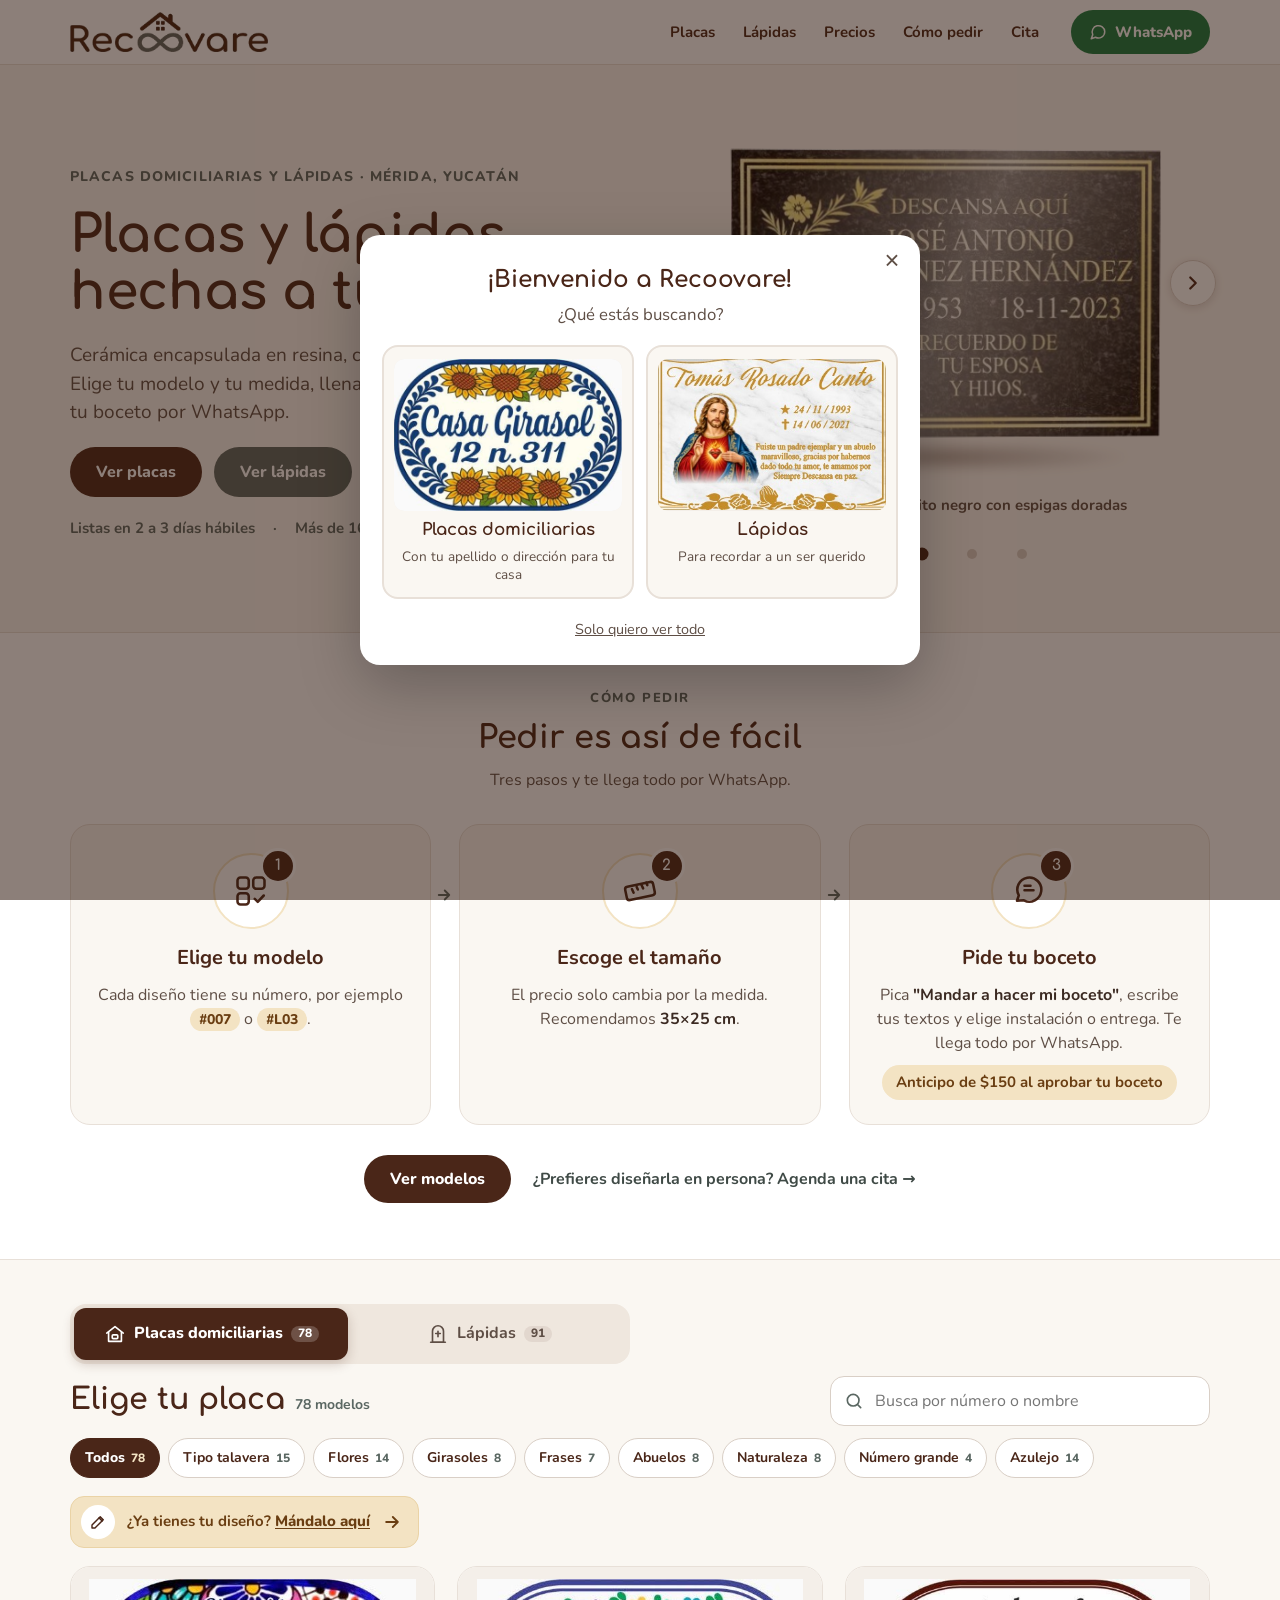
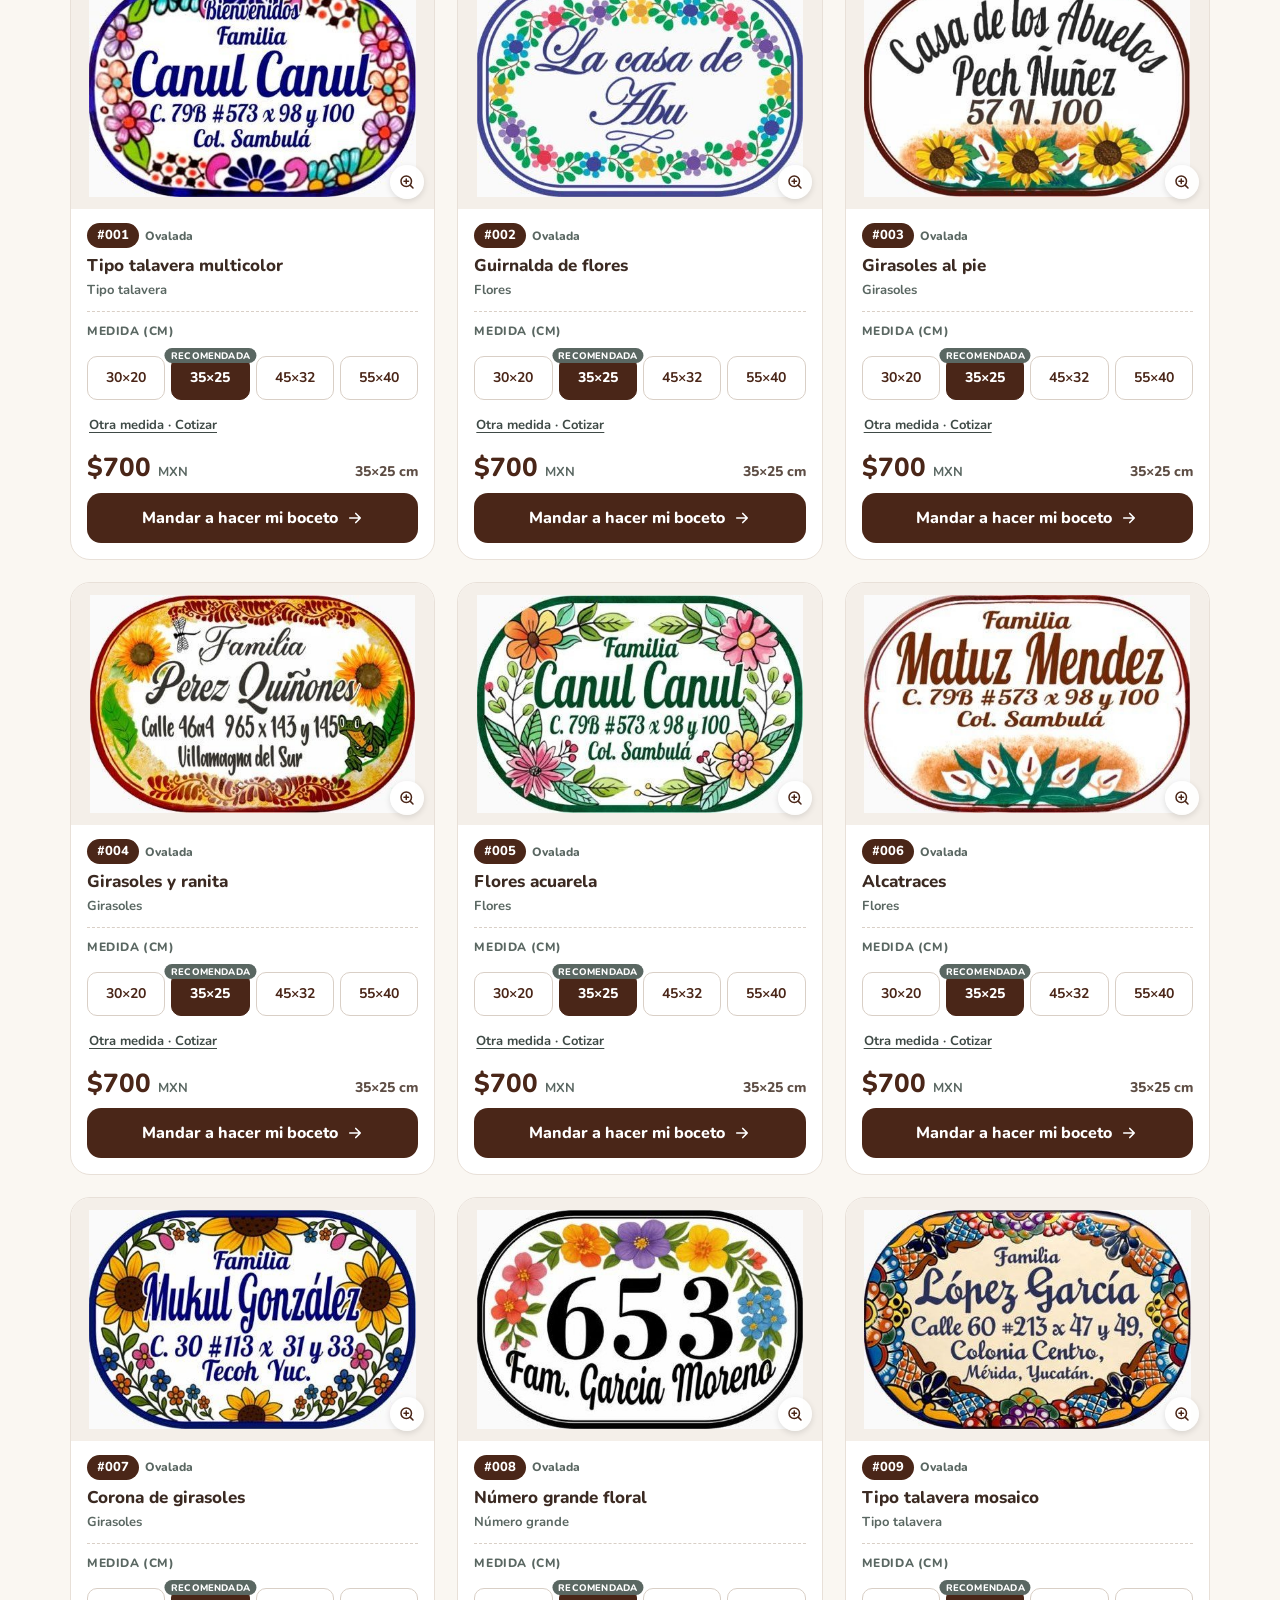
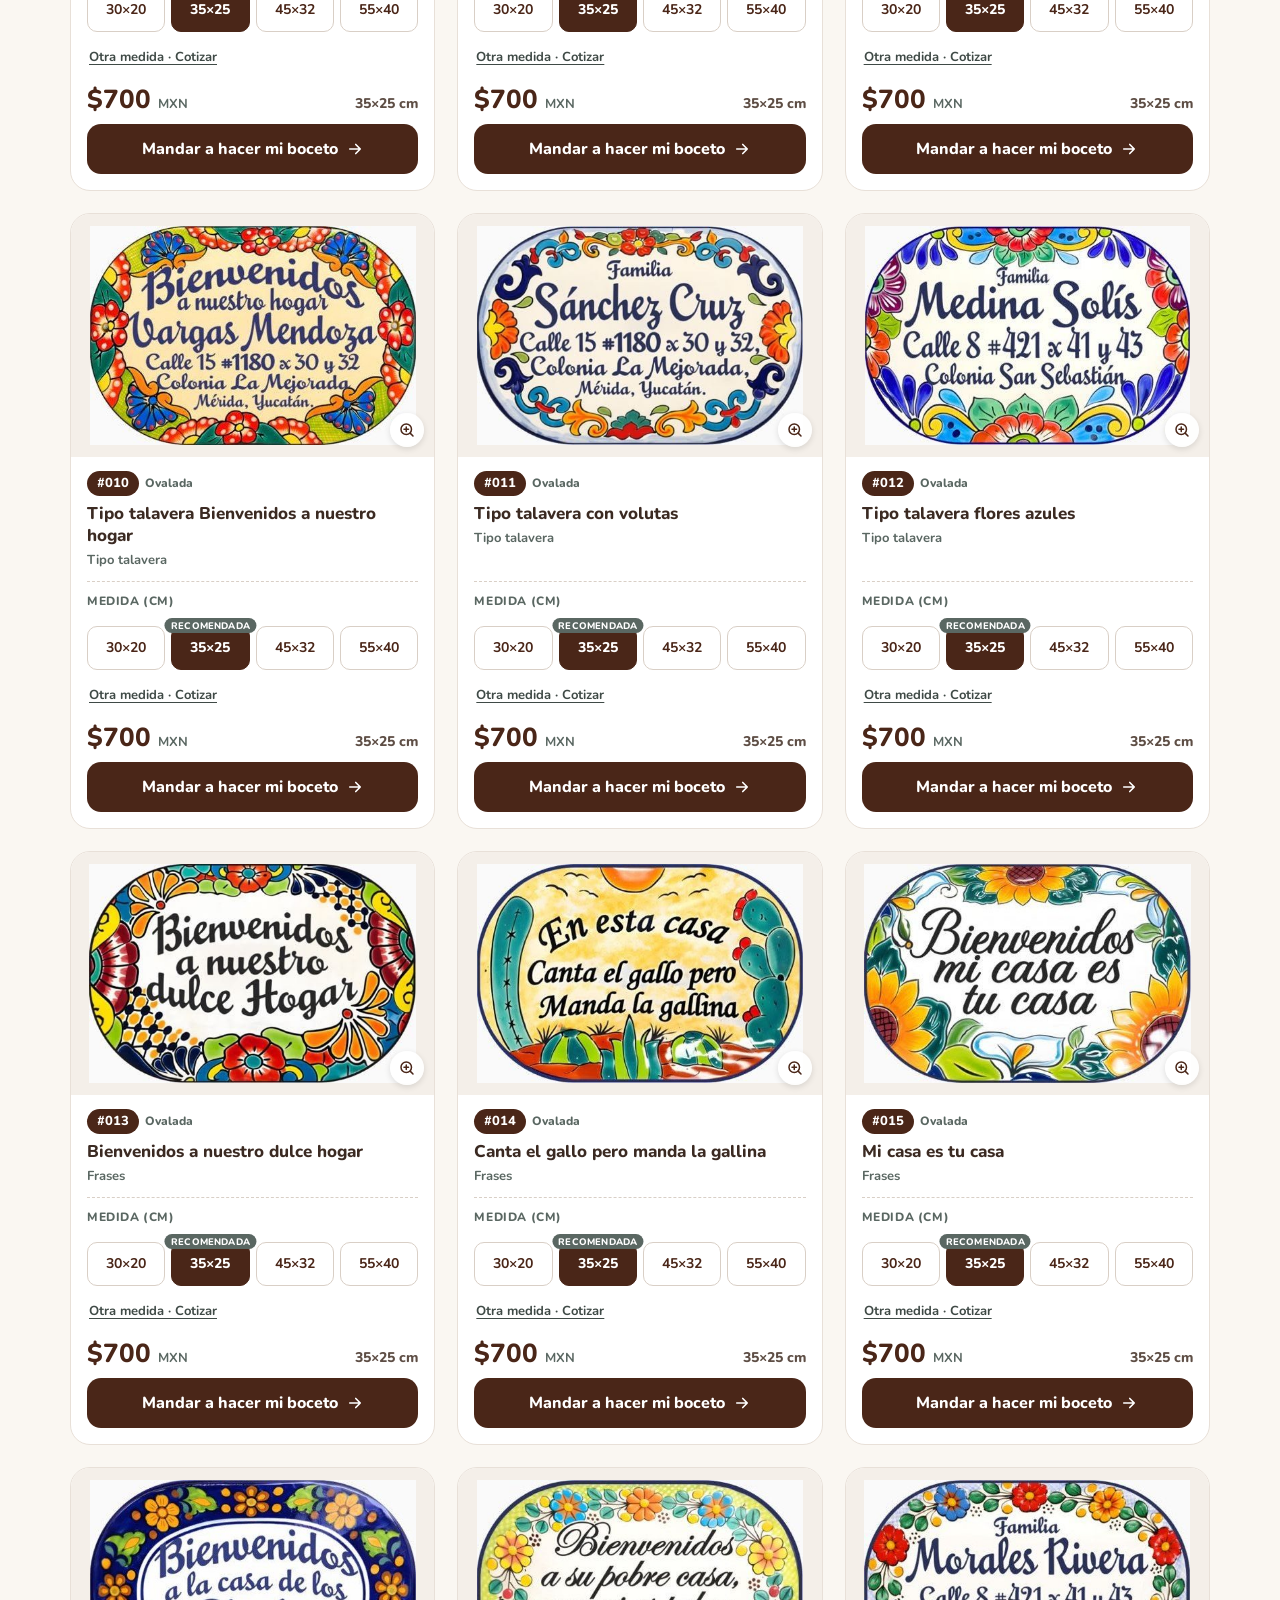
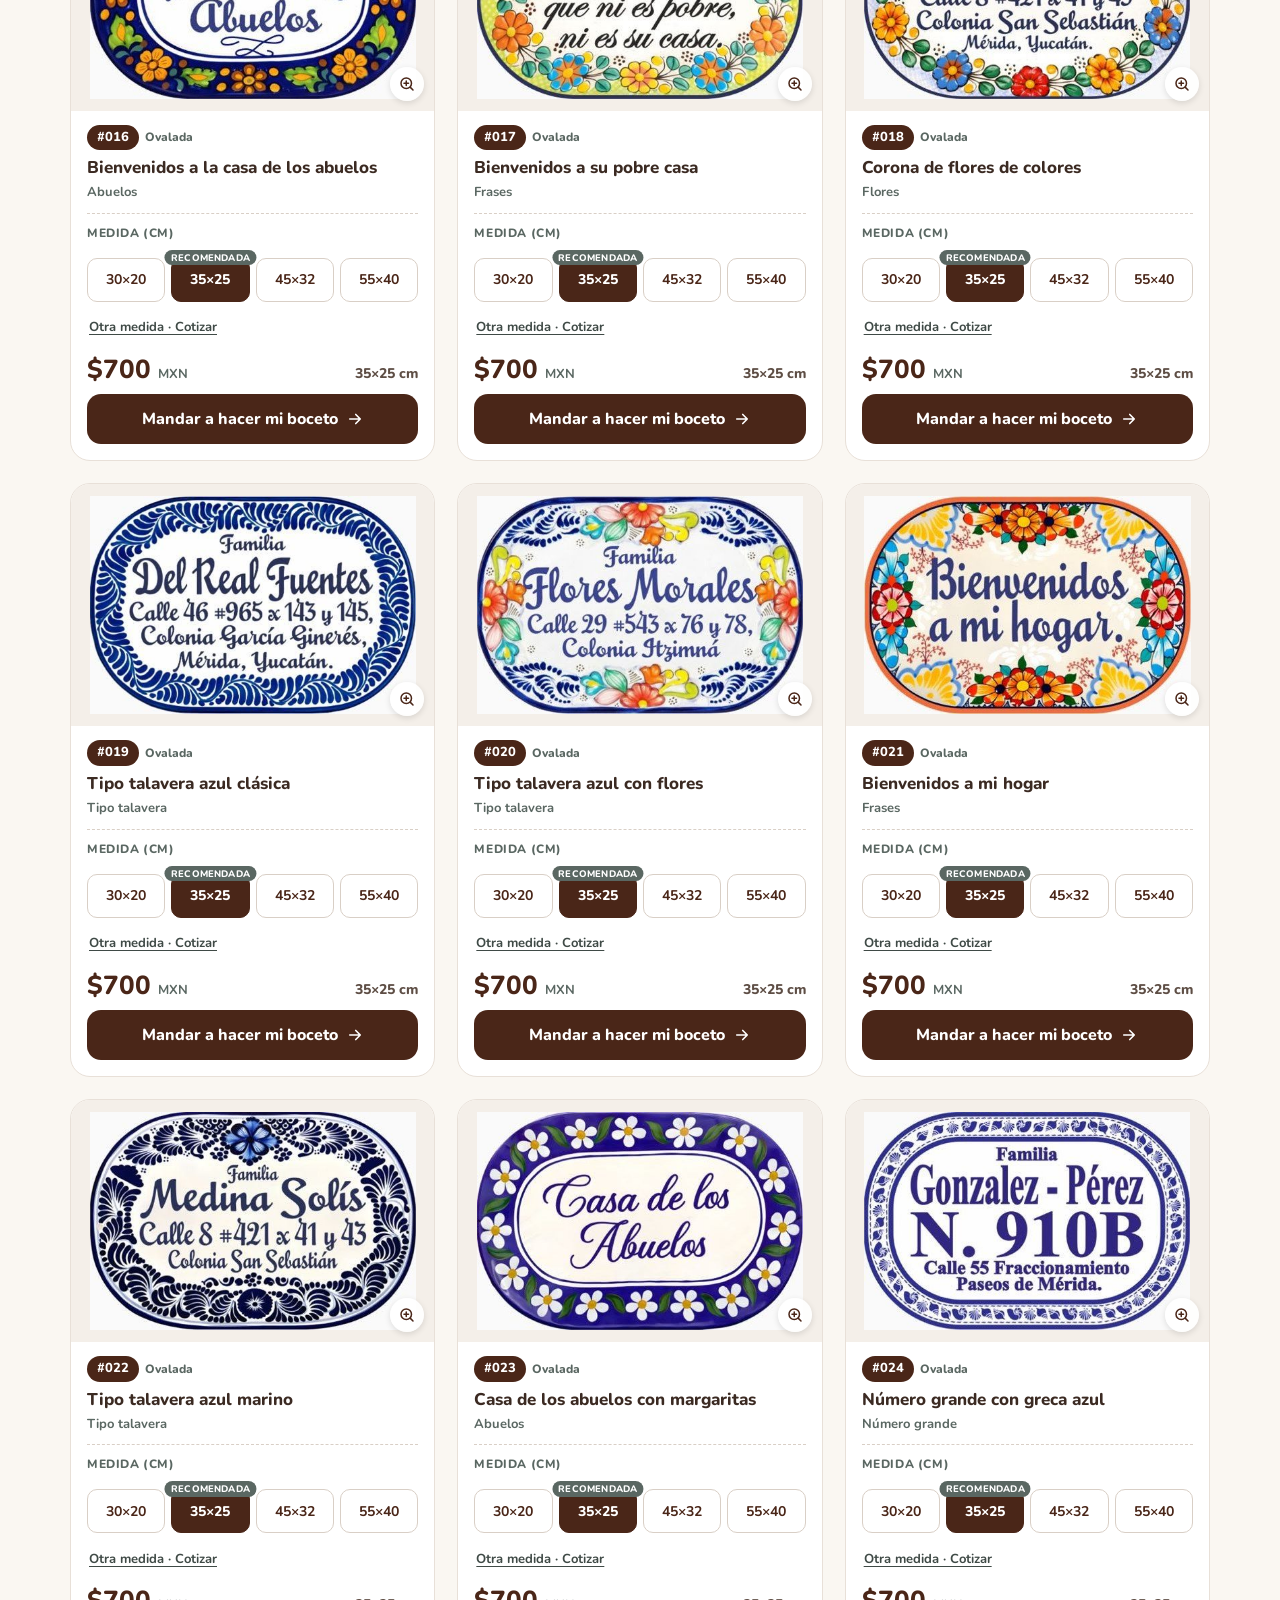
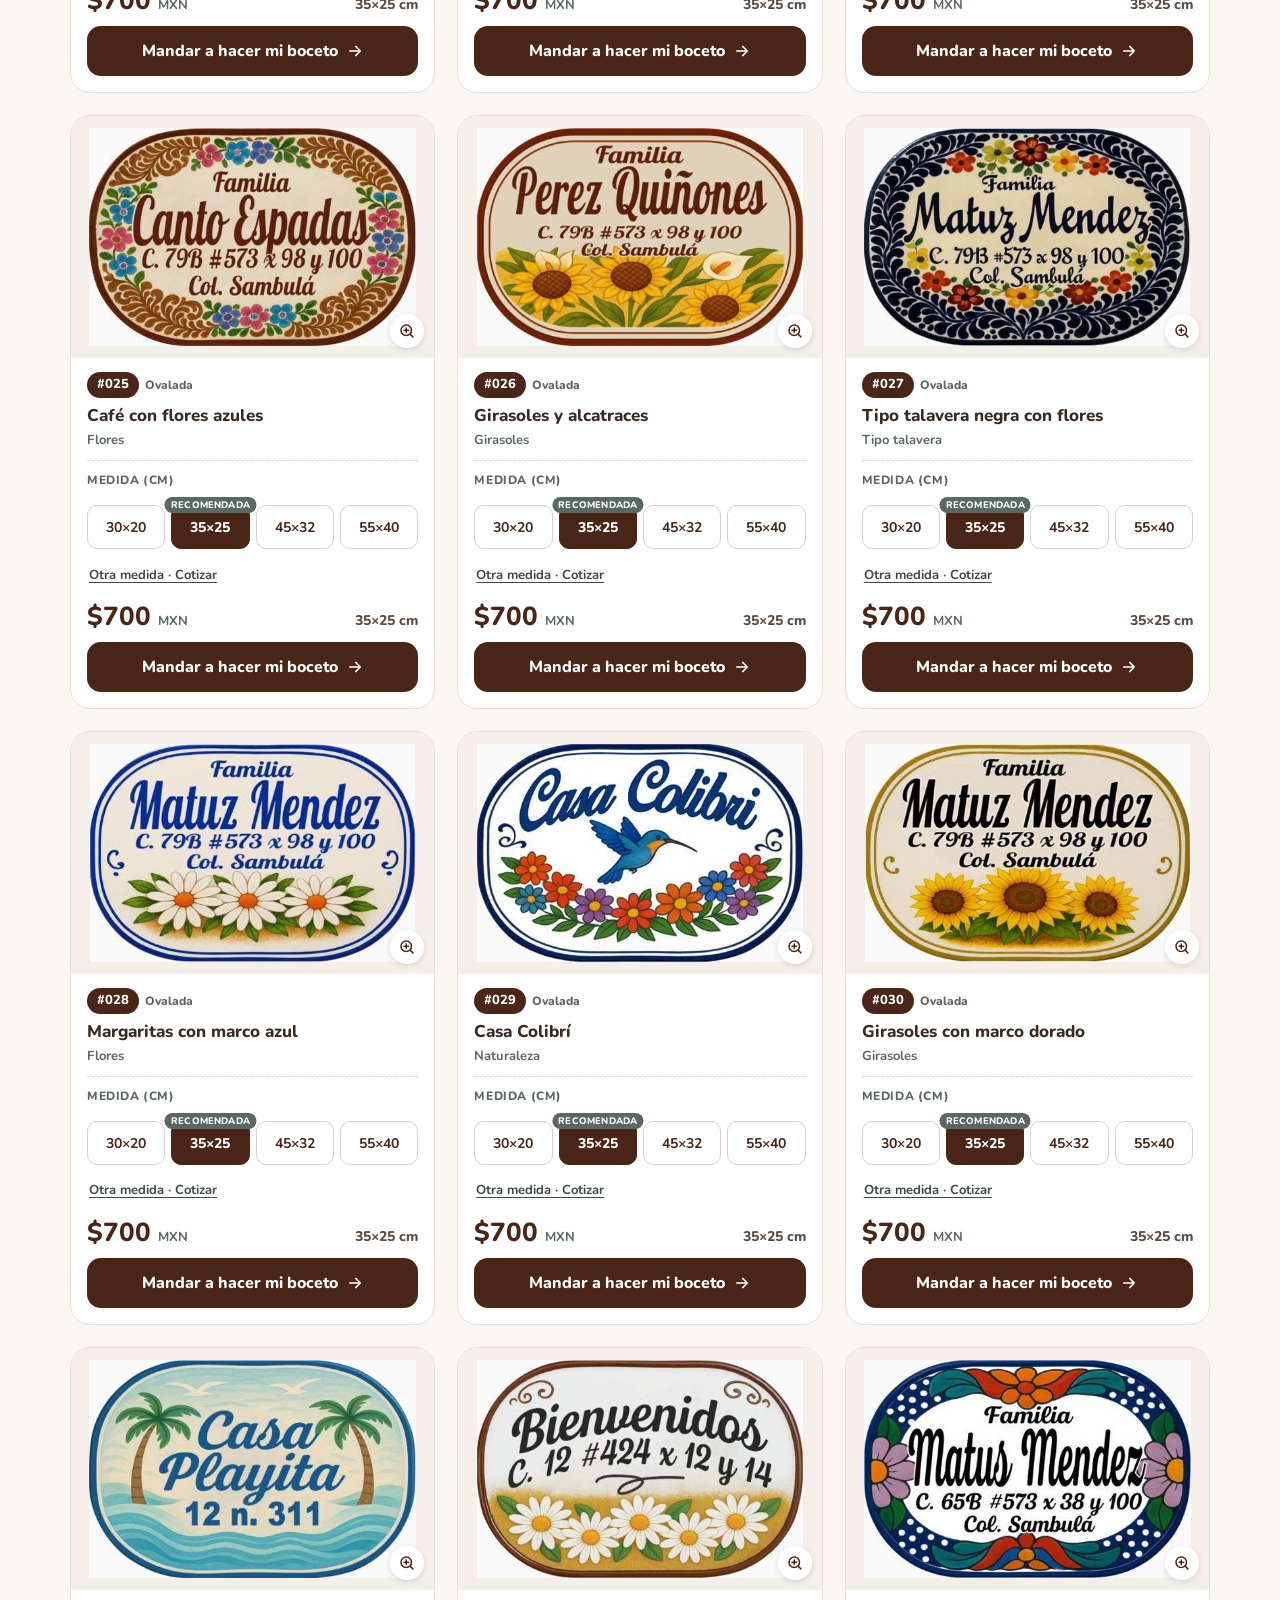
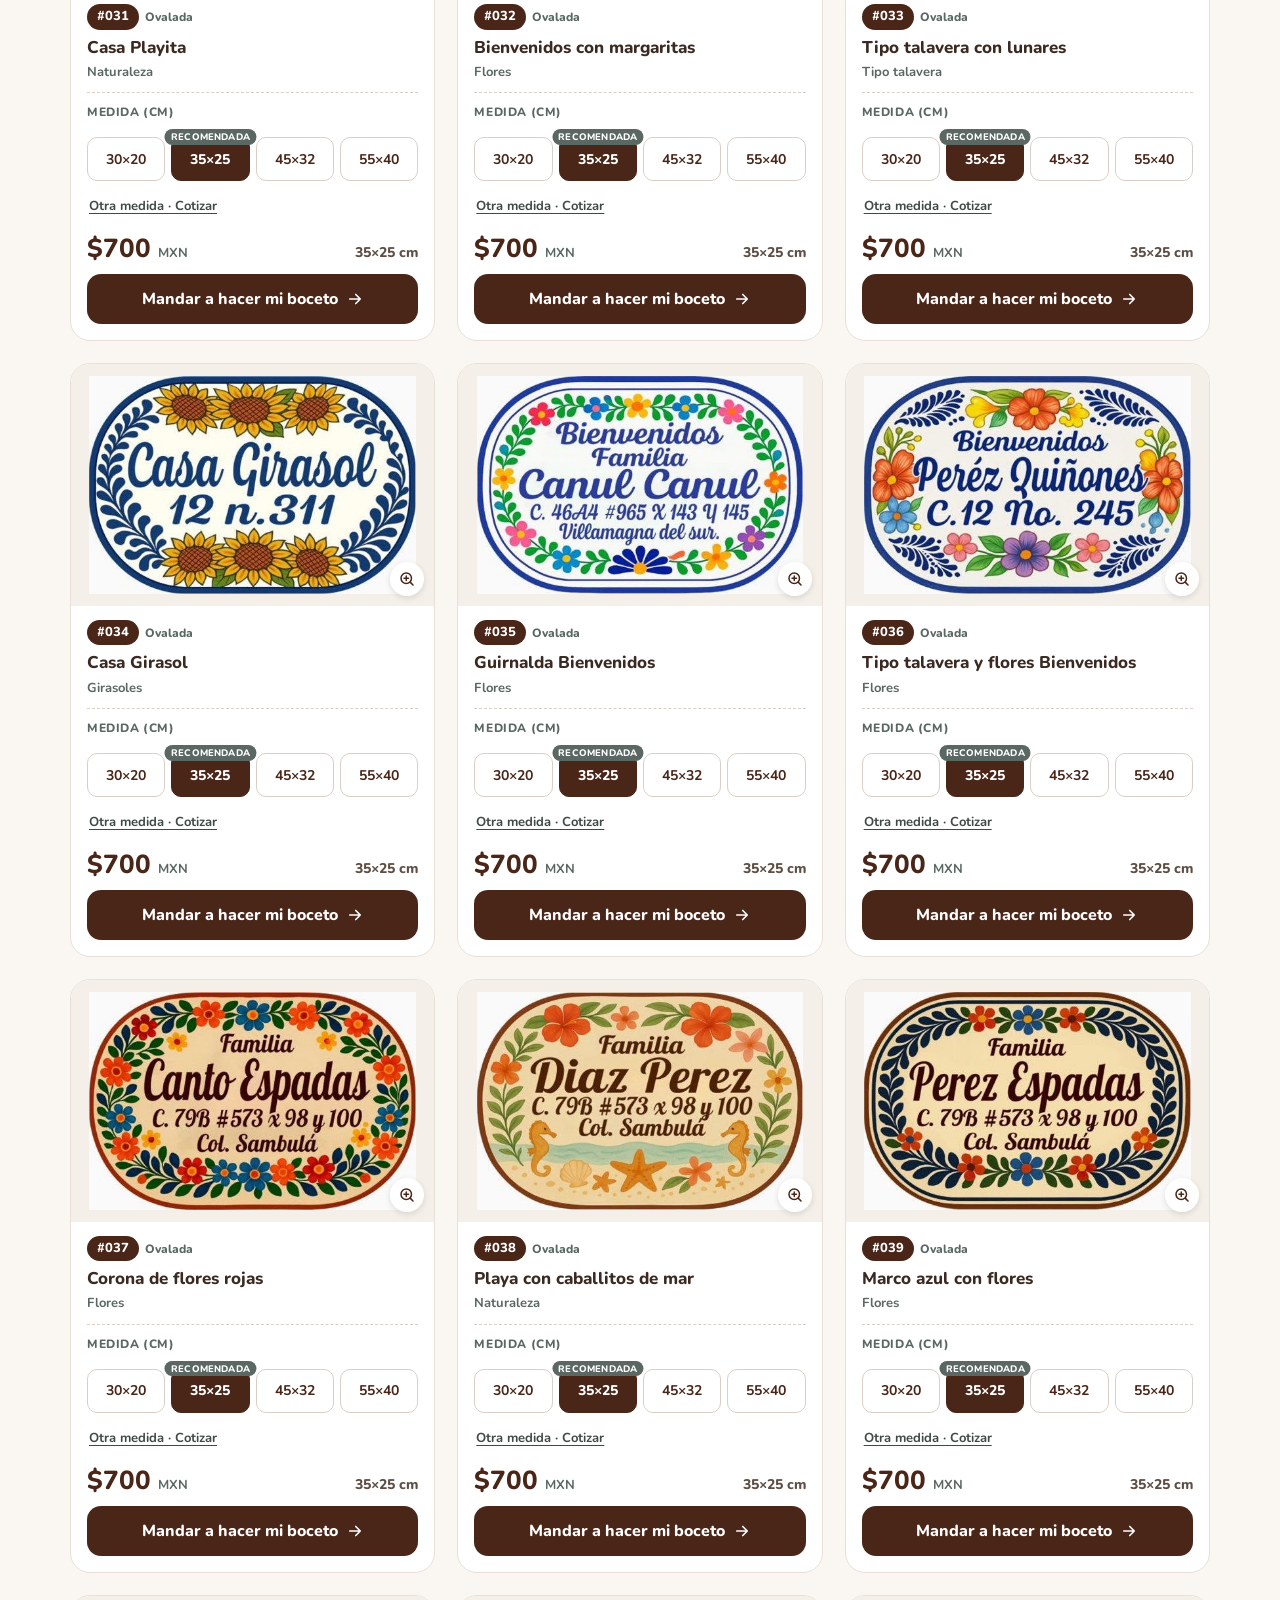
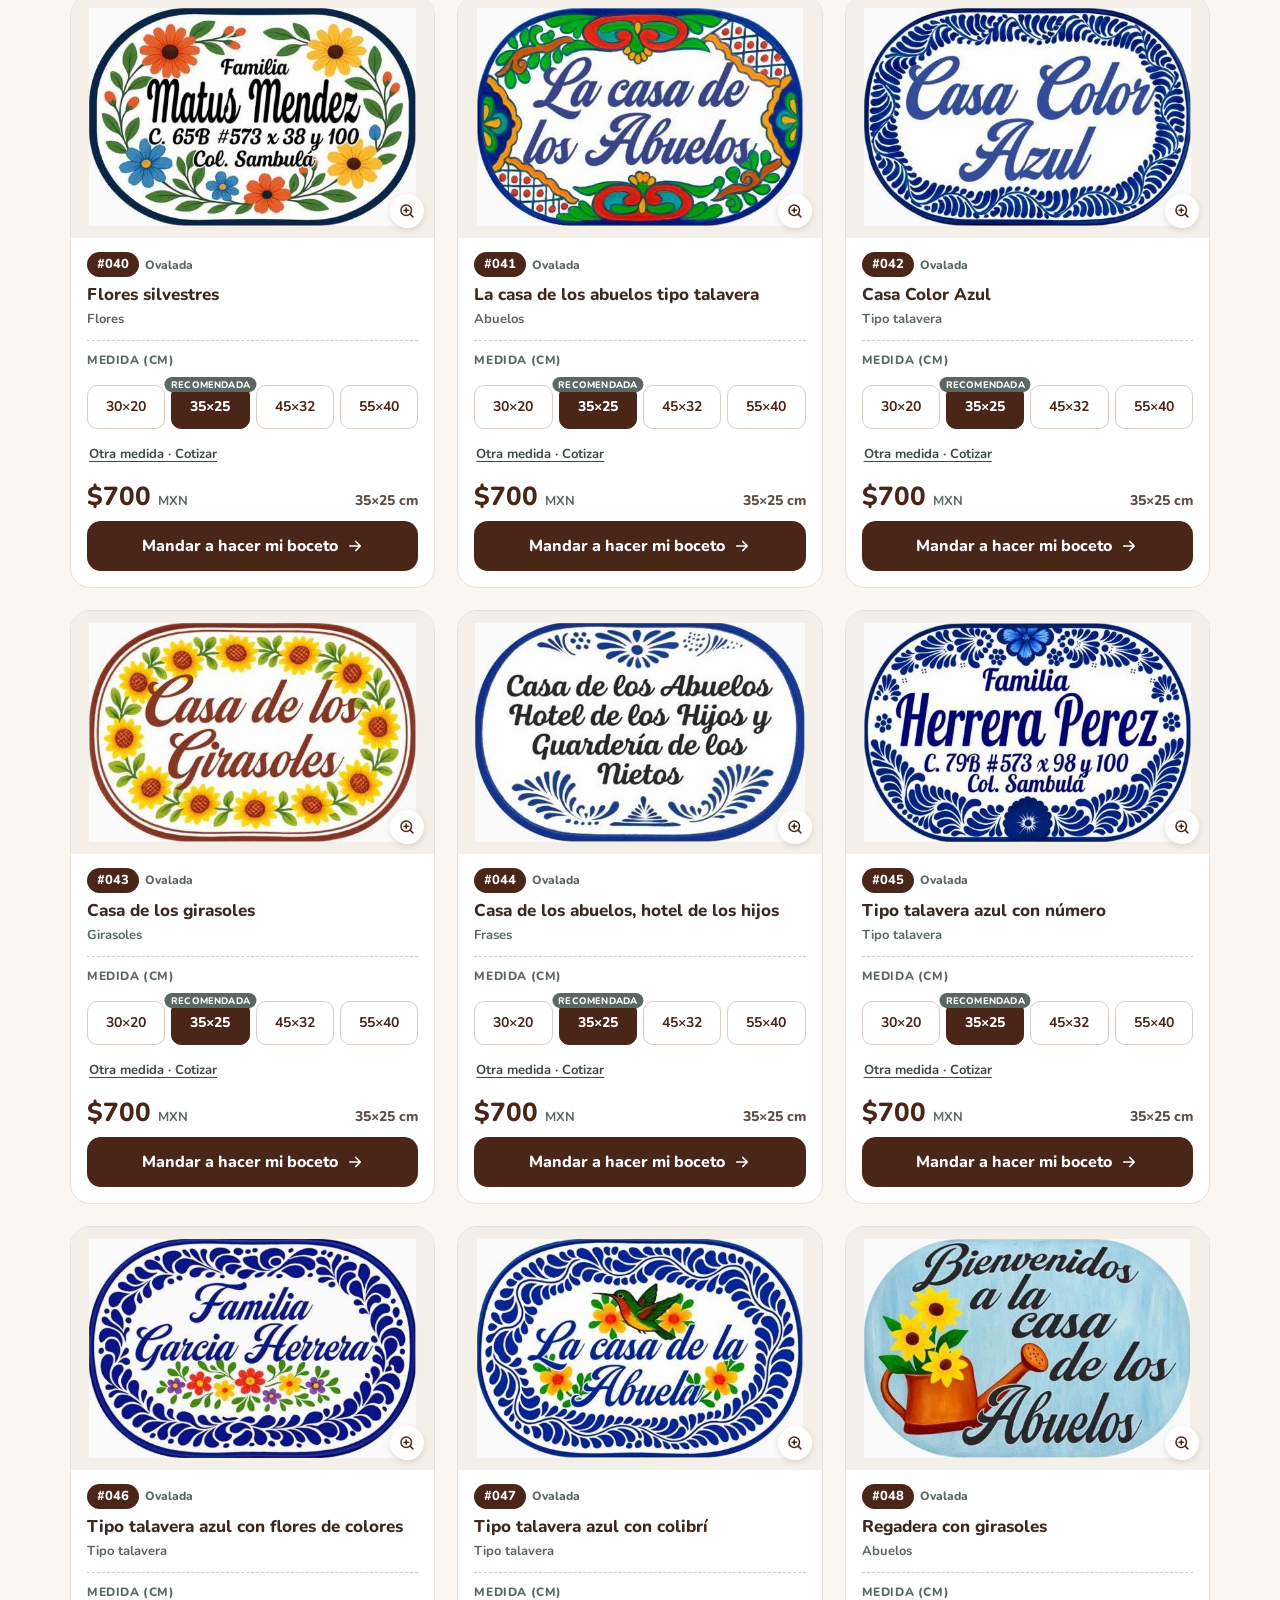
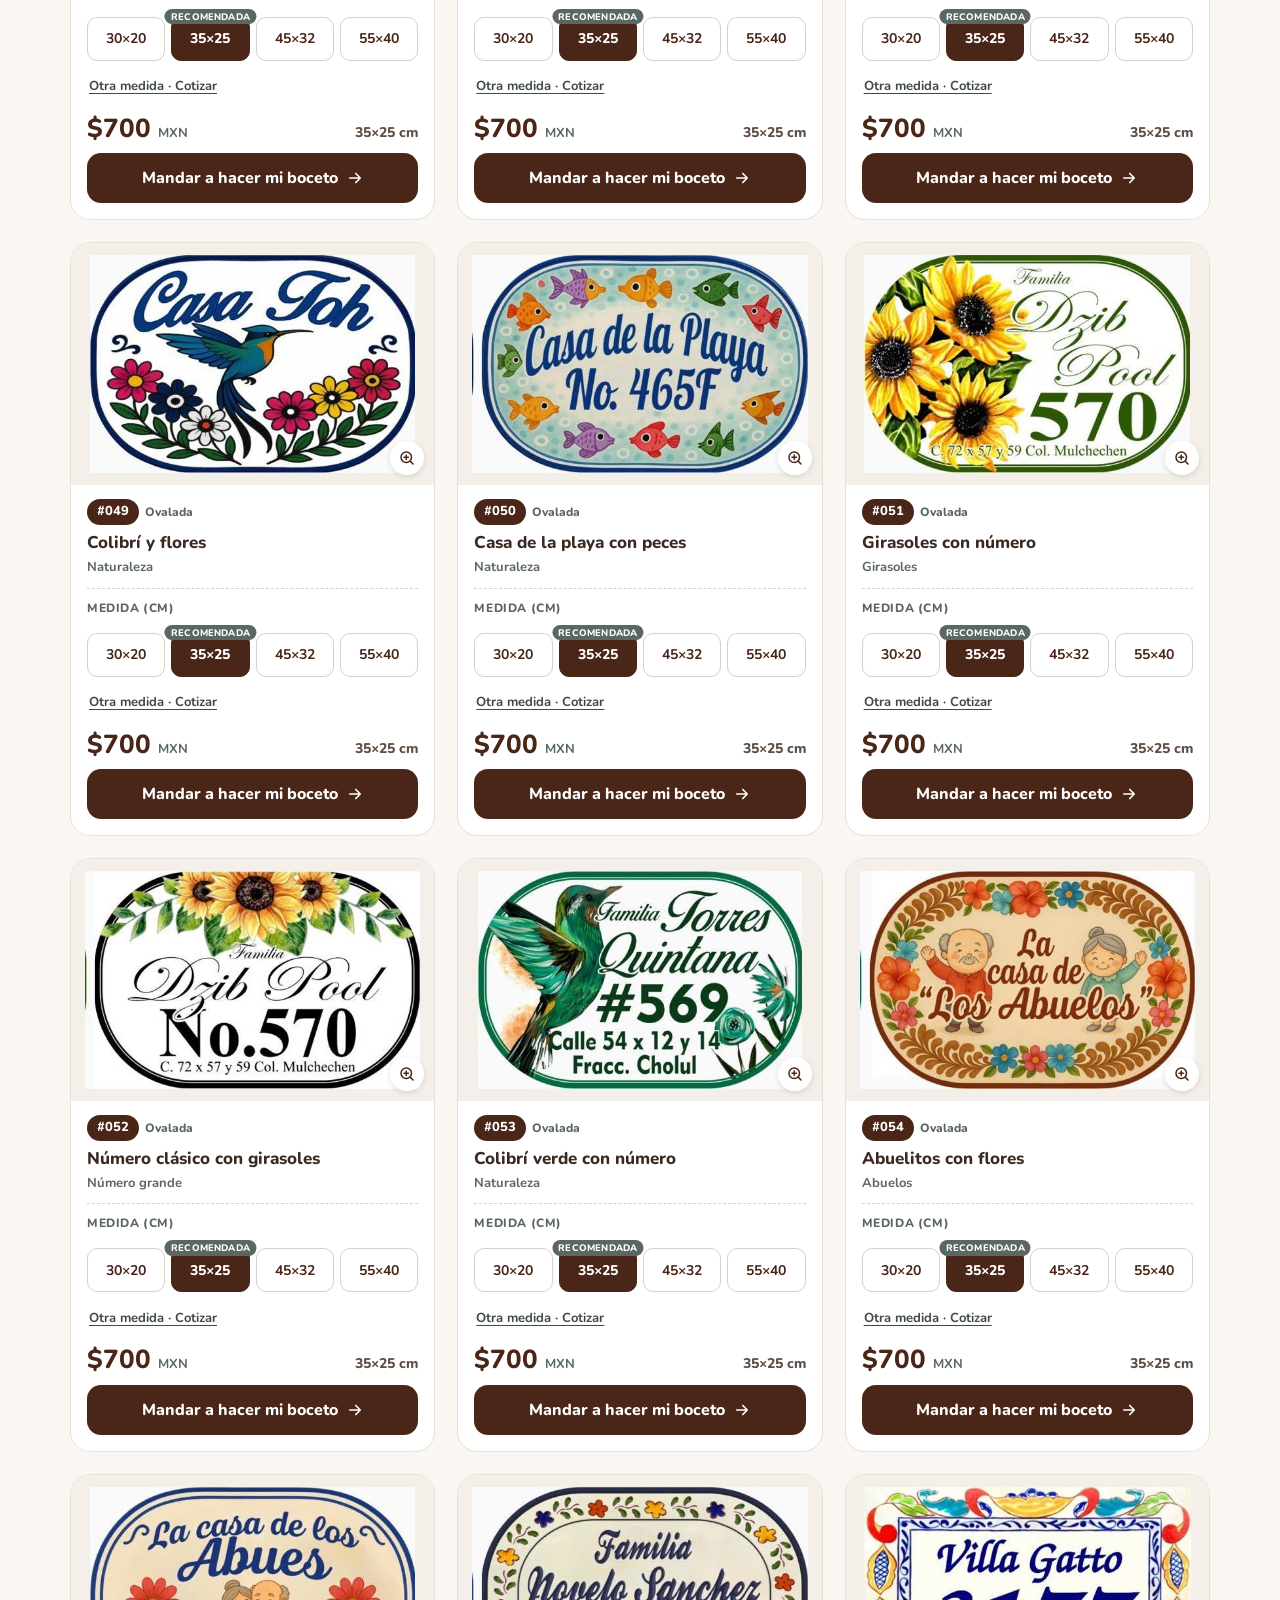
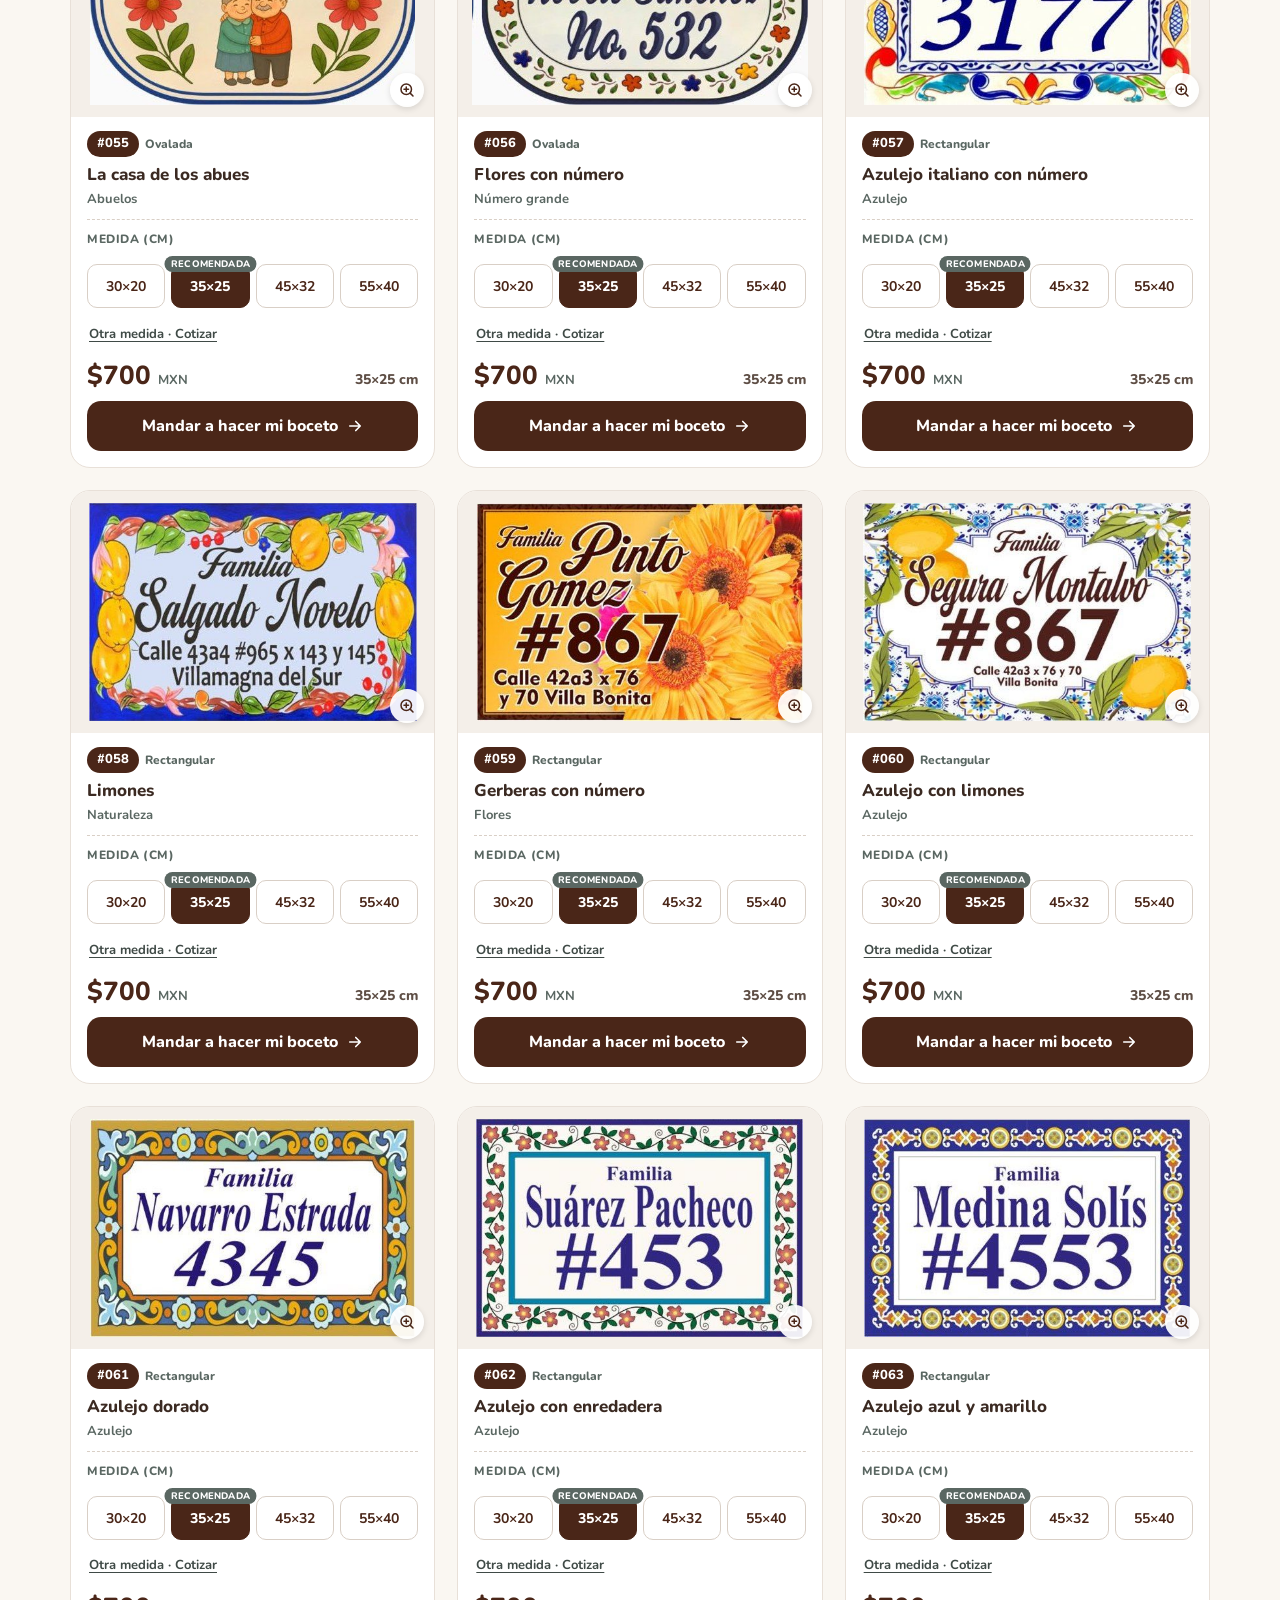
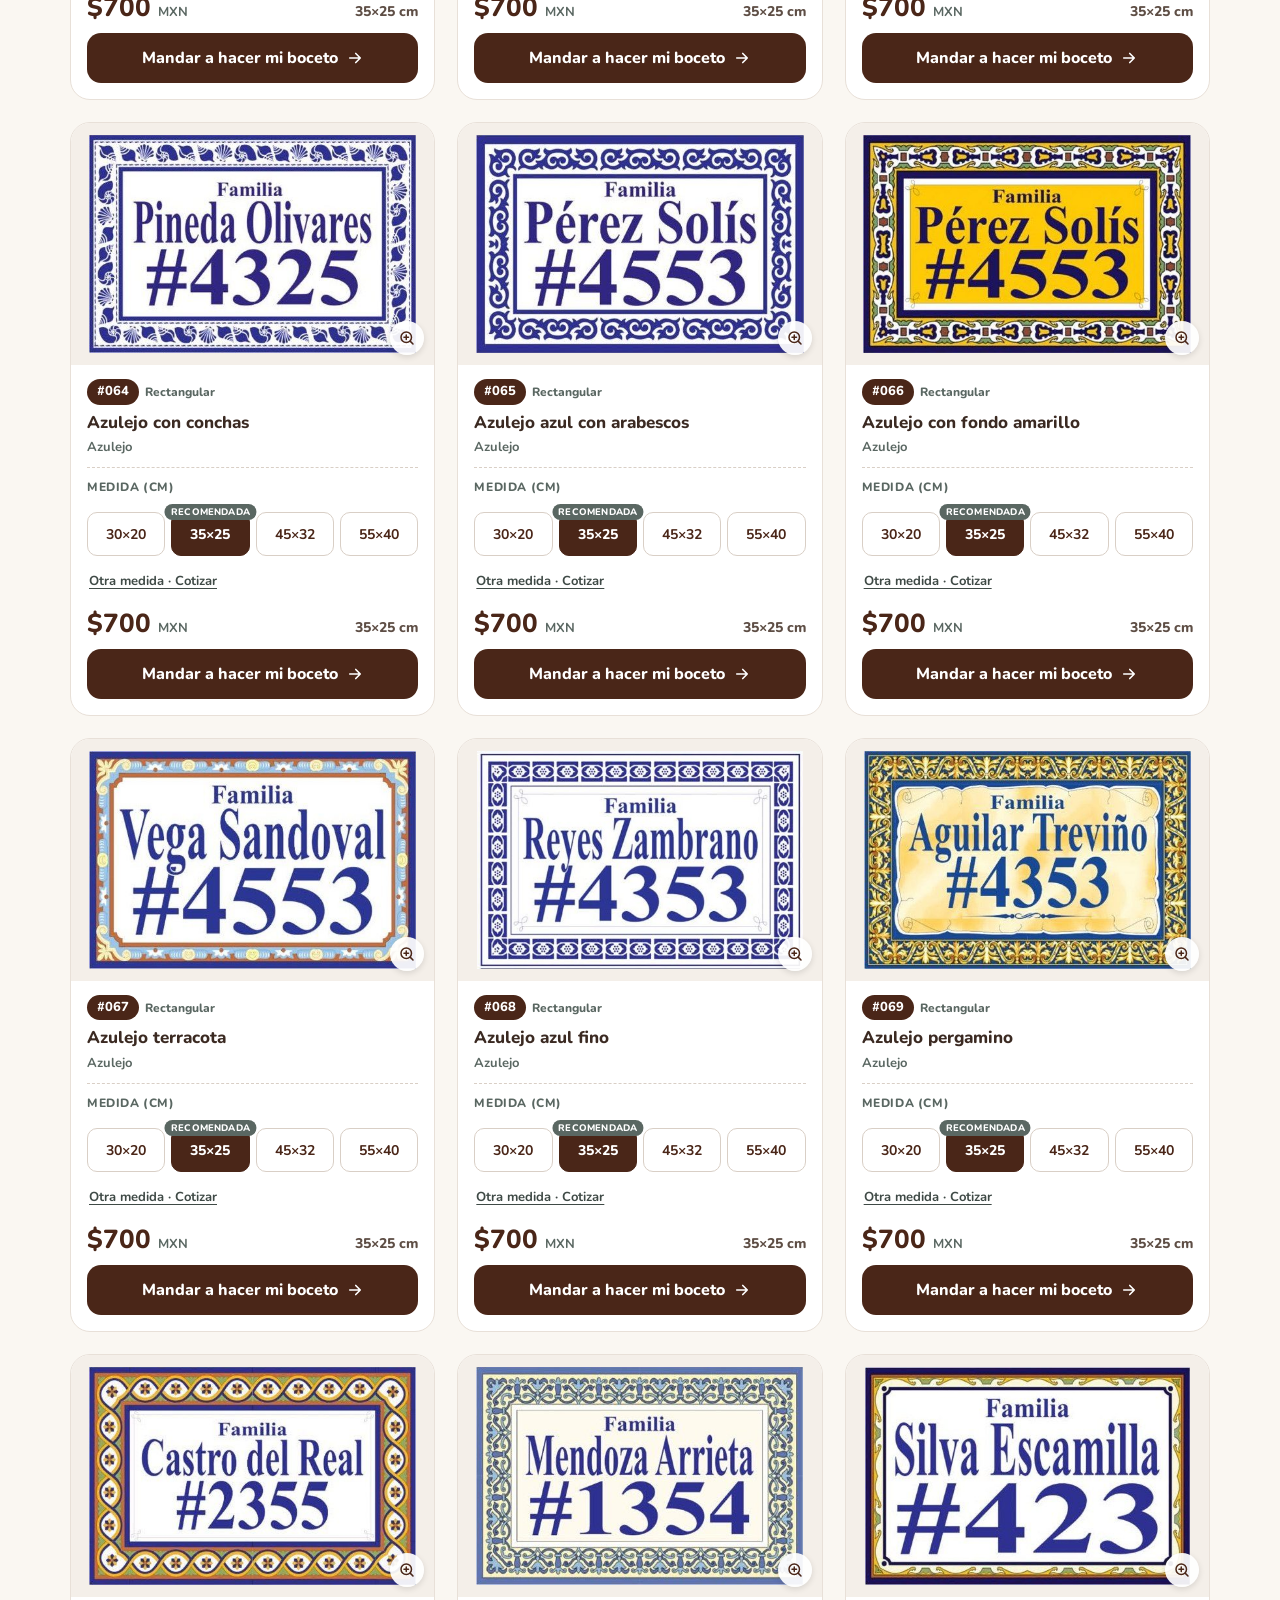
==== index.html @ e5569200 "Ajustes de la revisión: anticipo, portada, instalación, buscador, borrador, forma, horas Co-Authored" ====
<!doctype html>
<html lang="es">
<head>
<meta charset="utf-8">
<meta name="viewport" content="width=device-width, initial-scale=1">
<title>Recoovare – Placas domiciliarias y lápidas en Mérida</title>
<meta name="description" content="Placas domiciliarias y lápidas personalizadas en Mérida, Yucatán. Más de 100 diseños 100% editables. Pide por WhatsApp.">
<link rel="icon" href="fotos/logo.png">
<link rel="preconnect" href="https://fonts.googleapis.com">
<link rel="preconnect" href="https://fonts.gstatic.com" crossorigin>
<link rel="stylesheet" href="https://fonts.googleapis.com/css2?family=Comfortaa:wght@600;700&family=Nunito:wght@400;600;700;800&display=swap">
<link rel="stylesheet" href="estilos.css?v=20261113202825">
</head>
<body>

<header class="topbar">
  <div class="wrap topbar-in">
    <a href="#inicio" class="logo"><img src="fotos/logo.png" alt="Recoovare"></a>
    <nav aria-label="Secciones" class="nav">
      <a href="#modelos" data-ir="placas">Placas</a>
      <a href="#modelos" data-ir="lapidas">Lápidas</a>
      <a href="#precios">Precios</a>
      <a href="#como-pedir">Cómo pedir</a>
      <a href="#cita">Cita</a>
    </nav>
    <a class="btn-wa-sm js-wa-general" href="#" target="_blank" rel="noopener">
      <svg width="18" height="18" viewBox="0 0 24 24" fill="none" stroke="currentColor" stroke-width="2" stroke-linecap="round" stroke-linejoin="round" aria-hidden="true"><path d="M21 11.5a8.4 8.4 0 0 1-12.3 7.5L3 21l2-5.5A8.4 8.4 0 1 1 21 11.5z"/></svg>
      WhatsApp
    </a>
  </div>
</header>
<div class="asesor-banda" id="asesor" hidden></div>

<main>
<section id="inicio" class="wrap hero">
  <div class="hero-text">
    <p class="kicker">Placas domiciliarias y lápidas · <span class="js-ciudad">Mérida, Yucatán</span></p>
    <h1>Placas y lápidas hechas a tu medida.</h1>
    <p class="lead">Cerámica encapsulada en resina, con más de 160 diseños. Elige tu modelo y tu medida, llena tus datos y te mandamos tu boceto por WhatsApp.</p>
    <div class="hero-btns">
      <a href="#modelos" class="btn btn-primary" data-ir="placas">Ver placas</a>
      <a href="#modelos" class="btn btn-secundario" data-ir="lapidas">Ver lápidas</a>
      <a href="#cita" class="btn btn-outline">Agendar cita</a>
    </div>
    <p class="hero-facts"><span>Listas en 2 a 3 días hábiles</span><span aria-hidden="true">·</span><span>Más de 160 diseños</span><span aria-hidden="true">·</span><span>100% editables</span></p>
  </div>
  <div class="hero-3d">
    <div class="escena" id="escena">
      <div class="placa3d" id="placa3d" aria-hidden="true"></div>
      <div class="sombra3d" id="sombra3d" aria-hidden="true"></div>
      <button type="button" class="p3d-flecha anterior" id="p3d-ant" aria-label="Diseño anterior"><svg width="22" height="22" viewBox="0 0 24 24" fill="none" stroke="currentColor" stroke-width="2.4" stroke-linecap="round" stroke-linejoin="round" aria-hidden="true"><path d="m15 18-6-6 6-6"/></svg></button>
      <button type="button" class="p3d-flecha siguiente" id="p3d-sig" aria-label="Siguiente diseño"><svg width="22" height="22" viewBox="0 0 24 24" fill="none" stroke="currentColor" stroke-width="2.4" stroke-linecap="round" stroke-linejoin="round" aria-hidden="true"><path d="m9 18 6-6-6-6"/></svg></button>
    </div>
    <a class="p3d-pie" id="p3d-pie" href="#modelos"></a>
    <div class="p3d-puntos" id="p3d-puntos" role="group" aria-label="Ver otro diseño"></div>
  </div>
</section>

<section id="como-pedir" class="band pedir">
  <div class="wrap stack">
    <div class="pedir-head">
      <span class="eyebrow">Cómo pedir</span>
      <h2>Pedir es así de fácil</h2>
      <p class="muted">Tres pasos y te llega todo por WhatsApp.</p>
    </div>
    <ol class="steps">
      <li class="step">
        <div class="step-ico" aria-hidden="true">
          <svg viewBox="0 0 24 24"><rect x="3" y="3" width="7.5" height="7.5" rx="2"/><rect x="13.5" y="3" width="7.5" height="7.5" rx="2"/><rect x="3" y="13.5" width="7.5" height="7.5" rx="2"/><path d="M14.5 17.2l2 2 4-4.2"/></svg>
          <span class="num">1</span>
        </div>
        <h3>Elige tu modelo</h3>
        <p>Cada diseño tiene su número, por ejemplo <span class="chip">#007</span> o <span class="chip">#L03</span>.</p>
      </li>
      <li class="step">
        <div class="step-ico" aria-hidden="true">
          <svg viewBox="0 0 24 24"><rect x="2.5" y="7.5" width="19" height="9" rx="1.8" transform="rotate(-12 12 12)"/><path d="M7 9.6l.6 2.6M10.4 8.9l.4 1.8M13.8 8.1l.6 2.6M17.2 7.4l.4 1.8" transform="rotate(-12 12 12) translate(0 0)"/></svg>
          <span class="num">2</span>
        </div>
        <h3>Escoge el tamaño</h3>
        <p>El precio solo cambia por la medida. Recomendamos <strong>35×25 cm</strong>.</p>
      </li>
      <li class="step">
        <div class="step-ico" aria-hidden="true">
          <svg viewBox="0 0 24 24"><path d="M4 18.5l1.2-3.6A8 8 0 1 1 8.6 18.2z"/><path d="M9 11.5h6M9 8.5h4"/></svg>
          <span class="num">3</span>
        </div>
        <h3>Pide tu boceto</h3>
        <p>Pica <strong>"Mandar a hacer mi boceto"</strong>, escribe tus textos y elige instalación o entrega. Te llega todo por WhatsApp.</p>
        <p class="step-nota">Anticipo de <strong class="js-anticipo">$150</strong> al aprobar tu boceto</p>
      </li>
    </ol>
    <div class="pedir-cta">
      <a href="#modelos" class="btn btn-primary">Ver modelos</a>
      <a href="#cita" class="pedir-link">¿Prefieres diseñarla en persona? Agenda una cita →</a>
    </div>
  </div>
</section>

<section id="modelos" class="modelos">
  <div class="wrap cat">
    <div class="cat-head">
      <div class="tabs" role="group" aria-label="Tipo de producto" id="tabs"></div>
      <div class="cat-fila">
        <div class="cat-titulo">
          <h2 id="titulo-modelos">Elige tu placa</h2>
          <p id="conteo"></p>
        </div>
        <div class="buscar">
          <label for="buscar" class="sr-only">Busca por número o nombre</label>
          <svg class="buscar-ico" viewBox="0 0 24 24" aria-hidden="true"><circle cx="11" cy="11" r="7"/><path d="M20 20l-3.5-3.5"/></svg>
          <input id="buscar" type="search" placeholder="Busca por número o nombre" autocomplete="off" enterkeyhint="search">
          <button type="button" class="buscar-limpiar" id="buscar-limpiar" aria-label="Borrar búsqueda" hidden>×</button>
        </div>
      </div>
      <div class="chips" role="group" aria-label="Categorías" id="categorias"></div>
    </div>
    <a class="franja-diseno js-abrir-diseno" href="#mi-diseno">
      <span class="franja-ico" aria-hidden="true"><svg viewBox="0 0 24 24"><path d="M4 20h4L19 9l-4-4L4 16z"/><path d="M13.5 6.5l4 4"/></svg></span>
      <span class="franja-txt"><strong>¿Ya tienes tu diseño?</strong> <span>Mándalo aquí</span></span>
      <svg class="franja-flecha" viewBox="0 0 24 24" aria-hidden="true"><path d="M5 12h14M13 6l6 6-6 6"/></svg>
    </a>
    <p class="vacio" id="vacio" hidden>No encontramos ese modelo. Prueba con otro número, nombre o categoría.</p>
    <div class="grid" id="grid"></div>
  </div>
</section>

<!-- Foto ampliada de un modelo -->
<div class="visor" id="visor" hidden role="dialog" aria-modal="true" aria-label="Foto ampliada del modelo">
  <div class="visor-caja">
    <button type="button" class="visor-cerrar" id="visor-cerrar" aria-label="Cerrar foto">×</button>
    <div class="visor-foto"><img id="visor-img" alt=""></div>
    <p class="visor-ayuda" id="visor-ayuda" aria-live="polite">Toca la foto para acercar</p>
    <div class="visor-pie">
      <div><span class="code" id="visor-code"></span> <strong id="visor-nombre"></strong></div>
      <button type="button" class="btn-pedir" id="visor-pedir">Mandar a hacer mi boceto</button>
    </div>
  </div>
</div>

<section id="mi-diseno" class="md-tarjeta-sec">
  <div class="wrap">
    <div class="md-tarjeta">
      <span class="md-tarjeta-ico" aria-hidden="true"><svg viewBox="0 0 24 24"><rect x="3" y="4" width="18" height="14" rx="2"/><path d="M3 15l5-5 4 4 3-3 6 6"/><circle cx="15.5" cy="8.5" r="1.5"/></svg></span>
      <div class="md-tarjeta-txt">
        <h2>¿Ya tienes tu diseño?</h2>
        <p>Lo hacemos en placa domiciliaria o lápida.</p>
      </div>
      <button type="button" class="btn-pedir js-abrir-diseno">Enviar mi diseño <svg width="18" height="18" viewBox="0 0 24 24" fill="none" stroke="currentColor" stroke-width="2.2" stroke-linecap="round" stroke-linejoin="round" aria-hidden="true"><path d="M5 12h14M13 6l6 6-6 6"/></svg></button>
    </div>
  </div>
</section>

<section id="cita" class="cita-sec">
  <div class="wrap">
    <div class="cita-head">
      <span class="eyebrow">Cita en persona</span>
      <h2>Diseñemos juntos tu placa</h2>
      <p>Agenda una visita para diseñar tu placa o lápida con nosotros.</p>
    </div>
    <div class="cita-grid">
      <form id="form-cita" class="cita-form" novalidate>
        <div class="campo">
          <label for="cita-nombre">Tu nombre <span class="req" aria-hidden="true">*</span></label>
          <input id="cita-nombre" name="nombre" type="text" placeholder="Ej. María López" autocomplete="name">
          <p class="msg-error" hidden>Escribe tu nombre.</p>
        </div>
        <fieldset class="campo">
          <legend class="cita-leg">¿Qué quieres diseñar?</legend>
          <div class="pildoras pildoras-3">
            <label><input type="radio" name="que" value="Placa domiciliaria" checked><span>Placa domiciliaria</span></label>
            <label><input type="radio" name="que" value="Lápida"><span>Lápida</span></label>
            <label><input type="radio" name="que" value="Placa domiciliaria y lápida"><span>Ambas</span></label>
          </div>
        </fieldset>
        <fieldset class="campo">
          <legend class="cita-leg">Día de tu visita <span class="req" aria-hidden="true">*</span></legend>
          <div class="dias" id="cita-dias" role="radiogroup" aria-label="Día de tu visita"></div>
        </fieldset>
        <fieldset class="campo">
          <legend class="cita-leg">Hora <span class="req" aria-hidden="true">*</span> <span class="cita-dia-sel" id="cita-dia-sel"></span></legend>
          <div class="horas" id="cita-horas" role="radiogroup" aria-label="Hora"></div>
          <p class="msg-error" id="cita-hora-error" hidden>Elige una hora para tu visita.</p>
        </fieldset>
        <details class="cita-mas">
          <summary>Agregar detalles <span>(opcional)</span></summary>
          <div class="cita-mas-cuerpo">
            <div class="campo">
              <label for="cita-modelo">Modelo que te gustó</label>
              <input id="cita-modelo" name="modelo" type="text" placeholder="Ej. #007 o L03">
            </div>
            <div class="campo">
              <label for="cita-notas">Comentarios</label>
              <textarea id="cita-notas" name="notas" placeholder="Ej. vamos dos personas, quiero ver colores…"></textarea>
            </div>
          </div>
        </details>
        <p class="aviso"><svg width="18" height="18" viewBox="0 0 24 24" fill="none" stroke="currentColor" stroke-width="2" stroke-linecap="round" stroke-linejoin="round" aria-hidden="true"><circle cx="12" cy="12" r="9"/><path d="M12 11v5M12 7.5v.5"/></svg><span>Te confirmaremos la disponibilidad por WhatsApp.</span></p>
        <button type="submit" class="btn-wa"><svg width="20" height="20" viewBox="0 0 24 24" fill="none" stroke="currentColor" stroke-width="2" stroke-linecap="round" stroke-linejoin="round" aria-hidden="true"><path d="M21 11.5a8.4 8.4 0 0 1-12.3 7.5L3 21l2-5.5A8.4 8.4 0 1 1 21 11.5z"/></svg> Solicitar cita por WhatsApp</button>
      </form>
      <aside class="ubicacion" id="ubicacion">
        <h3>Dónde estamos</h3>
        <div id="ubicacion-info"></div>
        <div class="horario" id="horario"></div>
      </aside>
    </div>
  </div>
</section>

<section id="precios" class="band">
  <div class="wrap stack">
    <div>
      <h2>Precios por tamaño</h2>
      <p class="muted">Mismos precios para placas y lápidas. El precio depende solo del tamaño; personalizar textos, colores o fotos no cuesta más.</p>
    </div>
    <div class="precios" id="tablas-precios"></div>
  </div>
</section>

<section class="wrap stack" id="info-sec">
  <h2>Lo que debes saber</h2>
  <div class="info" id="info"></div>
</section>


</main>

<!-- Página del pedido: se llena al picar "Mandar a hacer mi boceto" -->
<div id="pedido-vista" class="pd" hidden></div>

<!-- Página "Enviar mi diseño": se abre con el botón de la tarjeta -->
<div id="diseno-vista" class="pd" hidden>
  <div class="wrap pd-wrap md-wrap">
    <button type="button" class="pd-volver js-volver-diseno"><svg width="18" height="18" viewBox="0 0 24 24" fill="none" stroke="currentColor" stroke-width="2.2" stroke-linecap="round" stroke-linejoin="round" aria-hidden="true"><path d="M19 12H5M11 6l-6 6 6 6"/></svg> Volver al catálogo</button>
    <div class="pd-head">
      <span class="eyebrow">Diseño propio</span>
      <h1>Enviar mi diseño</h1>
      <p>Si ya traes tu diseño hecho, lo hacemos en cerámica encapsulada en resina. Mismo precio por medida que los modelos del catálogo.</p>
    </div>
    <div class="md-pasos">
      <p class="md-pasos-tit">Así funciona</p>
      <ol>
        <li><span class="num">1</span><span><strong>Llena el formulario</strong> con la medida, instalación o entrega.</span></li>
        <li><span class="num">2</span><span><strong>Manda tu diseño</strong> por WhatsApp en el chat que se abre.</span></li>
        <li><span class="num">3</span><span><strong>Revisa la prueba</strong> que te enviamos y apruébala.</span></li>
        <li><span class="num">4</span><span><strong>Lo hacemos</strong> en 2 a 3 días hábiles después de tu anticipo.</span></li>
      </ol>
    </div>
    <form id="form-diseno" class="pd-form" novalidate>
      <section class="pd-bloque">
        <div class="pd-cab"><span class="pd-ico" aria-hidden="true"><svg viewBox="0 0 24 24"><circle cx="12" cy="8" r="4"/><path d="M4 21a8 8 0 0 1 16 0"/></svg></span><div><h2>Tus datos</h2><p>¿A nombre de quién y qué vamos a hacer?</p></div></div>
        <div class="campo">
          <label for="md-nombre">Tu nombre <span class="req" aria-hidden="true">*</span></label>
          <input id="md-nombre" name="nombre" type="text" placeholder="Ej. María López" autocomplete="name">
          <p class="msg-error" hidden>Escribe tu nombre.</p>
        </div>
        <fieldset class="campo opciones">
          <legend>¿Qué es?</legend>
          <div class="op-lista op-dos">
            <label class="op-card"><input type="radio" name="md-tipo" value="placas" checked><span class="op-marca" aria-hidden="true"></span><span class="op-txt"><strong>Placa domiciliaria</strong></span></label>
            <label class="op-card"><input type="radio" name="md-tipo" value="lapidas"><span class="op-marca" aria-hidden="true"></span><span class="op-txt"><strong>Lápida</strong></span></label>
          </div>
        </fieldset>
      </section>
      <section class="pd-bloque">
        <div class="pd-cab"><span class="pd-ico" aria-hidden="true"><svg viewBox="0 0 24 24"><rect x="2.5" y="7.5" width="19" height="9" rx="1.8"/><path d="M7 7.5v3M11 7.5v2M15 7.5v3M19 7.5v2"/></svg></span><div><h2>Medida</h2><p>Elige el formato y el tamaño en centímetros.</p></div></div>
        <div id="md-medidas" class="md-medidas"></div>
        <div class="pd-precio-fila"><span class="pd-medida" id="md-medida-txt"></span><span class="pd-precio" id="md-precio">$700</span></div>
      </section>
      <div id="md-campos" class="md-campos">
        <section class="pd-bloque" data-b="instalacion">
          <div class="pd-cab"><span class="pd-ico" aria-hidden="true"><svg viewBox="0 0 24 24"><path d="M14.7 6.3a4 4 0 0 0-5.4 5.2L3.5 17.3a1.8 1.8 0 0 0 2.6 2.6l5.8-5.8a4 4 0 0 0 5.2-5.4l-2.4 2.4-2.4-.6-.6-2.4z"/></svg></span><div><h2>Instalación</h2><p>Elige solo una opción.</p></div></div>
          <div id="md-inst"></div>
        </section>
        <section class="pd-bloque" data-b="entrega">
          <div class="pd-cab"><span class="pd-ico" aria-hidden="true"><svg viewBox="0 0 24 24"><path d="M3 7h11v9H3zM14 10h4l3 3v3h-7"/><circle cx="7" cy="17.5" r="1.7"/><circle cx="17" cy="17.5" r="1.7"/></svg></span><div><h2>Entrega</h2><p>¿Cómo te la hacemos llegar?</p></div></div>
          <p class="pd-incluida" id="md-incluida" hidden><svg width="18" height="18" viewBox="0 0 24 24" fill="none" stroke="currentColor" stroke-width="2" stroke-linecap="round" stroke-linejoin="round" aria-hidden="true"><circle cx="12" cy="12" r="9"/><path d="M12 11v5M12 7.5v.5"/></svg><span>La instalación incluye el traslado sin costo; no necesitas elegir entrega.</span></p>
          <div id="md-ent"></div>
        </section>
      </div>
      <section class="pd-bloque pd-final">
        <div class="pd-cab"><span class="pd-ico" aria-hidden="true"><svg viewBox="0 0 24 24"><path d="M6 3h12v18l-3-2-3 2-3-2-3 2z"/><path d="M9 8h6M9 12h6"/></svg></span><div><h2>Resumen</h2></div></div>
        <div class="campo">
          <label for="md-notas">Comentarios (opcional)</label>
          <textarea id="md-notas" name="notas" placeholder="Ej. es para la fachada, quiero que se vea igual a mi imagen…"></textarea>
        </div>
        <div id="md-resumen"></div>
        <button type="submit" class="btn-wa">
          <svg width="20" height="20" viewBox="0 0 24 24" fill="none" stroke="currentColor" stroke-width="2" stroke-linecap="round" stroke-linejoin="round" aria-hidden="true"><path d="M21 11.5a8.4 8.4 0 0 1-12.3 7.5L3 21l2-5.5A8.4 8.4 0 1 1 21 11.5z"/></svg>
          Enviar mi diseño por WhatsApp
        </button>
        <p class="nota">Al abrirse el chat, adjunta tu diseño (imagen o PDF) en el mismo mensaje.</p>
      </section>
    </form>
  </div>
</div>

<footer class="footer">
  <div class="wrap footer-in">
    <div>
      <p class="footer-brand">Recoovare</p>
      <p>Placas domiciliarias y lápidas · <span class="js-ciudad">Mérida, Yucatán</span></p>
      <p class="footer-dir" id="footer-dir"></p>
    </div>
    <div class="footer-links" id="footer-links"></div>
  </div>
</footer>

<div class="bienvenida" id="bienvenida" hidden role="dialog" aria-modal="true" aria-labelledby="bv-titulo">
  <div class="bv-caja">
    <button type="button" class="bv-cerrar" id="bv-cerrar" aria-label="Cerrar">×</button>
    <h2 id="bv-titulo">¡Bienvenido a Recoovare!</h2>
    <p>¿Qué estás buscando?</p>
    <div class="bv-opciones">
      <button type="button" class="bv-op" data-bv="placas">
        <img src="fotos/placas/034.jpg" alt="" loading="lazy">
        <strong>Placas domiciliarias</strong>
        <span>Con tu apellido o dirección para tu casa</span>
      </button>
      <button type="button" class="bv-op" data-bv="lapidas">
        <img src="fotos/lapidas/L75.jpg" alt="" loading="lazy">
        <strong>Lápidas</strong>
        <span>Para recordar a un ser querido</span>
      </button>
    </div>
    <button type="button" class="bv-todo" id="bv-todo">Solo quiero ver todo</button>
  </div>
</div>
<script src="datos.js?v=20261113202825"></script>
<script src="app.js?v=20261113202825"></script>
</body>
</html>
---- estilos.css ----
/* ============ Colores y tipografía de la marca ============ */
:root {
  --cafe: #4A2618;
  --cafe-oscuro: #2E160C;
  --texto: #3B2A22;
  --texto-suave: #5E4E45;
  --salvia: #5A6762;
  --salvia-oscuro: #3F4A46;
  --fondo: #FAF7F2;
  --fondo-foto: #F4EFE9;
  --borde: #E8E0D8;
  --borde-fuerte: #D9CFC6;
  --verde-wa: #157A40;
  --verde-wa-oscuro: #0F5E31;
  --etiqueta: #F3E3C3;
  --etiqueta-texto: #6A3E12;
  --error: #B42318;
  --titulos: 'Comfortaa', system-ui, sans-serif;
  --cuerpo: 'Nunito', system-ui, sans-serif;
}

* { box-sizing: border-box; }
[hidden] { display: none !important; }
html { scroll-behavior: smooth; }
body { margin: 0; font-family: var(--cuerpo); color: var(--texto); background: var(--fondo); line-height: 1.5; }
img { max-width: 100%; display: block; }
a { color: var(--cafe); }
a:hover { color: var(--cafe-oscuro); }
h1, h2, h3 { margin: 0; color: var(--cafe); }
h2 { font-family: var(--titulos); font-size: clamp(26px, 4vw, 32px); }
p { margin: 0; }
.muted { color: var(--texto-suave); font-size: 16px; }
.wrap { max-width: 1180px; margin: 0 auto; padding-left: 20px; padding-right: 20px; }
.stack { display: flex; flex-direction: column; gap: 24px; padding-top: 56px; padding-bottom: 56px; }
.band { background: #fff; border-top: 1px solid var(--borde); border-bottom: 1px solid var(--borde); }
:focus-visible { outline: 3px solid #1D4ED8; outline-offset: 2px; }

/* ============ Botones ============ */
.btn { display: inline-flex; align-items: center; justify-content: center; min-height: 48px; padding: 12px 26px; border-radius: 999px; font-weight: 800; font-size: 16px; text-decoration: none; }
.btn-primary { background: var(--cafe); color: #fff; }
.btn-primary:hover { background: var(--cafe-oscuro); color: #fff; }
.btn-secundario { background: var(--salvia); color: #fff; }
.btn-secundario:hover { background: var(--salvia-oscuro); color: #fff; }
.btn-outline { background: #fff; color: var(--cafe); border: 1.5px solid var(--cafe); }
.btn-light { background: #fff; color: var(--salvia-oscuro); }

/* ============ Encabezado ============ */
.topbar { background: #fff; border-bottom: 1px solid var(--borde); position: sticky; top: 0; z-index: 10; }
.topbar-in { display: flex; flex-wrap: wrap; align-items: center; justify-content: space-between; gap: 8px 16px; padding-top: 10px; padding-bottom: 10px; }
.logo img { height: 40px; width: auto; }
.nav { display: flex; flex-wrap: wrap; align-items: center; gap: 4px; margin-left: auto; }
.nav a { padding: 10px 12px; font-weight: 700; font-size: 15px; text-decoration: none; min-height: 44px; display: inline-flex; align-items: center; }
.btn-wa-sm { display: inline-flex; align-items: center; min-height: 44px; text-decoration: none; font-size: 15px;  background: var(--verde-wa); color: #fff; border-radius: 999px; padding: 10px 18px; gap: 8px; font-weight: 800; margin-left: 4px; }
.btn-wa-sm:hover { background: var(--verde-wa-oscuro); color: #fff; }

/* ============ Asesor ============ */
.asesor-banda { background: var(--salvia-oscuro); color: #fff; font-size: 15px; }
.asesor-in { display: flex; flex-wrap: wrap; align-items: center; justify-content: space-between; gap: 6px 16px; padding-top: 8px; padding-bottom: 8px; }
.asesor-in a { color: #fff; font-weight: 800; min-height: 40px; display: inline-flex; align-items: center; }

/* ============ Portada ============ */
.hero { display: flex; flex-wrap: wrap; align-items: center; gap: 48px; padding-top: 64px; padding-bottom: 56px; }
.hero-text { flex: 1 1 420px; min-width: 0; display: flex; flex-direction: column; gap: 20px; }
.kicker { font-size: 14px; font-weight: 800; letter-spacing: .08em; text-transform: uppercase; color: var(--salvia); }
.hero h1 { font-family: var(--titulos); font-weight: 700; font-size: clamp(34px, 6vw, 52px); line-height: 1.1; }
.lead { font-size: 19px; color: var(--texto-suave); max-width: 520px; }
.hero-btns { display: flex; flex-wrap: wrap; gap: 12px; }
.hero-facts { display: flex; flex-wrap: wrap; gap: 6px 18px; font-size: 15px; font-weight: 700; color: var(--salvia); }
.hero-collage { flex: 1 1 380px; min-width: 0; display: grid; grid-template-columns: repeat(2, minmax(0, 1fr)); gap: 14px; }
.hero-collage > div { min-width: 0; display: flex; align-items: center; justify-content: center; aspect-ratio: 4 / 3; background: #fff; border-radius: 18px; padding: 14px; box-shadow: 0 1px 2px rgba(74,38,24,.08); }
.hero-collage img { width: 100%; height: 100%; object-fit: contain; }
.hero-collage .down { margin-top: 36px; }

/* ============ Placa 3D ============ */
.hero-3d { flex: 1 1 380px; min-width: 0; display: flex; flex-direction: column; align-items: center; gap: 14px; }
.escena { position: relative; width: 100%; max-width: 540px; aspect-ratio: 3 / 2; perspective: 1100px; touch-action: pan-y; cursor: grab; }
.placa3d { position: absolute; inset: 6% 6% 12%; transform-style: preserve-3d; will-change: transform; }
.placa3d .capa { position: absolute; inset: 0; display: flex; align-items: center; justify-content: center; backface-visibility: hidden; }
.placa3d .capa img { width: 100%; height: 100%; object-fit: contain; display: block; user-select: none; -webkit-user-drag: none; pointer-events: none; }
.placa3d .canto img { filter: brightness(.62) saturate(.8); }
.placa3d .frente img { filter: drop-shadow(0 0 0.5px rgba(0,0,0,.25)); }
.placa3d .brillo { position: absolute; inset: 0; pointer-events: none; mix-blend-mode: screen;
  background: linear-gradient(115deg, rgba(255,255,255,0) 35%, rgba(255,255,255,.55) 48%, rgba(255,255,255,0) 62%);
  background-size: 300% 300%; -webkit-mask-size: contain; mask-size: contain; -webkit-mask-repeat: no-repeat; mask-repeat: no-repeat; -webkit-mask-position: center; mask-position: center; }
.sombra3d { position: absolute; left: 14%; right: 14%; bottom: 2%; height: 9%; border-radius: 50%; background: radial-gradient(closest-side, rgba(46,22,12,.35), rgba(46,22,12,0)); filter: blur(4px); }
.p3d-flecha { position: absolute; top: 44%; transform: translateY(-50%); z-index: 2; width: 46px; height: 46px; border-radius: 50%; border: 1.5px solid var(--borde-fuerte); background: rgba(255,255,255,.92); color: var(--cafe); display: flex; align-items: center; justify-content: center; cursor: pointer; box-shadow: 0 2px 8px rgba(46,22,12,.15); transition: background .15s, transform .15s; }
.p3d-flecha:hover { background: #fff; border-color: var(--cafe); }
.p3d-flecha:active { transform: translateY(-50%) scale(.94); }
.p3d-flecha.anterior { left: -6px; }
.p3d-flecha.siguiente { right: -6px; }
@media (max-width: 640px) { .p3d-flecha.anterior { left: 0; } .p3d-flecha.siguiente { right: 0; } }
.p3d-pie { font-size: 15px; font-weight: 700; color: var(--texto-suave); text-decoration: none; text-align: center; min-height: 24px; }
.p3d-pie:hover { color: var(--cafe); text-decoration: underline; }
.p3d-puntos { display: flex; gap: 6px; }
.p3d-puntos button { width: 44px; height: 44px; border: 0; background: transparent; cursor: pointer; display: flex; align-items: center; justify-content: center; padding: 0; }
.p3d-puntos button::before { content: ""; width: 10px; height: 10px; border-radius: 50%; background: var(--borde-fuerte); transition: background .2s, transform .2s; }
.p3d-puntos button[aria-pressed="true"]::before { background: var(--cafe); transform: scale(1.3); }

/* ============ Cómo pedir ============ */
.pedir-head { text-align: center; display: flex; flex-direction: column; align-items: center; gap: 6px; }
.pedir-head .muted { margin: 0; }
.eyebrow { font-size: 13px; font-weight: 800; letter-spacing: .12em; text-transform: uppercase; color: var(--salvia); }
.steps { list-style: none; margin: 8px 0 0; padding: 0; display: grid; grid-template-columns: repeat(3, 1fr); gap: 28px; counter-reset: paso; }
.step { position: relative; background: var(--fondo); border: 1px solid var(--borde); border-radius: 20px; padding: 28px 24px 24px; display: flex; flex-direction: column; align-items: center; text-align: center; gap: 10px; transition: transform .2s, box-shadow .2s; }
.step:hover { transform: translateY(-4px); box-shadow: 0 14px 30px rgba(74,38,24,.10); }
.step:not(:last-child)::after { content: ""; position: absolute; top: 58px; right: -26px; width: 24px; height: 24px; background: no-repeat center/18px url("data:image/svg+xml,%3Csvg xmlns='http://www.w3.org/2000/svg' viewBox='0 0 24 24' fill='none' stroke='%235A6762' stroke-width='2.5' stroke-linecap='round' stroke-linejoin='round'%3E%3Cpath d='M5 12h14M13 6l6 6-6 6'/%3E%3C/svg%3E"); z-index: 1; }
.step-ico { position: relative; width: 76px; height: 76px; border-radius: 50%; background: #fff; border: 2px solid var(--etiqueta); display: flex; align-items: center; justify-content: center; margin-bottom: 4px; }
.step-ico svg { width: 36px; height: 36px; fill: none; stroke: var(--cafe); stroke-width: 1.7; stroke-linecap: round; stroke-linejoin: round; }
.step-ico .num { position: absolute; top: -4px; right: -6px; }
.step h3 { font-size: 20px; margin: 0; }
.step p { color: var(--texto-suave); margin: 0; }
.step p strong { color: var(--texto); }
.chip { display: inline-block; background: var(--etiqueta); color: var(--etiqueta-texto); font-weight: 800; font-size: 14px; padding: 1px 9px; border-radius: 999px; }
.step-nota { margin-top: auto !important; padding-top: 8px; background: var(--etiqueta); color: var(--etiqueta-texto) !important; border-radius: 999px; padding: 6px 14px; font-size: 15px; font-weight: 700; }
.step-nota strong { color: var(--etiqueta-texto) !important; }
.num { width: 30px; height: 30px; border-radius: 999px; background: var(--cafe); color: #fff; display: flex; align-items: center; justify-content: center; font-family: var(--titulos); font-weight: 700; font-size: 15px; box-shadow: 0 0 0 3px #fff; }
.pedir-cta { display: flex; flex-wrap: wrap; align-items: center; justify-content: center; gap: 14px 22px; margin-top: 6px; }
.pedir-link { font-weight: 700; color: var(--salvia-oscuro); text-decoration: none; }
.pedir-link:hover { text-decoration: underline; }
@media (max-width: 760px) {
  .steps { grid-template-columns: 1fr; gap: 26px; }
  .step { flex-direction: row; flex-wrap: wrap; text-align: left; align-items: center; column-gap: 16px; padding: 20px; }
  .step-ico { width: 60px; height: 60px; margin: 0; flex: none; }
  .step-ico svg { width: 28px; height: 28px; }
  .step h3 { flex: 1; }
  .step p { flex-basis: 100%; }
  .step-nota { flex-basis: auto !important; }
  .step:not(:last-child)::after { top: auto; bottom: -25px; right: auto; left: 50%; transform: translateX(-50%) rotate(90deg); }
  .pedir-cta { flex-direction: column; text-align: center; }
}

/* ============ Catálogo (placas y lápidas) — primero celular ============ */
input, textarea { font: inherit; font-size: 16px; padding: 12px 14px; border: 1.5px solid var(--borde-fuerte); border-radius: 12px; background: #fff; color: var(--texto); width: 100%; }
input { min-height: 48px; }
textarea { min-height: 84px; resize: vertical; }
input:focus, textarea:focus { border-color: var(--cafe); outline: none; box-shadow: 0 0 0 3px rgba(74,38,24,.15); }
.sr-only { position: absolute; width: 1px; height: 1px; padding: 0; margin: -1px; overflow: hidden; clip: rect(0 0 0 0); white-space: nowrap; border: 0; }
html.sin-scroll { overflow: hidden; }
.modelos { padding: 28px 0 48px; scroll-margin-top: 64px; }
.cat { display: flex; flex-direction: column; gap: 14px; }
.cat-head { display: flex; flex-direction: column; gap: 12px; }

/* Pestañas */
.tabs { display: grid; grid-template-columns: repeat(2, minmax(0, 1fr)); gap: 4px; padding: 4px; background: #EFE7DE; border-radius: 16px; }
.tabs button { font: inherit; display: flex; align-items: center; justify-content: center; gap: 8px; min-height: 52px; padding: 6px 10px; border-radius: 12px; border: 0; background: transparent; color: var(--texto-suave); cursor: pointer; font-size: 15px; font-weight: 700; line-height: 1.15; transition: background .15s, color .15s; }
.tabs button svg { flex: none; width: 22px; height: 22px; fill: none; stroke: currentColor; stroke-width: 1.8; stroke-linecap: round; stroke-linejoin: round; }
.tabs button small { font-size: 12px; font-weight: 800; background: rgba(74,38,24,.08); color: inherit; padding: 1px 7px; border-radius: 999px; }
.tabs button[aria-pressed="true"] { background: var(--cafe); color: #fff; font-weight: 800; box-shadow: 0 4px 12px rgba(74,38,24,.22); }
.tabs button[aria-pressed="true"] small { background: rgba(255,255,255,.2); }

/* Título + buscador */
.cat-fila { display: flex; flex-direction: column; gap: 10px; }
.cat-titulo { display: flex; align-items: baseline; gap: 10px; flex-wrap: wrap; }
.cat-titulo h2 { font-size: 24px; line-height: 1.15; }
.cat-titulo p { margin: 0; font-size: 14px; font-weight: 700; color: var(--salvia); }
.buscar { position: relative; }
.buscar input { padding-left: 44px; padding-right: 44px; border-radius: 14px; background: #fff; min-height: 50px; }
.buscar input::-webkit-search-cancel-button { display: none; }
.buscar-ico { position: absolute; left: 14px; top: 50%; transform: translateY(-50%); width: 20px; height: 20px; fill: none; stroke: var(--salvia); stroke-width: 2; stroke-linecap: round; pointer-events: none; }
.buscar-limpiar { position: absolute; right: 6px; top: 50%; transform: translateY(-50%); width: 38px; height: 38px; border: 0; border-radius: 50%; background: var(--fondo); color: var(--texto-suave); font-size: 22px; line-height: 1; cursor: pointer; }

/* Categorías: una fila deslizable en celular */
.chips { display: flex; gap: 8px; overflow-x: auto; scrollbar-width: none; margin: 0 -20px; padding: 2px 20px 4px; scroll-padding: 0 20px; -webkit-overflow-scrolling: touch; }
.chips::-webkit-scrollbar { display: none; }
.chips button { flex: none; font: inherit; font-size: 14px; font-weight: 700; padding: 8px 14px; min-height: 40px; border-radius: 999px; border: 1.5px solid var(--borde-fuerte); background: #fff; color: var(--cafe); cursor: pointer; white-space: nowrap; display: inline-flex; align-items: center; gap: 6px; }
.chips button small { font-size: 12px; font-weight: 800; color: var(--salvia); }
.chips button[aria-pressed="true"] { background: var(--cafe); border-color: var(--cafe); color: #fff; font-weight: 800; }
.chips button[aria-pressed="true"] small { color: #F3E3C3; }

/* Franja "¿Ya tienes tu diseño?" */
.franja-diseno { display: flex; align-items: center; gap: 12px; padding: 10px 14px; border-radius: 14px; background: var(--etiqueta); color: var(--etiqueta-texto); text-decoration: none; border: 1px solid #EAD3A6; }
.franja-diseno:hover { color: var(--etiqueta-texto); background: #F0DCB4; }
.franja-ico { flex: none; width: 34px; height: 34px; border-radius: 50%; background: #fff; display: flex; align-items: center; justify-content: center; }
.franja-ico svg { width: 18px; height: 18px; fill: none; stroke: var(--cafe); stroke-width: 1.9; stroke-linecap: round; stroke-linejoin: round; }
.franja-txt { flex: 1; font-size: 15px; line-height: 1.3; }
.franja-txt span { font-weight: 800; text-decoration: underline; text-underline-offset: 2px; }
.franja-flecha { flex: none; width: 20px; height: 20px; fill: none; stroke: currentColor; stroke-width: 2.2; stroke-linecap: round; stroke-linejoin: round; }

.vacio { padding: 28px; background: #fff; border: 1px solid var(--borde); border-radius: 16px; text-align: center; font-size: 16px; color: var(--texto-suave); margin: 0; }
.grid { display: grid; grid-template-columns: 1fr; gap: 16px; align-items: stretch; }


/* ============ Tarjeta de modelo ============ */
.card { background: #fff; border: 1px solid var(--borde); border-radius: 20px; overflow: hidden; display: flex; flex-direction: column; transition: box-shadow .2s; }
.card:hover { box-shadow: 0 12px 28px rgba(74,38,24,.08); }
.card-img { display: block; position: relative; width: 100%; aspect-ratio: 3 / 2; padding: 0; border: 0; background: var(--fondo-foto); cursor: zoom-in; overflow: hidden; }
@supports not (aspect-ratio: 3 / 2) { .card-img { height: 0; padding-top: 66.66%; } }
.card-img img { position: absolute; top: 12px; left: 12px; width: calc(100% - 24px); height: calc(100% - 24px); max-width: none; object-fit: contain; object-position: center; }
.card-img .zoom { position: absolute; right: 10px; bottom: 10px; width: 34px; height: 34px; border-radius: 50%; background: rgba(255,255,255,.92); color: var(--cafe); display: flex; align-items: center; justify-content: center; box-shadow: 0 2px 6px rgba(0,0,0,.12); }
.card-img .tag-nuevo { position: absolute; left: 10px; top: 10px; }
.card-body { padding: 14px 16px 16px; display: flex; flex-direction: column; gap: 10px; flex: 1; }
.card-tit { display: flex; align-items: flex-start; gap: 8px; }
.card-tit h3 { font-size: 17px; font-weight: 800; color: var(--texto); line-height: 1.3; padding-top: 1px; }
.card-cat { margin: -6px 0 0; font-size: 13px; font-weight: 700; color: var(--salvia); }
.code { flex: none; background: var(--cafe); color: #fff; font-weight: 800; font-size: 13px; padding: 3px 10px; border-radius: 999px; line-height: 1.5; }
.card-meta { display: flex; flex-wrap: wrap; align-items: center; gap: 8px 10px; font-size: 14px; font-weight: 700; color: var(--salvia); }
.tag-nuevo { background: #DCEBFA; color: #123E6B; font-weight: 800; padding: 3px 10px; border-radius: 999px; font-size: 12px; }
.js-sel { display: flex; flex-direction: column; gap: 10px; margin-top: auto; }
.card-sel { display: flex; flex-direction: column; gap: 8px; padding-top: 10px; border-top: 1px dashed var(--borde-fuerte); }
.label-sm { font-size: 12px; font-weight: 800; color: var(--salvia); text-transform: uppercase; letter-spacing: .05em; }
.grupo-medida { display: block; font-size: 12px; font-weight: 800; color: var(--salvia); text-transform: uppercase; letter-spacing: .05em; margin-top: 10px; }

/* Formato: Rectangular / Cuadrada */
.seg { display: grid; grid-auto-flow: column; grid-auto-columns: 1fr; gap: 3px; padding: 3px; background: #EFE7DE; border-radius: 12px; }
.seg button { font: inherit; font-size: 14px; font-weight: 700; min-height: 38px; border: 0; border-radius: 9px; background: transparent; color: var(--texto-suave); cursor: pointer; }
.seg .f-corta { display: none; }
.seg button[aria-pressed="true"] { background: #fff; color: var(--cafe); font-weight: 800; box-shadow: 0 1px 4px rgba(74,38,24,.18); }

/* Medidas */
.sizes { display: grid; grid-template-columns: repeat(4, minmax(0, 1fr)); gap: 6px; }
.grupo-medida + .sizes { margin-top: 8px; }
.sizes button { position: relative; font: inherit; font-size: 14px; font-weight: 700; min-height: 44px; padding: 0 2px; border-radius: 10px; border: 1.5px solid var(--borde-fuerte); background: #fff; color: var(--cafe); cursor: pointer; }
.sizes button[aria-pressed="true"] { background: var(--cafe); border-color: var(--cafe); color: #fff; font-weight: 800; }
.sizes button.es-reco { margin-top: 8px; }
.sizes:has(.es-reco) button:not(.es-reco) { margin-top: 8px; }
.sizes .reco { position: absolute; top: -9px; left: 50%; transform: translateX(-50%); font-size: 9.5px; font-weight: 800; letter-spacing: .02em; line-height: 1; white-space: nowrap; padding: 3px 6px; border-radius: 999px; background: var(--salvia); color: #fff; text-transform: uppercase; }
.otra-medida { align-self: flex-start; font: inherit; font-size: 13px; font-weight: 700; min-height: 36px; padding: 4px 2px; border: 0; background: none; color: var(--salvia-oscuro); text-decoration: underline; text-underline-offset: 3px; cursor: pointer; }
.otra-medida[aria-pressed="true"] { align-self: stretch; text-decoration: none; padding: 6px 12px; border-radius: 10px; background: var(--cafe); color: #fff; font-weight: 800; }

/* Precio y botón */
.price-row { display: flex; align-items: baseline; justify-content: space-between; gap: 10px; }
.price { margin: 0; font-size: 26px; font-weight: 800; color: var(--cafe); line-height: 1.1; }
.price .mxn { font-size: 13px; font-weight: 700; color: var(--salvia); }
.price-med { font-size: 14px; font-weight: 800; color: var(--texto-suave); }
.tag-rec { background: var(--etiqueta); color: var(--etiqueta-texto); font-size: 13px; font-weight: 800; padding: 5px 10px; border-radius: 8px; }
.btn-pedir { font: inherit; font-size: 16px; font-weight: 800; min-height: 50px; padding: 8px 14px; border-radius: 14px; border: 0; background: var(--cafe); color: #fff; cursor: pointer; display: flex; align-items: center; justify-content: center; gap: 8px; transition: background .15s, transform .1s; }
.btn-pedir:hover { background: var(--cafe-oscuro); }
.btn-pedir:active { transform: scale(.98); }

/* Foto ampliada */
.visor { position: fixed; inset: 0; z-index: 1100; background: rgba(30,15,8,.82); display: flex; align-items: center; justify-content: center; padding: 14px; animation: bvFondo .2s ease; }
.visor-caja { position: relative; width: 100%; max-width: 980px; max-height: 100%; display: flex; flex-direction: column; background: #fff; border-radius: 18px; overflow: hidden; }
.visor-foto { background: var(--fondo-foto); padding: 12px; display: flex; align-items: center; justify-content: center; min-height: 0; flex: 1; cursor: zoom-in; overflow: hidden; }
.visor-foto.acercada { display: block; overflow: auto; cursor: zoom-out; padding: 0; max-height: calc(100vh - 190px); max-height: calc(100dvh - 190px); -webkit-overflow-scrolling: touch; }
.visor-foto.acercada img { max-width: none; max-height: none; width: 220%; }
.visor-ayuda { margin: 0; padding: 6px 16px 0; font-size: 12px; font-weight: 700; color: var(--salvia); text-align: center; }
@media (max-width: 600px) { .visor { padding: 8px; } .visor-foto { padding: 6px; } }
.visor-foto img { max-width: 100%; max-height: calc(100vh - 170px); max-height: calc(100dvh - 170px); width: auto; height: auto; object-fit: contain; }
.visor-pie { display: flex; flex-wrap: wrap; align-items: center; justify-content: space-between; gap: 10px 16px; padding: 12px 16px 14px; }
.visor-pie > div { display: flex; align-items: center; gap: 8px; font-size: 16px; }
.visor-pie .btn-pedir { flex: 1 1 240px; max-width: 340px; min-height: 46px; }
.visor-cerrar { position: absolute; top: 10px; right: 10px; z-index: 1; width: 44px; height: 44px; border: 0; border-radius: 50%; background: rgba(255,255,255,.95); color: var(--cafe); font-size: 28px; line-height: 1; cursor: pointer; box-shadow: 0 2px 8px rgba(0,0,0,.2); }

/* Dos columnas cuando hay espacio, luego tres y cuatro */
@media (min-width: 600px) {
  .grid { grid-template-columns: repeat(2, minmax(0, 1fr)); gap: 18px; }
  .tabs { max-width: 560px; }
  .tabs button { font-size: 16px; }
}
@media (min-width: 860px) {
  .modelos { padding: 44px 0 64px; }
  .cat { gap: 18px; }
  .cat-fila { flex-direction: row; align-items: center; justify-content: space-between; gap: 20px; }
  .cat-titulo h2 { font-size: 30px; }
  .buscar { flex: 0 1 380px; }
  .chips { flex-wrap: wrap; overflow: visible; margin: 0; padding: 0; }
  .grid { grid-template-columns: repeat(3, minmax(0, 1fr)); gap: 22px; }
  .franja-diseno { align-self: flex-start; padding: 8px 16px 8px 10px; }
}

/* ============ Formulario del pedido ============ */
.pedido { display: flex; flex-direction: column; gap: 14px; padding-top: 16px; border-top: 1px dashed var(--borde-fuerte); }
.campo { display: flex; flex-direction: column; gap: 6px; }
.campo label { font-size: 14px; font-weight: 700; color: var(--texto); }
.campo .req { color: var(--error); }
.campo.con-error input, .campo.con-error textarea { border-color: var(--error); }
.msg-error { color: var(--error); font-size: 14px; font-weight: 700; }
.resumen { background: var(--fondo); border-radius: 12px; padding: 12px 14px; font-size: 15px; color: var(--texto-suave); display: flex; flex-direction: column; gap: 6px; }
.resumen strong { color: var(--texto); }
.resumen .total { font-size: 19px; font-weight: 800; color: var(--cafe); }
fieldset.opciones { border: 0; padding: 0; margin: 0; gap: 8px; }
fieldset.opciones legend { font-size: 14px; font-weight: 700; color: var(--texto); padding: 0; margin-bottom: 8px; }
.opcion { display: flex; align-items: flex-start; gap: 10px; padding: 11px 12px; min-height: 44px; border: 1.5px solid var(--borde-fuerte); border-radius: 12px; background: #fff; cursor: pointer; font-size: 15px; line-height: 1.35; }
.opcion + .opcion { margin-top: 8px; }
.opcion input { width: 20px; height: 20px; min-height: 0; margin: 0; flex: none; accent-color: var(--cafe); padding: 0; }
.opcion:has(input:checked) { border-color: var(--cafe); background: var(--fondo); }
.opcion .costo { font-weight: 800; color: var(--cafe); white-space: nowrap; }
.btn-wa { font: inherit; font-size: 16px; font-weight: 800; min-height: 52px; border-radius: 12px; border: 0; background: var(--verde-wa); color: #fff; cursor: pointer; display: flex; align-items: center; justify-content: center; gap: 8px; padding: 12px 16px; }
.btn-wa:hover { background: var(--verde-wa-oscuro); }
.ayuda { font-size: 14px; color: var(--etiqueta-texto); background: var(--etiqueta); border-radius: 10px; padding: 8px 12px; margin: 0 0 8px; }
.campo .ayuda { margin: 4px 0 0; }
.nota { font-size: 13px; color: var(--texto-suave); }

/* ============ Diseño propio ============ */
#mi-diseno { background: #fff; }
.md-campos { display: flex; flex-direction: column; gap: 14px; }
.md-campos [hidden] { display: none !important; }
.pasos-diseno { margin: 0; padding-left: 22px; display: flex; flex-direction: column; gap: 12px; font-size: 16px; color: var(--texto-suave); }
.pasos-diseno strong { color: var(--texto); }
.aviso-diseno { margin: 0; font-size: 16px; font-weight: 700; color: var(--texto-suave); }
.aviso-diseno a { font-weight: 800; }
#form-diseno .fila-2 .opcion + .opcion { margin-top: 0; }

/* ============ Cita ============ */
/* ============ Cita en persona ============ */
.cita-sec { padding: 32px 0 44px; background: var(--fondo); scroll-margin-top: 64px; }
.cita-head { margin-bottom: 16px; }
.cita-head h2 { font-size: clamp(24px, 4vw, 30px); margin: 4px 0 4px; line-height: 1.15; }
.cita-head p { margin: 0; color: var(--texto-suave); font-size: 15px; }
.cita-grid { display: grid; grid-template-columns: 1fr; gap: 16px; align-items: start; }
.cita-form { min-width: 0; background: #fff; border: 1px solid var(--borde); border-radius: 20px; padding: 18px; display: flex; flex-direction: column; gap: 16px; }
.cita-form fieldset { border: 0; margin: 0; padding: 0; min-width: 0; }
.cita-leg { font-size: 14px; font-weight: 700; color: var(--texto); padding: 0; margin-bottom: 8px; }
.cita-dia-sel { font-weight: 600; color: var(--salvia); font-size: 13px; }
.pildoras { display: grid; gap: 6px; }
.pildoras-3 { grid-template-columns: 1.35fr 1fr 1fr; }
.pildoras label { position: relative; display: block; cursor: pointer; }
.pildoras input { position: absolute; opacity: 0; width: 1px; height: 1px; min-height: 0; padding: 0; }
.pildoras span { display: flex; align-items: center; justify-content: center; text-align: center; min-height: 46px; padding: 6px 8px; border: 1.5px solid var(--borde-fuerte); border-radius: 12px; background: #fff; color: var(--cafe); font-weight: 700; font-size: 14px; line-height: 1.2; transition: background .15s, border-color .15s; }
.pildoras input:checked + span { background: var(--cafe); border-color: var(--cafe); color: #fff; font-weight: 800; }
.pildoras input:focus-visible + span { outline: 3px solid rgba(74,38,24,.35); outline-offset: 2px; }
.dias { display: flex; gap: 8px; overflow-x: auto; scrollbar-width: none; margin: 0 -18px; padding: 2px 18px 4px; -webkit-overflow-scrolling: touch; }
.dias::-webkit-scrollbar { display: none; }
.dias button { flex: none; width: 62px; display: flex; flex-direction: column; align-items: center; gap: 0; padding: 7px 4px; border: 1.5px solid var(--borde-fuerte); border-radius: 14px; background: #fff; color: var(--cafe); cursor: pointer; font: inherit; line-height: 1.15; }
.dias button small { font-size: 12px; font-weight: 700; color: var(--texto-suave); }
.dias button strong { font-size: 20px; font-weight: 800; }
.dias button[aria-checked="true"] { background: var(--cafe); border-color: var(--cafe); color: #fff; }
.dias button[aria-checked="true"] small { color: #F3E3C3; }
.horas { display: flex; flex-direction: column; gap: 10px; }
.horas-grupo { display: flex; flex-direction: column; gap: 6px; }
.horas-tit { font-size: 12px; font-weight: 800; letter-spacing: .05em; text-transform: uppercase; color: var(--salvia); }
.horas-fila { display: flex; gap: 6px; overflow-x: auto; scrollbar-width: none; margin: 0 -18px; padding: 2px 18px 4px; -webkit-overflow-scrolling: touch; }
.horas-fila::-webkit-scrollbar { display: none; }
.horas button { flex: none; font: inherit; font-size: 14px; font-weight: 700; min-height: 40px; padding: 0 12px; border: 0; border-radius: 999px; background: var(--fondo); color: var(--texto); cursor: pointer; white-space: nowrap; box-shadow: inset 0 0 0 1px var(--borde); }
.horas button[aria-checked="true"] { background: var(--cafe); color: #fff; font-weight: 800; box-shadow: none; }
.campo.con-error .horas button { border-color: var(--error); }
.cita-mas { border: 1px solid var(--borde); border-radius: 14px; background: var(--fondo); }
.cita-mas summary { cursor: pointer; list-style: none; padding: 12px 14px; font-weight: 800; font-size: 15px; color: var(--cafe); display: flex; align-items: center; gap: 6px; min-height: 46px; }
.cita-mas summary::-webkit-details-marker { display: none; }
.cita-mas summary span { font-weight: 600; color: var(--texto-suave); }
.cita-mas summary::after { content: "+"; margin-left: auto; font-size: 22px; line-height: 1; color: var(--salvia); }
.cita-mas[open] summary::after { content: "–"; }
.cita-mas-cuerpo { padding: 0 14px 14px; display: flex; flex-direction: column; gap: 12px; }
.cita-form .aviso { margin: 0; }
.cita-form .btn-wa { width: 100%; min-height: 54px; font-size: 16px; border-radius: 14px; }
.ubicacion { min-width: 0; background: #fff; border: 1px solid var(--borde); border-radius: 20px; padding: 18px; display: flex; flex-direction: column; gap: 12px; }
.ubicacion h3 { font-size: 18px; font-weight: 800; font-family: var(--titulos); color: var(--cafe); }
.ubicacion .dir { display: flex; gap: 8px; align-items: flex-start; margin: 0; font-size: 15px; font-weight: 700; color: var(--texto); }
.ubicacion .dir svg { flex: none; color: var(--salvia); margin-top: 1px; }
.btn-mapa { display: flex; align-items: center; justify-content: center; gap: 8px; min-height: 50px; border-radius: 14px; background: var(--cafe); color: #fff !important; font-weight: 800; font-size: 16px; text-decoration: none; }
.btn-mapa:hover { background: var(--cafe-oscuro); }
.ver-mapa summary { cursor: pointer; list-style: none; font-weight: 800; font-size: 14px; color: var(--salvia-oscuro); padding: 4px 0; display: inline-flex; gap: 4px; align-items: center; }
.ver-mapa summary::-webkit-details-marker { display: none; }
.ver-mapa summary::after { content: "›"; font-size: 18px; transition: transform .2s; }
.ver-mapa[open] summary::after { transform: rotate(90deg); }
.mapa-caja { margin-top: 8px; }
.ubicacion iframe { width: 100%; height: 240px; border: 0; border-radius: 12px; display: block; }
.horario { font-size: 15px; color: var(--texto-suave); }
.horario-linea { display: flex; gap: 8px; align-items: center; margin: 0; padding-top: 10px; border-top: 1px dashed var(--borde-fuerte); }
.horario-linea svg { flex: none; color: var(--salvia); }
.horario-linea strong { color: var(--texto); }
.horario table { width: 100%; border-collapse: collapse; }
.horario td { padding: 6px 0; border-top: 1px solid var(--borde); }
.horario td:last-child { text-align: right; font-weight: 700; color: var(--texto); }
@media (min-width: 860px) {
  .cita-sec { padding: 52px 0 60px; }
  .cita-grid { grid-template-columns: minmax(0, 1.3fr) minmax(0, 1fr); gap: 22px; }
  .cita-form, .ubicacion { padding: 24px; }
  .dias, .horas-fila { flex-wrap: wrap; overflow: visible; margin: 0; padding: 0; }
  .ubicacion { position: sticky; top: 84px; }
}
.fila-2 { display: grid; grid-template-columns: repeat(2, minmax(0, 1fr)); gap: 12px; }
select { font: inherit; font-size: 16px; padding: 12px 14px; min-height: 48px; border: 1.5px solid var(--borde-fuerte); border-radius: 12px; background: #fff; color: var(--texto); width: 100%; }
select:focus { border-color: var(--cafe); outline: none; box-shadow: 0 0 0 3px rgba(74,38,24,.15); }
@media (max-width: 480px) { .fila-2 { grid-template-columns: 1fr; } }

/* ============ Precios e info ============ */
.precios { display: grid; grid-template-columns: repeat(auto-fit, minmax(280px, 1fr)); gap: 24px; }
.tabla-precio { background: var(--fondo); border-radius: 18px; padding: 24px; }
.tabla-precio h3 { font-size: 20px; font-weight: 800; margin-bottom: 8px; }
.fila { display: flex; align-items: center; justify-content: space-between; gap: 12px; padding: 12px 0; border-top: 1px solid var(--borde); font-size: 17px; font-weight: 700; }
.fila .p { font-size: 18px; font-weight: 800; color: var(--cafe); }
.fila .tag-rec { font-size: 12px; padding: 3px 8px; margin-left: 8px; }
.info { display: grid; grid-template-columns: repeat(auto-fit, minmax(240px, 1fr)); gap: 20px; }
.info-item { background: #fff; border: 1px solid var(--borde); border-radius: 16px; padding: 22px; display: flex; flex-direction: column; gap: 8px; }
.info-item h3 { font-size: 18px; font-weight: 800; }
.info-item p { font-size: 15px; color: var(--texto-suave); }

/* ============ Lápidas y pie ============ */
.lapidas-cta { padding-bottom: 56px; }
.cta-box { background: var(--salvia-oscuro); color: #fff; border-radius: 20px; padding: 36px; display: flex; flex-wrap: wrap; align-items: center; justify-content: space-between; gap: 20px; }
.cta-box > div { flex: 1 1 380px; display: flex; flex-direction: column; gap: 8px; }
.cta-box h2 { color: #fff; font-size: 26px; }
.cta-box p { color: #E6EBE8; }
.footer { background: var(--cafe); color: #E9DFD6; }
.footer-in { display: flex; flex-wrap: wrap; justify-content: space-between; gap: 24px; padding-top: 40px; padding-bottom: 40px; }
.footer-brand { font-family: var(--titulos); font-weight: 700; font-size: 24px; color: #fff; margin-bottom: 6px; }
.footer-links { display: flex; flex-direction: column; gap: 8px; }
.footer a { color: #fff; font-weight: 700; }

@media (max-width: 900px) {
  .logo { order: 1; }
  .btn-wa-sm { order: 2; margin-left: auto; padding: 8px 14px !important; }
  .nav { order: 3; width: 100%; margin-left: 0; justify-content: space-between; }
  .nav a { padding: 6px 4px; font-size: 14px; min-height: 40px; }
}
@media (max-width: 640px) {
  .topbar { position: static; }
  .hero { padding-top: 36px; gap: 32px; }
  .hero-collage .down { margin-top: 20px; }
  .cta-box { padding: 26px; }
}

/* ---------- Aviso de bienvenida: ¿placas o lápidas? ---------- */
.bienvenida { position: fixed; inset: 0; z-index: 1000; background: rgba(46,22,12,.55); display: flex; align-items: center; justify-content: center; padding: 16px; animation: bvFondo .25s ease; }
.bv-caja { position: relative; background: #fff; border-radius: 20px; max-width: 560px; width: 100%; padding: 28px 22px 18px; text-align: center; box-shadow: 0 20px 60px rgba(0,0,0,.25); animation: bvSube .3s ease; max-height: calc(100vh - 32px); overflow: auto; }
.bv-caja h2 { font-family: var(--titulos); color: var(--cafe); margin: 0 0 4px; font-size: 1.45rem; }
.bv-caja > p { margin: 0 0 18px; color: var(--texto-suave); font-size: 1.05rem; }
.bv-opciones { display: grid; grid-template-columns: 1fr 1fr; gap: 12px; }
.bv-op { display: flex; flex-direction: column; align-items: center; gap: 6px; background: var(--fondo); border: 2px solid var(--borde); border-radius: 16px; padding: 12px 10px 14px; cursor: pointer; font: inherit; color: var(--texto); transition: border-color .15s, transform .15s; }
.bv-op:hover, .bv-op:focus-visible { border-color: var(--cafe); transform: translateY(-2px); outline: none; }
.bv-op img { width: 100%; aspect-ratio: 3/2; object-fit: contain; background: var(--fondo-foto); border-radius: 10px; }
.bv-op strong { font-family: var(--titulos); color: var(--cafe); font-size: 1.05rem; }
.bv-op span { font-size: .85rem; color: var(--texto-suave); line-height: 1.3; }
.bv-todo { margin-top: 14px; background: none; border: 0; color: var(--texto-suave); text-decoration: underline; font: inherit; font-size: .9rem; cursor: pointer; padding: 6px; }
.bv-cerrar { position: absolute; top: 8px; right: 10px; width: 36px; height: 36px; border: 0; background: none; font-size: 1.6rem; line-height: 1; color: var(--texto-suave); cursor: pointer; border-radius: 50%; }
.bv-cerrar:hover { background: var(--fondo); }
@media (max-width: 420px) { .bv-opciones { gap: 8px; } .bv-op strong { font-size: .95rem; } .bv-caja { padding: 24px 14px 14px; } }
@keyframes bvFondo { from { opacity: 0; } }
@keyframes bvSube { from { opacity: 0; transform: translateY(20px); } }

/* ==========================================================
   Opciones como tarjetas (pedido y "ya tengo mi diseño")
   ========================================================== */
.op-lista { display: flex; flex-direction: column; gap: 8px; }
.op-grupo + .op-grupo { margin-top: 16px; }
.op-grupo-tit { margin: 0 0 8px; font-size: 13px; font-weight: 800; letter-spacing: .06em; text-transform: uppercase; color: var(--salvia); }
.op-card { position: relative; display: flex; align-items: center; gap: 12px; padding: 12px 14px; min-height: 56px; border: 1.5px solid var(--borde); border-radius: 14px; background: #fff; cursor: pointer; transition: border-color .15s, box-shadow .15s, background .15s; }
.op-card:hover { border-color: var(--borde-fuerte); }
.op-card input { position: absolute; opacity: 0; width: 1px; height: 1px; min-height: 0; padding: 0; margin: 0; }
.op-marca { flex: none; width: 20px; height: 20px; border-radius: 50%; border: 2px solid var(--borde-fuerte); background: #fff; transition: border .15s; }
.op-txt { flex: 1; display: flex; flex-direction: column; gap: 1px; line-height: 1.3; }
.op-txt strong { font-size: 15px; color: var(--texto); }
.op-txt small { font-size: 13px; color: var(--texto-suave); }
.op-precio { flex: none; font-weight: 800; font-size: 15px; color: var(--cafe); background: var(--etiqueta); padding: 3px 10px; border-radius: 999px; }
.op-card:has(input:checked) { border-color: var(--cafe); background: var(--fondo); box-shadow: 0 0 0 3px rgba(74,38,24,.10); }
.op-card:has(input:checked) .op-marca { border: 6px solid var(--cafe); }
.op-card:has(input:focus-visible) { outline: 3px solid rgba(74,38,24,.35); outline-offset: 2px; }
.aviso { display: flex; gap: 8px; align-items: flex-start; margin: 0 0 10px; padding: 9px 12px; border-radius: 12px; background: #F6EFE2; border: 1px solid var(--etiqueta); color: var(--etiqueta-texto); font-size: 13px; line-height: 1.4; }
.aviso svg { flex: none; margin-top: 1px; }

/* ==========================================================
   Página del pedido
   ========================================================== */
body.modo-pedido main, body.modo-diseno main { display: none; }
.pd { background: var(--fondo); min-height: 70vh; }
.pd-wrap { padding-top: 18px; padding-bottom: 48px; }
.pd-volver { display: inline-flex; align-items: center; gap: 6px; font: inherit; font-weight: 800; font-size: 15px; color: var(--cafe); background: #fff; border: 1.5px solid var(--borde); border-radius: 999px; padding: 8px 16px 8px 12px; cursor: pointer; min-height: 42px; }
.pd-volver:hover { border-color: var(--cafe); }
.pd-head { margin: 18px 0 20px; }
.pd-head h1 { font-family: var(--titulos); color: var(--cafe); font-size: clamp(24px, 4vw, 32px); margin: 4px 0 6px; line-height: 1.15; }
.pd-head p { margin: 0; color: var(--texto-suave); font-size: 15px; max-width: 560px; }
.pd-grid { display: grid; grid-template-columns: minmax(260px, 340px) 1fr; gap: 24px; align-items: start; }
.pd-modelo { position: sticky; top: 84px; background: #fff; border: 1px solid var(--borde); border-radius: 20px; overflow: hidden; }
.pd-foto { background: var(--fondo-foto); padding: 18px; }
.pd-foto img { width: 100%; aspect-ratio: 3/2; object-fit: contain; }
.pd-modelo-info { padding: 16px 18px 18px; display: flex; flex-direction: column; gap: 8px; }
.pd-modelo-info h3 { margin: 0; font-size: 18px; color: var(--texto); }
.pd-precio-fila { display: flex; align-items: baseline; justify-content: space-between; gap: 10px; padding-top: 10px; border-top: 1px dashed var(--borde-fuerte); }
.pd-medida { font-weight: 800; color: var(--texto-suave); font-size: 15px; }
.pd-precio { font-family: var(--titulos); font-weight: 700; font-size: 24px; color: var(--cafe); }
.pd-cambiar { padding: 0 18px 16px; margin-top: -6px; }
.pd-cambiar summary { cursor: pointer; font-size: 14px; font-weight: 800; color: var(--salvia-oscuro); list-style: none; display: inline-flex; align-items: center; gap: 4px; padding: 4px 0; }
.pd-cambiar summary::-webkit-details-marker { display: none; }
.pd-cambiar summary::after { content: "›"; font-size: 18px; transition: transform .2s; }
.pd-cambiar[open] summary::after { transform: rotate(90deg); }
.pd-cambiar .sizes button { min-height: 40px; font-size: 14px; }
.pd-form { display: flex; flex-direction: column; gap: 16px; }
.pd-bloque { background: #fff; border: 1px solid var(--borde); border-radius: 20px; padding: 20px; display: flex; flex-direction: column; gap: 14px; }
.pd-cab { display: flex; align-items: center; gap: 12px; }
.pd-cab h2 { margin: 0; font-size: 18px; font-family: var(--titulos); color: var(--cafe); line-height: 1.2; }
.pd-cab p { margin: 2px 0 0; font-size: 13px; color: var(--texto-suave); }
.pd-ico { flex: none; width: 42px; height: 42px; border-radius: 50%; background: var(--fondo); border: 2px solid var(--etiqueta); display: flex; align-items: center; justify-content: center; }
.pd-ico svg { width: 21px; height: 21px; fill: none; stroke: var(--cafe); stroke-width: 1.8; stroke-linecap: round; stroke-linejoin: round; }
.pd-bloque .campo label { font-size: 14px; }
.pd-bloque fieldset.opciones > legend { font-size: 14px; }
.pd-bloque[data-b="instalacion"] fieldset > legend, .pd-bloque[data-b="entrega"] fieldset > legend { position: absolute; width: 1px; height: 1px; overflow: hidden; clip: rect(0 0 0 0); }
.pd-incluida { display: flex; gap: 8px; align-items: flex-start; margin: 0; padding: 10px 12px; border-radius: 12px; background: var(--fondo); color: var(--texto-suave); font-size: 14px; }
.pd-incluida svg { flex: none; margin-top: 1px; color: var(--salvia); }
.pd-final { border: 1.5px solid var(--etiqueta); background: linear-gradient(#fff, #FFFCF7); }
.pd-lineas { display: flex; flex-direction: column; gap: 6px; }
.pd-fila { display: flex; justify-content: space-between; gap: 12px; font-size: 14px; color: var(--texto-suave); }
.pd-fila span:last-child { white-space: nowrap; font-weight: 700; color: var(--texto); }
.pd-total { display: flex; justify-content: space-between; align-items: baseline; gap: 12px; padding-top: 12px; border-top: 1px dashed var(--borde-fuerte); }
.pd-total span { font-weight: 800; color: var(--texto); font-size: 16px; }
.pd-total strong { font-family: var(--titulos); font-size: 28px; color: var(--cafe); text-align: right; }
.pd-total small { font-family: var(--cuerpo); font-size: 13px; color: var(--texto-suave); font-weight: 700; }
.pd-anticipo { background: var(--etiqueta); color: var(--etiqueta-texto); border-radius: 14px; padding: 10px 14px; margin-top: 10px; }
.pd-anticipo div { display: flex; justify-content: space-between; align-items: baseline; font-weight: 700; font-size: 15px; }
.pd-anticipo strong { font-size: 18px; }
.pd-anticipo p { margin: 2px 0 0; font-size: 13px; }
.js-pd-resumen .aviso { margin: 10px 0 0; }
.pd-final .btn-wa { width: 100%; min-height: 56px; font-size: 17px; border-radius: 14px; box-shadow: 0 8px 20px rgba(21,122,64,.22); }
.pd-final .nota { margin: 0; text-align: center; }
@media (max-width: 820px) {
  .pd-grid { grid-template-columns: 1fr; gap: 16px; }
  .pd-modelo { position: static; display: block; }
  .pd-foto { padding: 14px 16px; }
  .pd-foto img { max-height: 240px; }
  .pd-modelo-info { padding: 12px 14px; gap: 6px; }
  .pd-modelo-info h3 { font-size: 17px; }
  .pd-modelo .card-meta { font-size: 12px; }
  .pd-precio { font-size: 20px; }
  .pd-cambiar { grid-column: 1 / -1; padding: 0 14px 12px; margin-top: 0; }
  .pd-head { margin: 14px 0 14px; }
  .pd-bloque { padding: 16px; border-radius: 18px; }
  .pd-final .btn-wa { font-size: 16px; padding: 12px; }
}
@media (max-width: 420px) {
  .op-card { padding: 11px 12px; gap: 10px; }
  .op-txt strong { font-size: 14px; }
}
.op-reco { display: inline-block; vertical-align: 1px; margin-left: 4px; font-style: normal; font-size: 11px; font-weight: 800; letter-spacing: .03em; text-transform: uppercase; color: #fff; background: var(--salvia); padding: 2px 8px; border-radius: 999px; }

/* ============ Tarjeta "¿Ya tienes tu diseño?" y su página ============ */
.md-tarjeta-sec { padding: 8px 0 40px; }
.md-tarjeta { display: grid; grid-template-columns: auto 1fr; align-items: center; gap: 12px 14px; background: #fff; border: 1px solid var(--borde); border-radius: 20px; padding: 16px; }
.md-tarjeta-ico { width: 48px; height: 48px; border-radius: 50%; background: var(--fondo); border: 2px solid var(--etiqueta); display: flex; align-items: center; justify-content: center; }
.md-tarjeta-ico svg { width: 24px; height: 24px; fill: none; stroke: var(--cafe); stroke-width: 1.8; stroke-linecap: round; stroke-linejoin: round; }
.md-tarjeta-txt h2 { font-size: 19px; line-height: 1.2; }
.md-tarjeta-txt p { margin: 2px 0 0; font-size: 14px; color: var(--texto-suave); }
.md-tarjeta .btn-pedir { grid-column: 1 / -1; }
@media (min-width: 640px) {
  .md-tarjeta { grid-template-columns: auto 1fr auto; padding: 18px 22px; max-width: 760px; margin: 0 auto; }
  .md-tarjeta .btn-pedir { grid-column: auto; padding: 8px 22px; }
}
.md-wrap { max-width: 760px; }
.md-pasos { background: #fff; border: 1px solid var(--borde); border-radius: 20px; padding: 16px 18px; margin-bottom: 16px; }
.md-pasos-tit { margin: 0 0 10px; font-size: 13px; font-weight: 800; letter-spacing: .06em; text-transform: uppercase; color: var(--salvia); }
.md-pasos ol { list-style: none; margin: 0; padding: 0; display: grid; gap: 10px; }
.md-pasos li { display: flex; align-items: flex-start; gap: 10px; font-size: 14px; color: var(--texto-suave); line-height: 1.4; }
.md-pasos li .num { flex: none; width: 26px; height: 26px; font-size: 13px; box-shadow: none; }
.md-pasos li strong { color: var(--texto); }
@media (min-width: 640px) { .md-pasos ol { grid-template-columns: 1fr 1fr; gap: 12px 18px; } }
.md-campos { display: flex; flex-direction: column; gap: 16px; }
.md-medidas { display: flex; flex-direction: column; gap: 10px; }
.op-dos { display: grid; grid-template-columns: 1fr 1fr; gap: 8px; }
.op-dos .op-card { padding: 12px; }
.op-dos .op-txt strong { font-size: 14px; }
#diseno-vista .pd-precio-fila { padding-top: 12px; }
#diseno-vista .pd-bloque[data-b] fieldset > legend { position: absolute; width: 1px; height: 1px; overflow: hidden; clip: rect(0 0 0 0); }
#md-resumen .aviso { margin: 10px 0 0; }

/* Celular: dos productos por fila con tarjeta compacta */
@media (max-width: 599px) {
  .grid { grid-template-columns: repeat(2, minmax(0, 1fr)); gap: 10px; }
  .card { border-radius: 16px; }
  .card-img img { top: 6px; left: 6px; width: calc(100% - 12px); height: calc(100% - 12px); }
  .card-img .zoom { width: 24px; height: 24px; right: 5px; bottom: 5px; background: rgba(255,255,255,.85); }
  .card-img .zoom svg { width: 13px; height: 13px; }
  .card-body { padding: 10px 10px 12px; gap: 8px; }
  .card-tit { flex-direction: column; gap: 4px; }
  .card-tit .code { font-size: 11.5px; padding: 1px 8px; }
  .card-tit h3 { font-size: 14px; line-height: 1.25; display: -webkit-box; -webkit-line-clamp: 2; -webkit-box-orient: vertical; overflow: hidden; }
  .card-cat { display: none; }
  .card-sel { gap: 6px; padding-top: 8px; }
  .card .label-sm { font-size: 10.5px; letter-spacing: .03em; }
  .card .seg { padding: 2px; border-radius: 10px; }
  .card .seg button { font-size: 12.5px; min-height: 32px; border-radius: 8px; padding: 0 2px; }
  .card .seg .f-larga { display: none; }
  .card .seg .f-corta { display: inline; }
  .card .card-sel > .label-sm { display: none; }
  .card .price-med { display: none; }
  .card .sizes { grid-template-columns: repeat(2, minmax(0, 1fr)); gap: 5px; }
  .card .sizes button { font-size: 13px; min-height: 36px; border-radius: 9px; }
  .card .sizes button.es-reco, .card .sizes:has(.es-reco) button:not(.es-reco) { margin-top: 0; }
  .card .sizes:has(.es-reco) { padding-top: 7px; row-gap: 9px; }
  .card .sizes .reco { font-size: 8px; padding: 2px 5px; top: -7px; letter-spacing: 0; }
  .card .otra-medida { font-size: 11.5px; min-height: 28px; padding: 2px 0; white-space: nowrap; align-self: center; }
  .card .otra-medida[aria-pressed="true"] { padding: 6px 8px; }
  .card .price-row { justify-content: center; }
  .card .price { font-size: 20px; }
  .card .price .mxn { font-size: 11px; }
  .card .price-med { font-size: 12px; }
  .card .btn-pedir { font-size: 13.5px; min-height: 44px; padding: 6px 8px; border-radius: 12px; line-height: 1.2; gap: 4px; }
  .card .btn-pedir svg { display: none; }
}

/* Número + forma del modelo */
.card-id { display: flex; align-items: center; gap: 6px; flex-wrap: wrap; }
.card-forma { font-size: 12px; font-weight: 800; color: var(--salvia); }
.card-tit { flex-direction: column; gap: 6px; }
.vacio .vacio-ir { display: inline-flex; margin-top: 12px; padding: 8px 18px; }
.footer-dir { margin: 8px 0 0; font-size: 14px; opacity: .9; }
@media (max-width: 599px) {
  /* Foto más grande en la tarjeta: menos margen alrededor */
  .modelos .wrap.cat { padding-left: 12px; padding-right: 12px; }
  .chips { margin: 0 -12px; padding: 2px 12px 4px; }
  .grid { gap: 8px; }
  .card-img img { top: 2px; left: 2px; width: calc(100% - 4px); height: calc(100% - 4px); }
  .card-tit { gap: 3px; }
  .card-forma { font-size: 11px; }
  .card .sizes .reco { font-size: 9.5px; text-transform: none; letter-spacing: 0; padding: 2px 6px; top: -8px; }
}
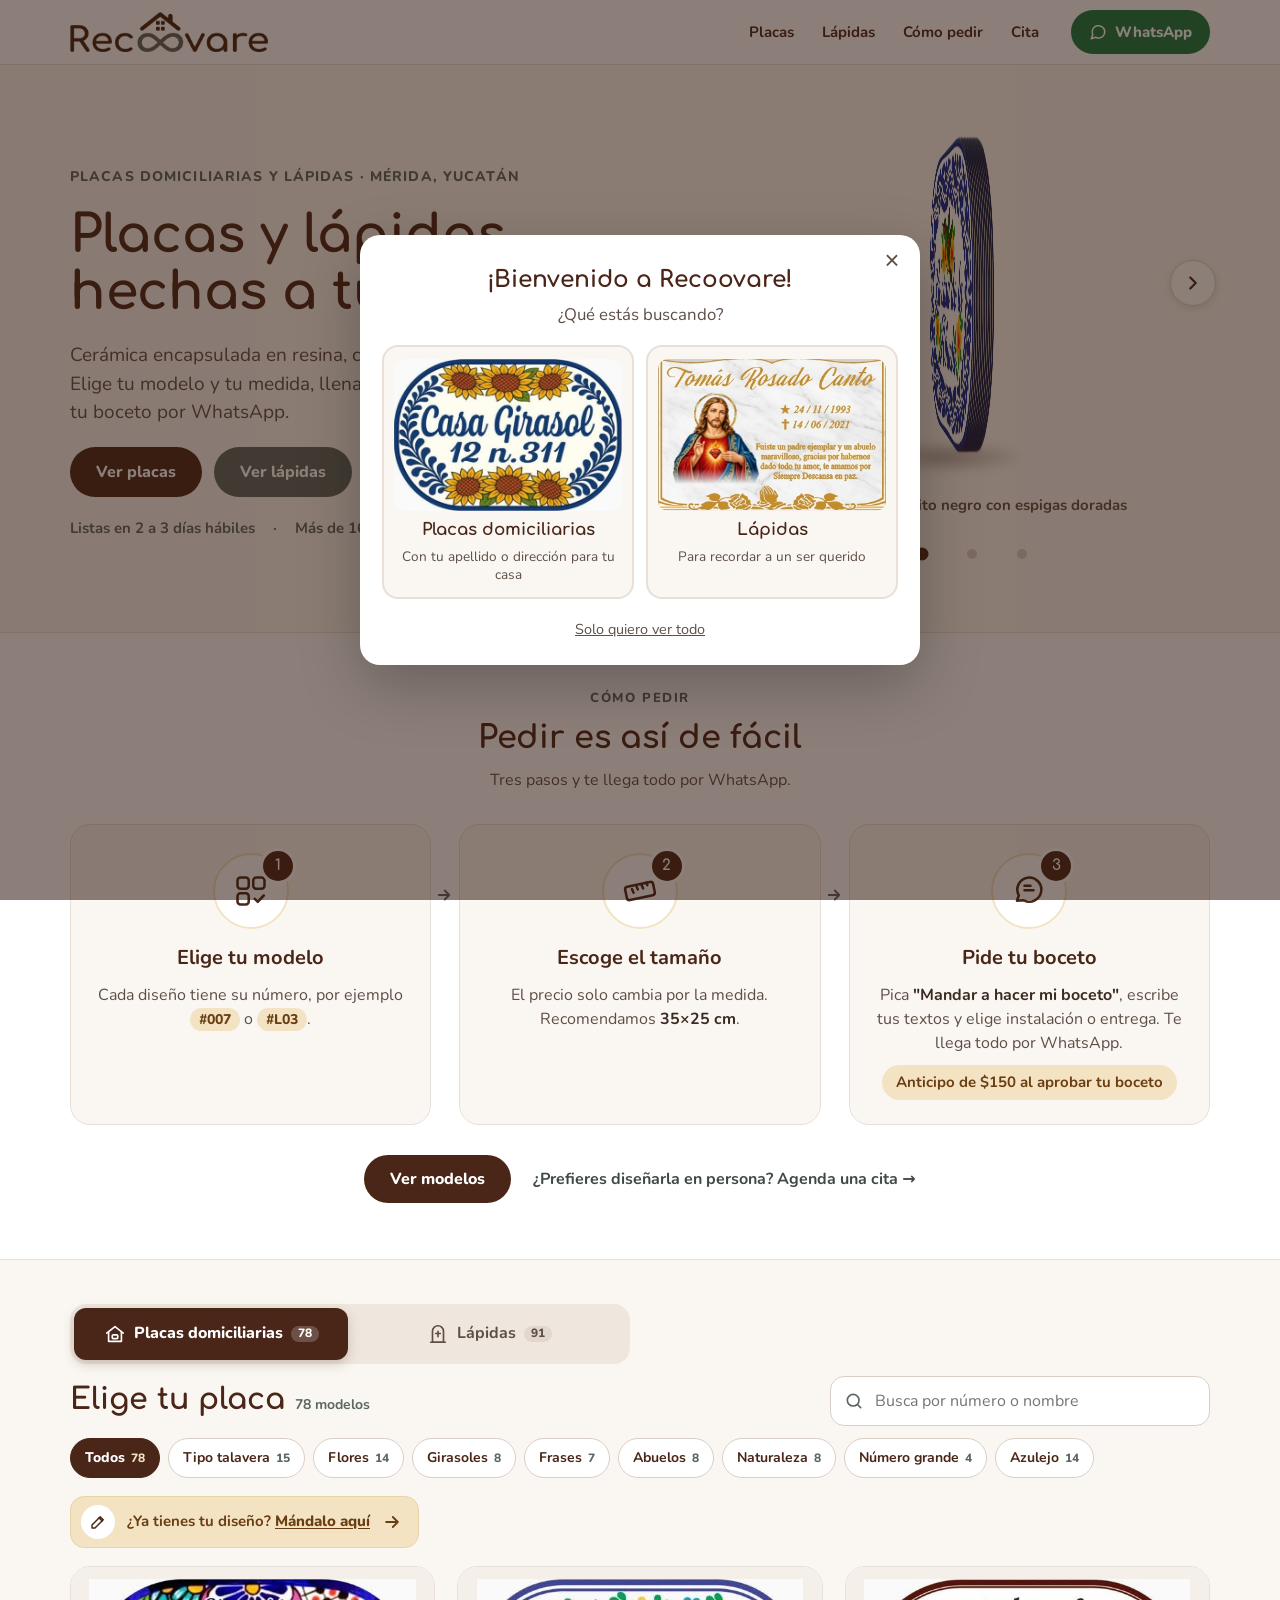
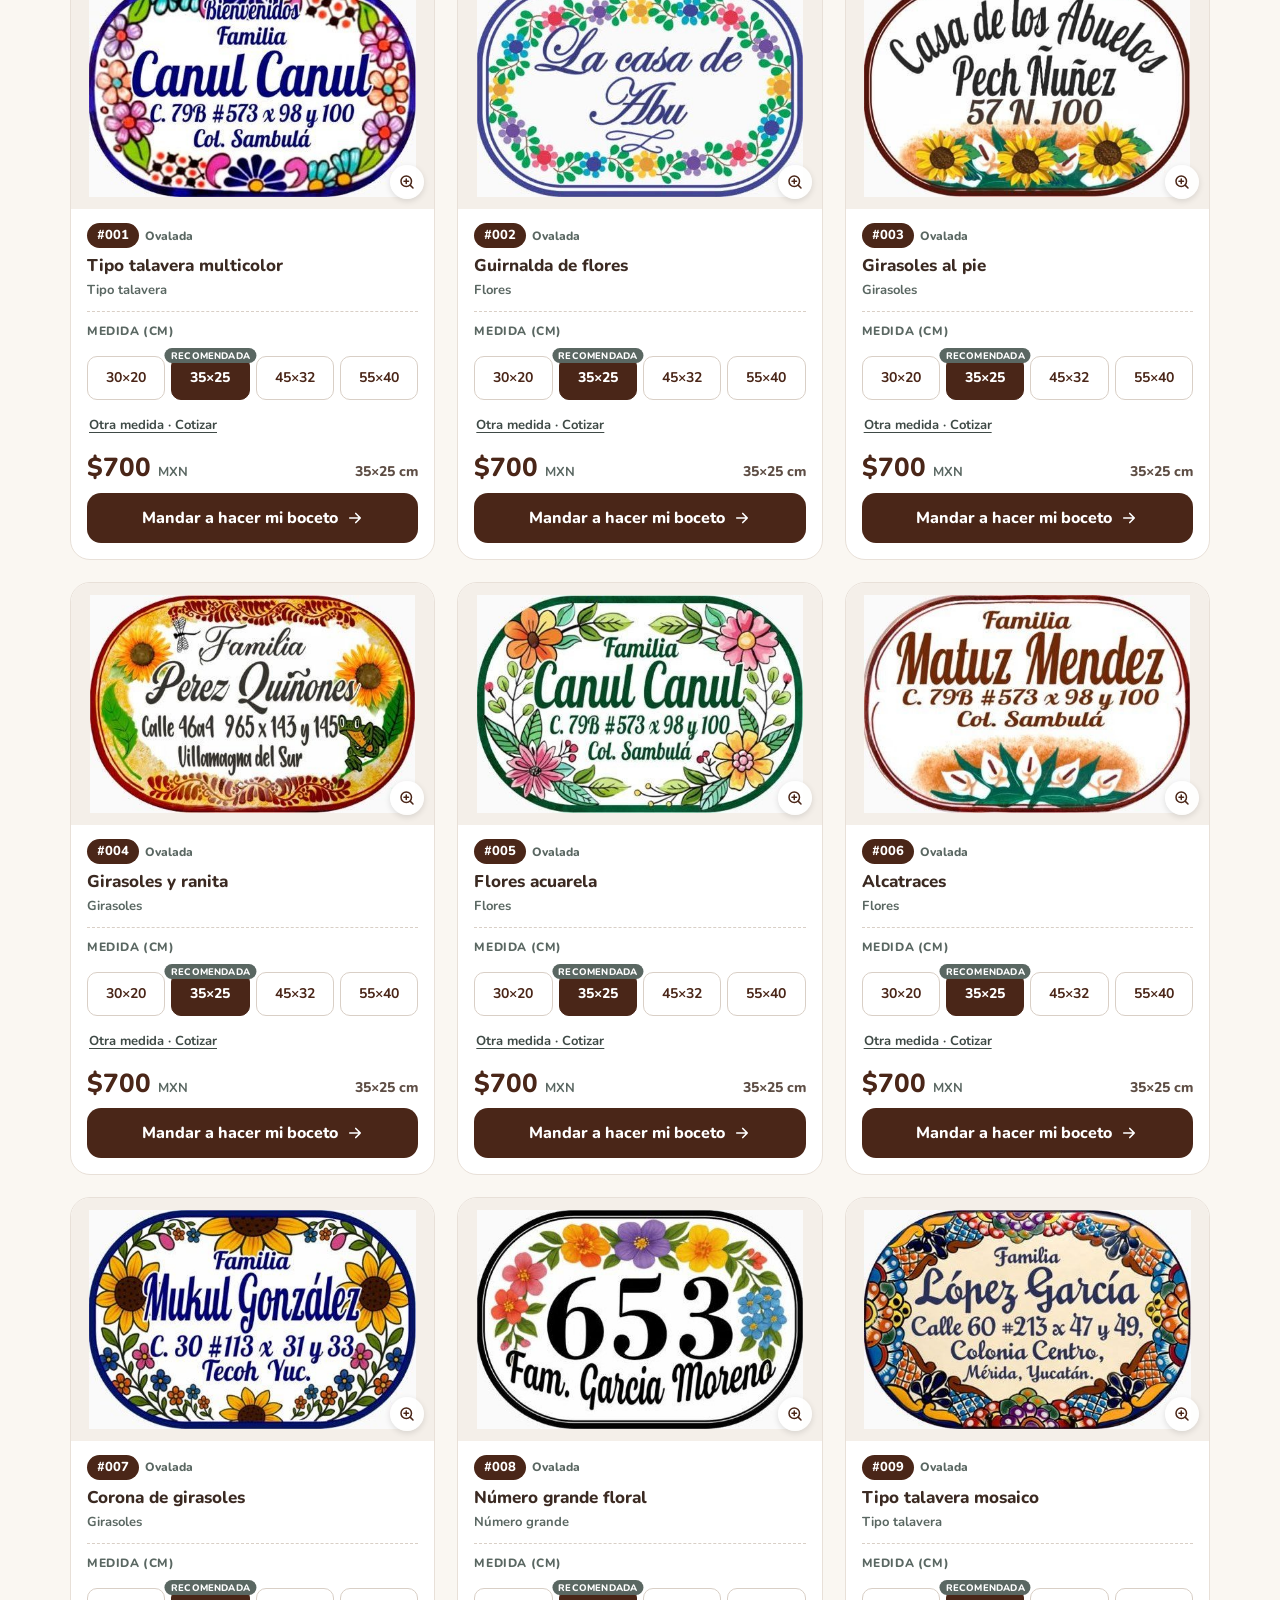
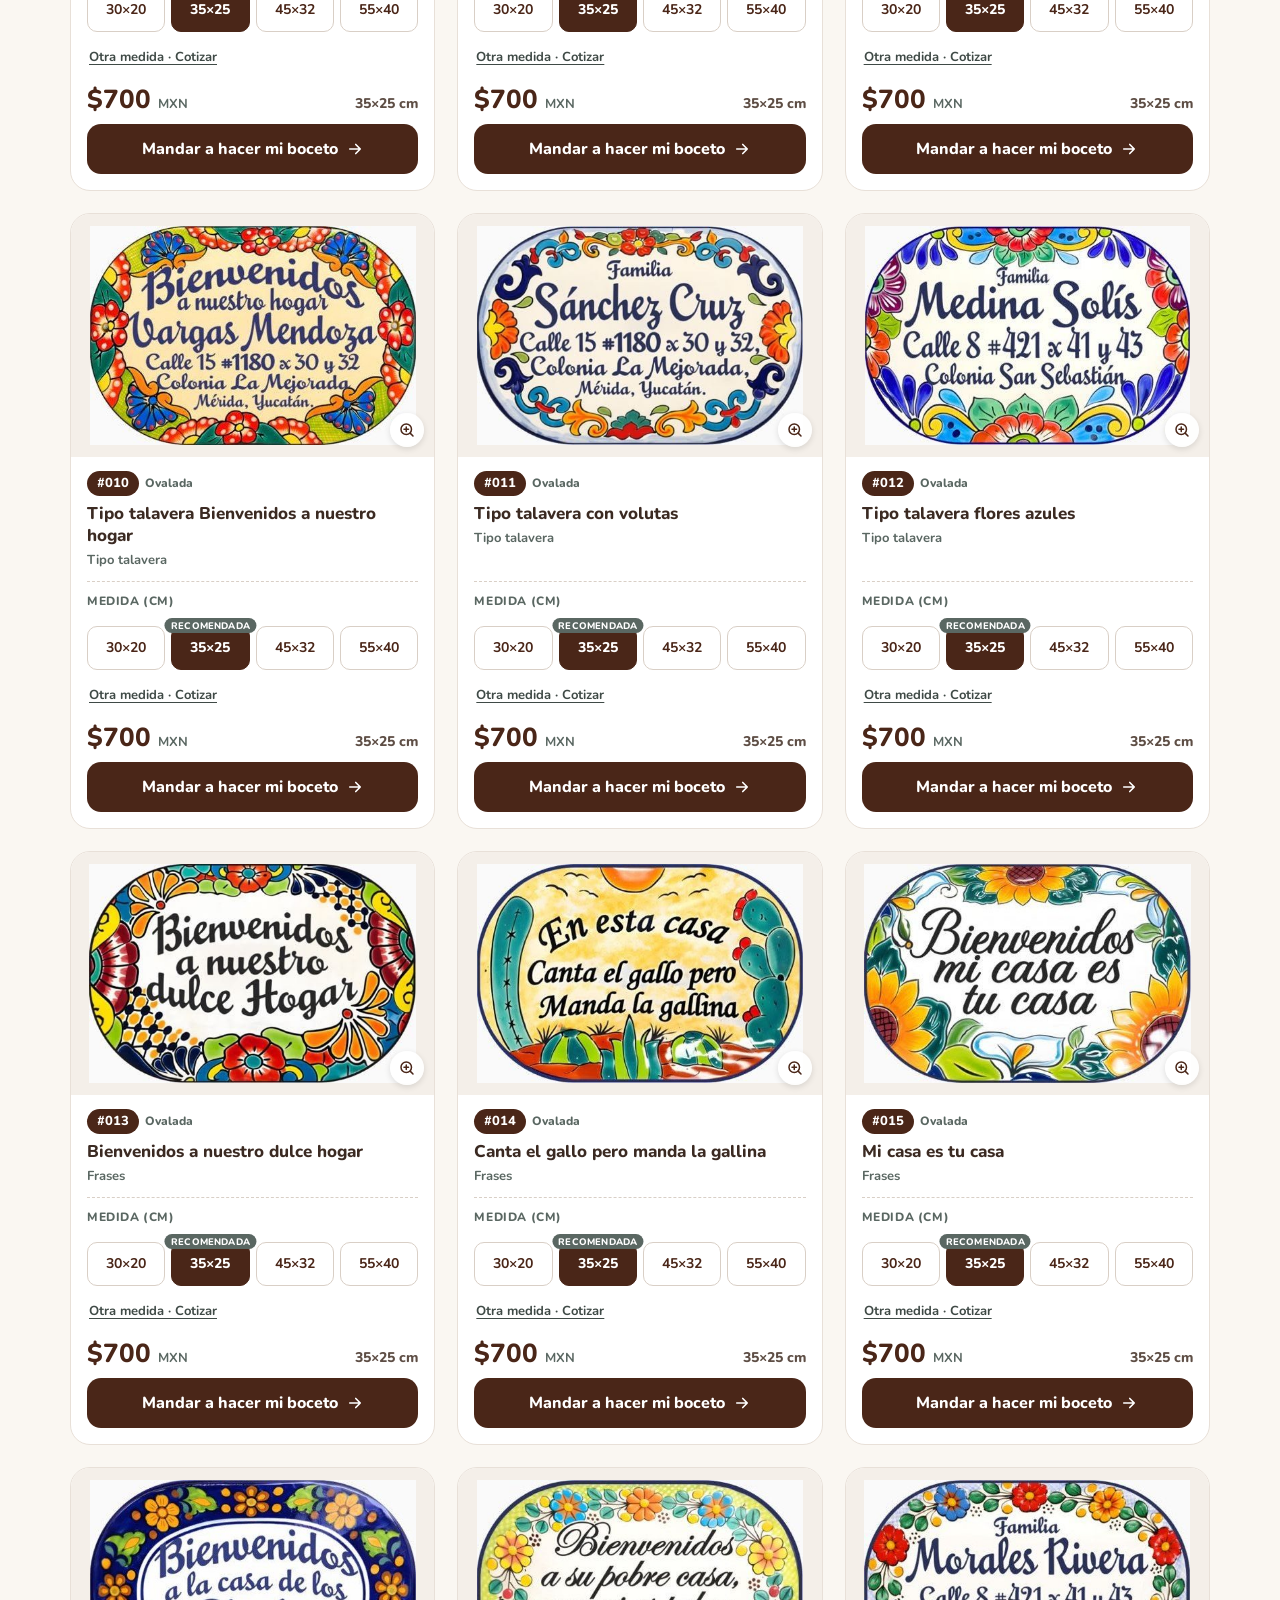
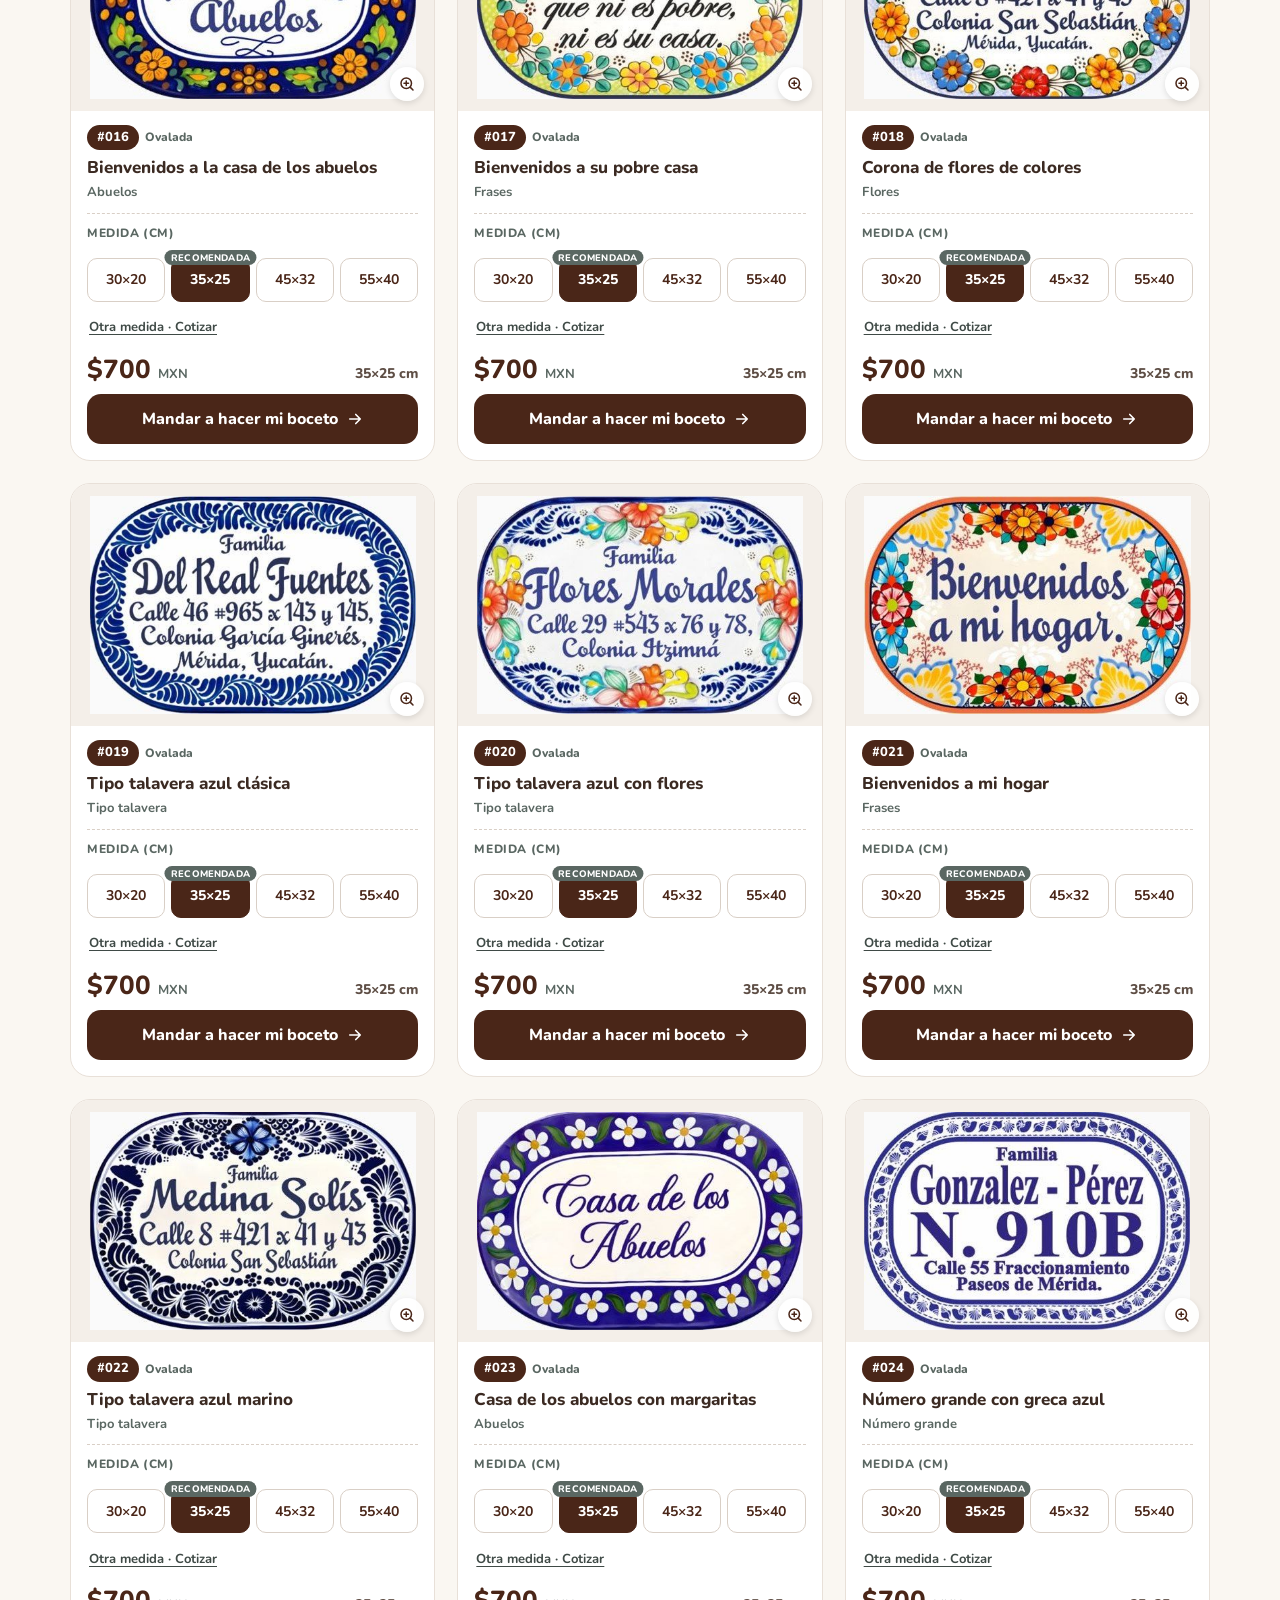
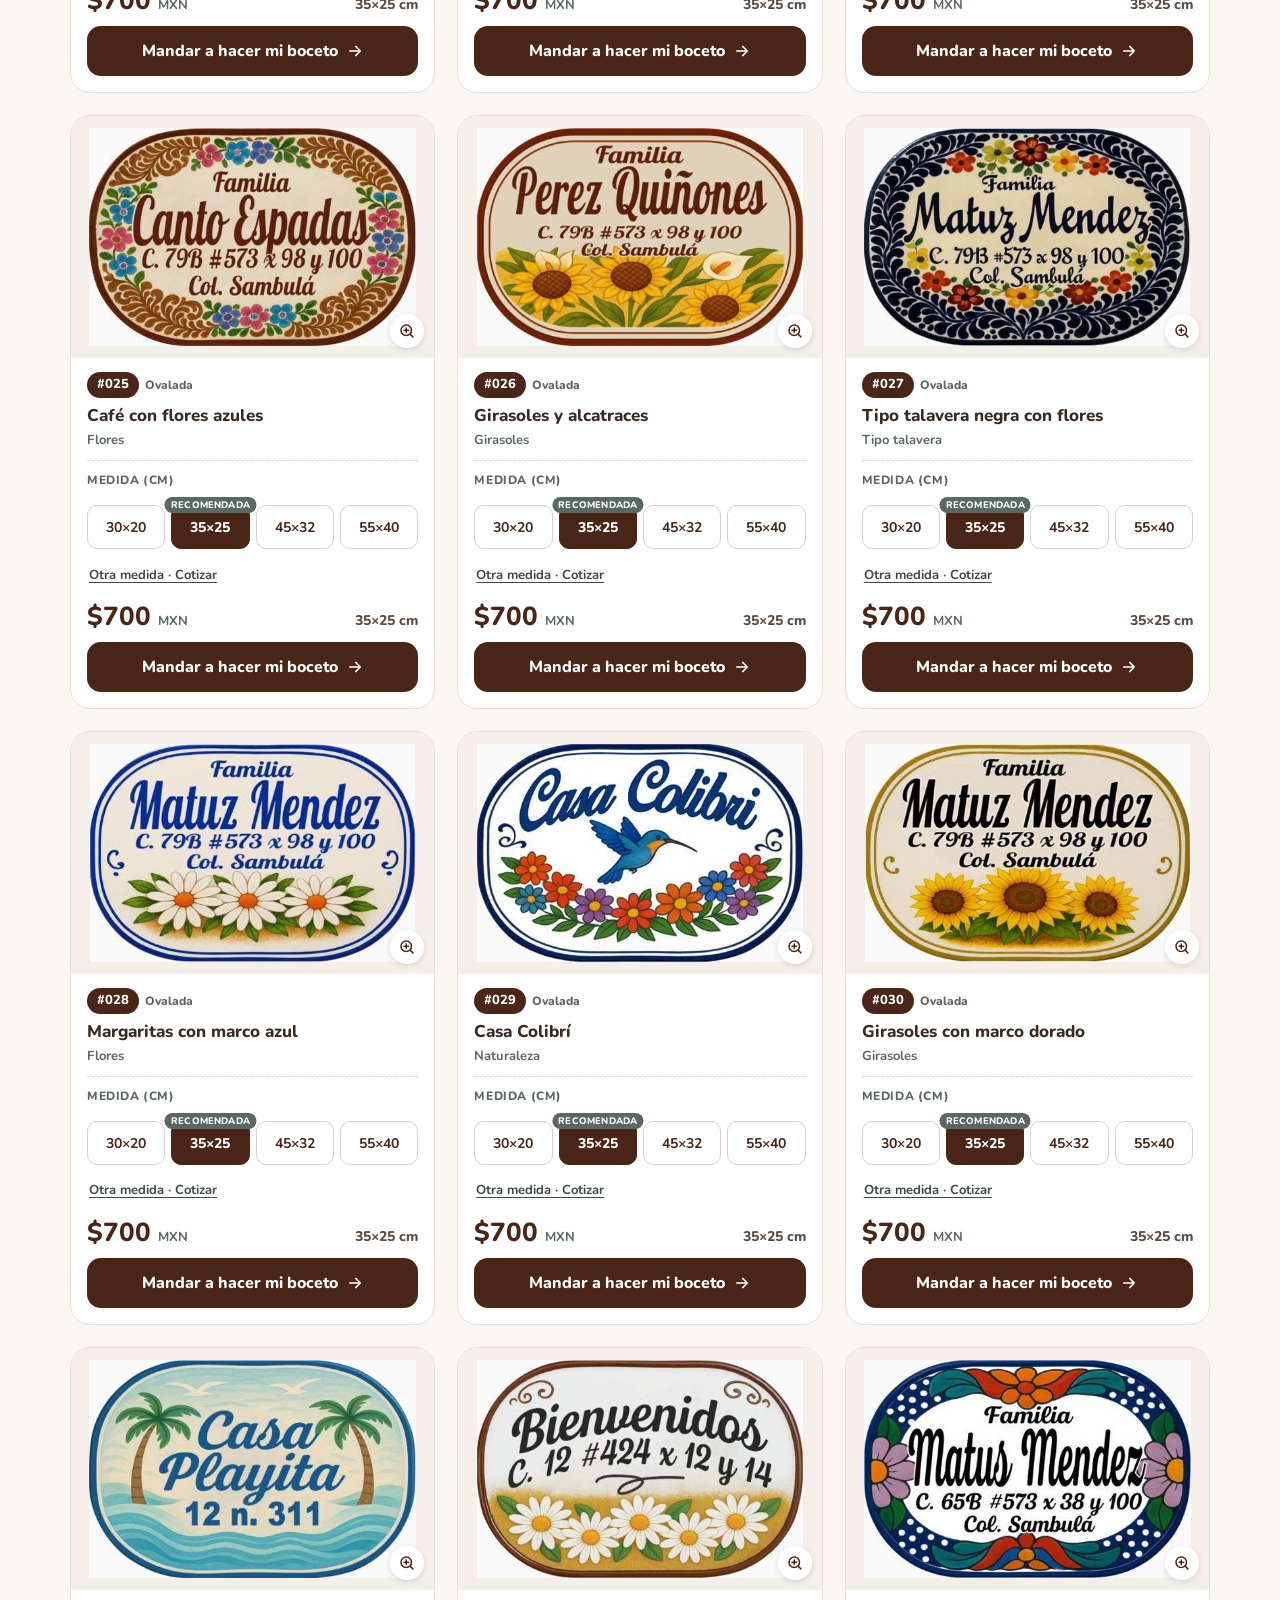
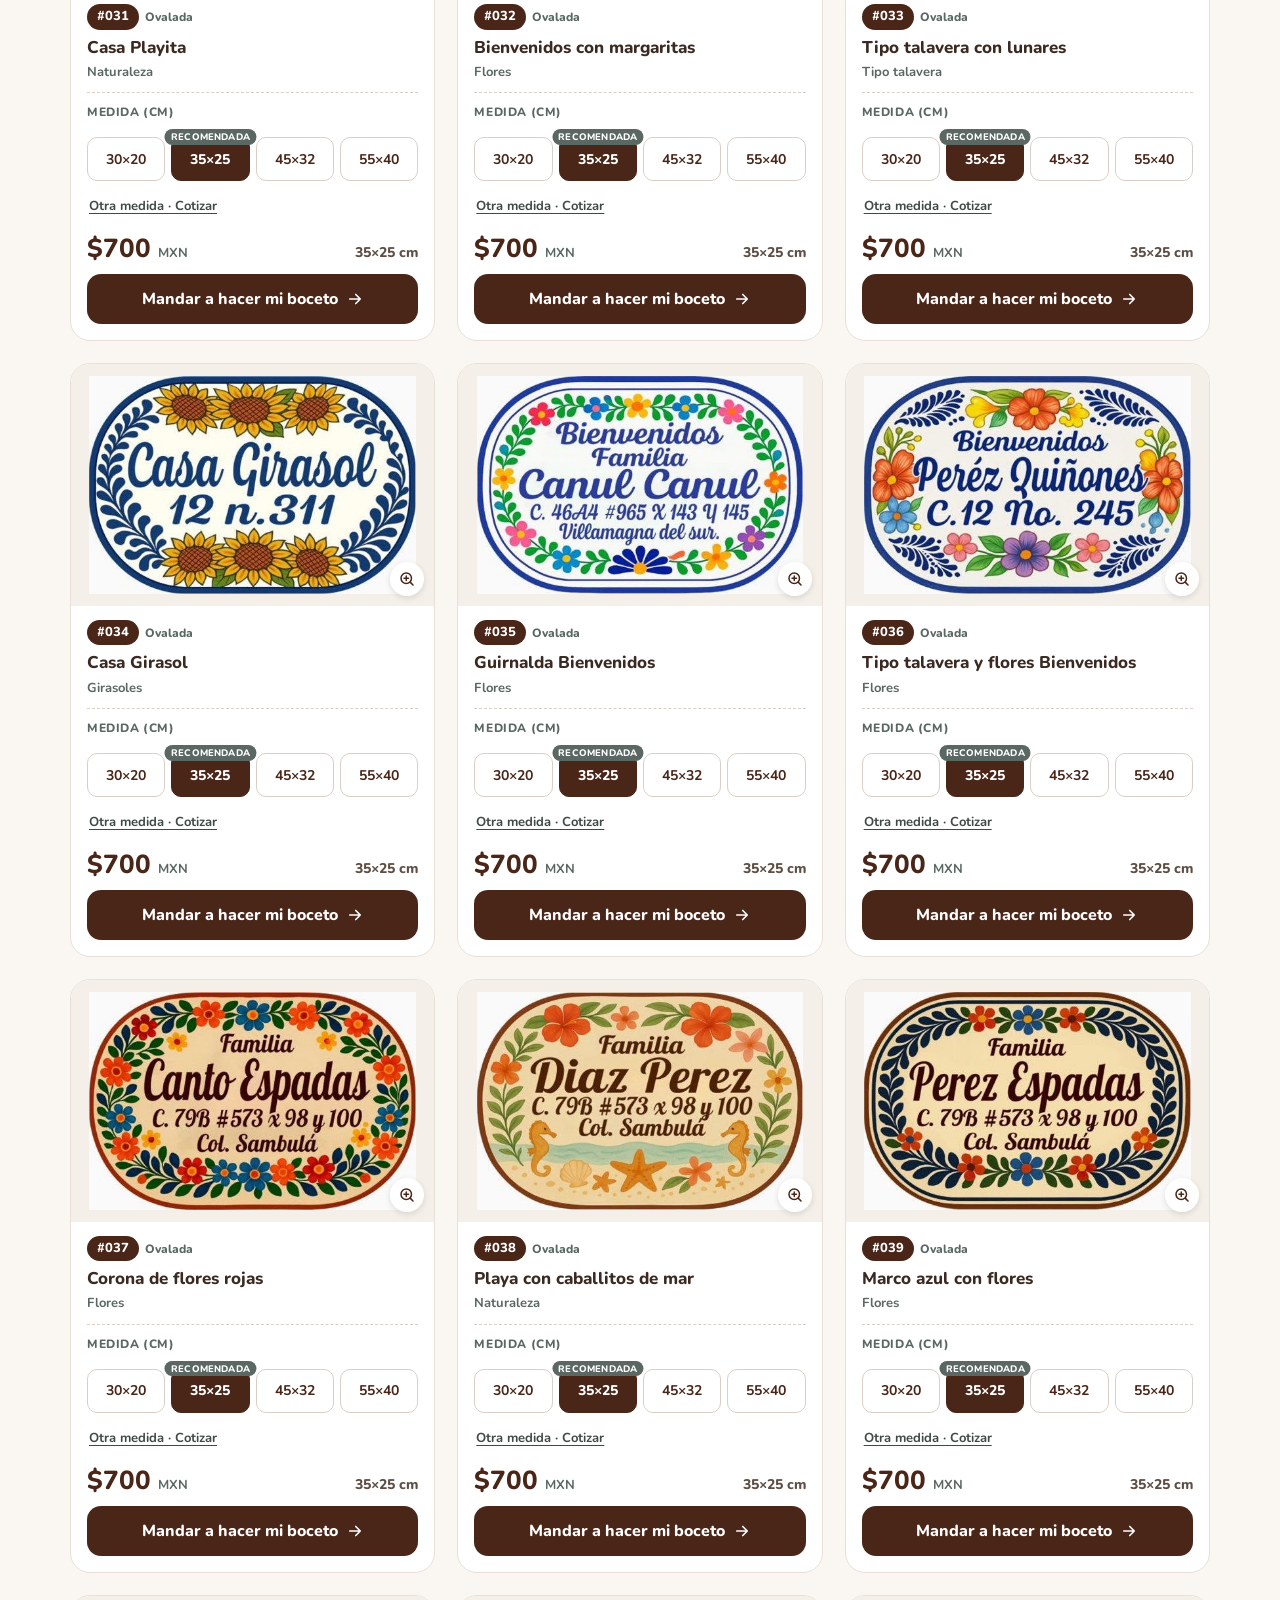
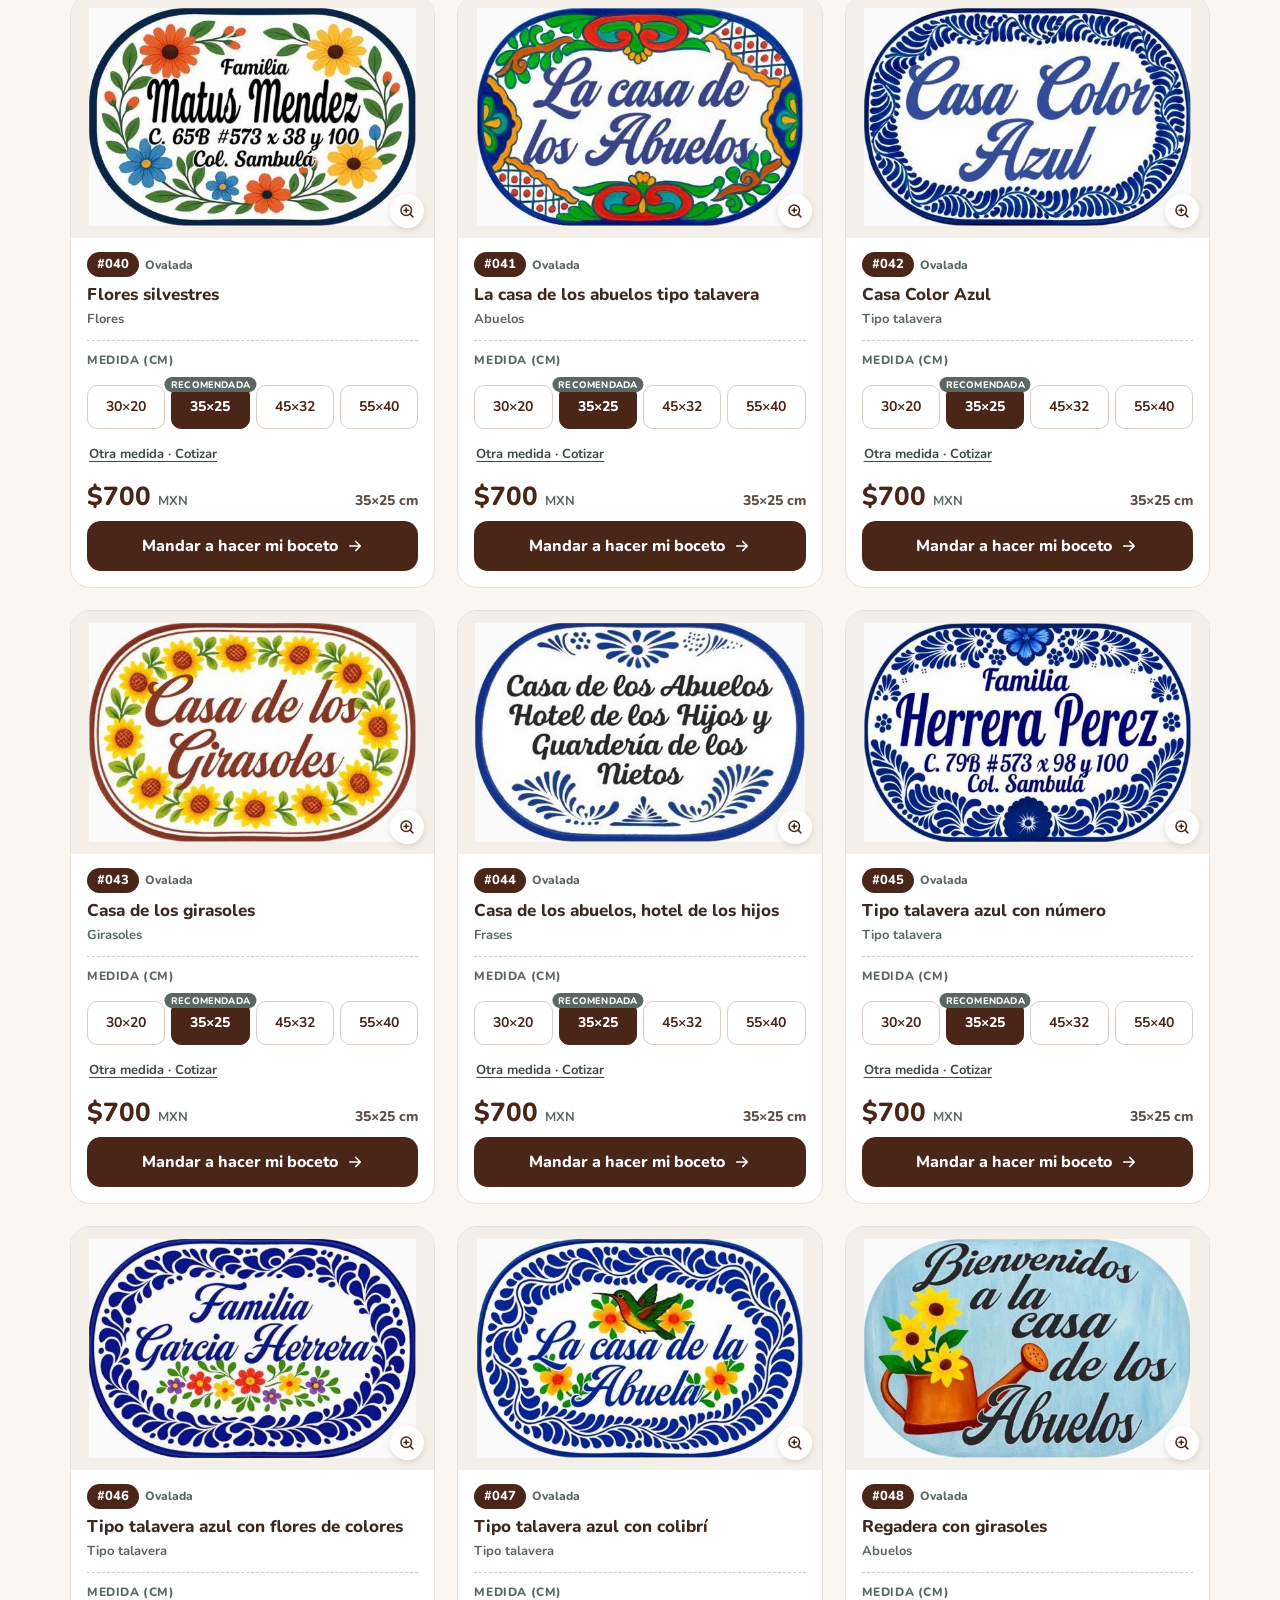
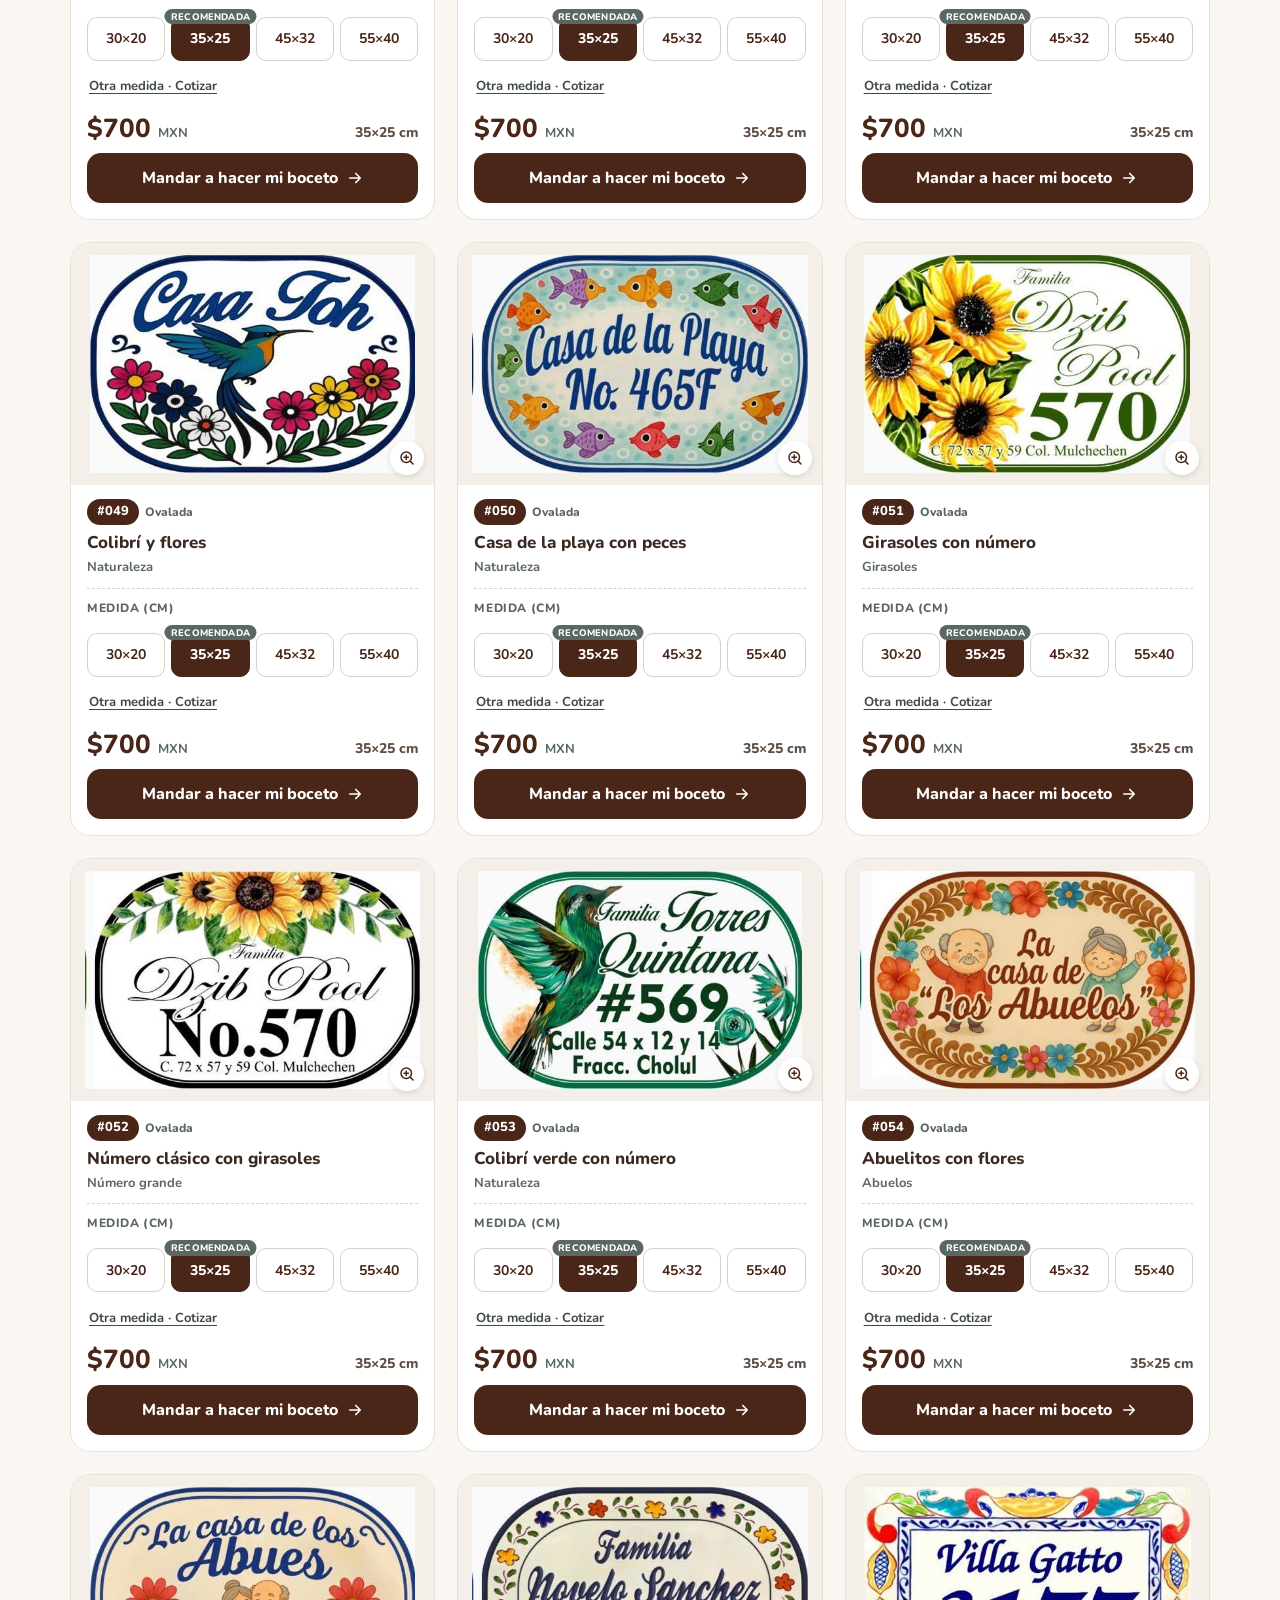
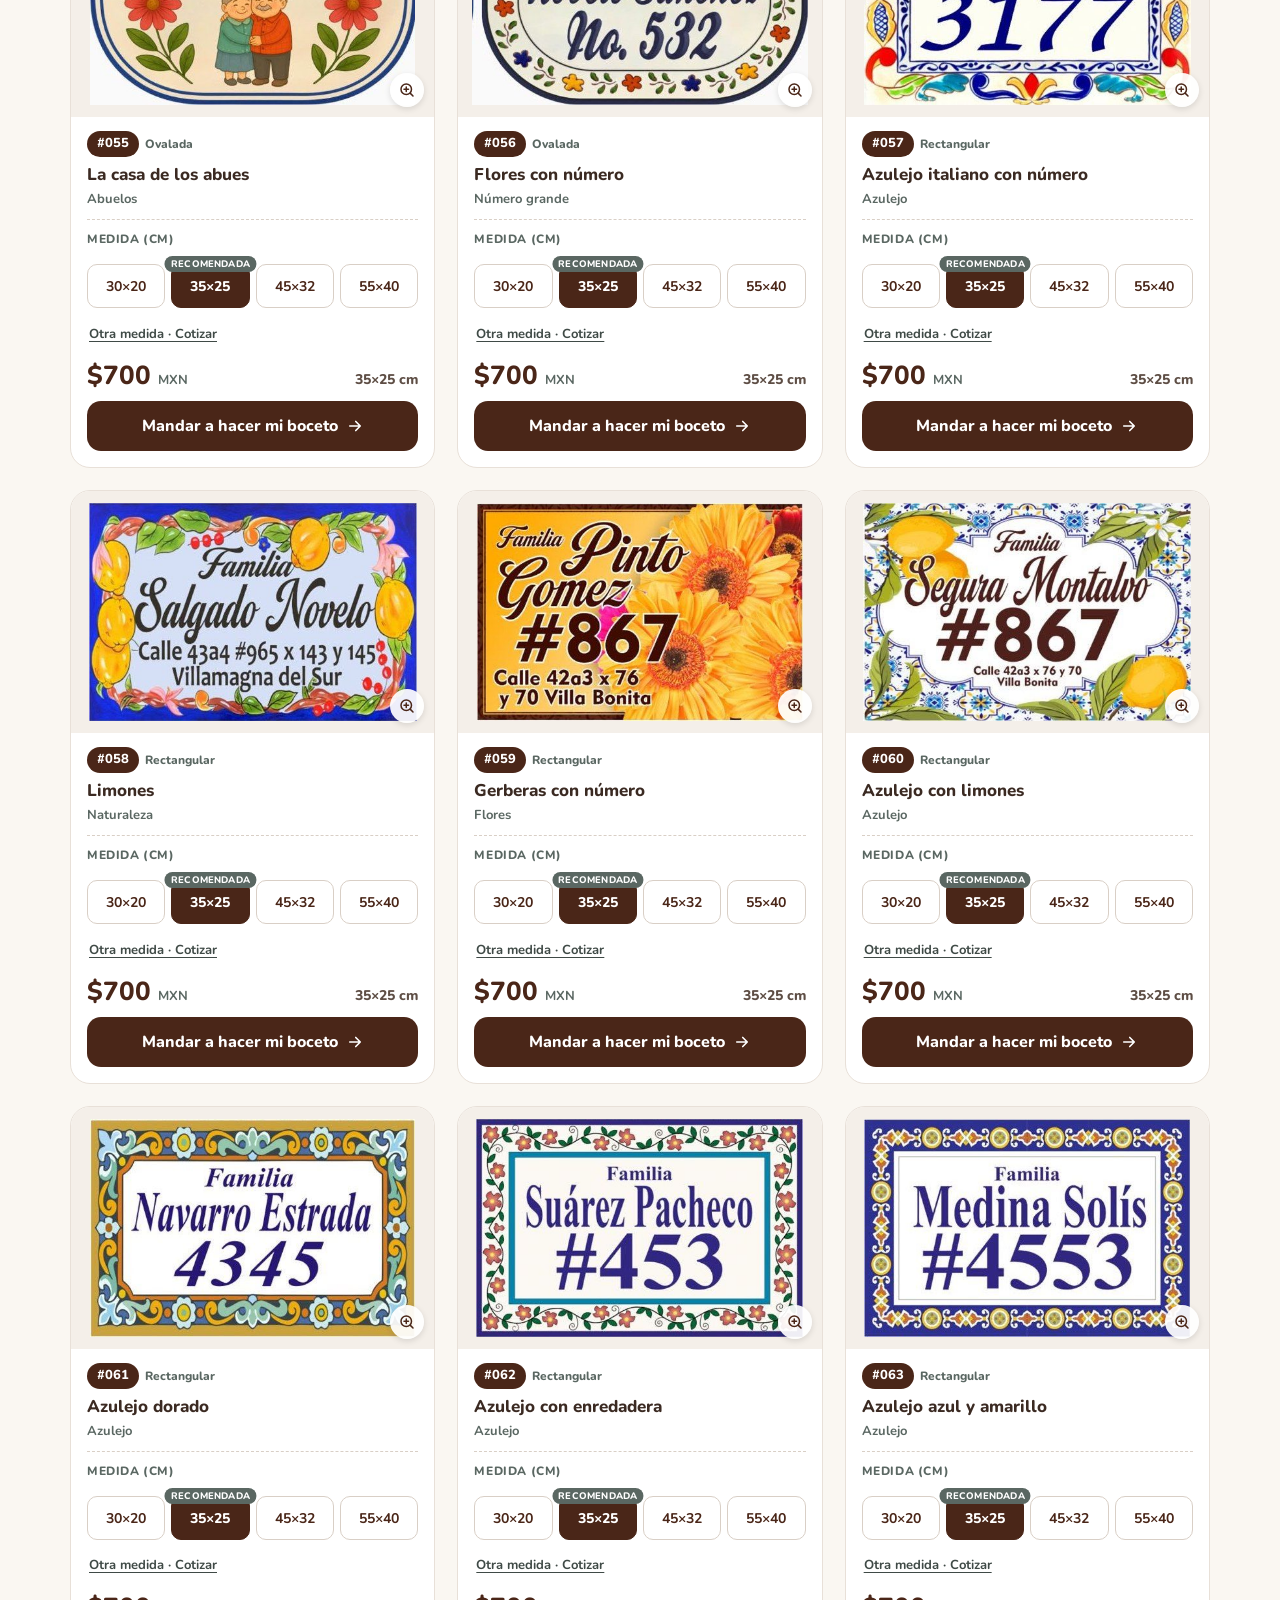
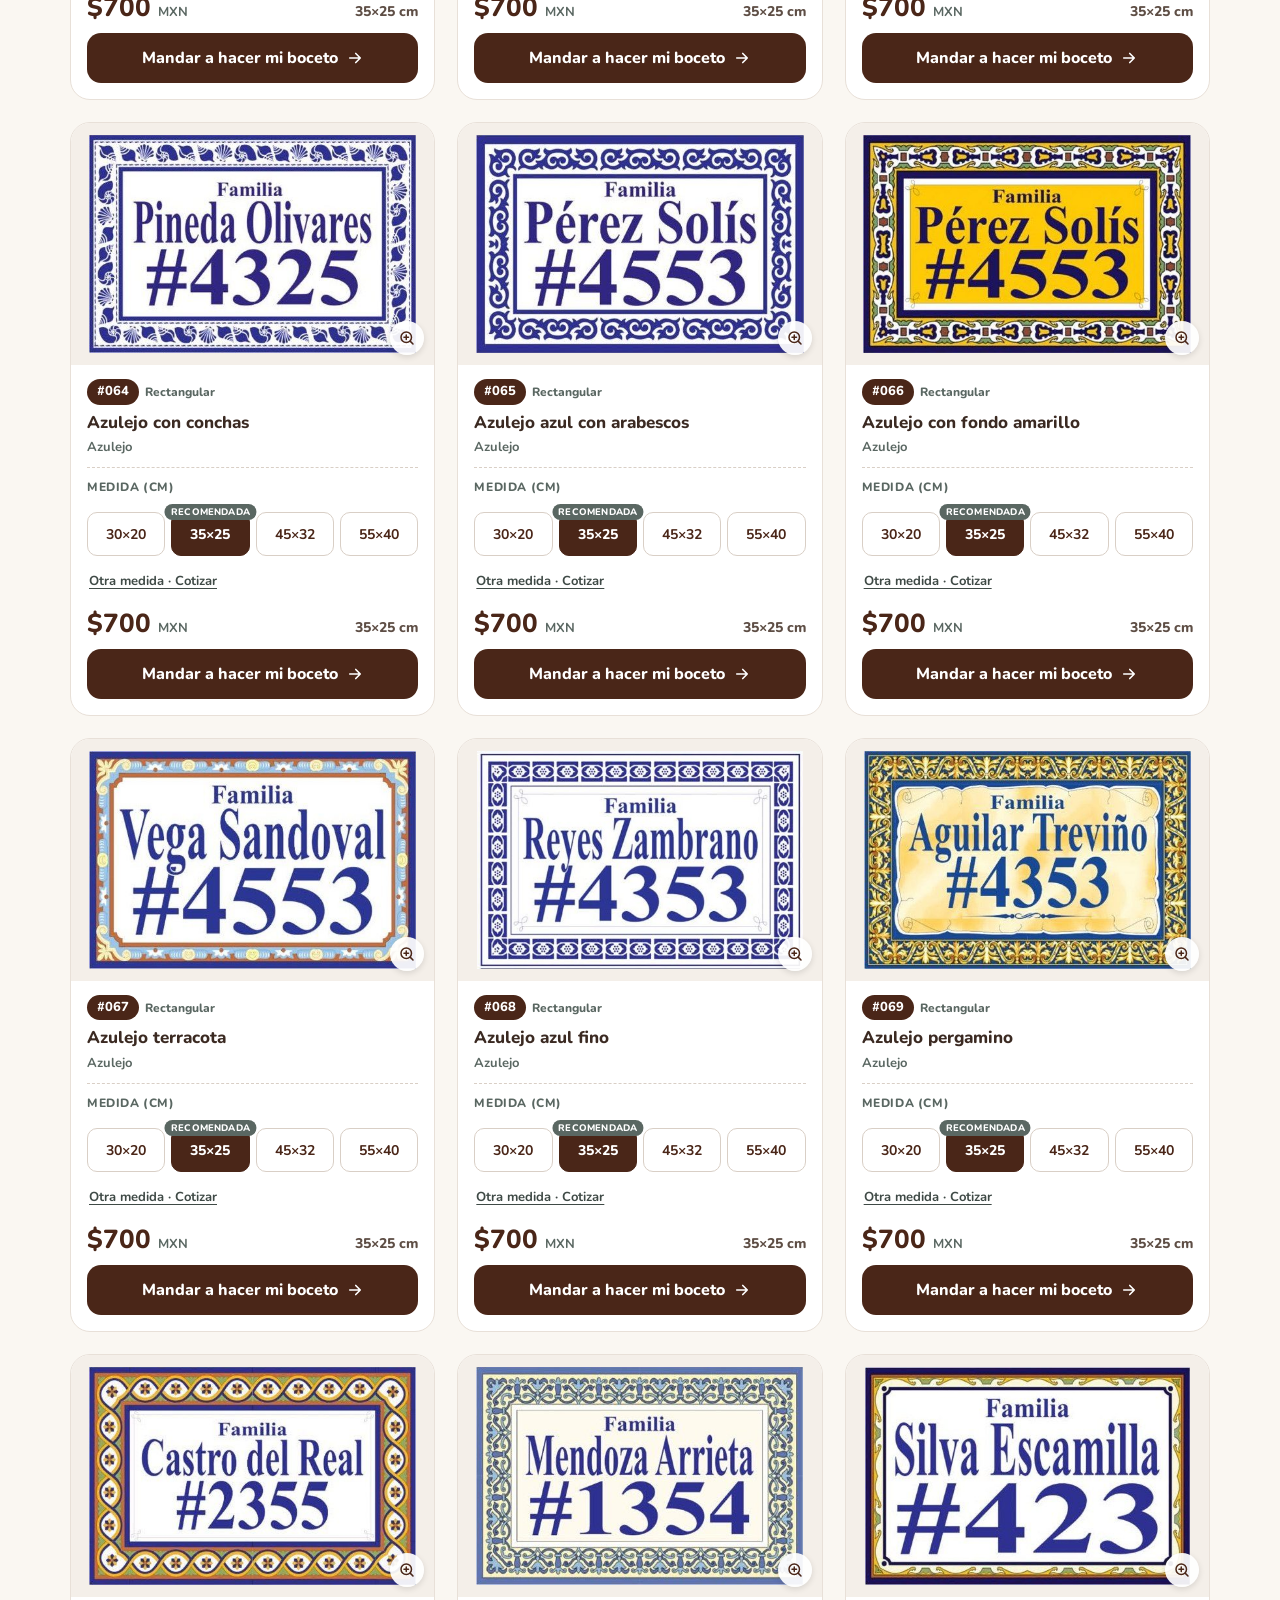
==== commit a6019be2: "Quitar precios por tamaño y rediseñar Lo que debes saber Co-Authored-By: Claude Opus 5.5 <noreply@an" ====
--- a/index.html
+++ b/index.html
@@ -9,7 +9,7 @@
 <link rel="preconnect" href="https://fonts.googleapis.com">
 <link rel="preconnect" href="https://fonts.gstatic.com" crossorigin>
 <link rel="stylesheet" href="https://fonts.googleapis.com/css2?family=Comfortaa:wght@600;700&family=Nunito:wght@400;600;700;800&display=swap">
-<link rel="stylesheet" href="estilos.css?v=20261113202825">
+<link rel="stylesheet" href="estilos.css?v=202611141000">
 </head>
 <body>
 
@@ -19,7 +19,6 @@
     <nav aria-label="Secciones" class="nav">
       <a href="#modelos" data-ir="placas">Placas</a>
       <a href="#modelos" data-ir="lapidas">Lápidas</a>
-      <a href="#precios">Precios</a>
       <a href="#como-pedir">Cómo pedir</a>
       <a href="#cita">Cita</a>
     </nav>
@@ -207,19 +206,65 @@
   </div>
 </section>
 
-<section id="precios" class="band">
+<section id="info-sec" class="band saber">
   <div class="wrap stack">
-    <div>
-      <h2>Precios por tamaño</h2>
-      <p class="muted">Mismos precios para placas y lápidas. El precio depende solo del tamaño; personalizar textos, colores o fotos no cuesta más.</p>
-    </div>
-    <div class="precios" id="tablas-precios"></div>
-  </div>
-</section>
-
-<section class="wrap stack" id="info-sec">
-  <h2>Lo que debes saber</h2>
-  <div class="info" id="info"></div>
+    <div class="pedir-head">
+      <span class="eyebrow">Lo que debes saber</span>
+      <h2>Todo claro antes de pedir</h2>
+      <p class="muted">Tiempos, pagos, entrega e instalación en un vistazo.</p>
+    </div>
+
+    <div class="saber-datos">
+      <div class="dato">
+        <div class="dato-ico" aria-hidden="true"><svg viewBox="0 0 24 24"><path d="M12 3l9 4.5-9 4.5-9-4.5z"/><path d="M3 12l9 4.5 9-4.5"/><path d="M3 16.5L12 21l9-4.5"/></svg></div>
+        <div><span class="dato-tit">Material</span><strong class="dato-valor">Cerámica en losa</strong><p>Encapsulada en resina.</p></div>
+      </div>
+      <div class="dato">
+        <div class="dato-ico" aria-hidden="true"><svg viewBox="0 0 24 24"><circle cx="12" cy="12" r="8.5"/><path d="M12 7.5V12l3 2"/></svg></div>
+        <div><span class="dato-tit">Tiempo de entrega</span><strong class="dato-valor">2 a 3 días hábiles</strong><p>Después de tu anticipo.</p></div>
+      </div>
+      <div class="dato">
+        <div class="dato-ico" aria-hidden="true"><svg viewBox="0 0 24 24"><rect x="2.5" y="6" width="19" height="12" rx="2"/><circle cx="12" cy="12" r="2.6"/><path d="M6 9.5v5M18 9.5v5"/></svg></div>
+        <div><span class="dato-tit">Anticipo</span><strong class="dato-valor js-anticipo">$150</strong><p>Se descuenta del total. Lo pagas al aprobar tu boceto.</p></div>
+      </div>
+    </div>
+
+    <div class="saber-dos">
+      <article class="saber-card">
+        <h3><span class="saber-h-ico" aria-hidden="true"><svg viewBox="0 0 24 24"><path d="M3 7h11v9H3z"/><path d="M14 10h4l3 3v3h-7"/><circle cx="7" cy="17.5" r="1.8"/><circle cx="17" cy="17.5" r="1.8"/></svg></span>Entrega</h3>
+        <ul class="opciones">
+          <li><div><strong>Pasas a recogerla</strong><span>Villamagna del Sur, Mérida.</span></div><em class="tag-ok">Sin costo</em></li>
+          <li><div><strong>Te la enviamos a domicilio</strong><span>Si no requieres instalación.</span></div><em class="tag-extra">Costo extra</em></li>
+          <li><div><strong>Si te la instalamos</strong><span>Llevamos la pieza al lugar.</span></div><em class="tag-ok">Traslado incluido</em></li>
+        </ul>
+      </article>
+
+      <article class="saber-card">
+        <h3><span class="saber-h-ico" aria-hidden="true"><svg viewBox="0 0 24 24"><path d="M14.5 5.5l4 4L9 19H5v-4z"/><path d="M12.5 7.5l4 4"/></svg></span>Instalación</h3>
+        <div class="inst-cols">
+          <div class="inst-col">
+            <span class="inst-tit">La instalas tú</span>
+            <ul class="opciones">
+              <li><div><strong>Con orificios</strong><span>Para taquetes y tornillos.</span></div></li>
+              <li><div><strong>Sin orificios</strong><span>Para cemento blanco.</span></div></li>
+            </ul>
+          </div>
+          <div class="inst-col">
+            <span class="inst-tit">Te la instalamos</span>
+            <ul class="opciones">
+              <li><div><strong>Con taquetes y tornillos</strong><span>Traslado incluido.</span></div><em class="precio">$125</em></li>
+              <li><div><strong>Con cemento blanco</strong><span>Traslado incluido.</span></div><em class="precio">$150</em></li>
+            </ul>
+          </div>
+        </div>
+        <div class="cobertura">
+          <p><strong>Placas:</strong> en tu domicilio, en Mérida y alrededores.</p>
+          <p><strong>Lápidas:</strong> en cementerios de Mérida y alrededores.</p>
+          <p class="muted">Con tu ubicación te confirmamos la cobertura.</p>
+        </div>
+      </article>
+    </div>
+  </div>
 </section>
 
 
@@ -327,6 +372,6 @@
   </div>
 </div>
 <script src="datos.js?v=20261113202825"></script>
-<script src="app.js?v=20261113202825"></script>
+<script src="app.js?v=202611141000"></script>
 </body>
 </html>
--- a/estilos.css
+++ b/estilos.css
@@ -127,6 +127,43 @@
   .step-nota { flex-basis: auto !important; }
   .step:not(:last-child)::after { top: auto; bottom: -25px; right: auto; left: 50%; transform: translateX(-50%) rotate(90deg); }
   .pedir-cta { flex-direction: column; text-align: center; }
+}
+
+/* ============ Lo que debes saber ============ */
+.saber-datos { display: grid; grid-template-columns: repeat(3, 1fr); gap: 18px; margin-top: 8px; }
+.dato { background: var(--fondo); border: 1px solid var(--borde); border-radius: 20px; padding: 22px; display: flex; gap: 16px; align-items: flex-start; }
+.dato-ico, .saber-h-ico { flex: none; width: 52px; height: 52px; border-radius: 50%; background: #fff; border: 2px solid var(--etiqueta); display: flex; align-items: center; justify-content: center; }
+.dato-ico svg, .saber-h-ico svg { width: 26px; height: 26px; fill: none; stroke: var(--cafe); stroke-width: 1.7; stroke-linecap: round; stroke-linejoin: round; }
+.dato-tit, .inst-tit { display: block; font-size: 12px; font-weight: 800; letter-spacing: .1em; text-transform: uppercase; color: var(--salvia); }
+.dato-valor { display: block; font-family: var(--titulos); font-size: 20px; color: var(--cafe); margin: 4px 0 2px; }
+.dato p { margin: 0; color: var(--texto-suave); font-size: 15px; }
+.saber-dos { display: grid; grid-template-columns: 1fr 1.4fr; gap: 18px; align-items: start; }
+.saber-card { background: var(--fondo); border: 1px solid var(--borde); border-radius: 20px; padding: 24px; display: flex; flex-direction: column; gap: 16px; }
+.saber-card h3 { display: flex; align-items: center; gap: 12px; font-size: 20px; margin: 0; }
+.saber-h-ico { width: 44px; height: 44px; }
+.saber-h-ico svg { width: 22px; height: 22px; }
+.opciones { list-style: none; margin: 0; padding: 0; display: flex; flex-direction: column; gap: 10px; }
+.opciones li { background: #fff; border: 1px solid var(--borde); border-radius: 14px; padding: 12px 14px; display: flex; align-items: center; justify-content: space-between; gap: 12px; }
+.opciones strong { display: block; color: var(--texto); font-size: 15.5px; }
+.opciones span { display: block; color: var(--texto-suave); font-size: 14px; }
+.opciones em { font-style: normal; font-weight: 800; font-size: 13px; padding: 4px 10px; border-radius: 999px; white-space: nowrap; }
+.tag-ok { background: #E3EBE7; color: var(--salvia-oscuro); }
+.tag-extra { background: var(--etiqueta); color: var(--etiqueta-texto); }
+.opciones em.precio { background: none; padding: 0; font-family: var(--titulos); font-size: 18px; color: var(--cafe); }
+.inst-cols { display: grid; grid-template-columns: 1fr 1fr; gap: 16px; }
+.inst-col { display: flex; flex-direction: column; gap: 8px; }
+.cobertura { border-top: 1px dashed var(--borde-fuerte); padding-top: 12px; display: flex; flex-direction: column; gap: 2px; }
+.cobertura p { margin: 0; font-size: 15px; color: var(--texto-suave); }
+.cobertura strong { color: var(--texto); }
+@media (max-width: 900px) {
+  .saber-dos { grid-template-columns: 1fr; }
+}
+@media (max-width: 760px) {
+  .saber-datos { grid-template-columns: 1fr; gap: 12px; }
+  .dato { padding: 16px; }
+  .dato-ico { width: 46px; height: 46px; }
+  .saber-card { padding: 18px; }
+  .inst-cols { grid-template-columns: 1fr; }
 }
 
 /* ============ Catálogo (placas y lápidas) — primero celular ============ */
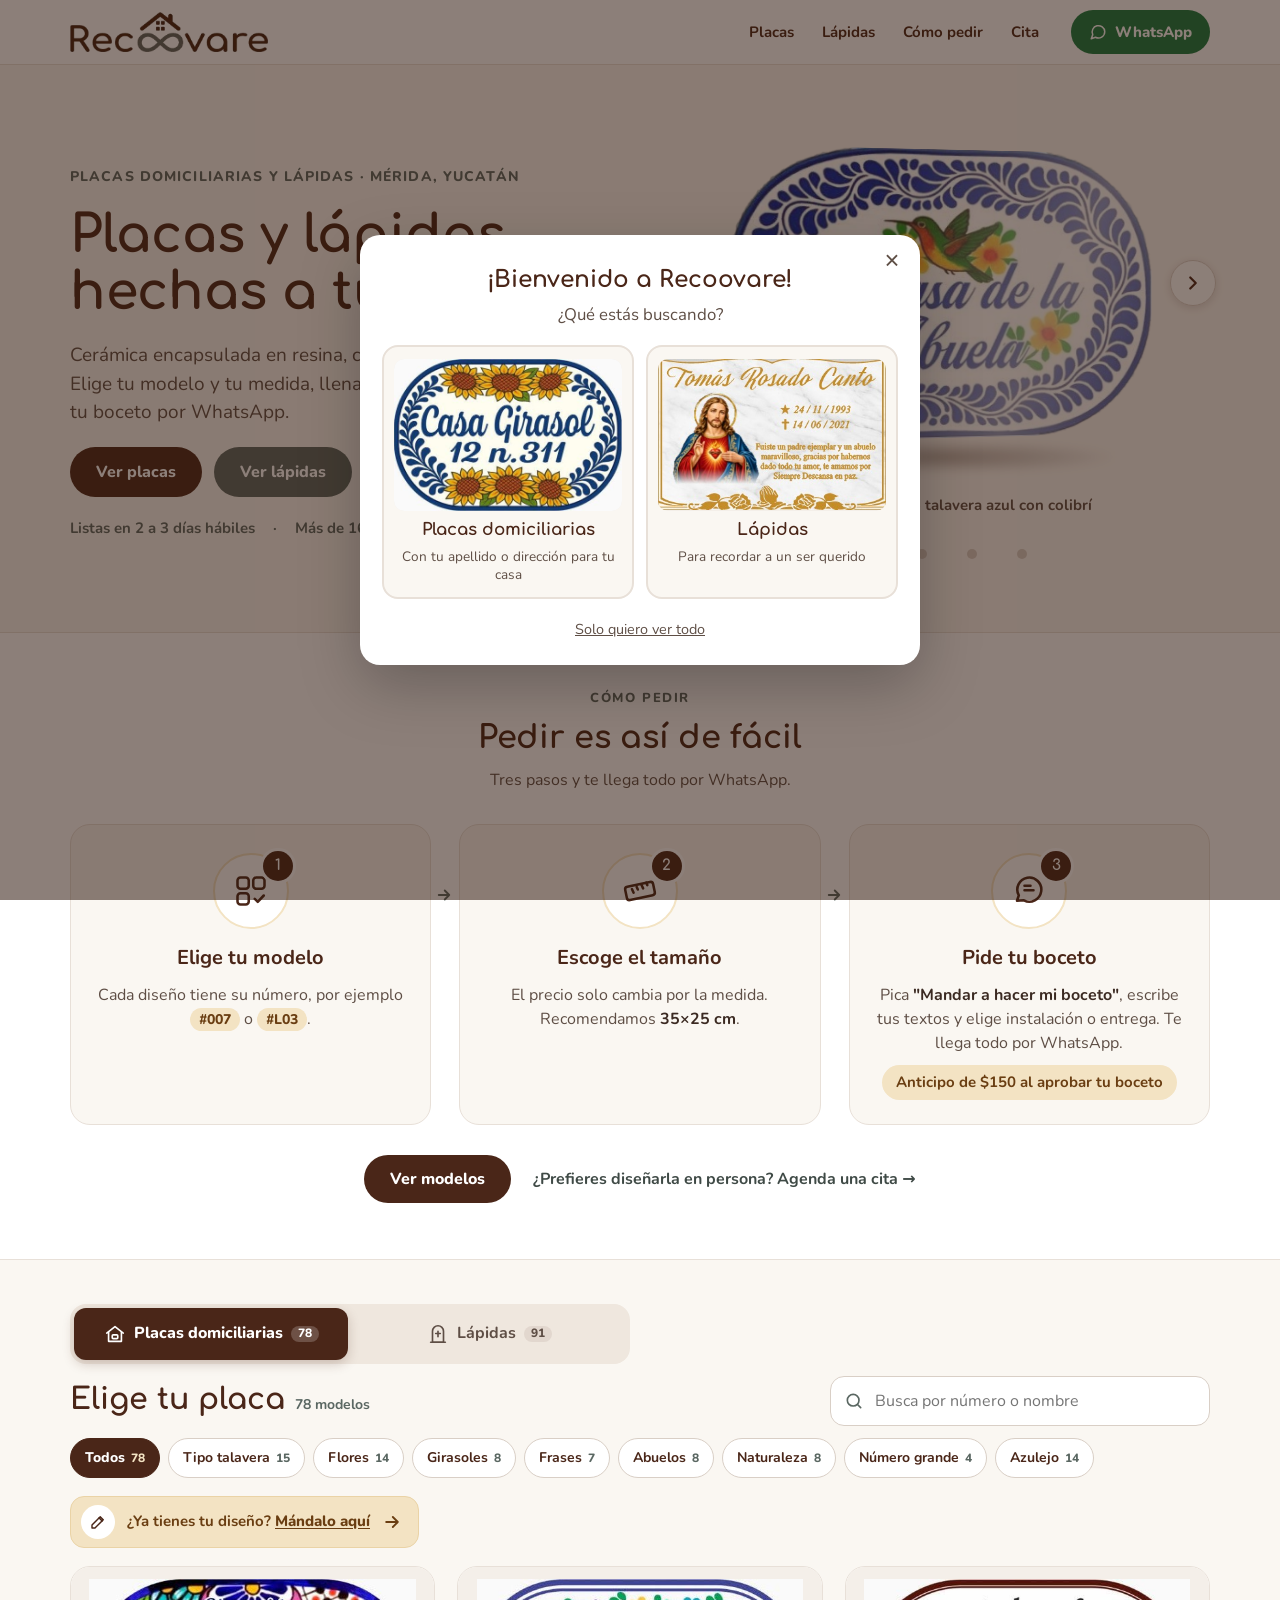
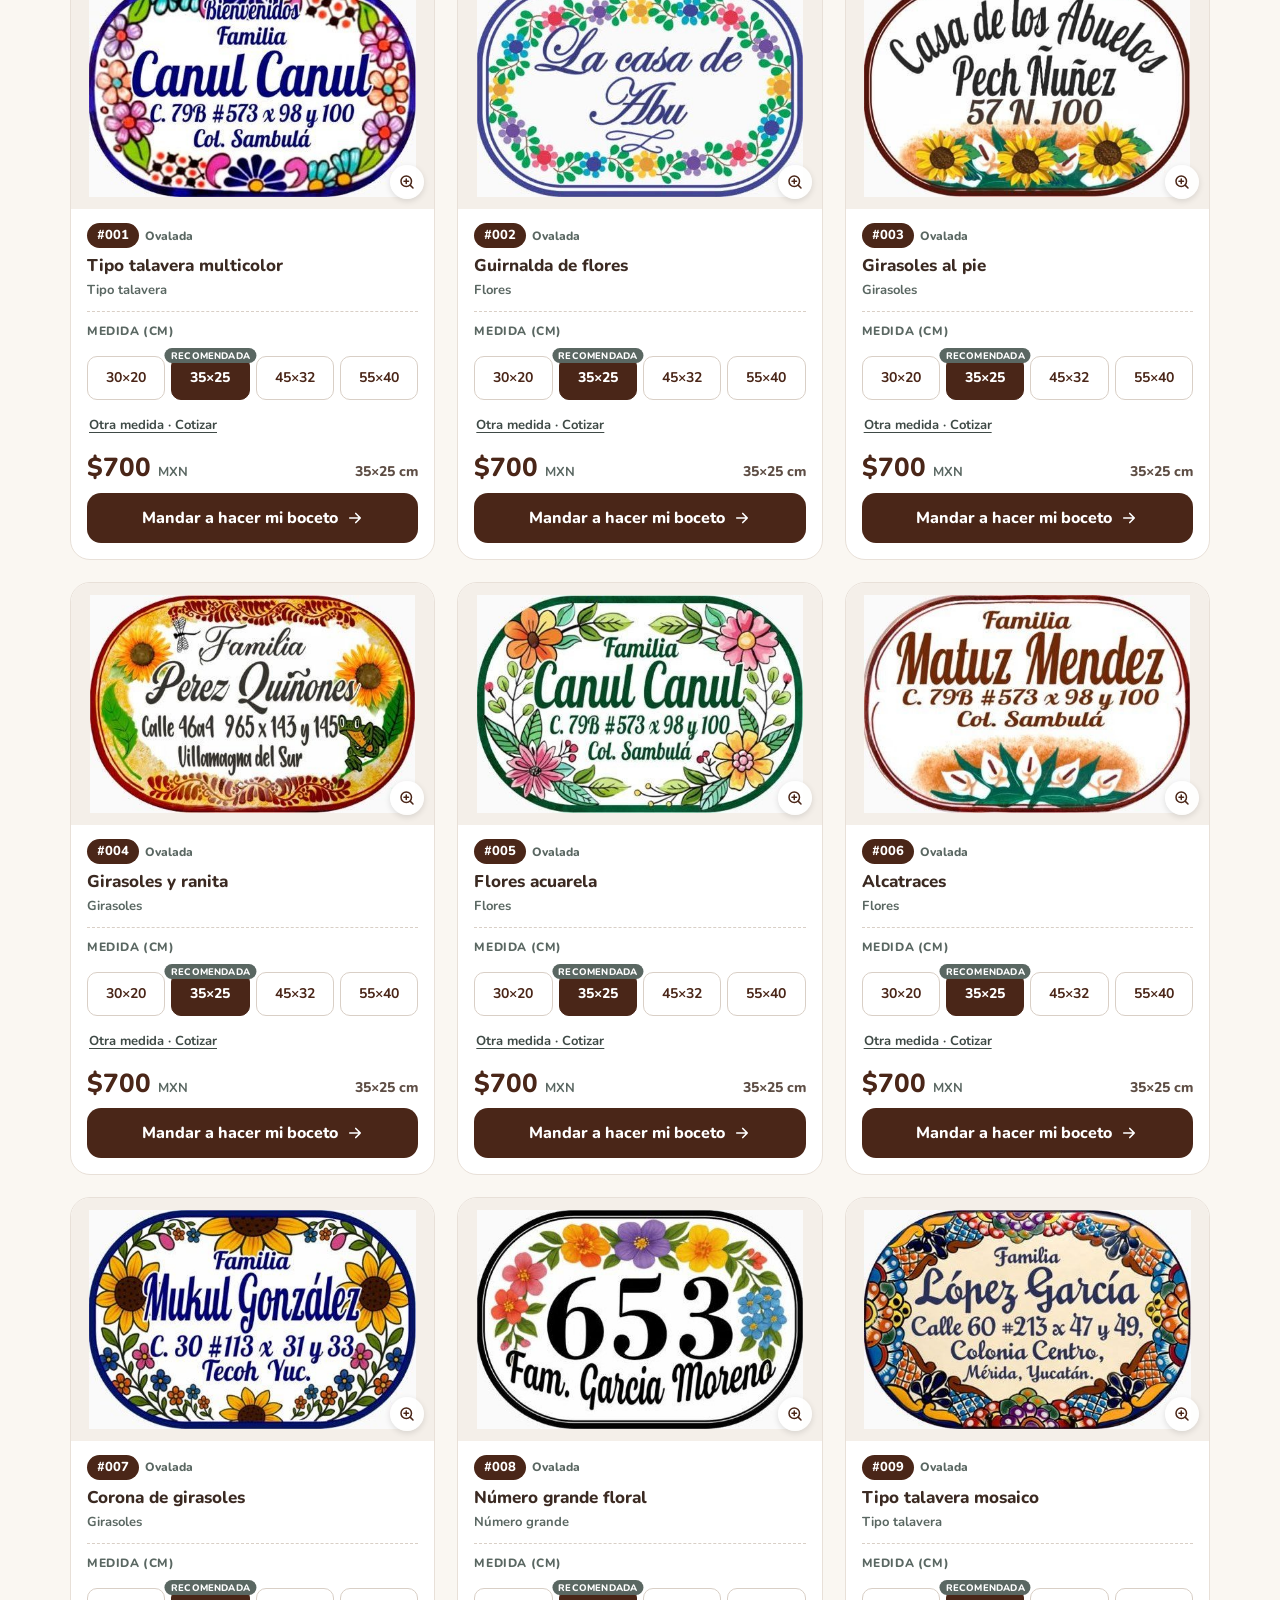
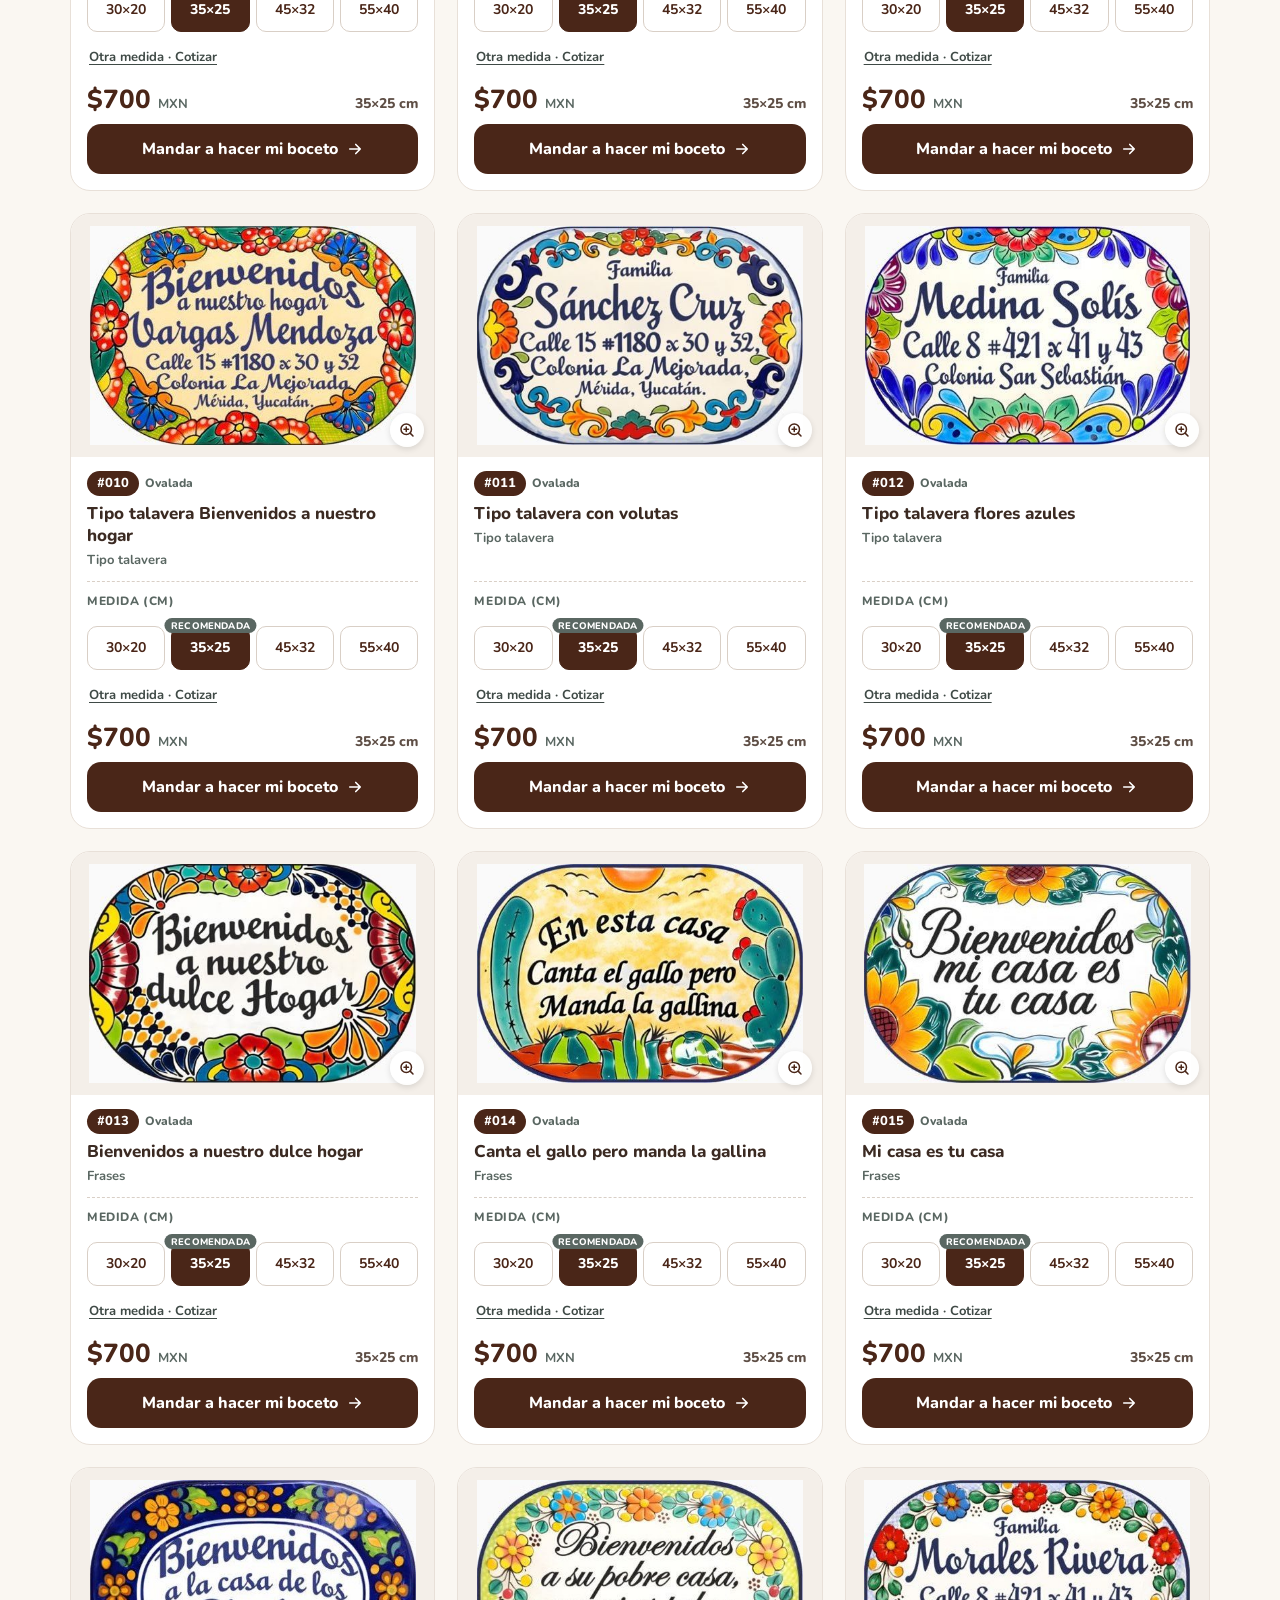
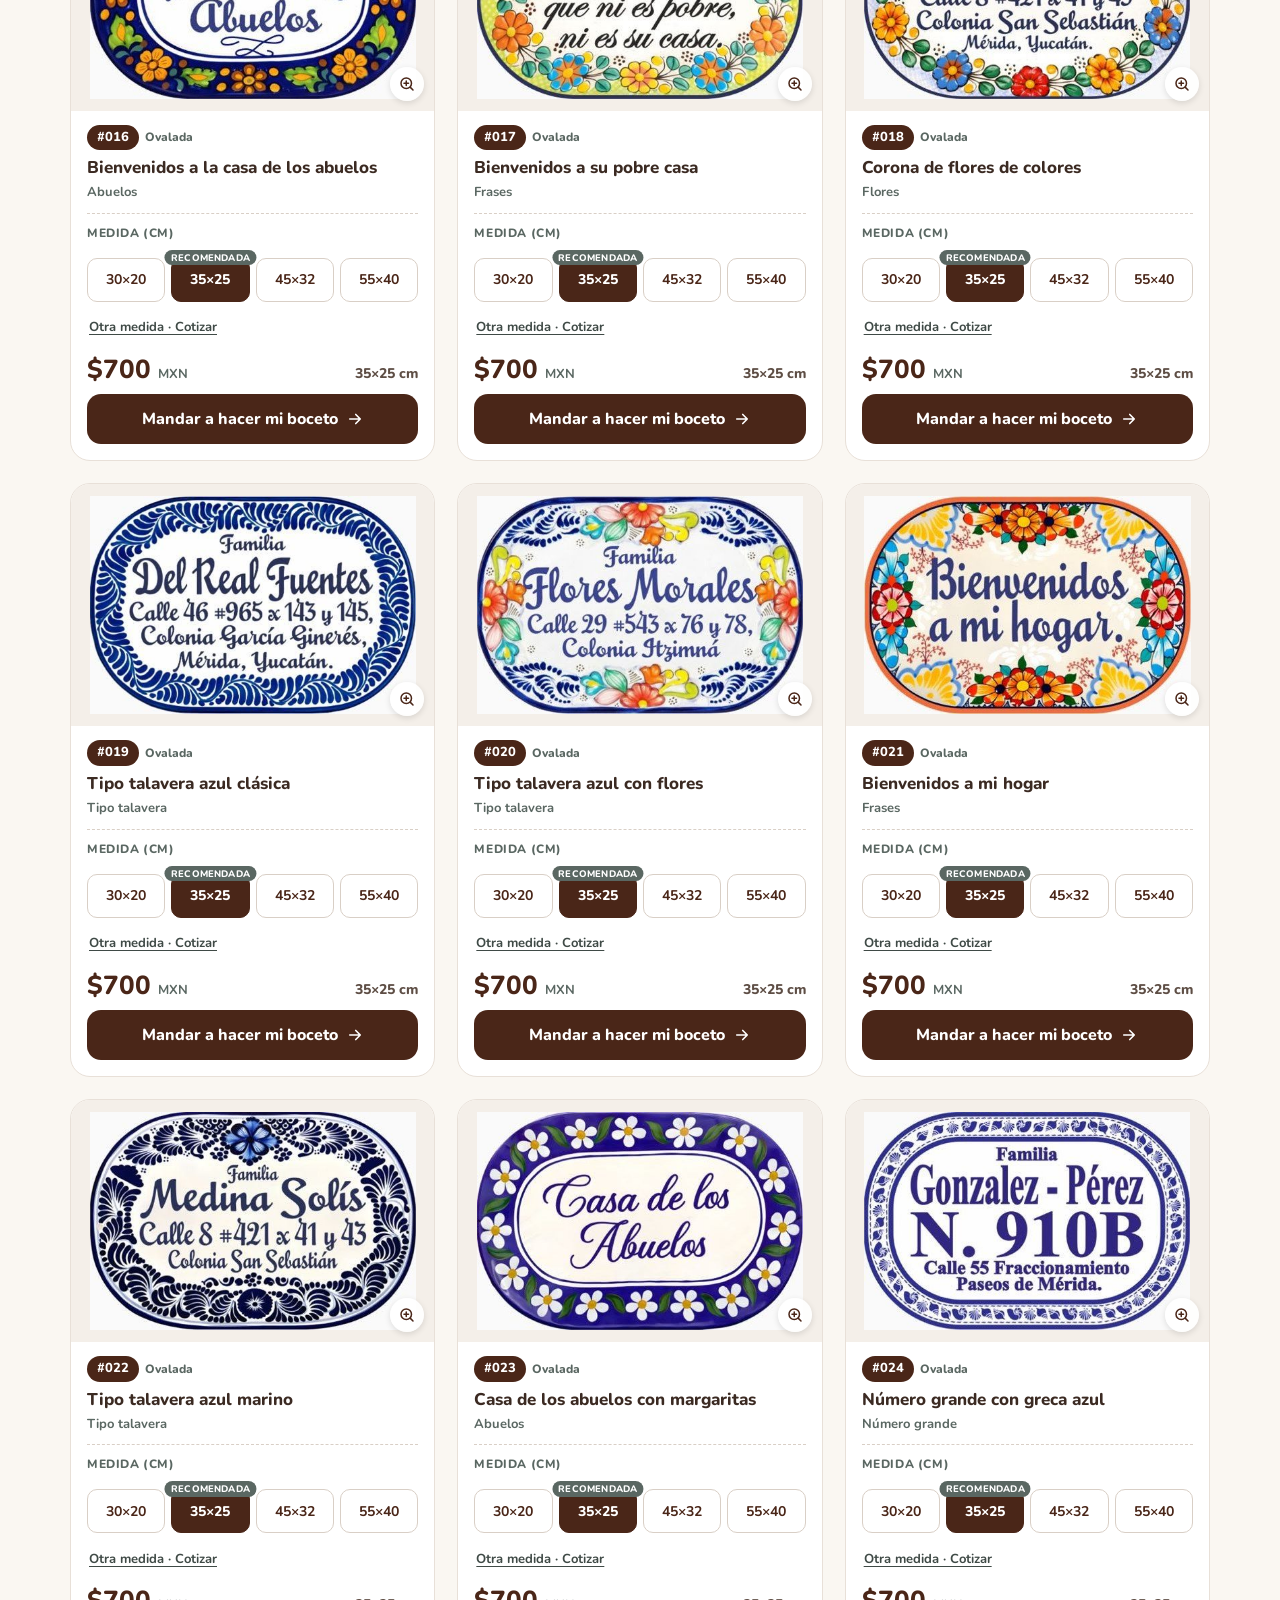
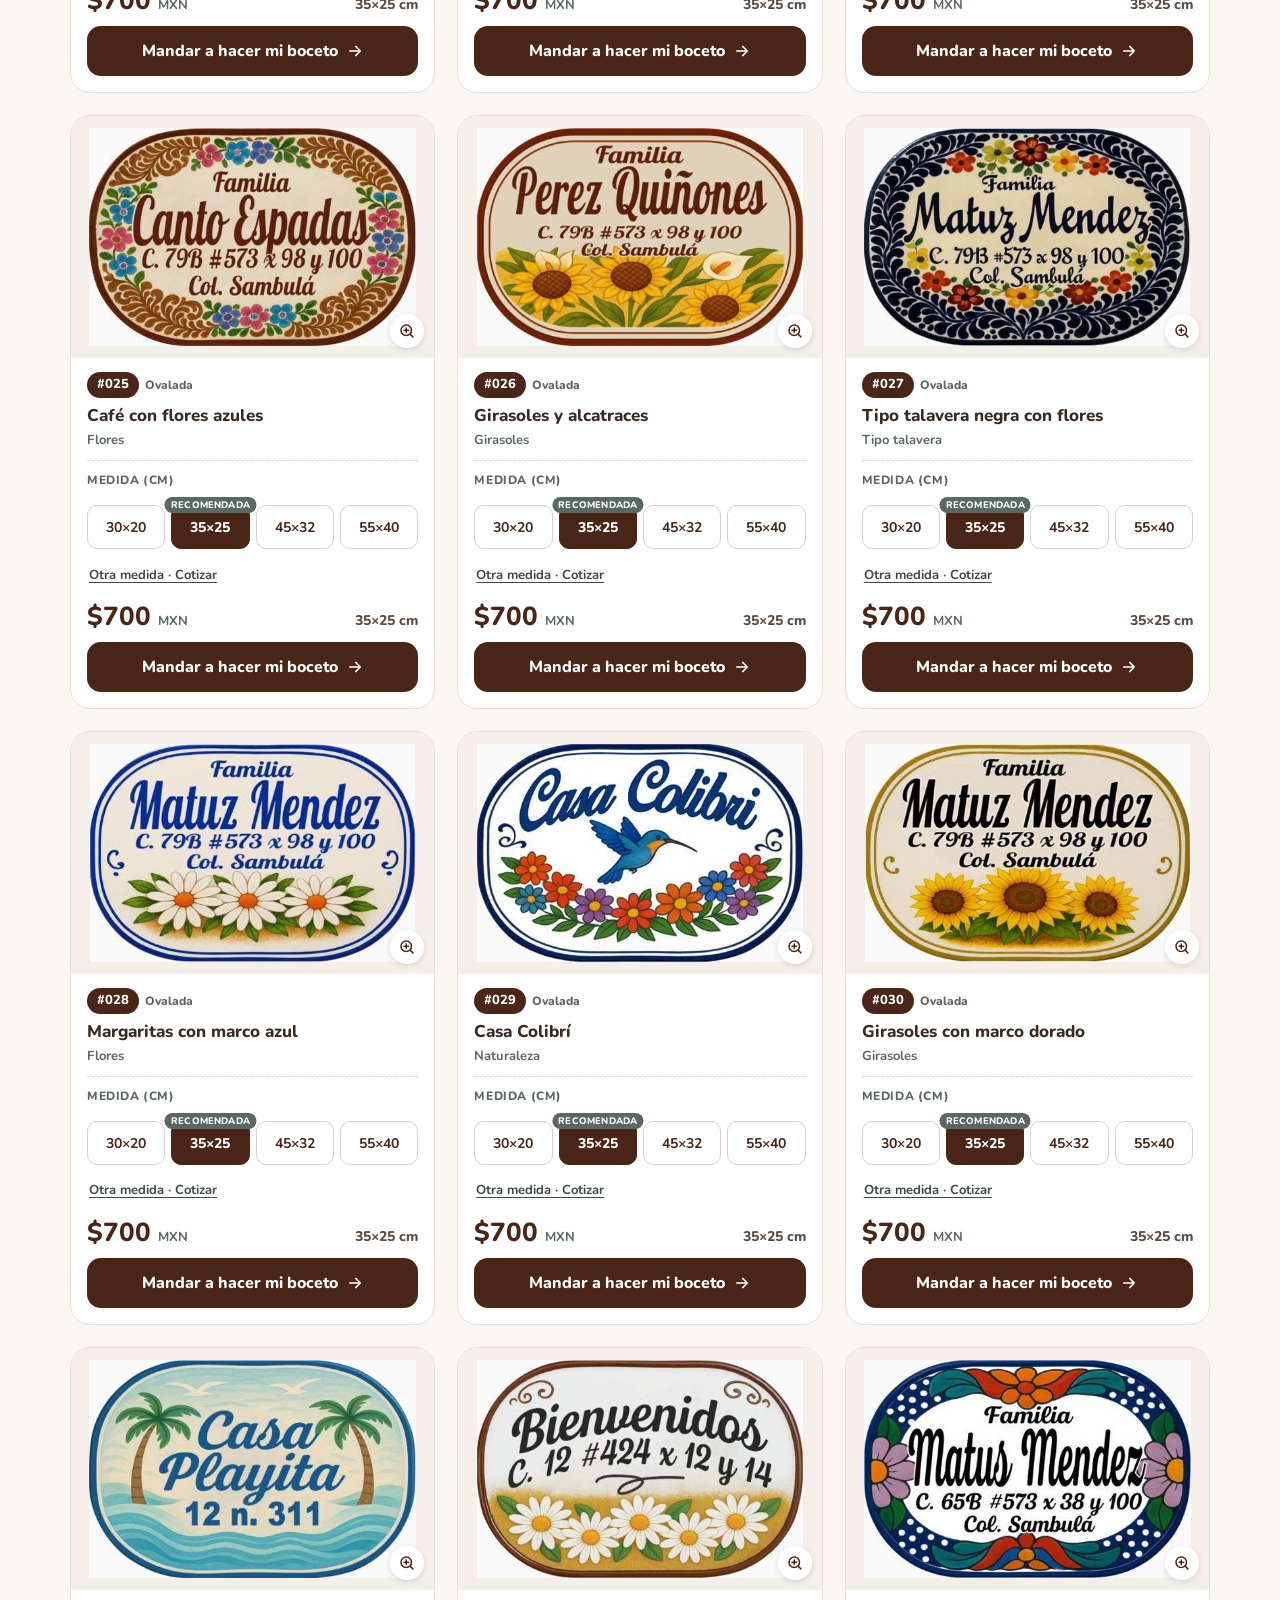
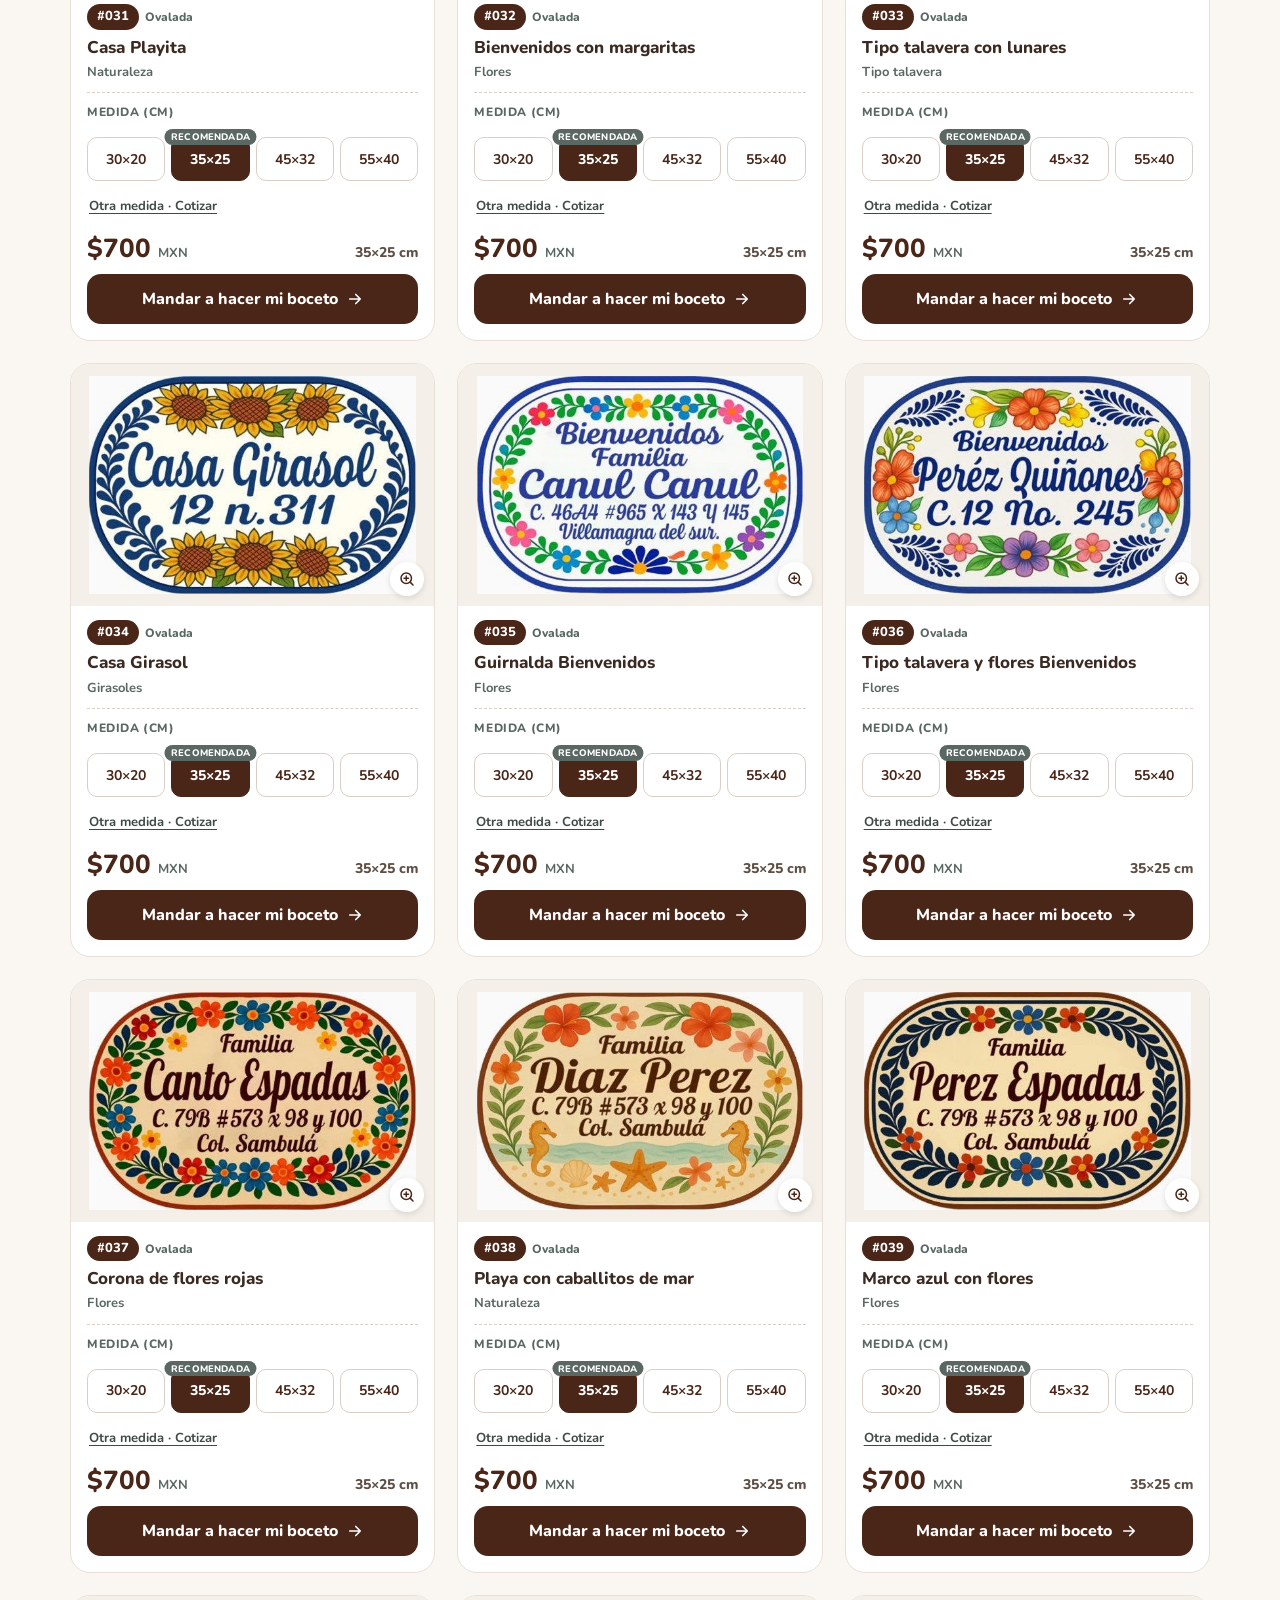
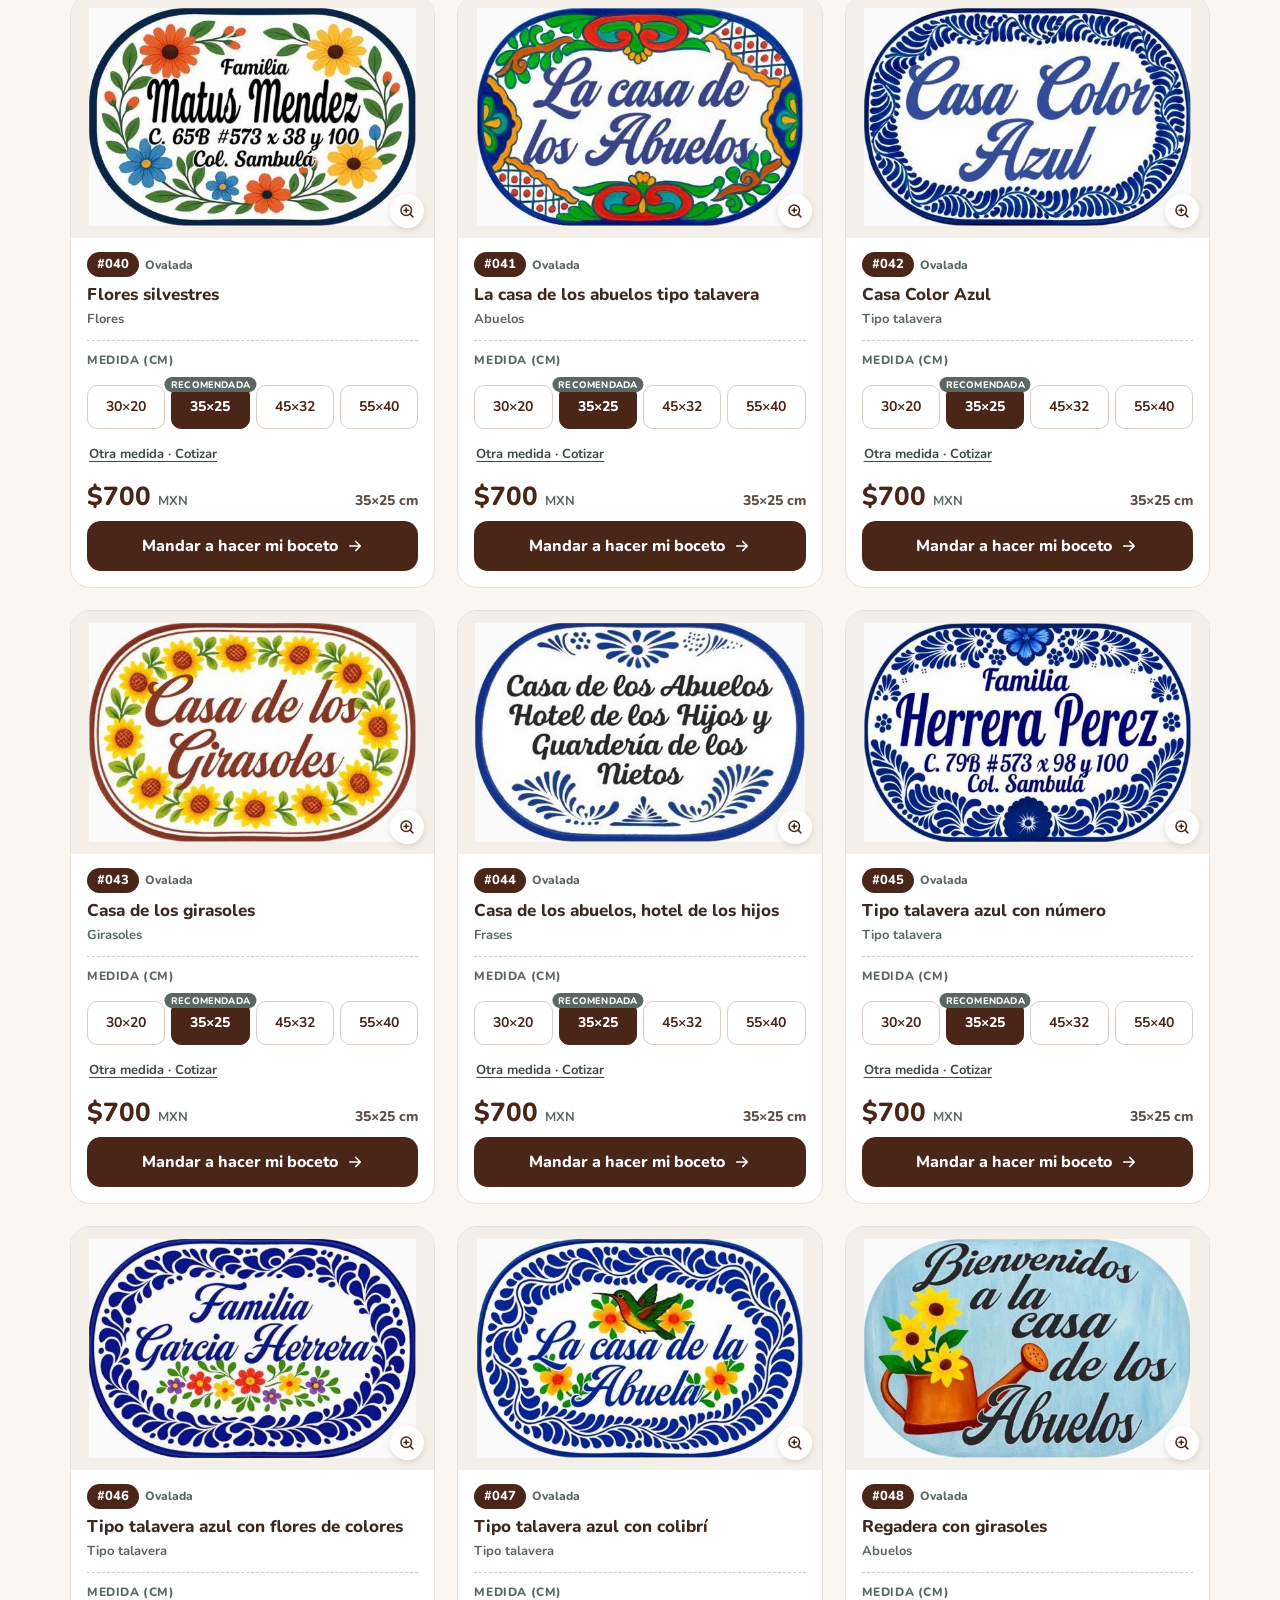
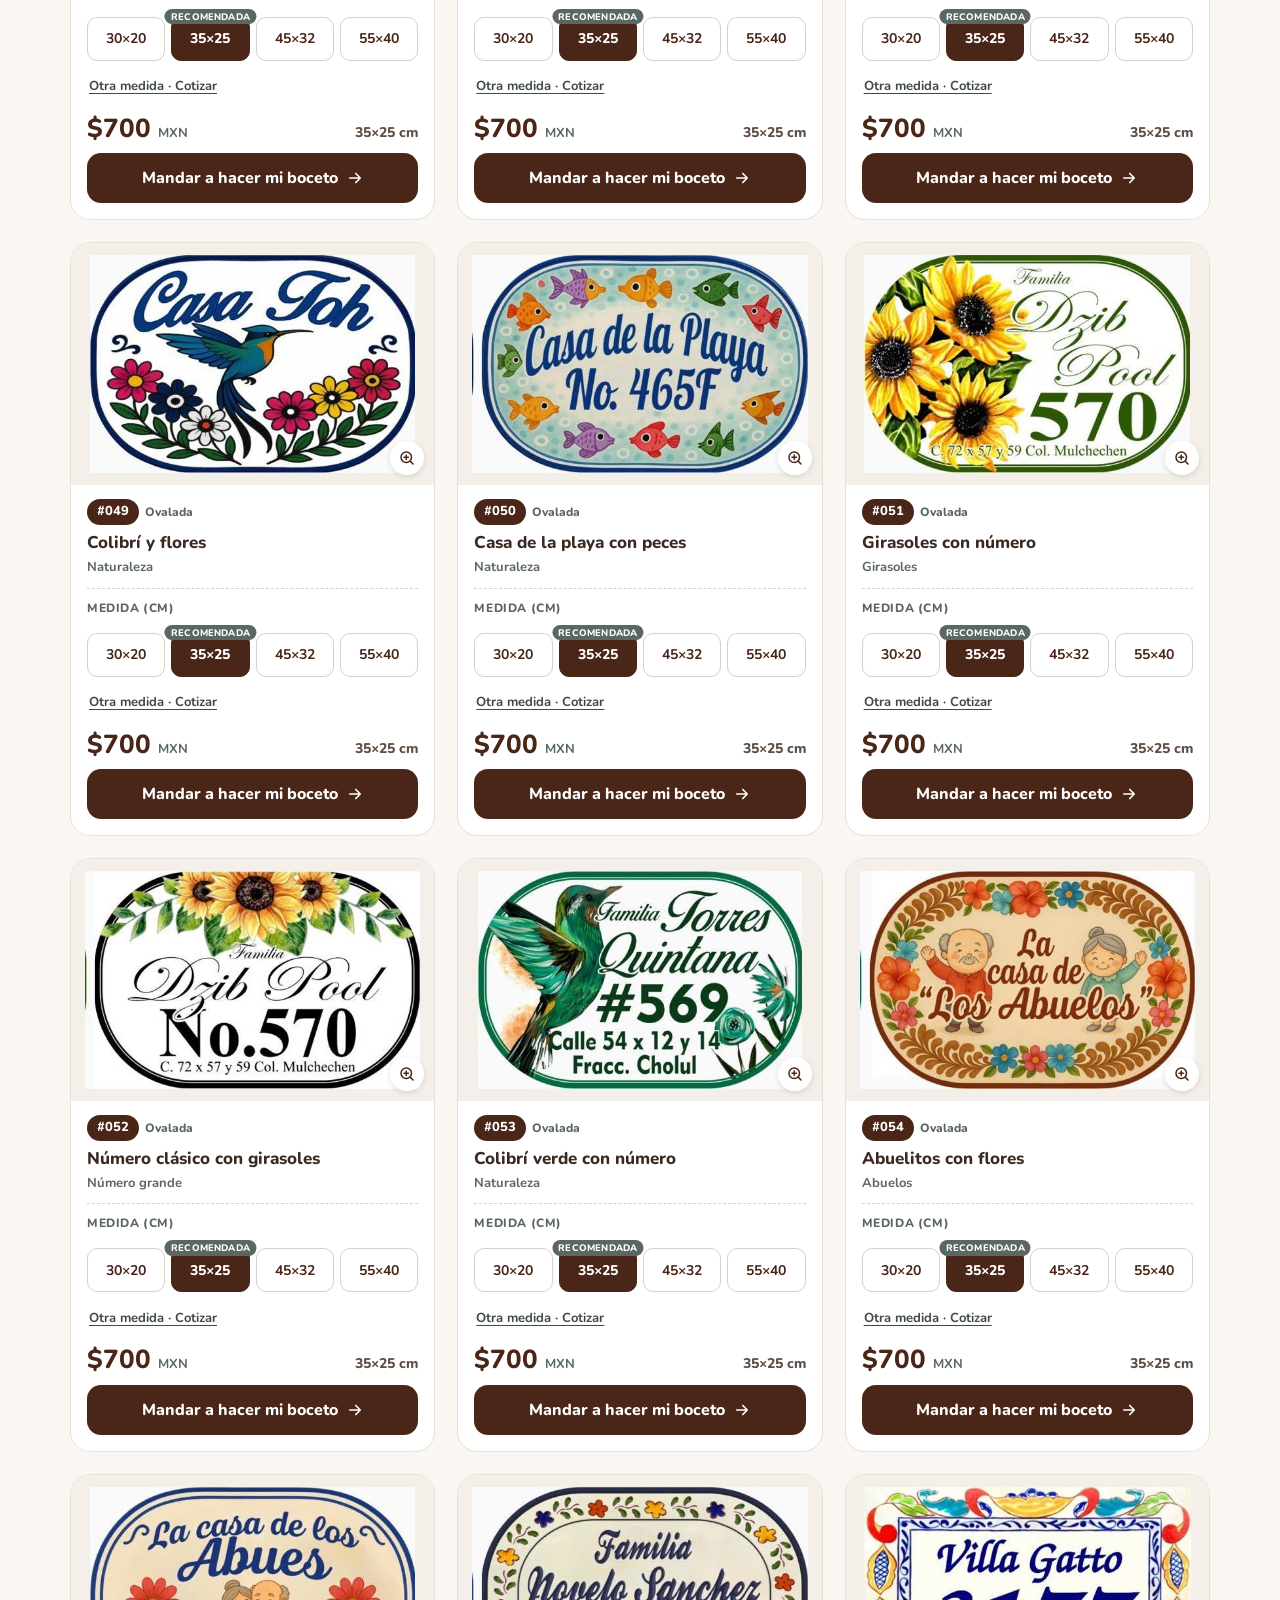
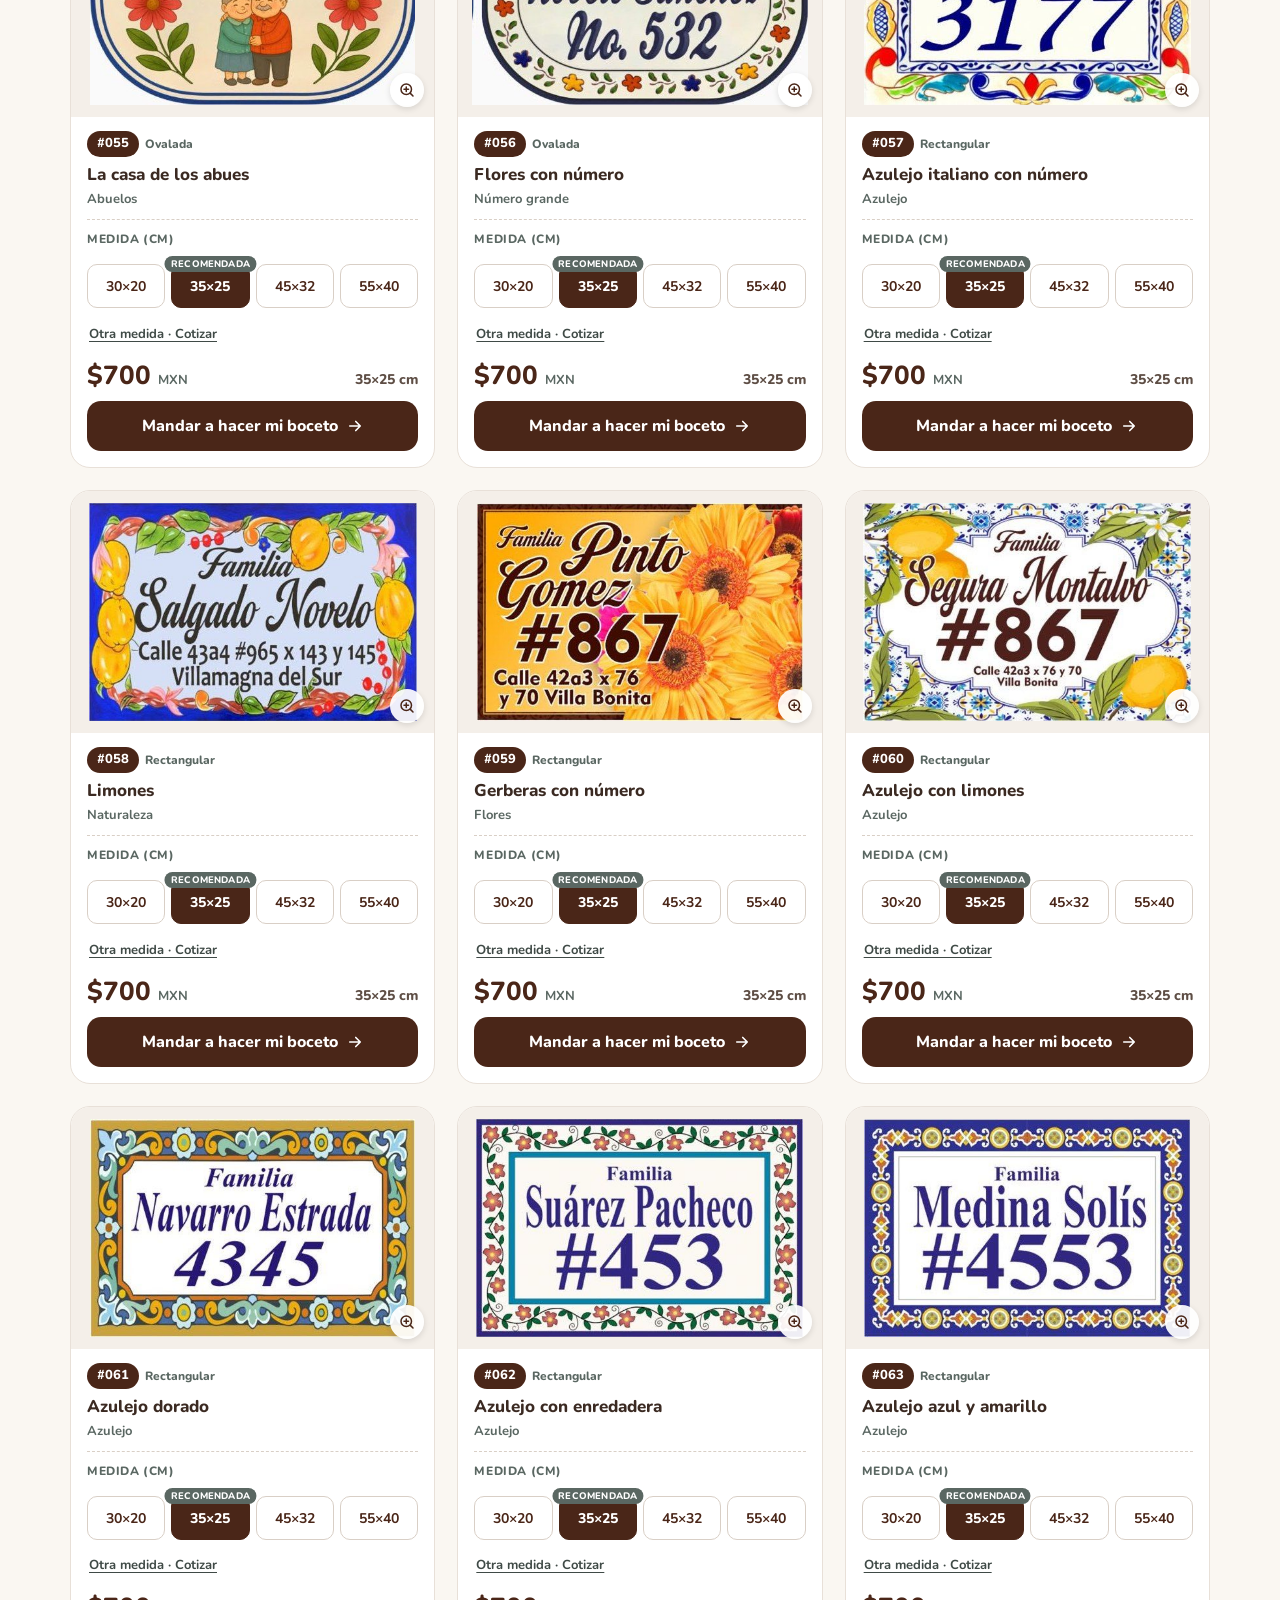
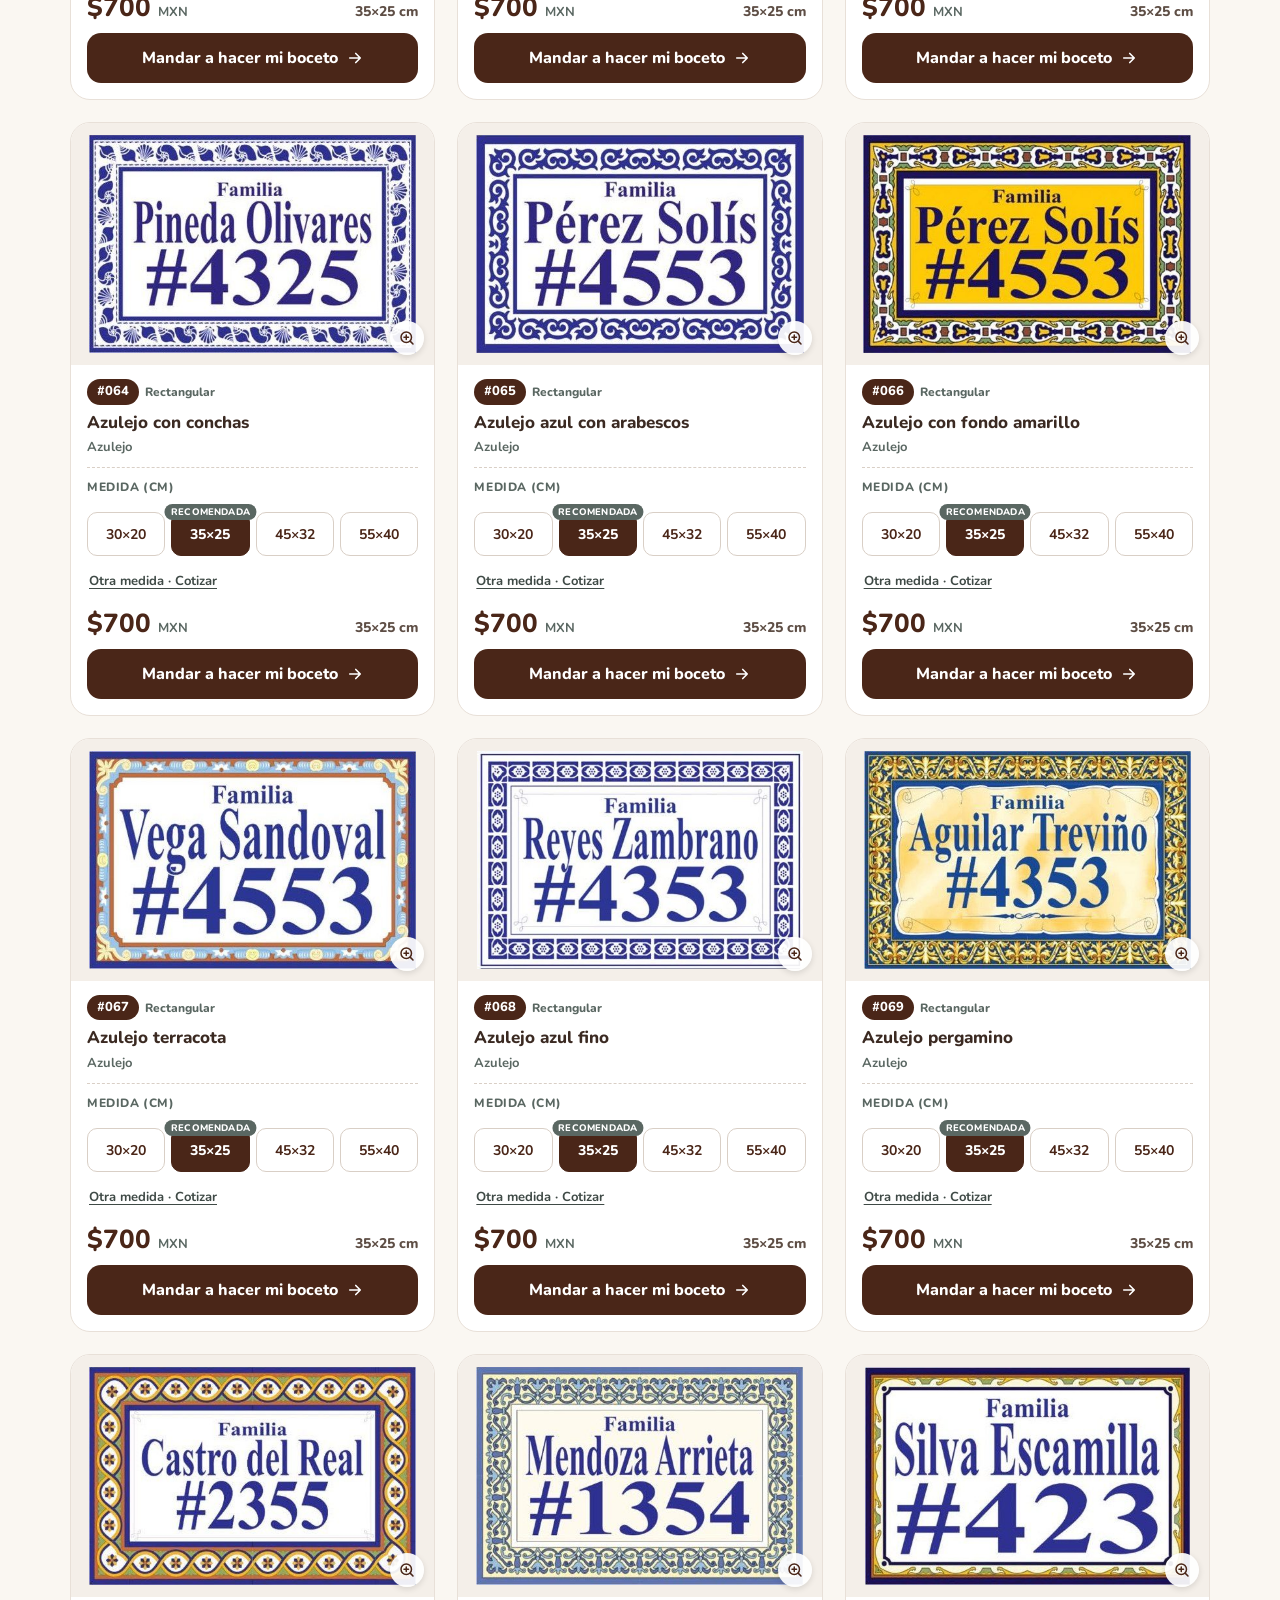
==== commit acbcc80c: "Mensaje de primer contacto y vista previa al compartir el link Co-Authored-By: Claude Opus 5.5 <nore" ====
--- a/index.html
+++ b/index.html
@@ -4,7 +4,16 @@
 <meta charset="utf-8">
 <meta name="viewport" content="width=device-width, initial-scale=1">
 <title>Recoovare – Placas domiciliarias y lápidas en Mérida</title>
-<meta name="description" content="Placas domiciliarias y lápidas personalizadas en Mérida, Yucatán. Más de 100 diseños 100% editables. Pide por WhatsApp.">
+<meta name="description" content="Placas domiciliarias y lápidas personalizadas en Mérida, Yucatán. Más de 160 diseños personalizables. Pide por WhatsApp.">
+<meta property="og:type" content="website">
+<meta property="og:site_name" content="Recoovare">
+<meta property="og:title" content="Catálogo de placas domiciliarias y lápidas · Recoovare">
+<meta property="og:description" content="Más de 160 diseños personalizables en Mérida. Elige tu modelo y pide tu boceto digital gratis por WhatsApp.">
+<meta property="og:image" content="https://recoovare.pages.dev/fotos/compartir.jpg">
+<meta property="og:image:width" content="1200">
+<meta property="og:image:height" content="630">
+<meta property="og:url" content="https://recoovare.pages.dev/">
+<meta name="twitter:card" content="summary_large_image">
 <link rel="icon" href="fotos/logo.png">
 <link rel="preconnect" href="https://fonts.googleapis.com">
 <link rel="preconnect" href="https://fonts.gstatic.com" crossorigin>
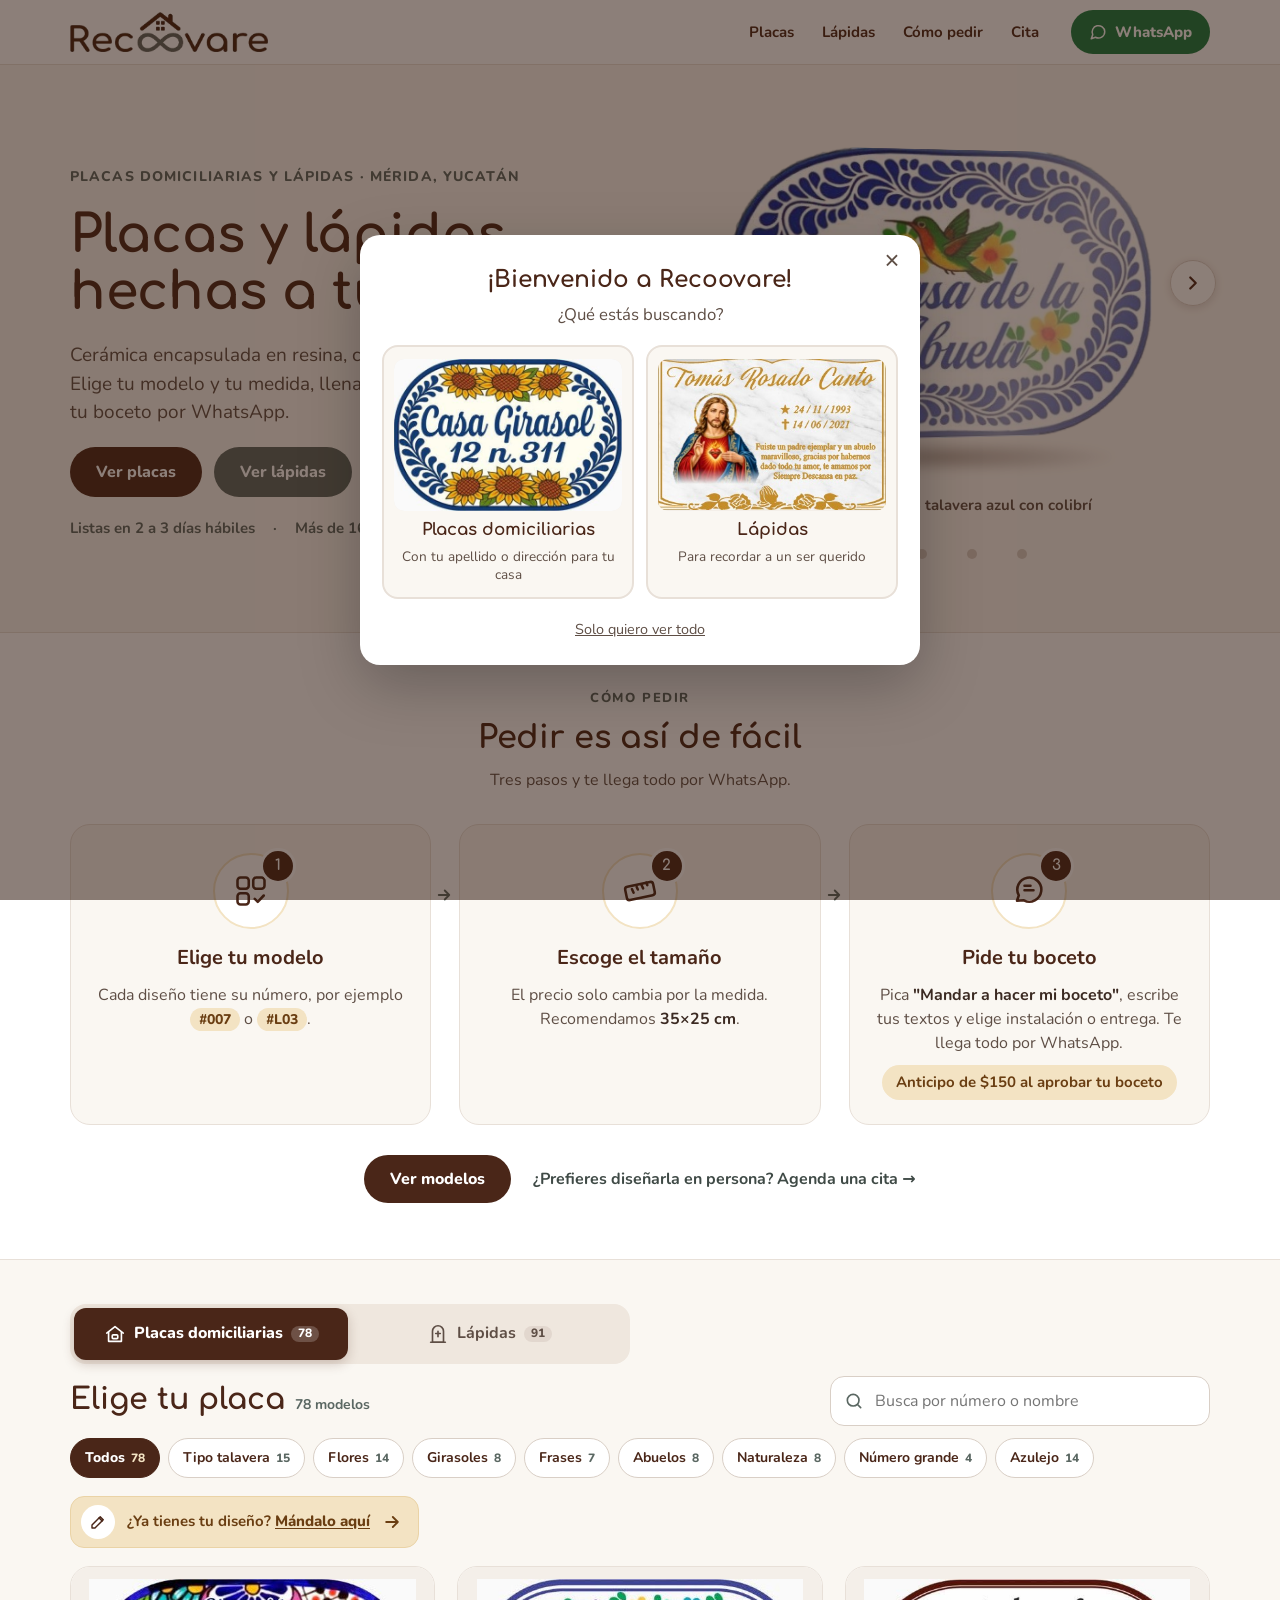
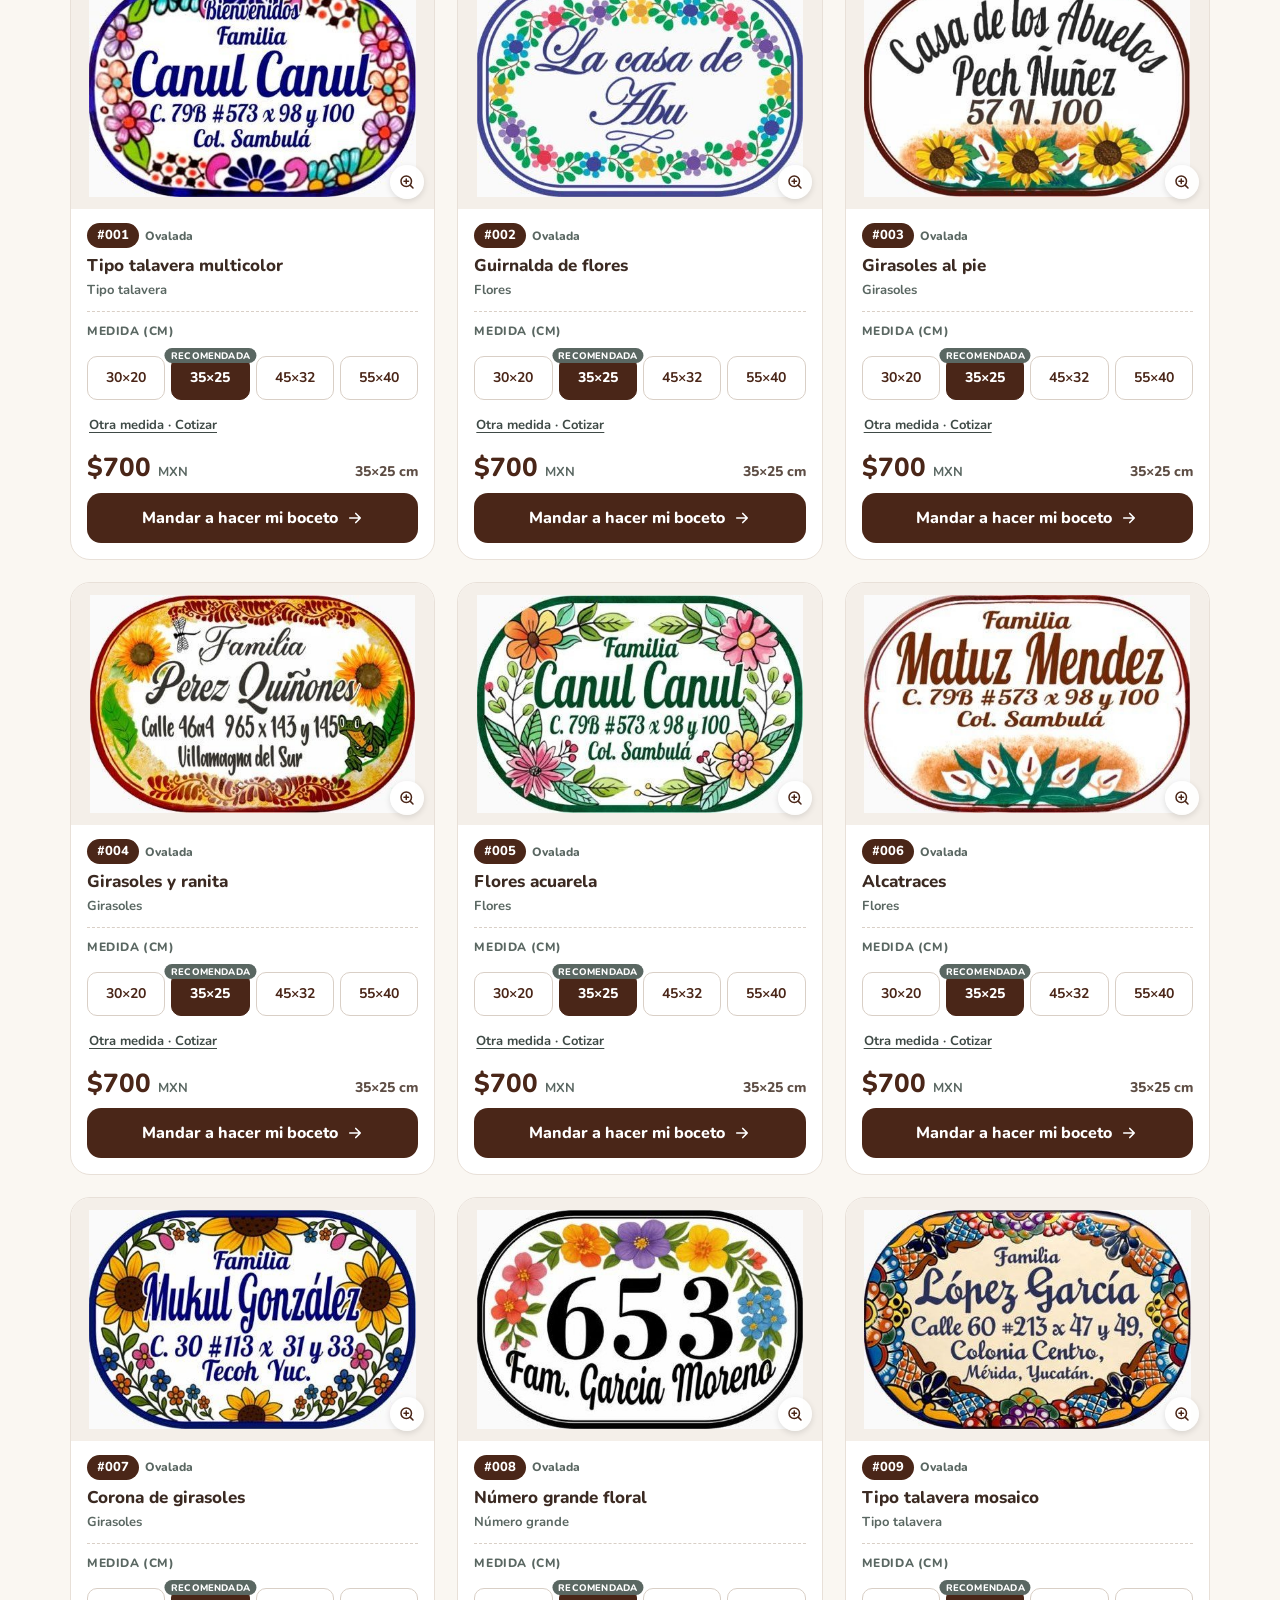
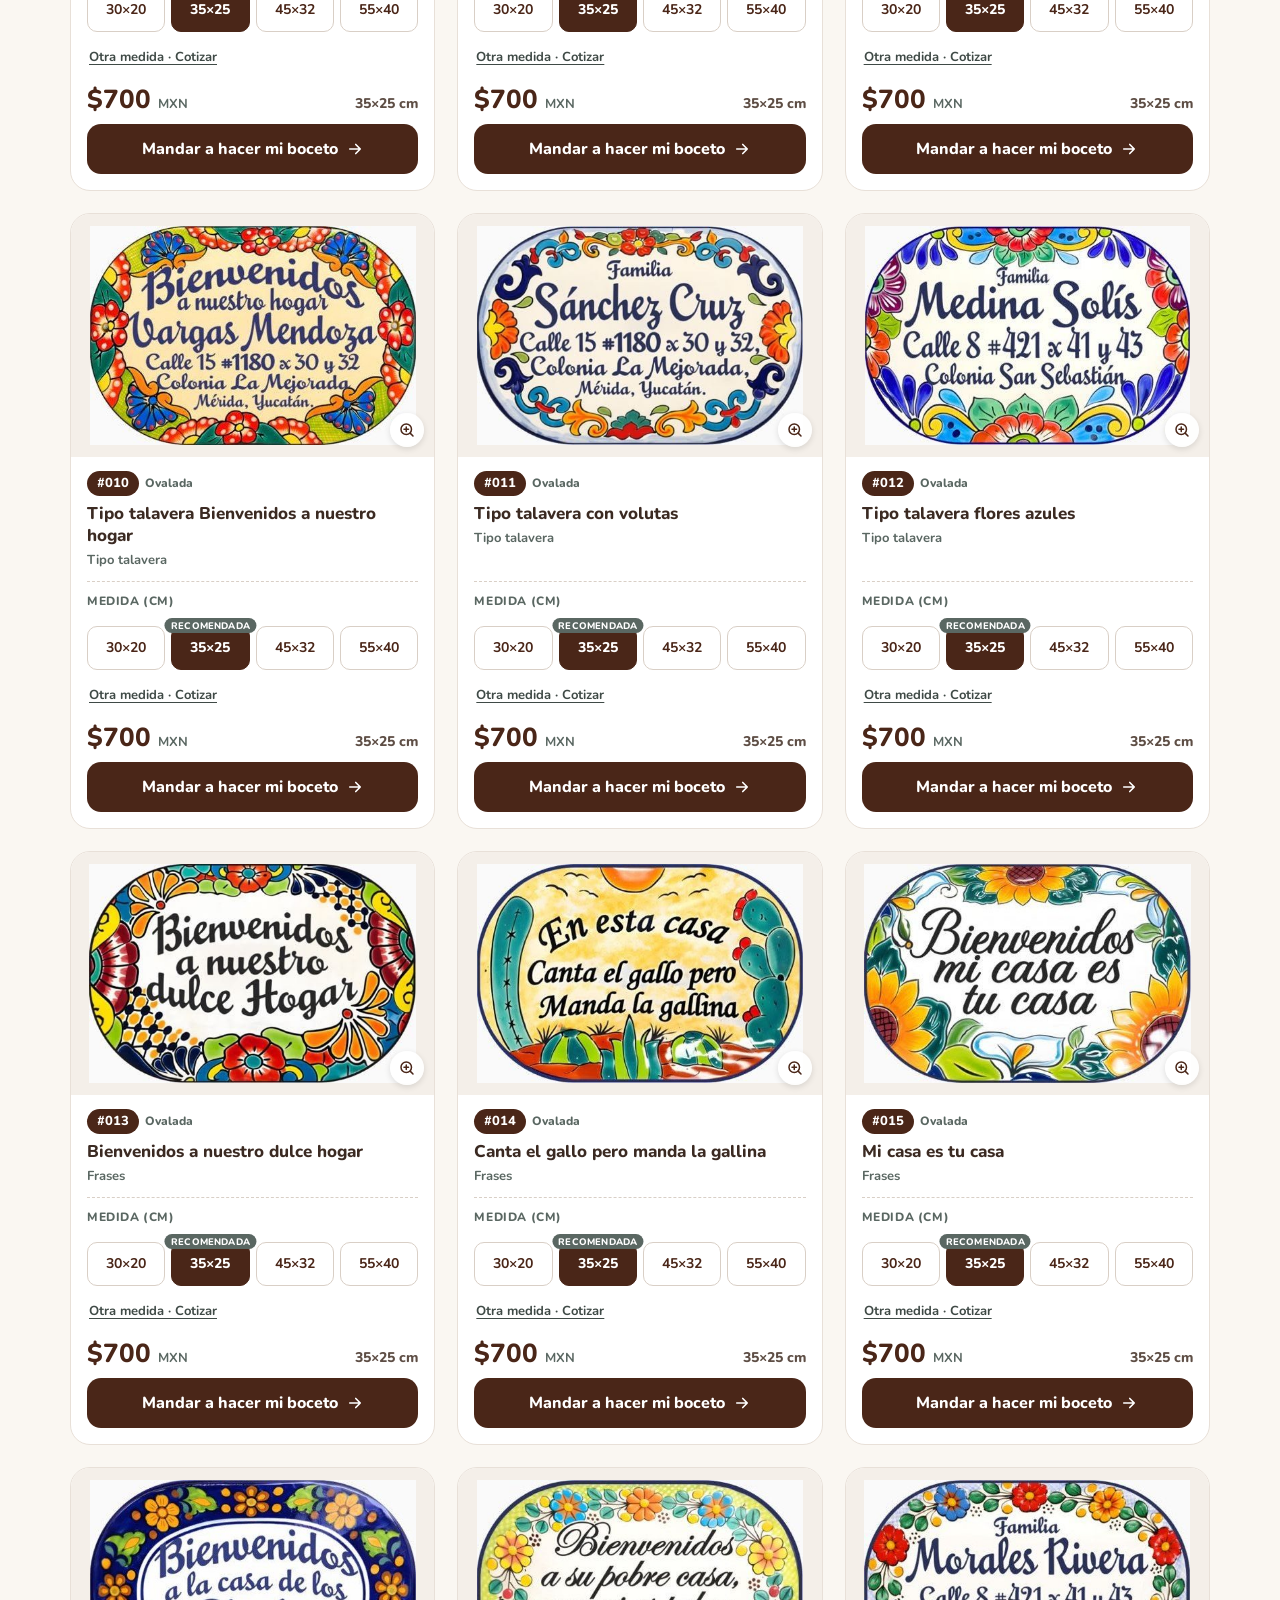
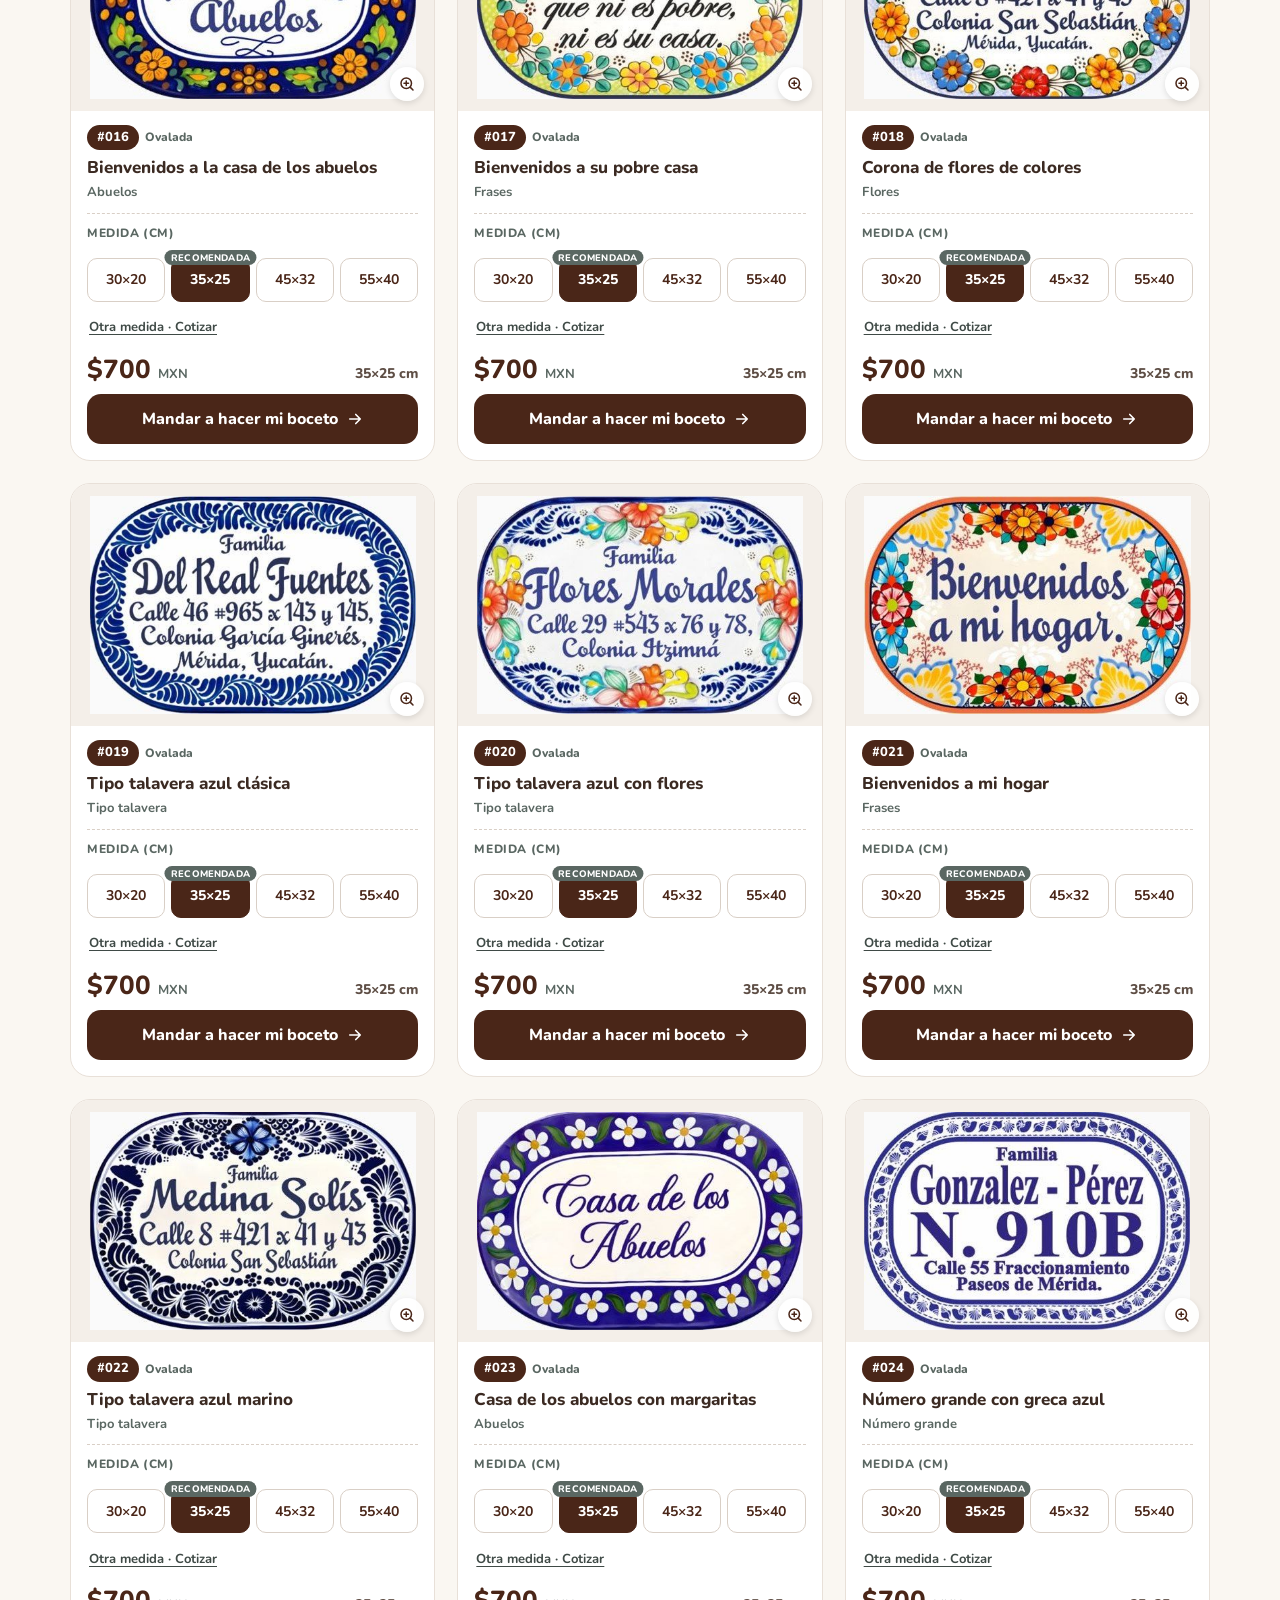
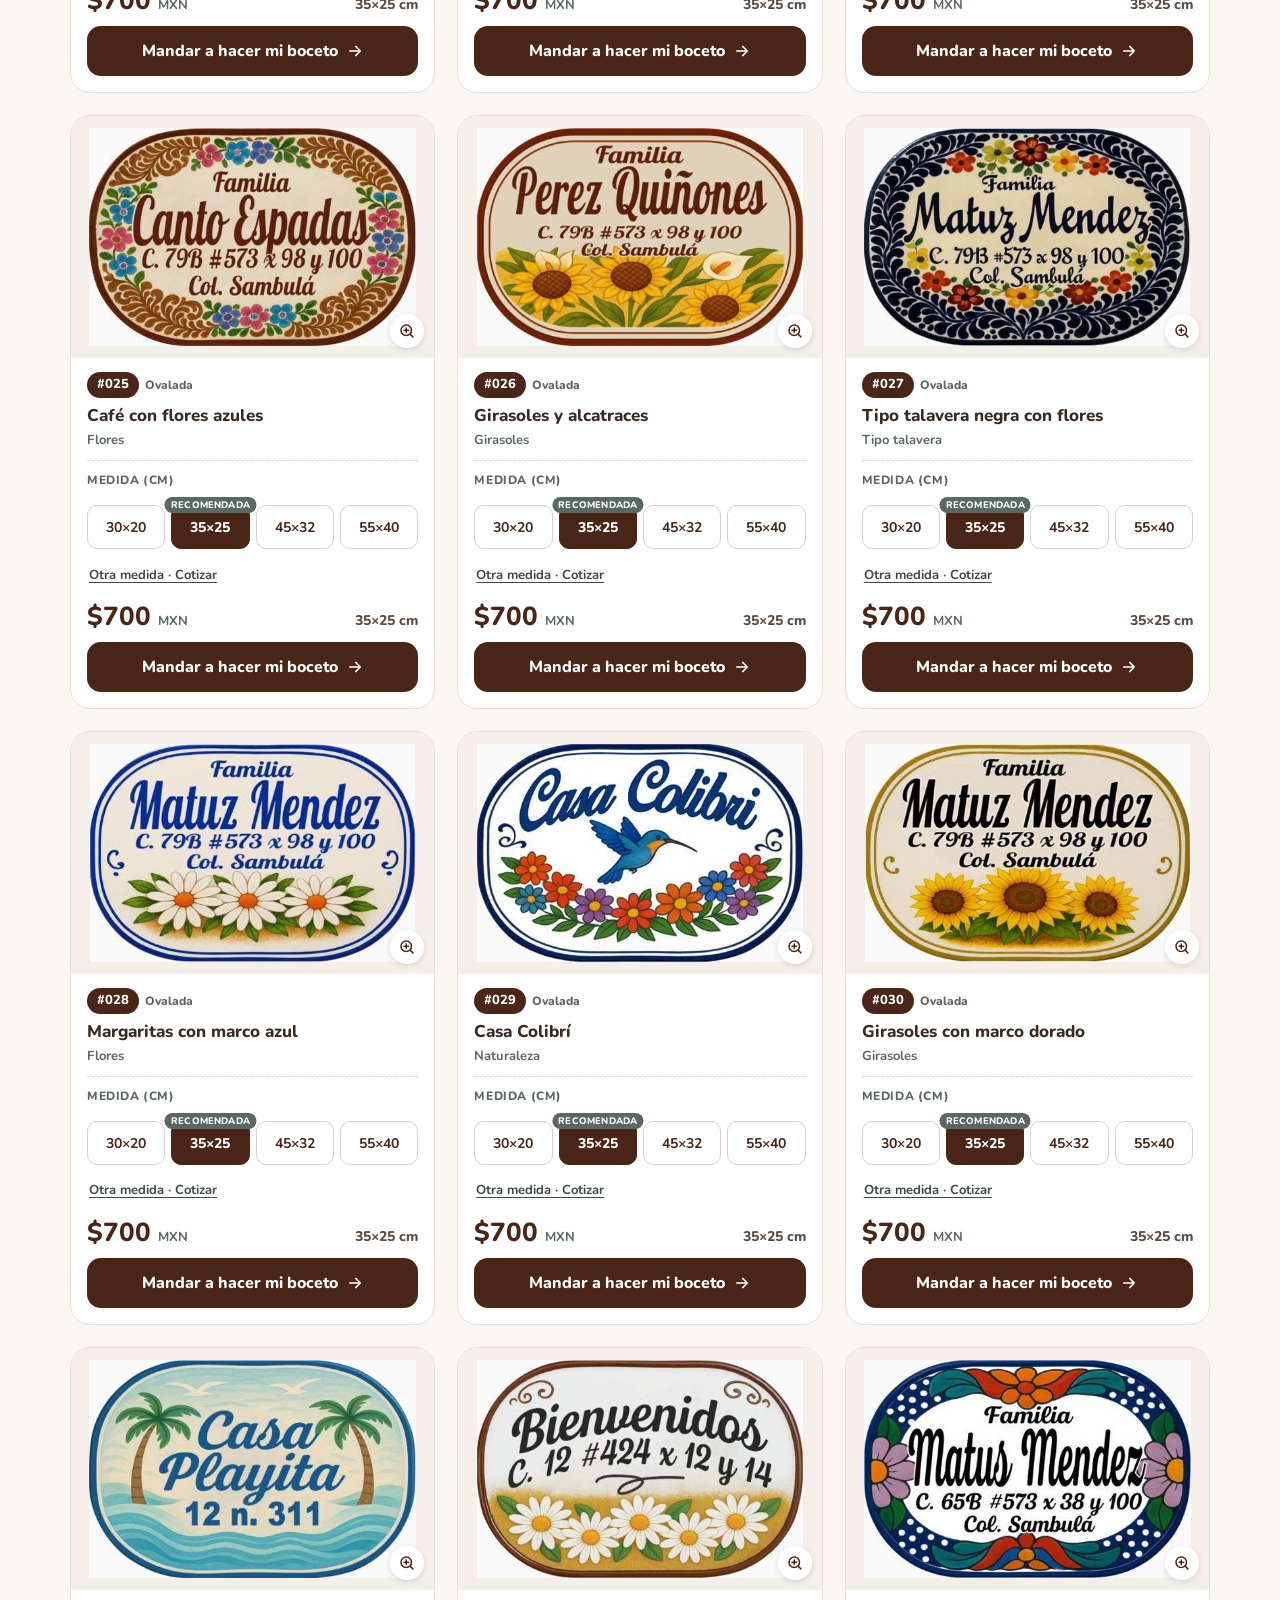
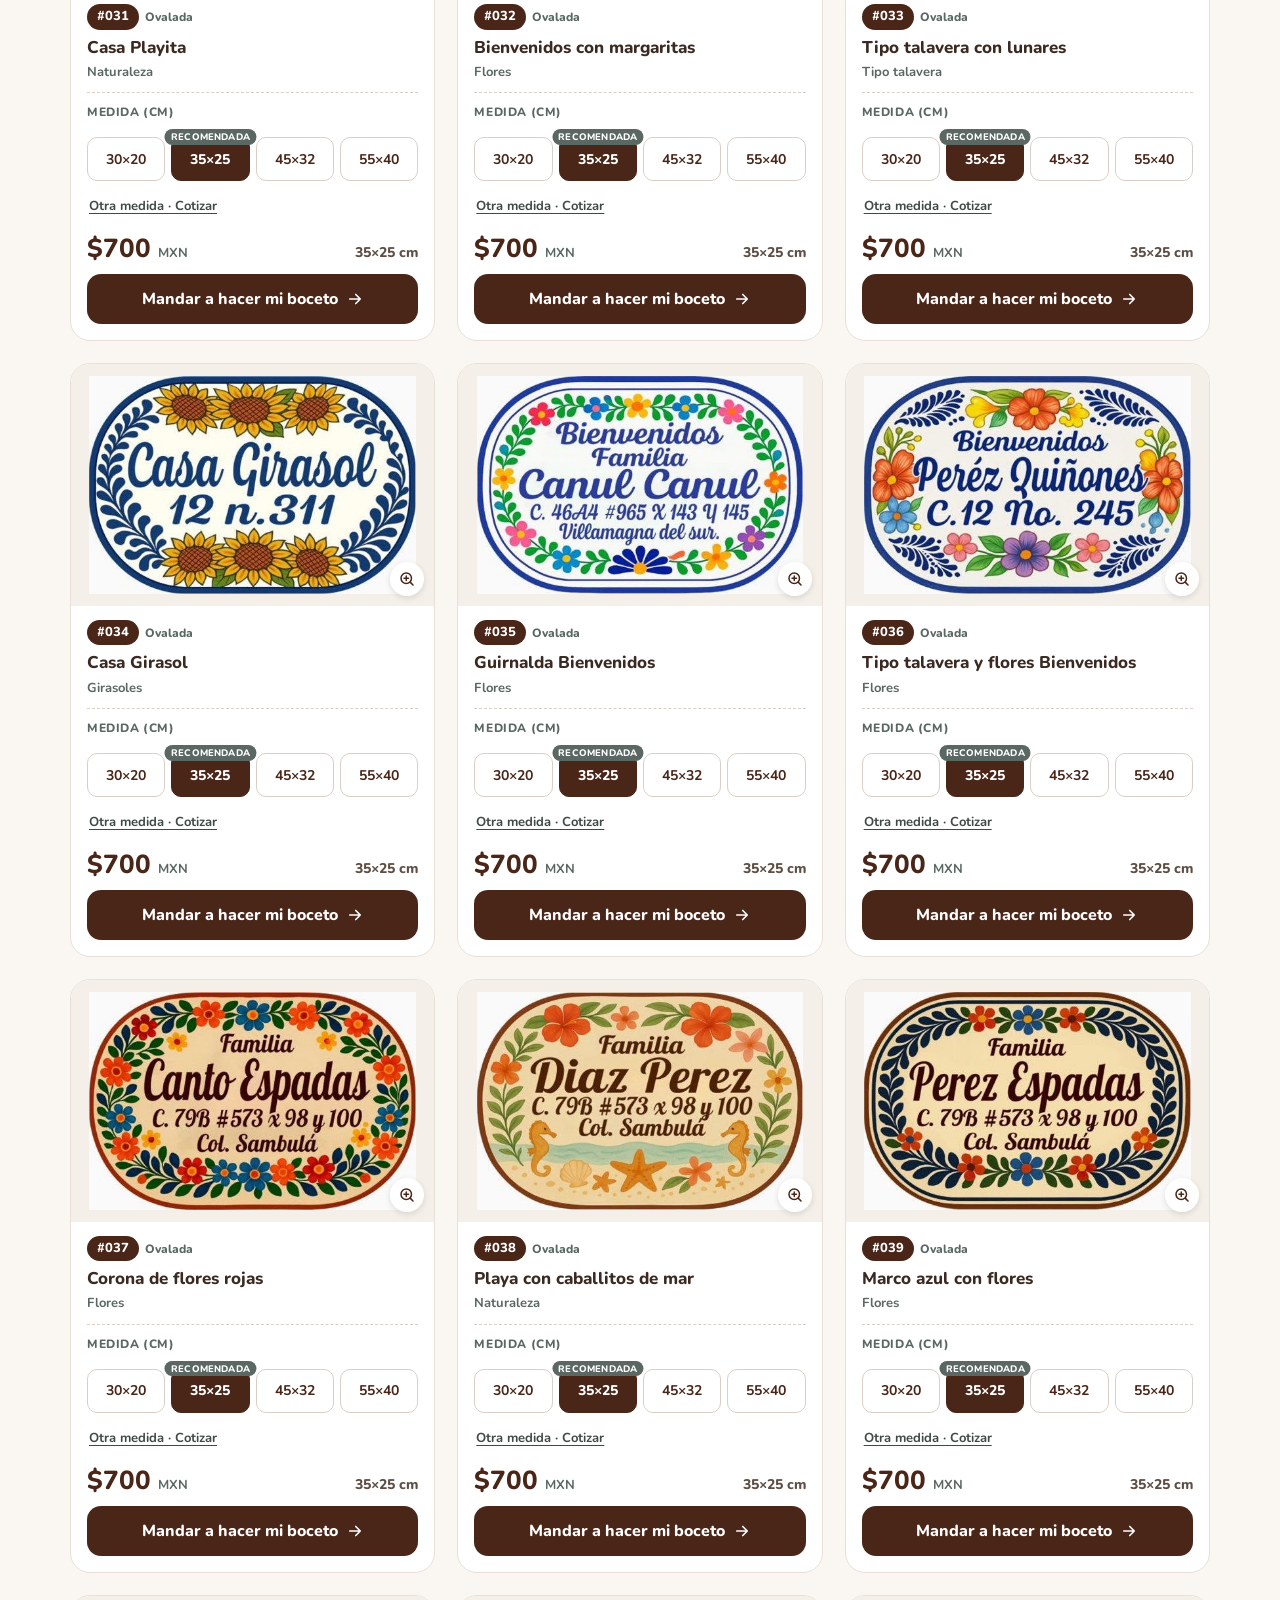
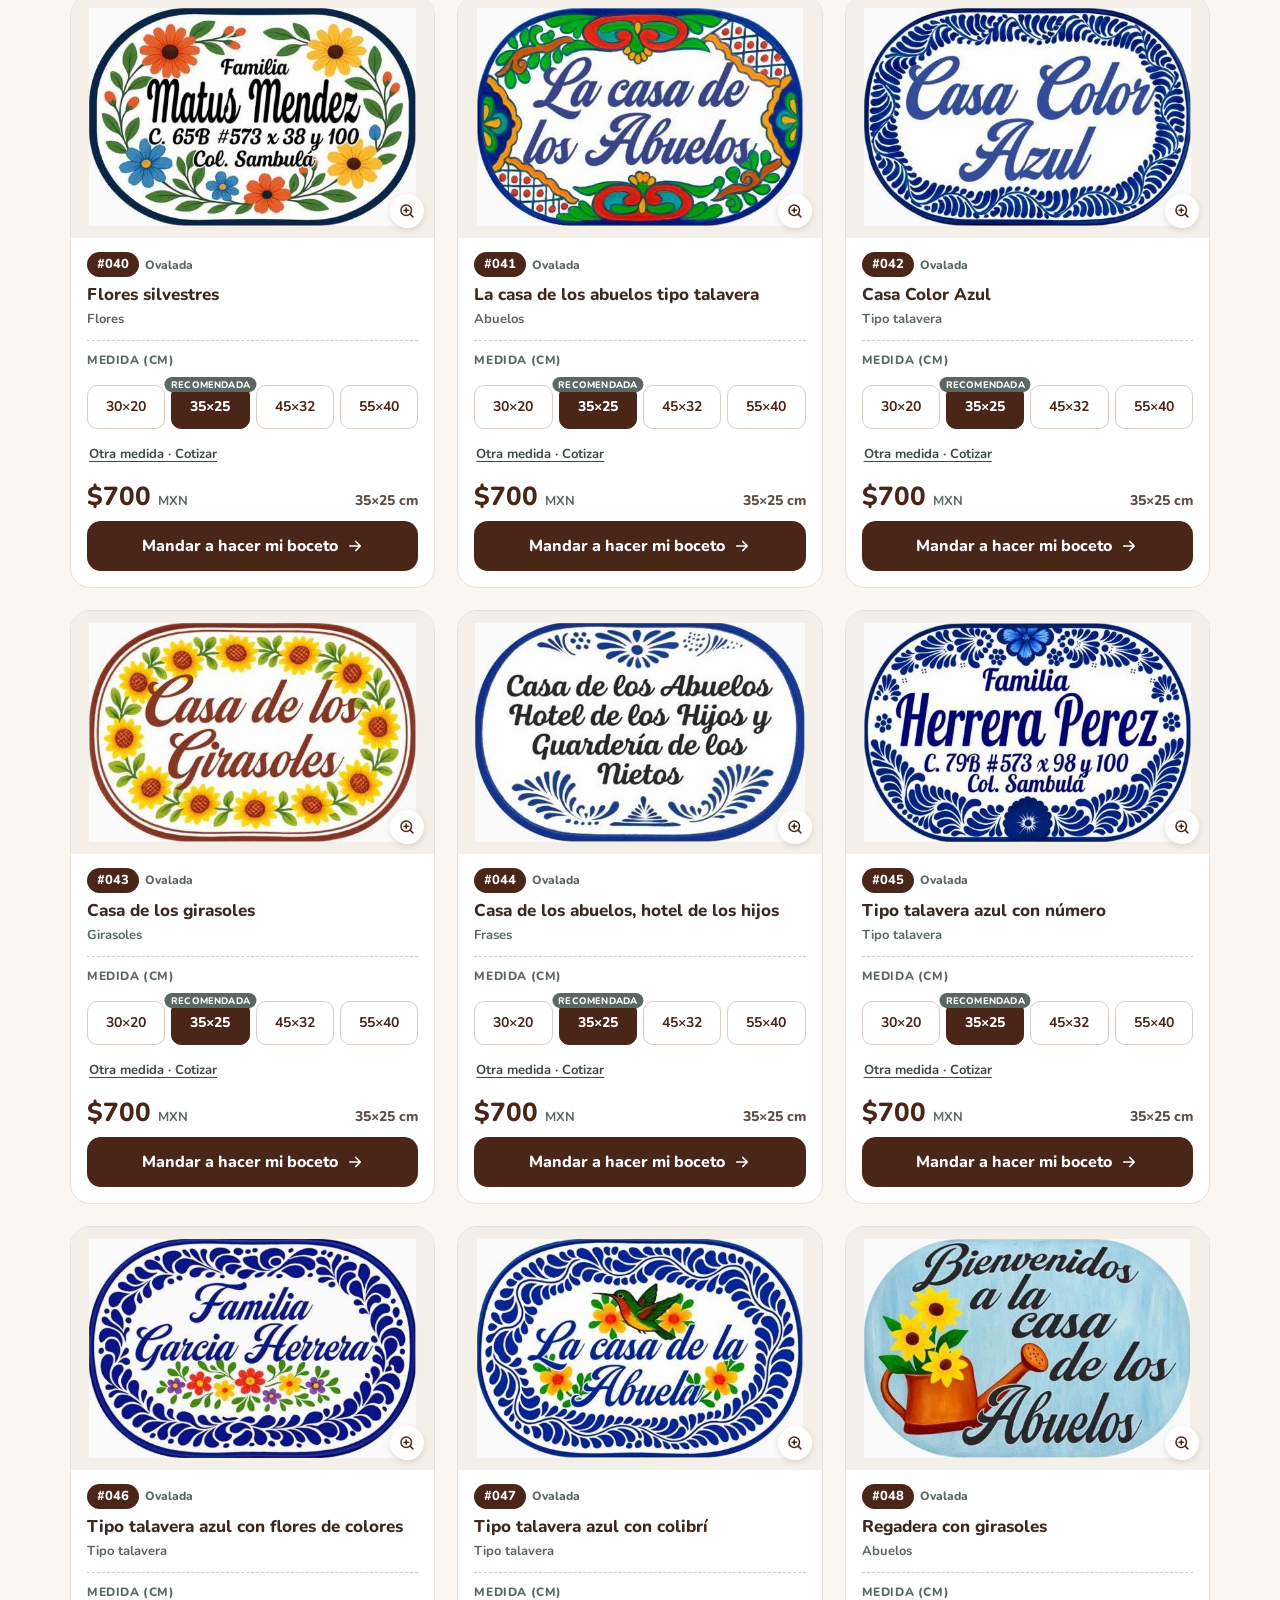
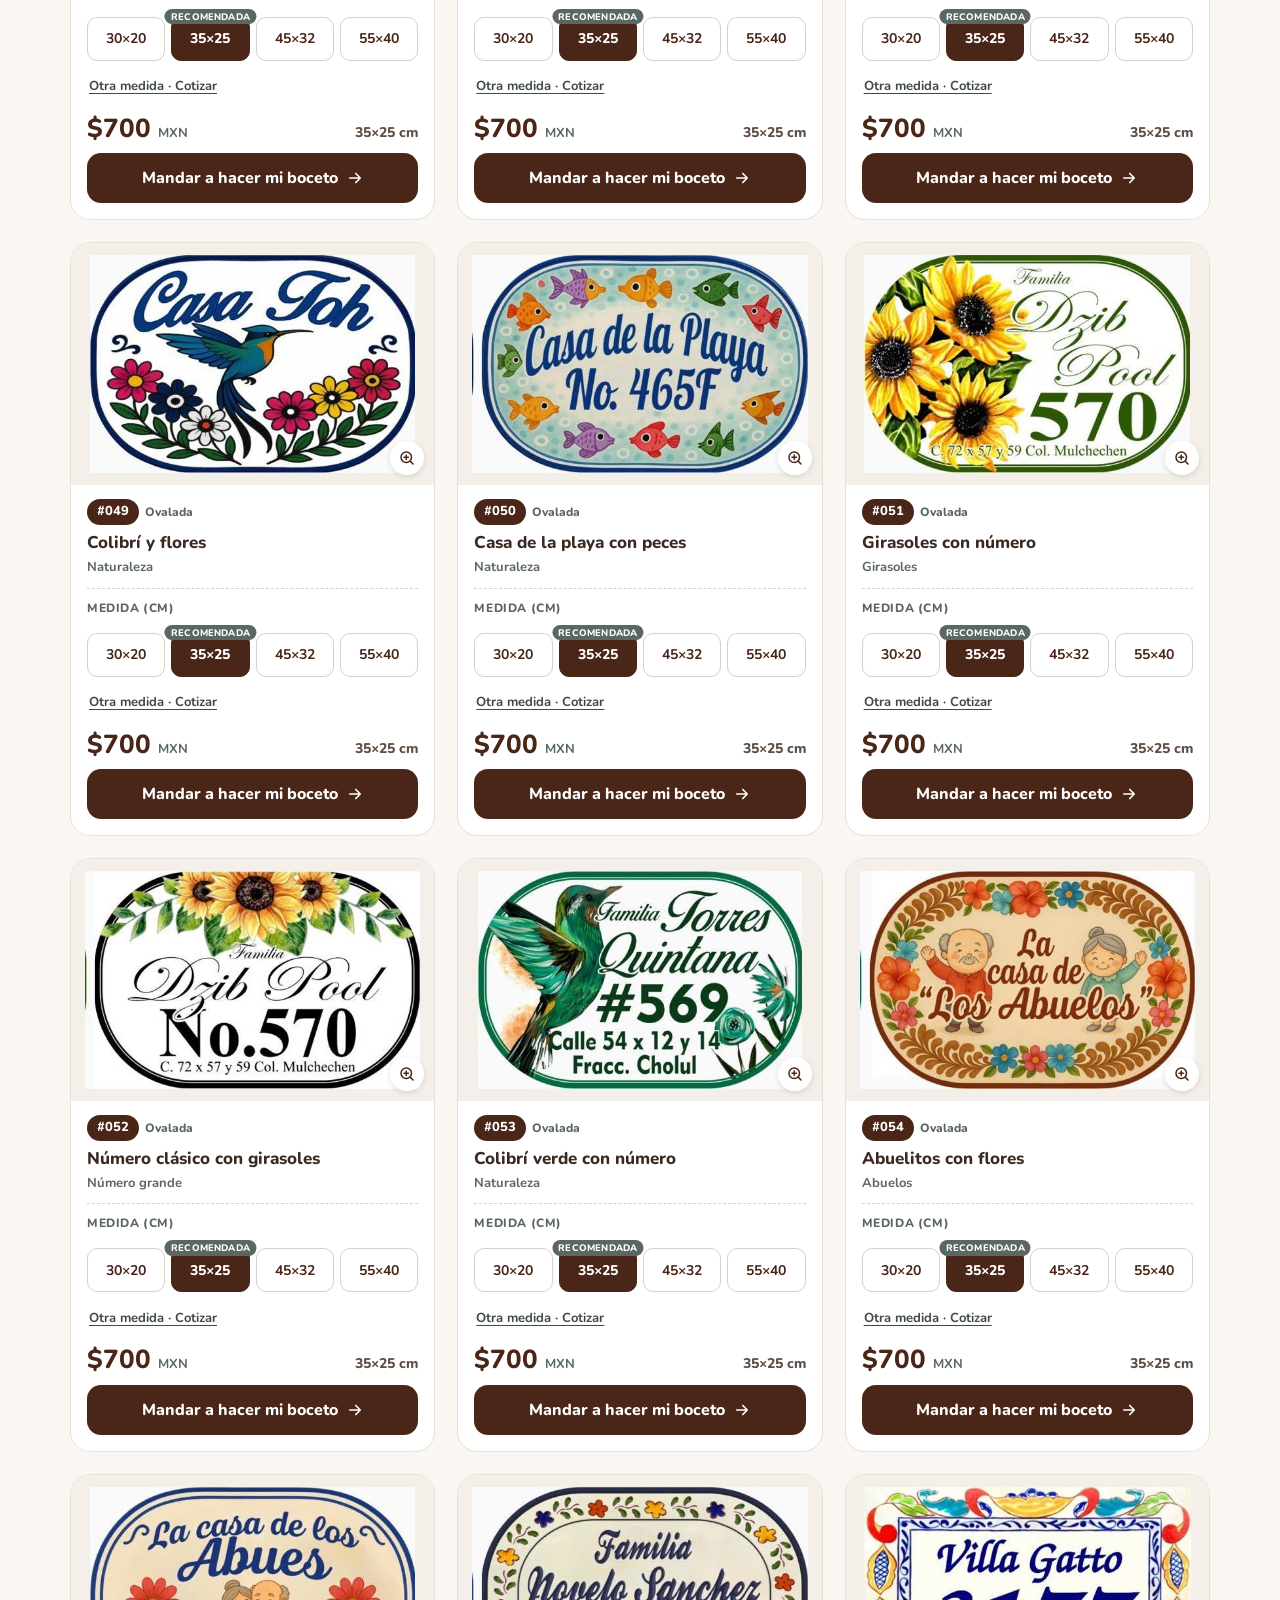
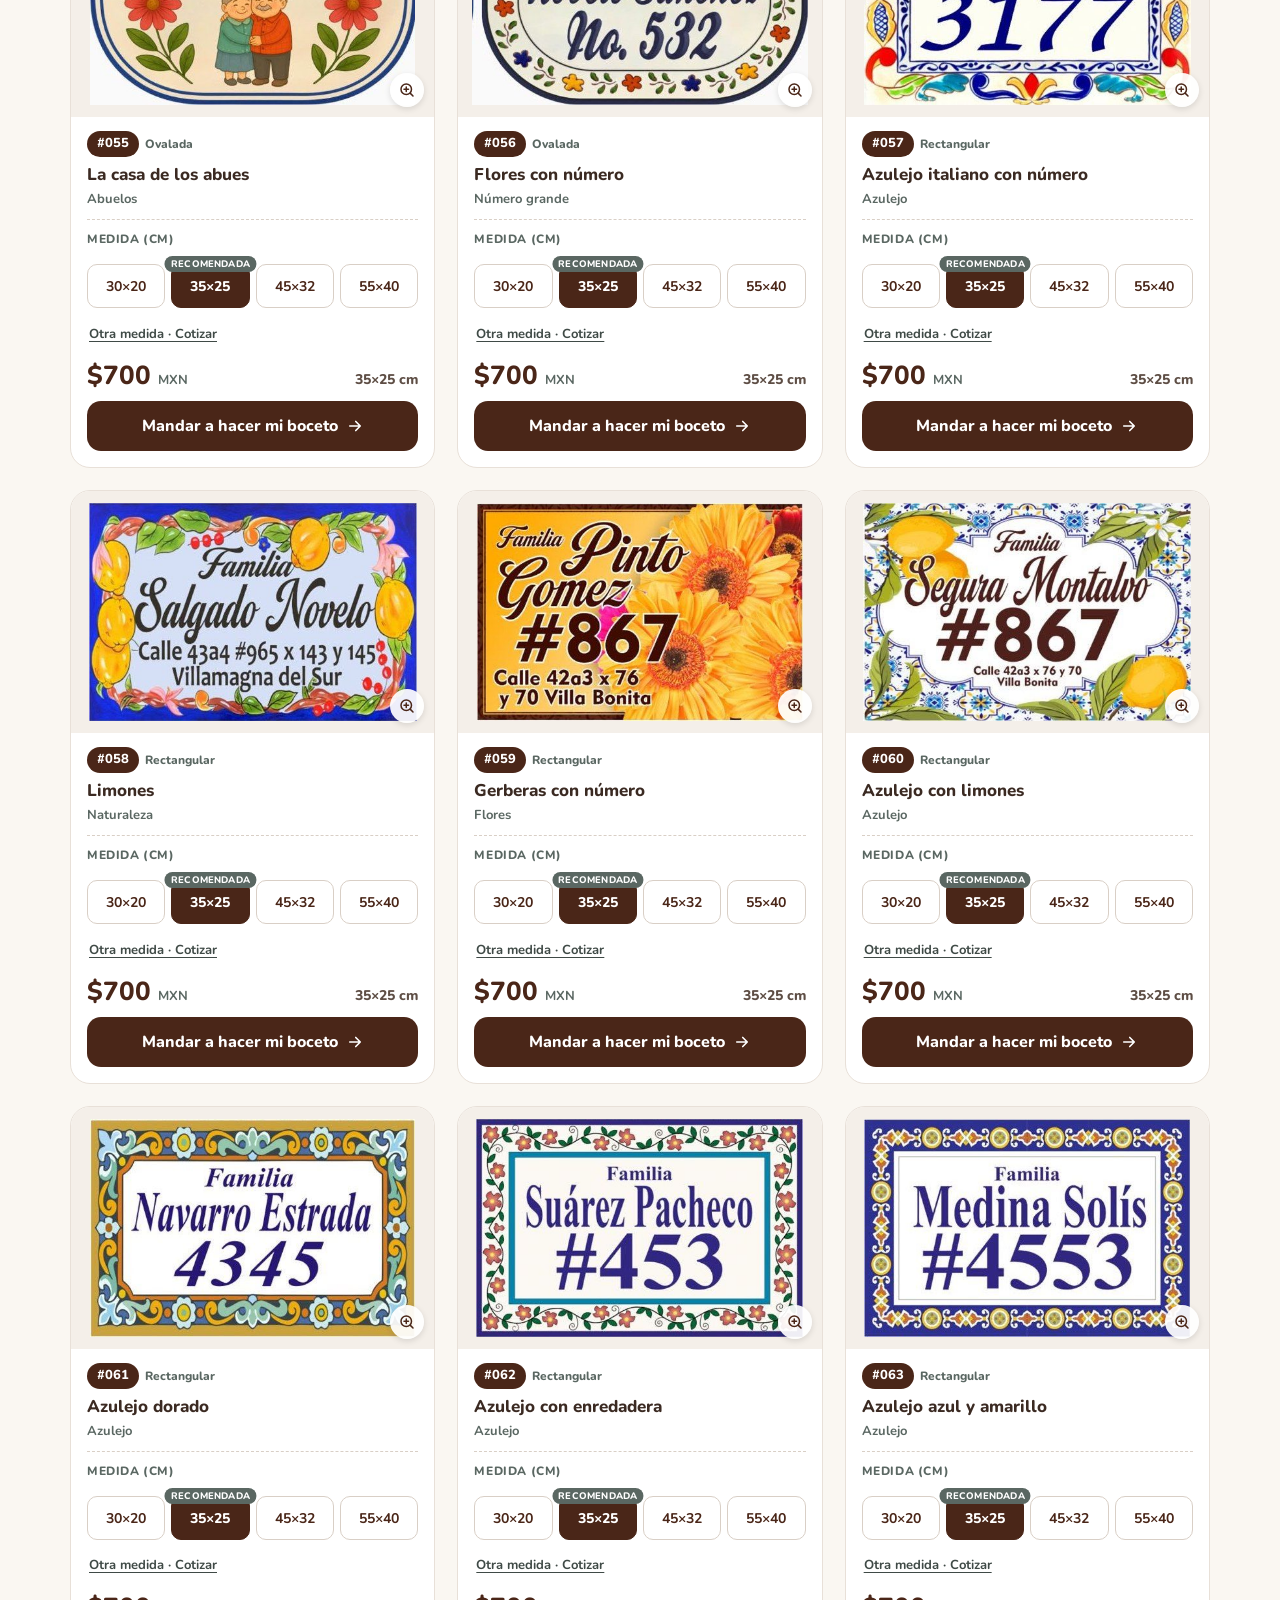
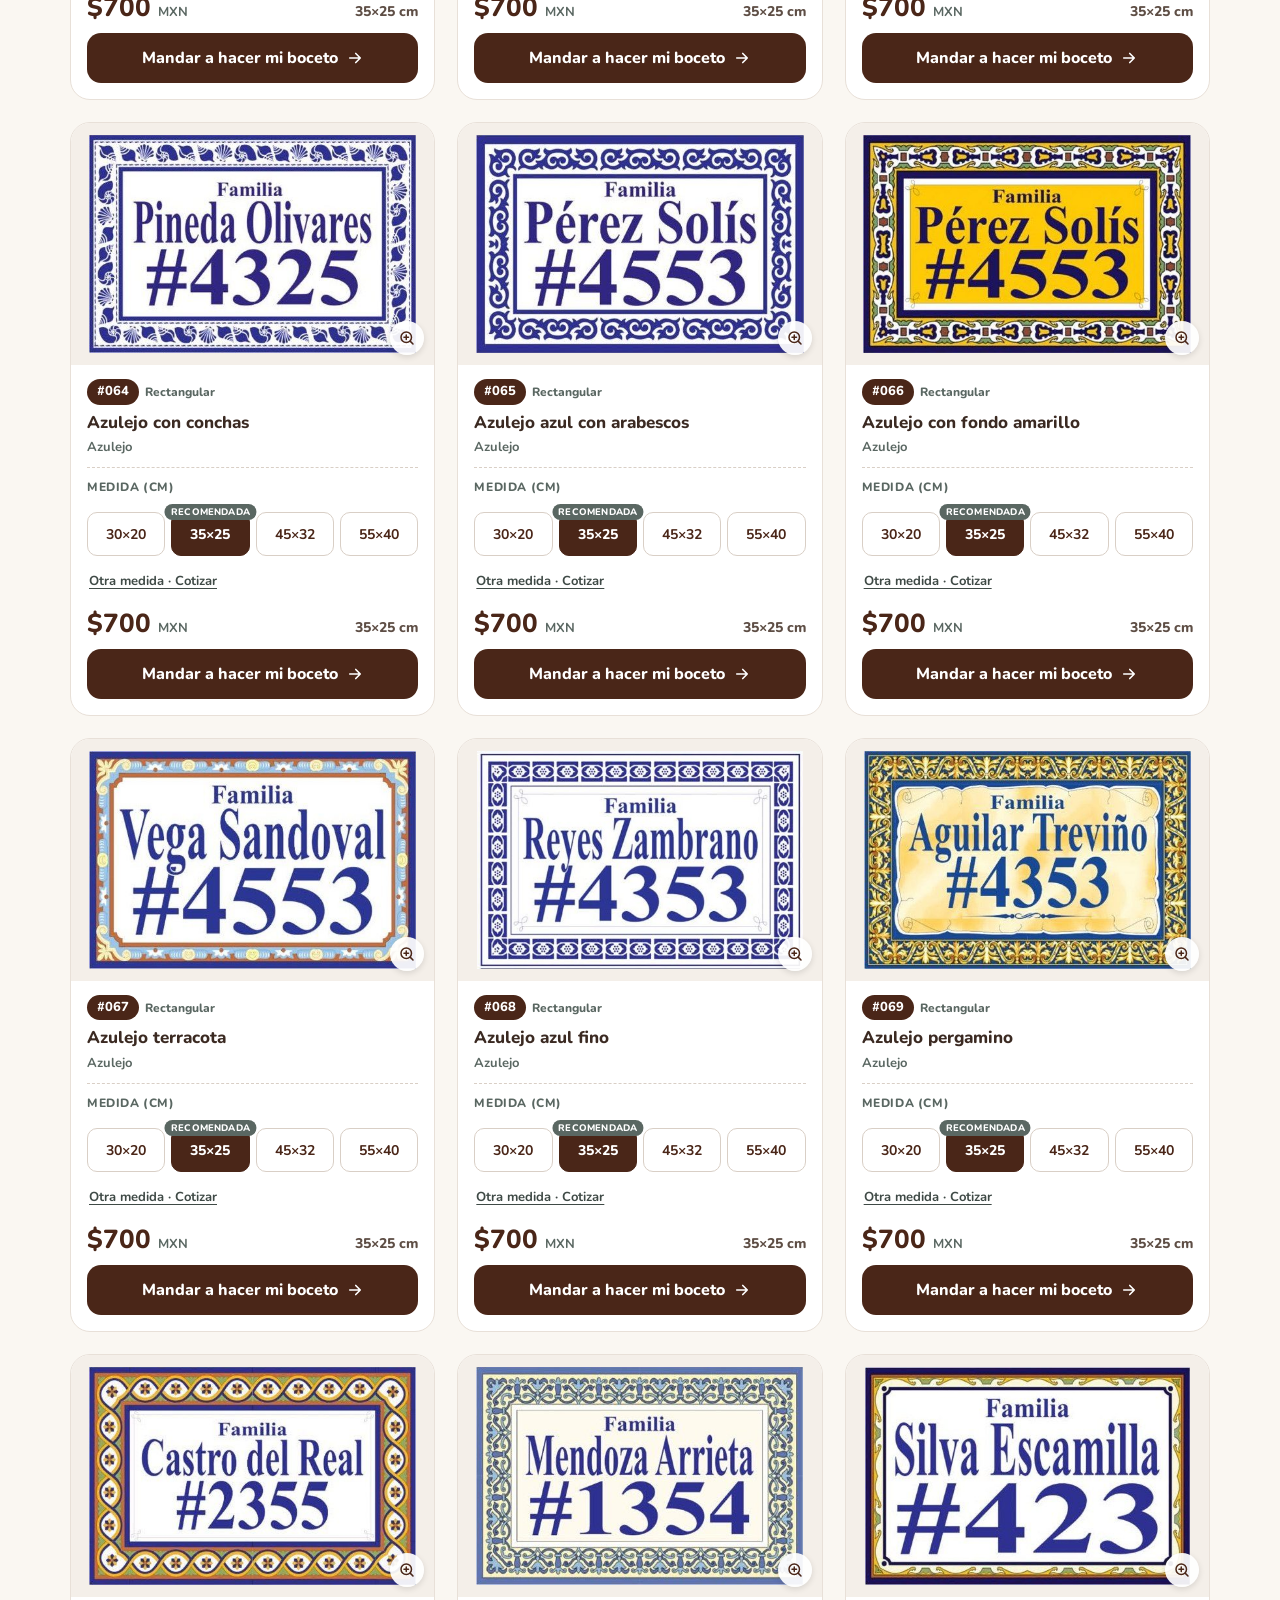
==== commit 04f84b67: "Nuevo asesor: Josue Perez Co-Authored-By: Claude Opus 5.5 <noreply@anthropic.com> Claude-Session: ht" ====
--- a/index.html
+++ b/index.html
@@ -380,7 +380,7 @@
     <button type="button" class="bv-todo" id="bv-todo">Solo quiero ver todo</button>
   </div>
 </div>
-<script src="datos.js?v=20261113202825"></script>
+<script src="datos.js?v=202611141105"></script>
 <script src="app.js?v=202611141000"></script>
 </body>
 </html>
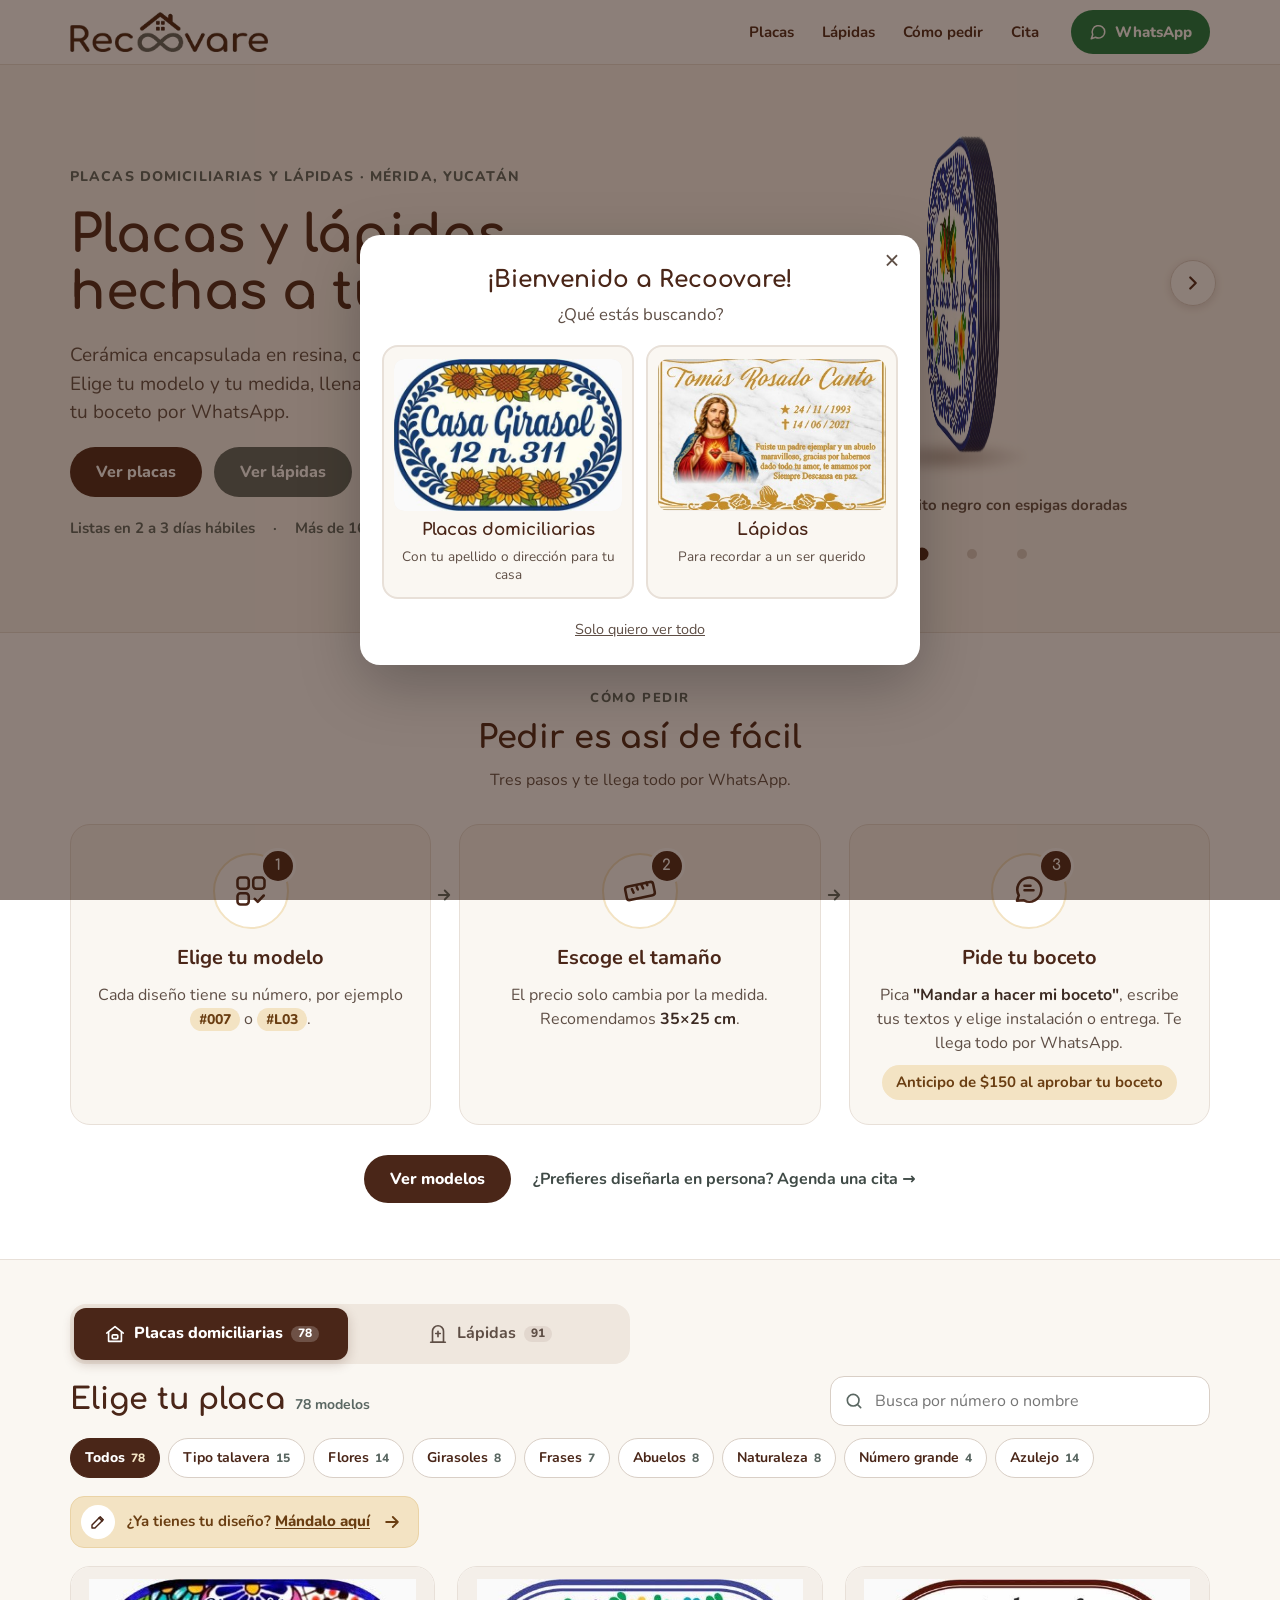
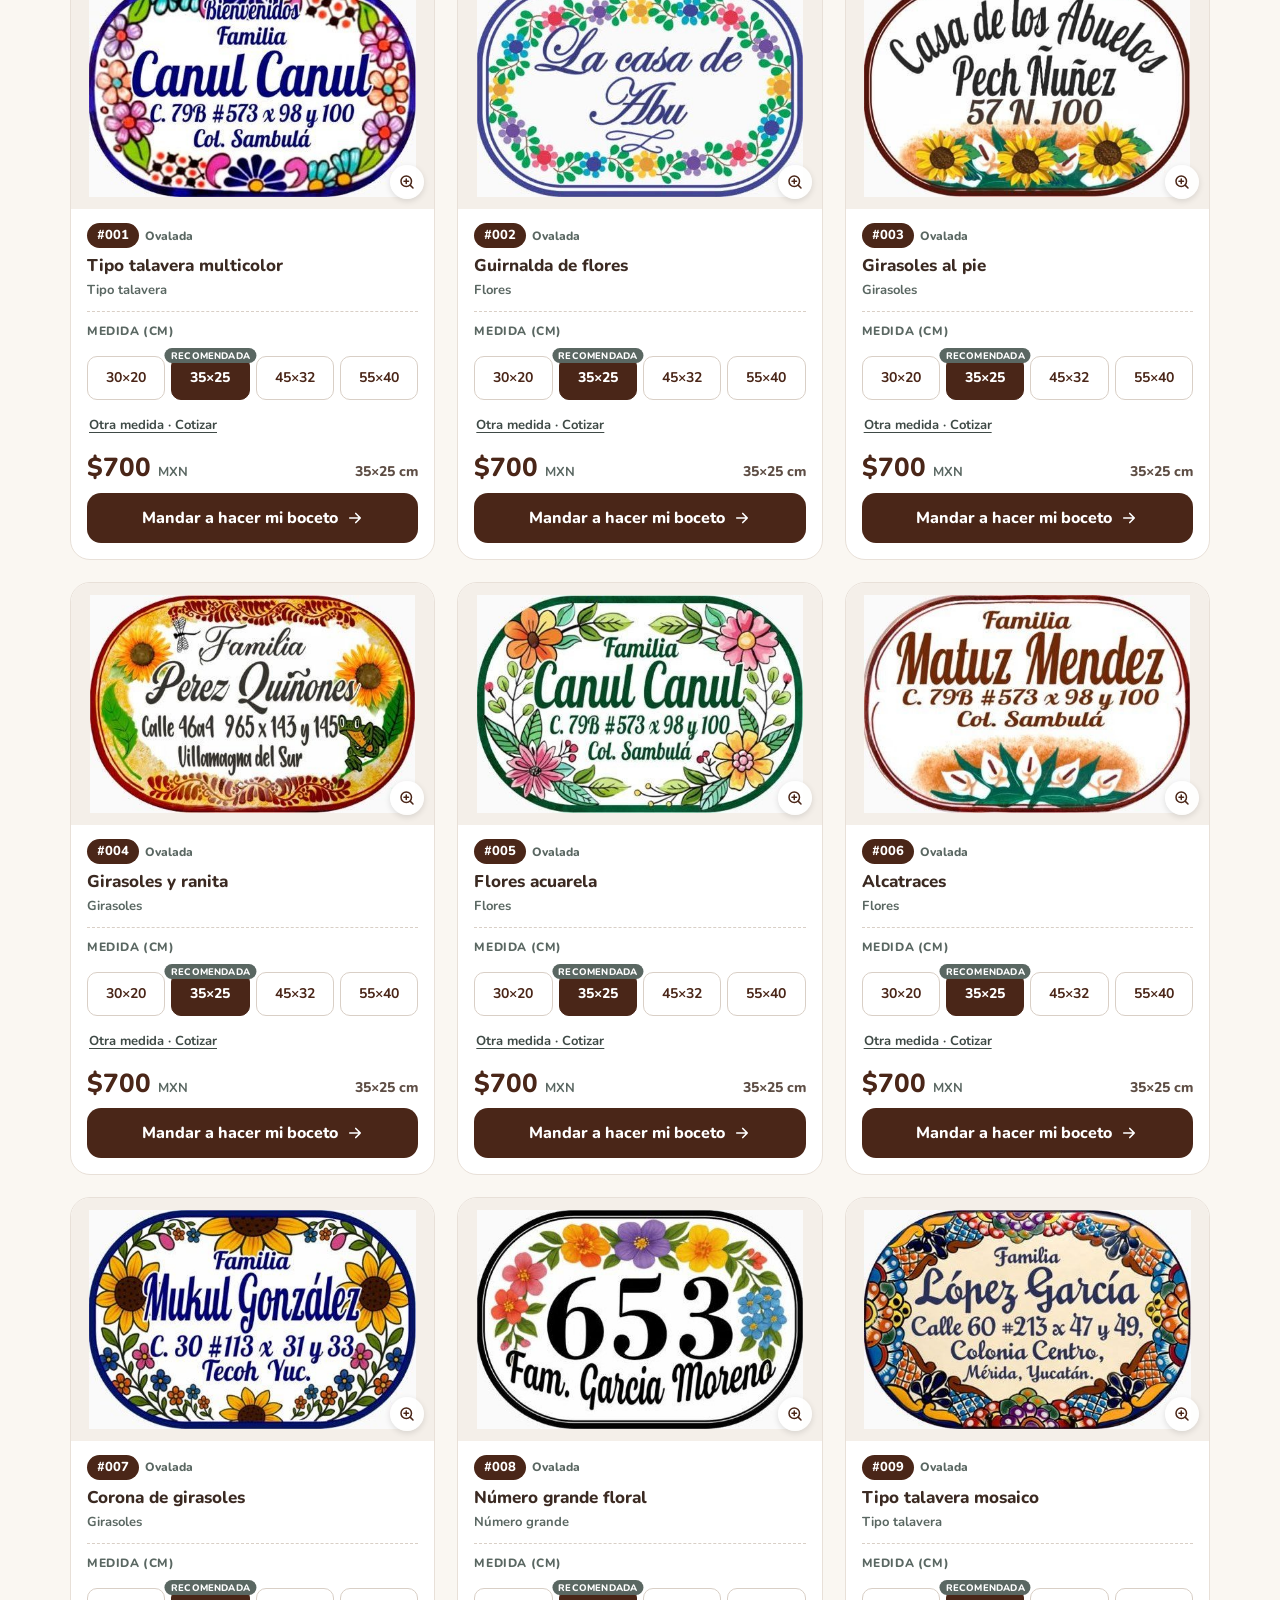
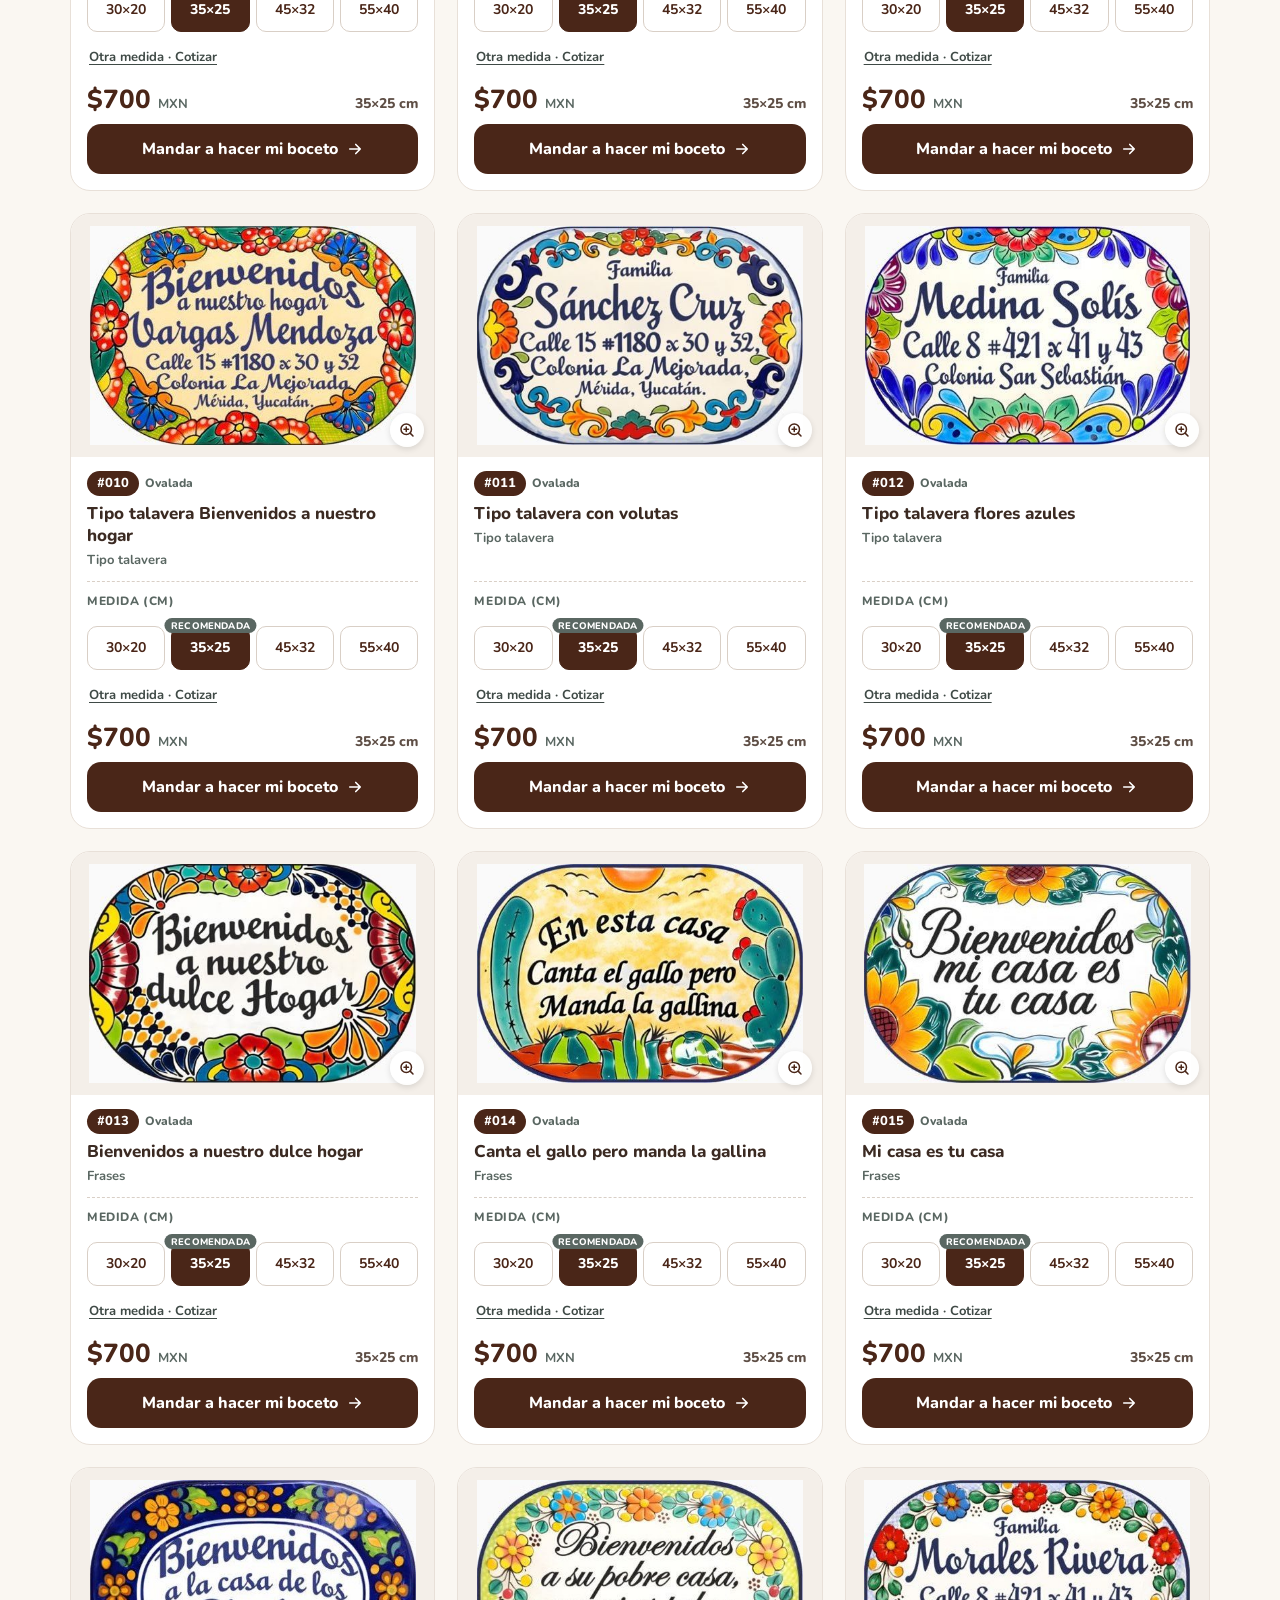
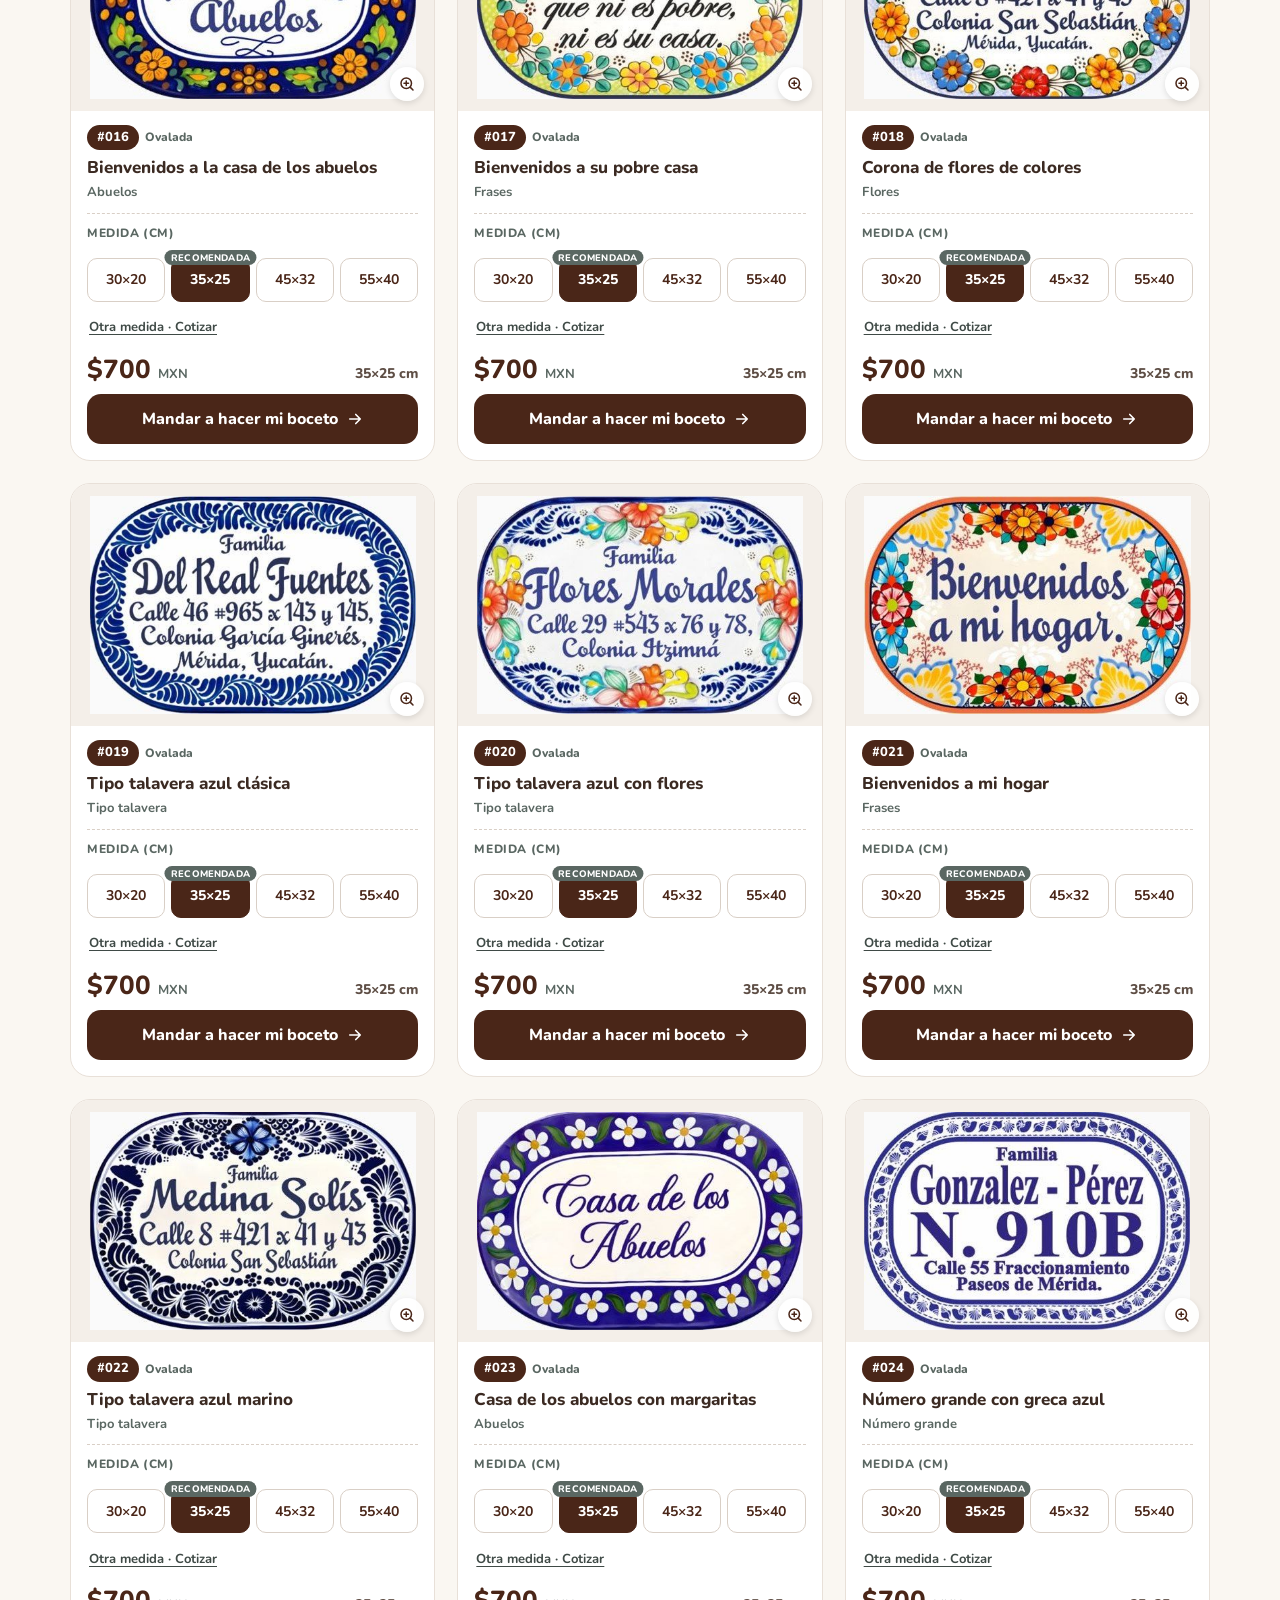
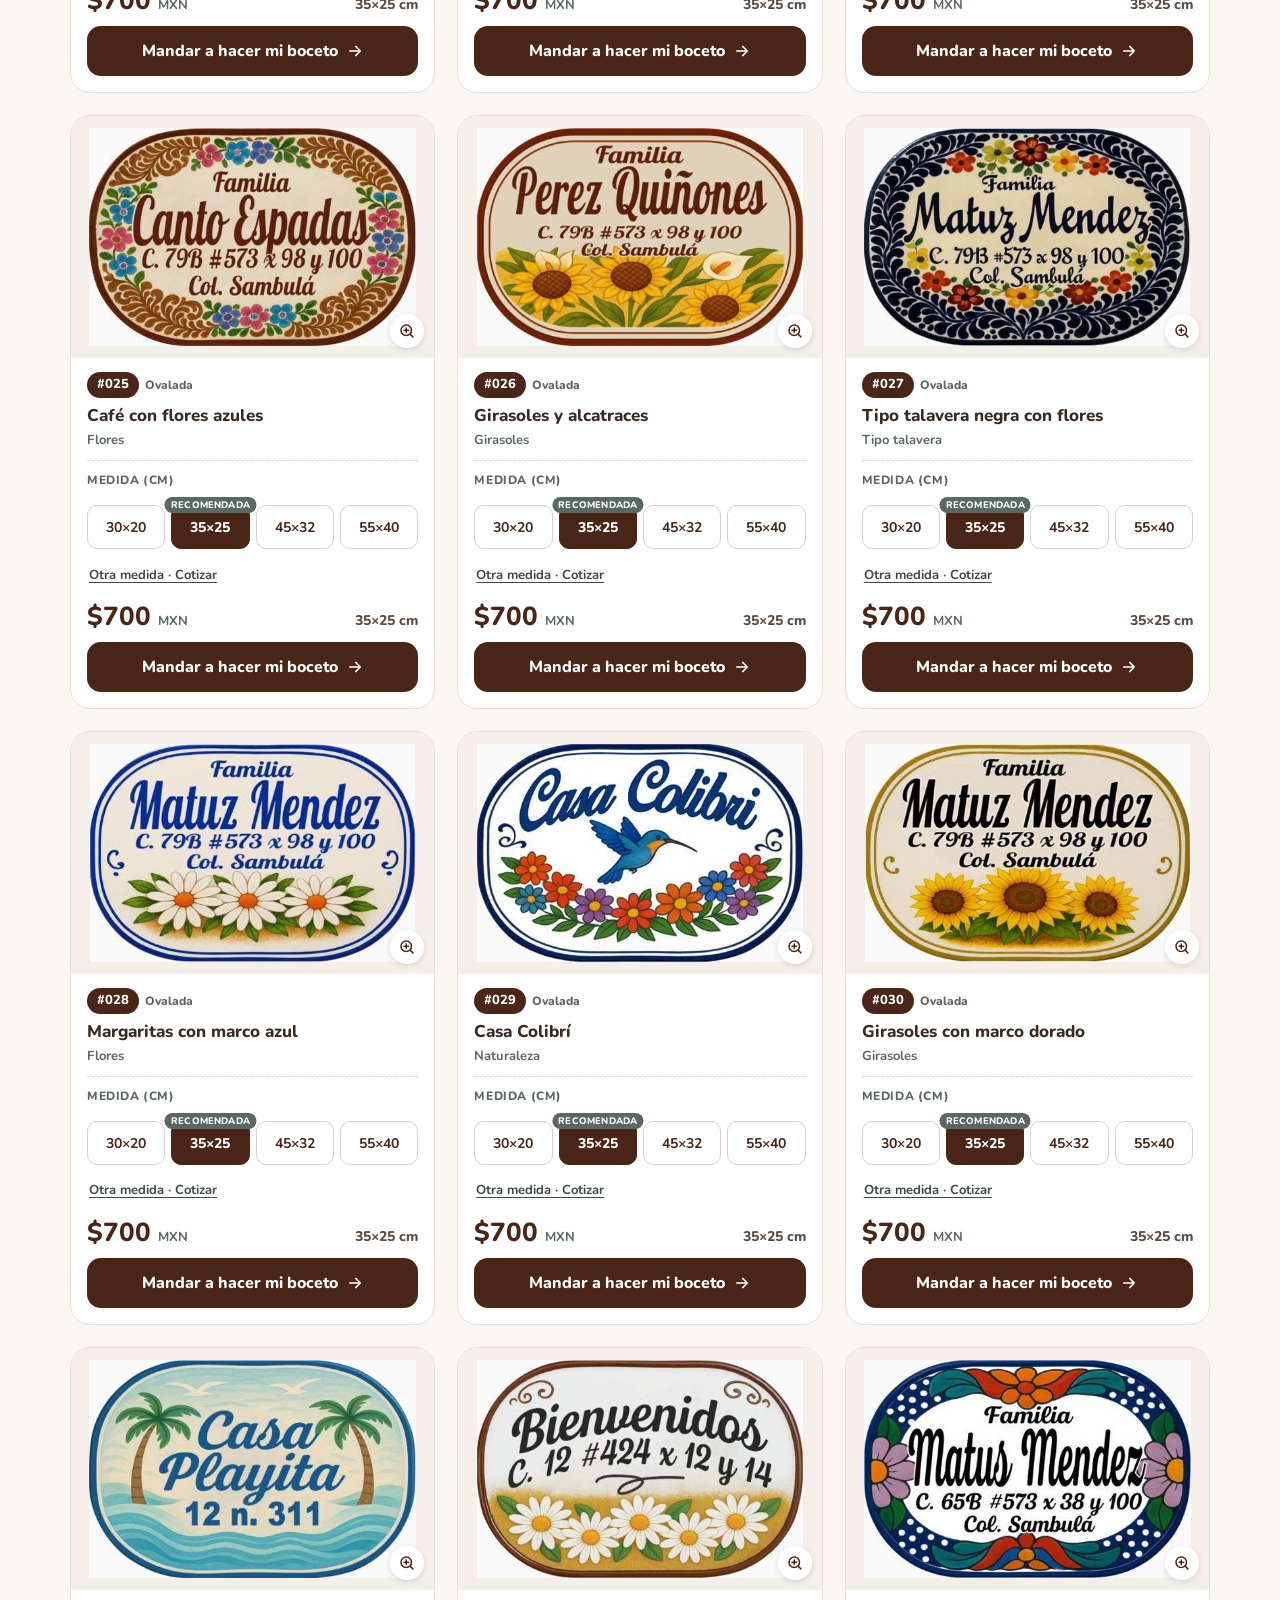
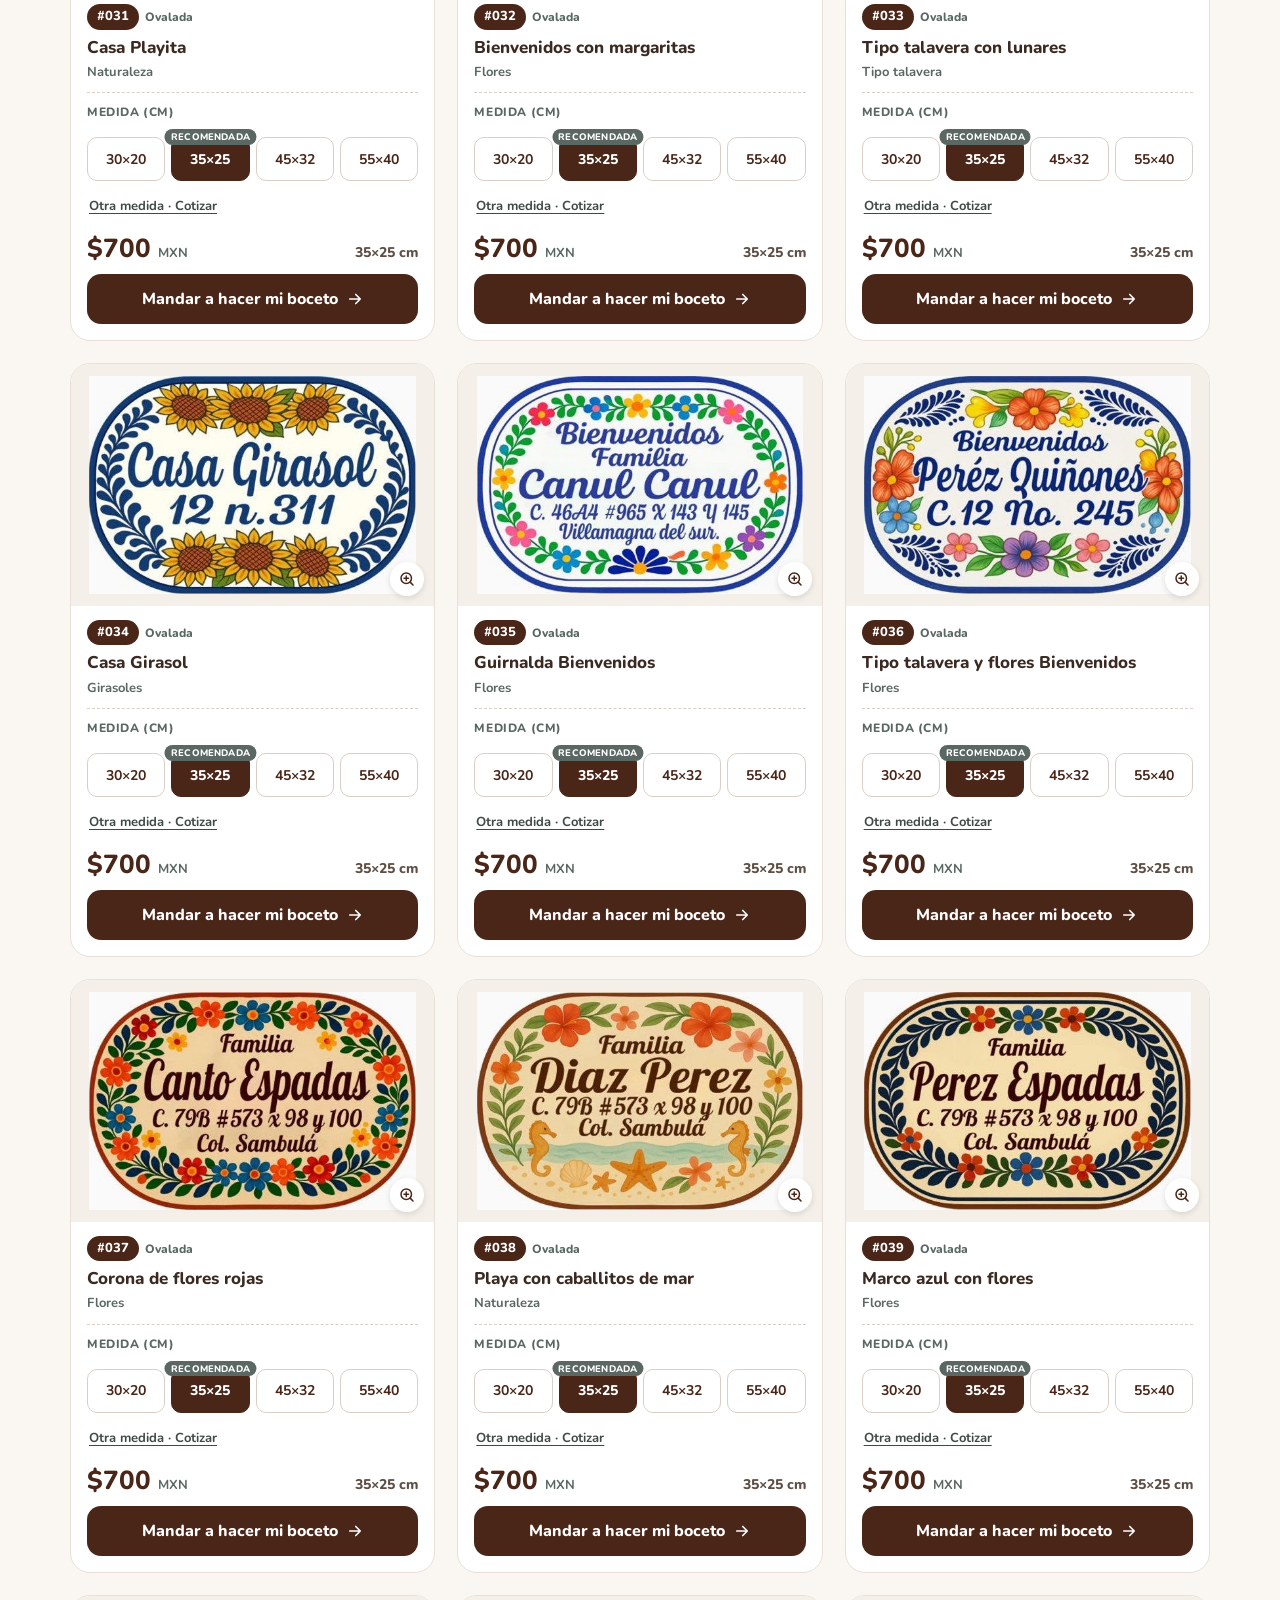
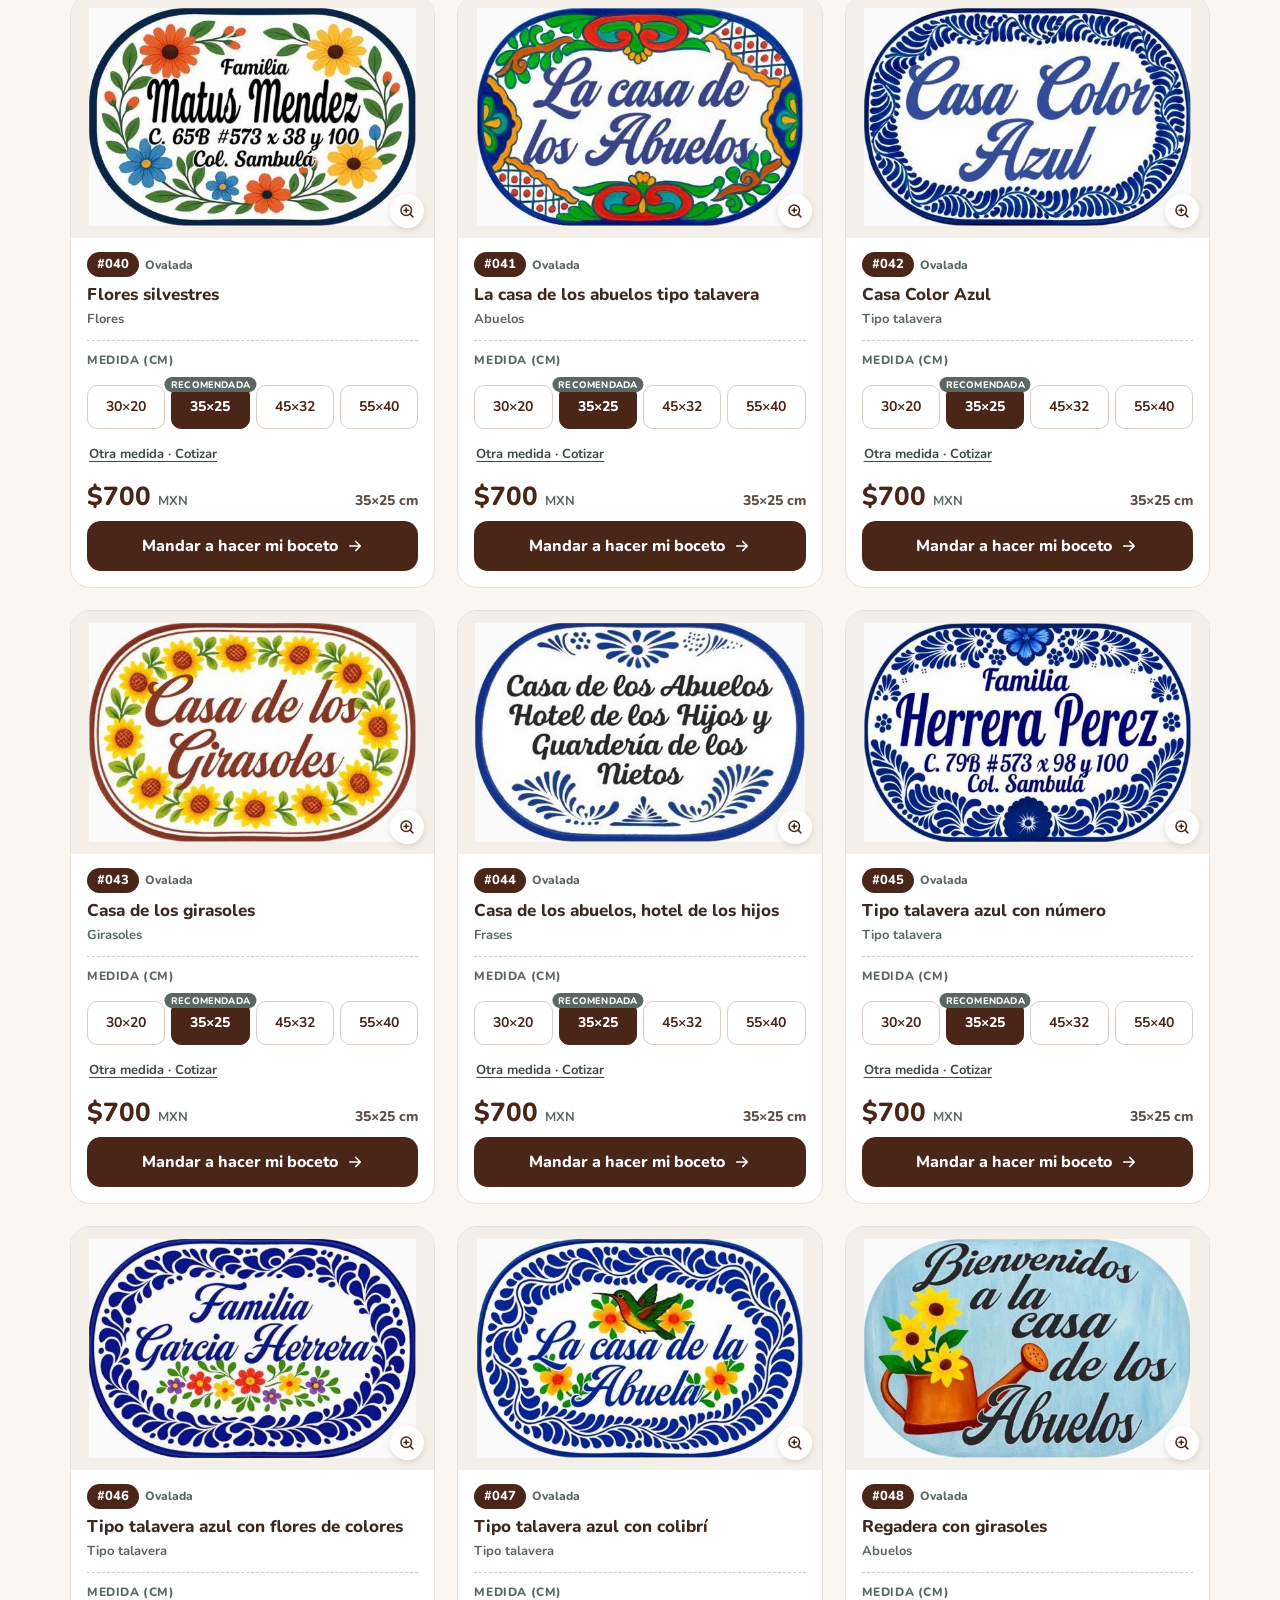
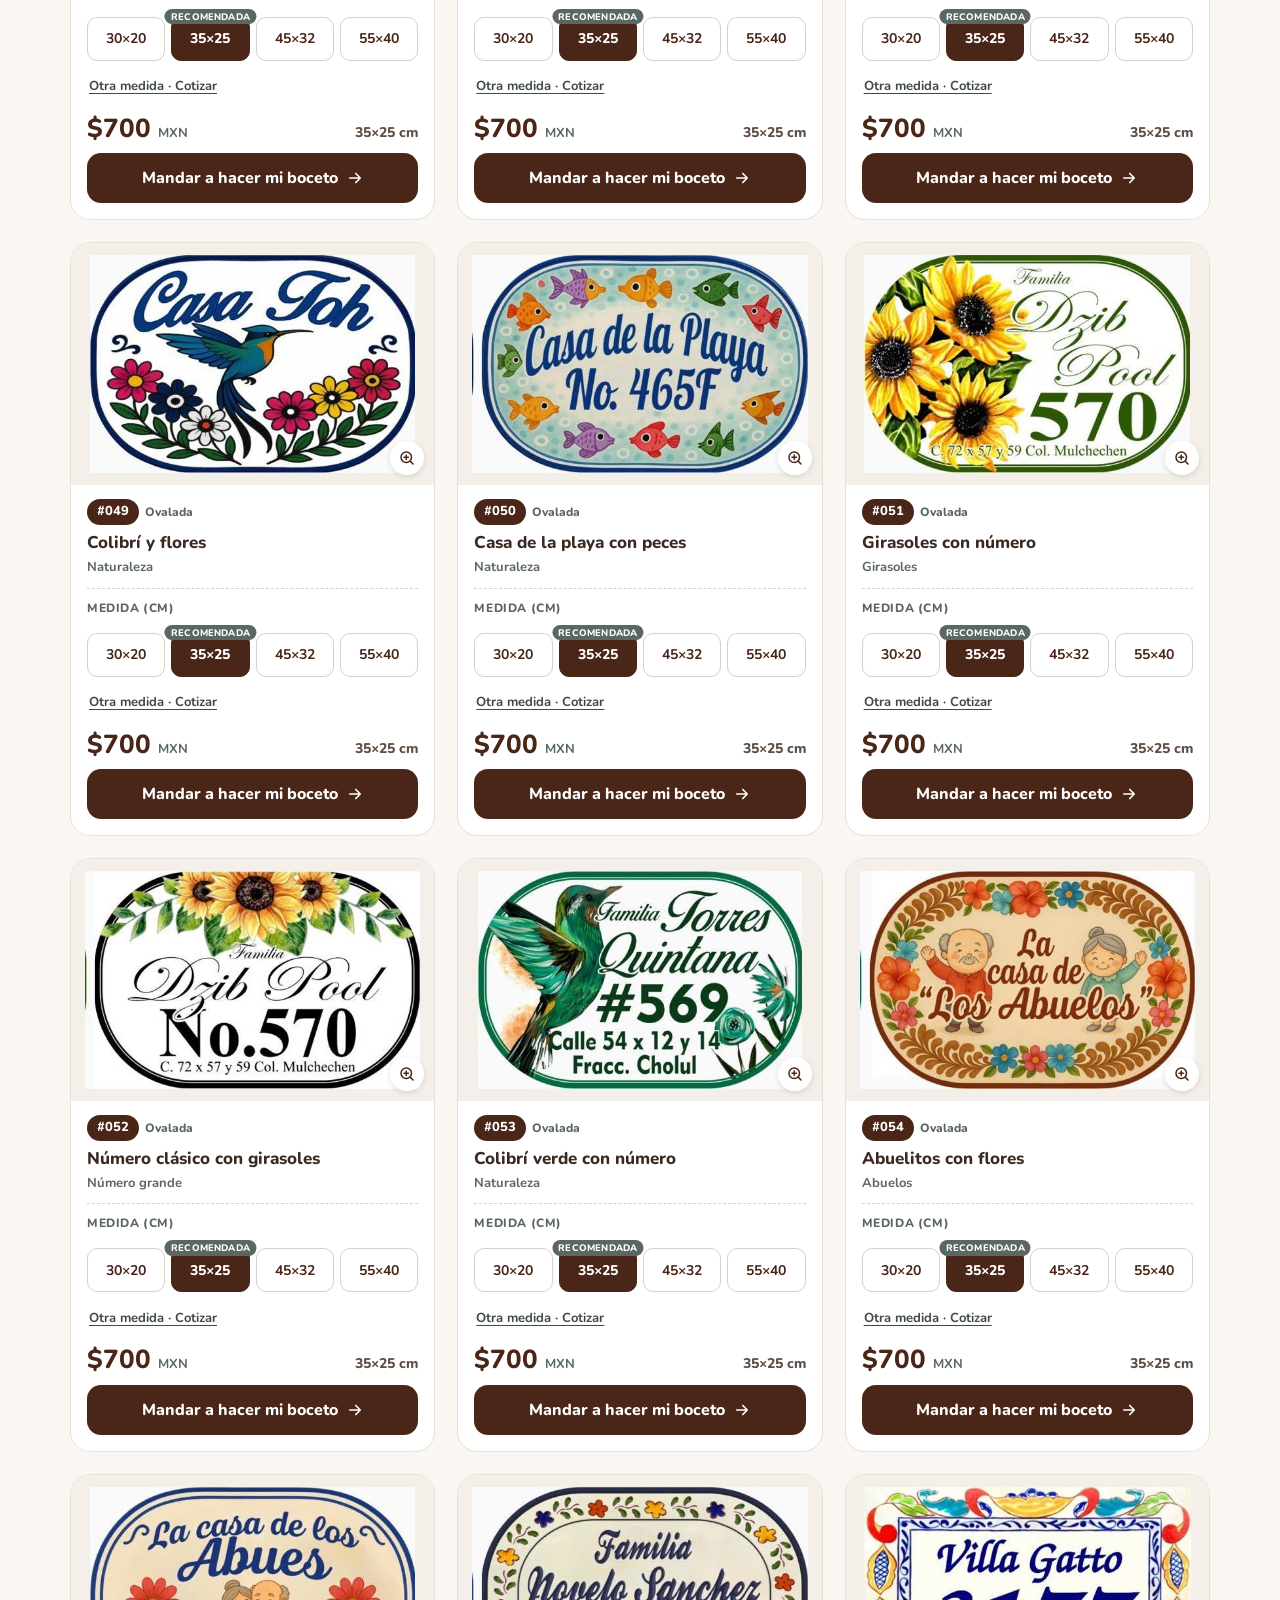
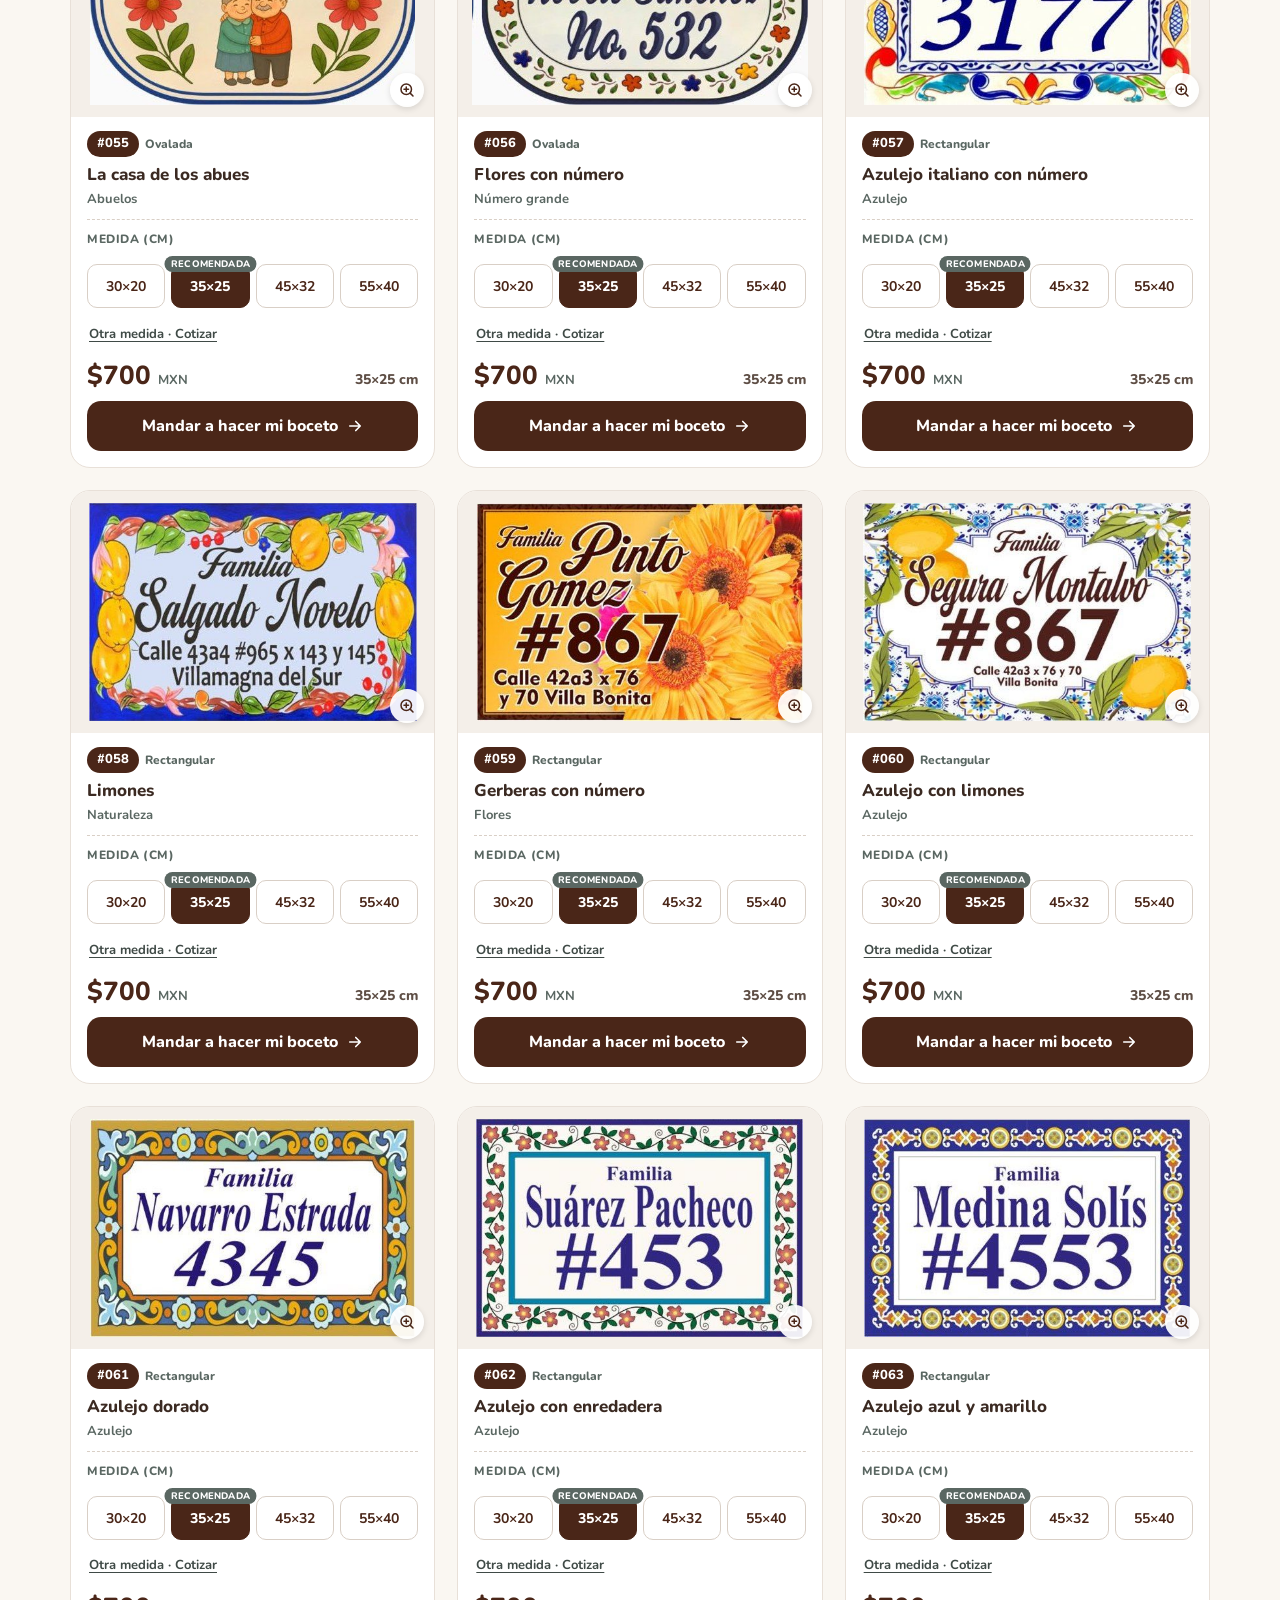
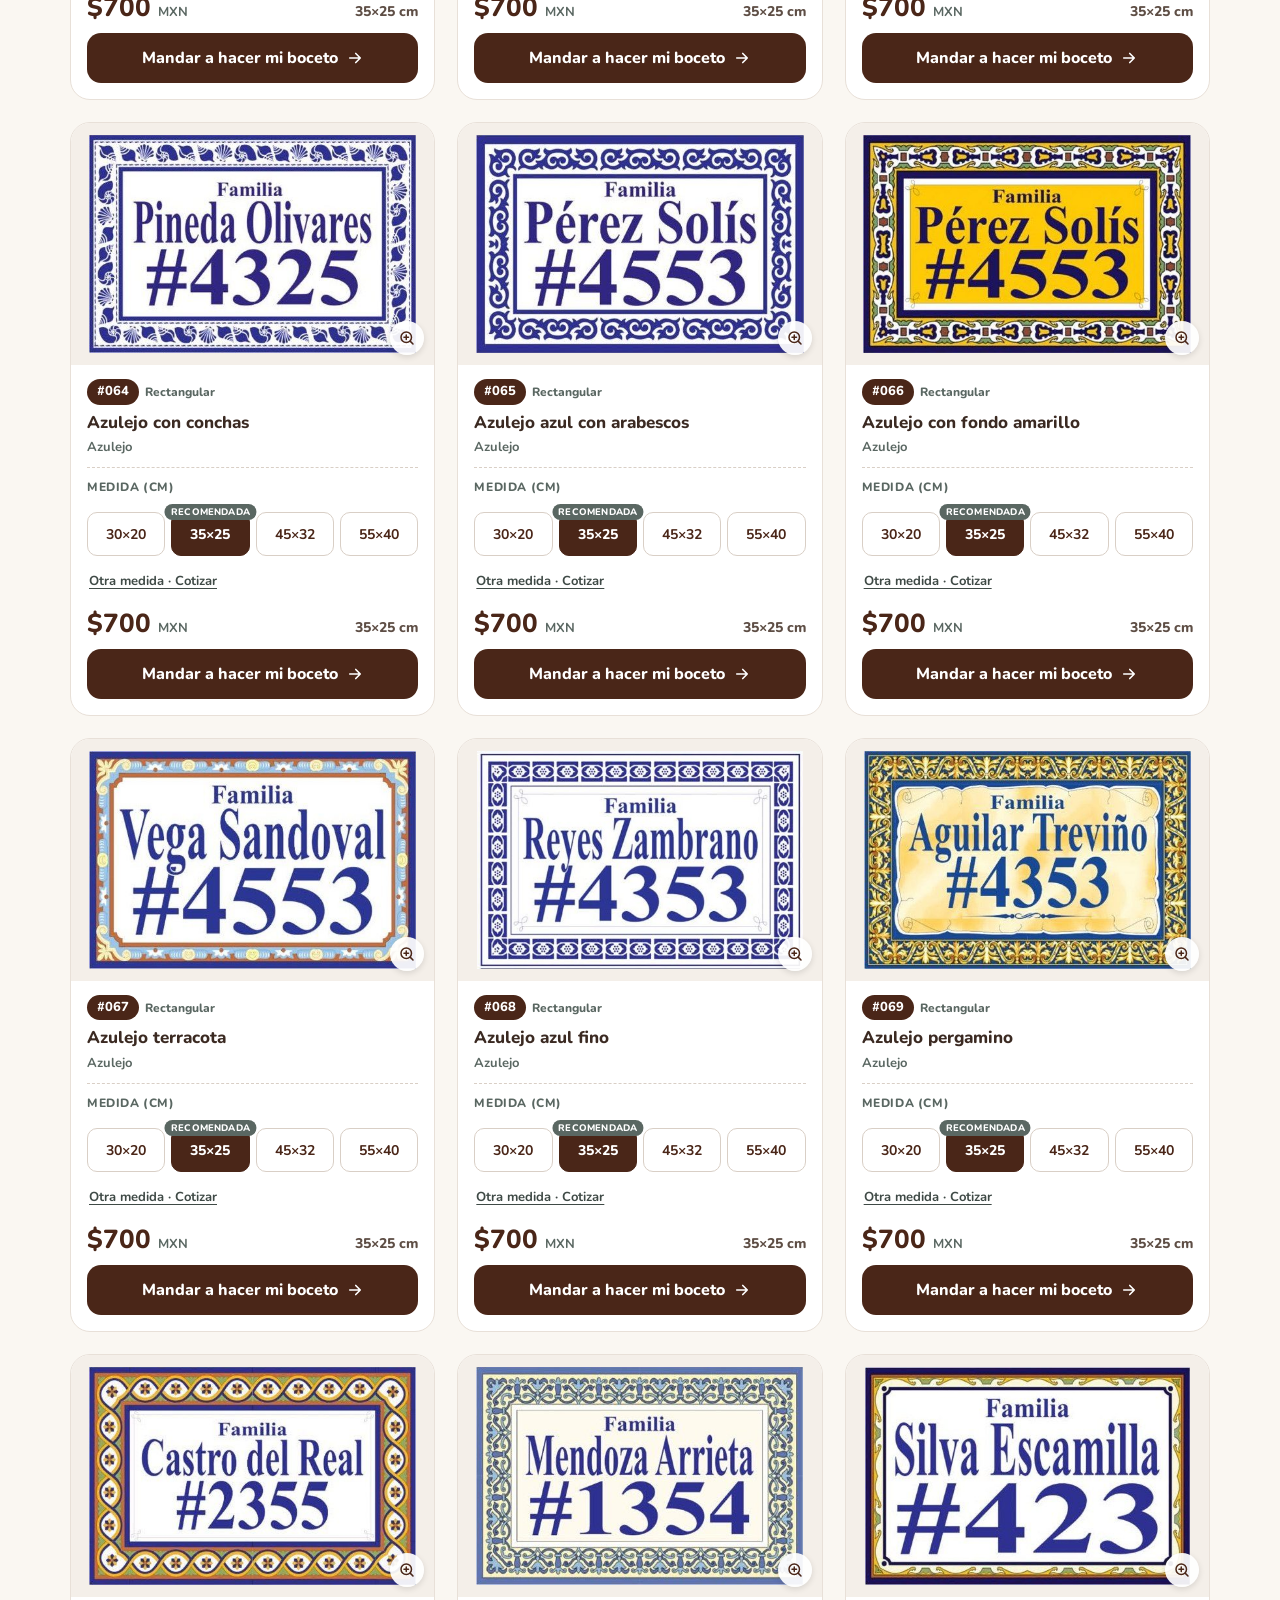
==== commit 5054efde: "Asesora en burbuja flotante en lugar de la barra Te atiende Co-Authored-By: Claude Opus 5.5 <noreply" ====
--- a/index.html
+++ b/index.html
@@ -18,7 +18,7 @@
 <link rel="preconnect" href="https://fonts.googleapis.com">
 <link rel="preconnect" href="https://fonts.gstatic.com" crossorigin>
 <link rel="stylesheet" href="https://fonts.googleapis.com/css2?family=Comfortaa:wght@600;700&family=Nunito:wght@400;600;700;800&display=swap">
-<link rel="stylesheet" href="estilos.css?v=202611141000">
+<link rel="stylesheet" href="estilos.css?v=202611141110">
 </head>
 <body>
 
@@ -37,7 +37,6 @@
     </a>
   </div>
 </header>
-<div class="asesor-banda" id="asesor" hidden></div>
 
 <main>
 <section id="inicio" class="wrap hero">
@@ -360,6 +359,8 @@
   </div>
 </footer>
 
+<a class="burbuja" id="burbuja-asesor" target="_blank" rel="noopener" hidden></a>
+
 <div class="bienvenida" id="bienvenida" hidden role="dialog" aria-modal="true" aria-labelledby="bv-titulo">
   <div class="bv-caja">
     <button type="button" class="bv-cerrar" id="bv-cerrar" aria-label="Cerrar">×</button>
@@ -381,6 +382,6 @@
   </div>
 </div>
 <script src="datos.js?v=202611141105"></script>
-<script src="app.js?v=202611141000"></script>
+<script src="app.js?v=202611141110"></script>
 </body>
 </html>
--- a/estilos.css
+++ b/estilos.css
@@ -629,3 +629,22 @@
   .card-forma { font-size: 11px; }
   .card .sizes .reco { font-size: 9.5px; text-transform: none; letter-spacing: 0; padding: 2px 6px; top: -8px; }
 }
+
+/* ============ Burbuja flotante de la asesora ============ */
+.burbuja { position: fixed; right: 18px; bottom: 18px; z-index: 900; display: flex; align-items: center; gap: 10px; background: var(--verde-wa); color: #fff; text-decoration: none; border-radius: 999px; padding: 7px 16px 7px 7px; box-shadow: 0 10px 28px rgba(15,94,49,.35); transition: transform .2s, background .2s; }
+.burbuja[hidden] { display: none; }
+.burbuja:hover { background: var(--verde-wa-oscuro); transform: translateY(-2px); }
+.burbuja-ini { width: 42px; height: 42px; border-radius: 50%; background: #fff; color: var(--verde-wa); font-family: var(--titulos); font-weight: 700; font-size: 19px; display: flex; align-items: center; justify-content: center; flex: none; }
+.burbuja-txt { display: flex; flex-direction: column; line-height: 1.15; }
+.burbuja-txt small { font-size: 12.5px; opacity: .9; }
+.burbuja-txt b { font-size: 16px; font-weight: 800; }
+.burbuja-wa { width: 22px; height: 22px; fill: none; stroke: #fff; stroke-width: 2; stroke-linejoin: round; flex: none; }
+#pedido-vista:not([hidden]) ~ .burbuja, #diseno-vista:not([hidden]) ~ .burbuja { display: none; }
+body.con-burbuja .footer, body.con-burbuja footer { padding-bottom: 84px; }
+@media (max-width: 760px) {
+  .burbuja { right: 12px; bottom: 12px; padding: 6px 14px 6px 6px; gap: 8px; }
+  .burbuja-ini { width: 36px; height: 36px; font-size: 16px; }
+  .burbuja-txt small { font-size: 11.5px; }
+  .burbuja-txt b { font-size: 14.5px; }
+  .burbuja-wa { display: none; }
+}
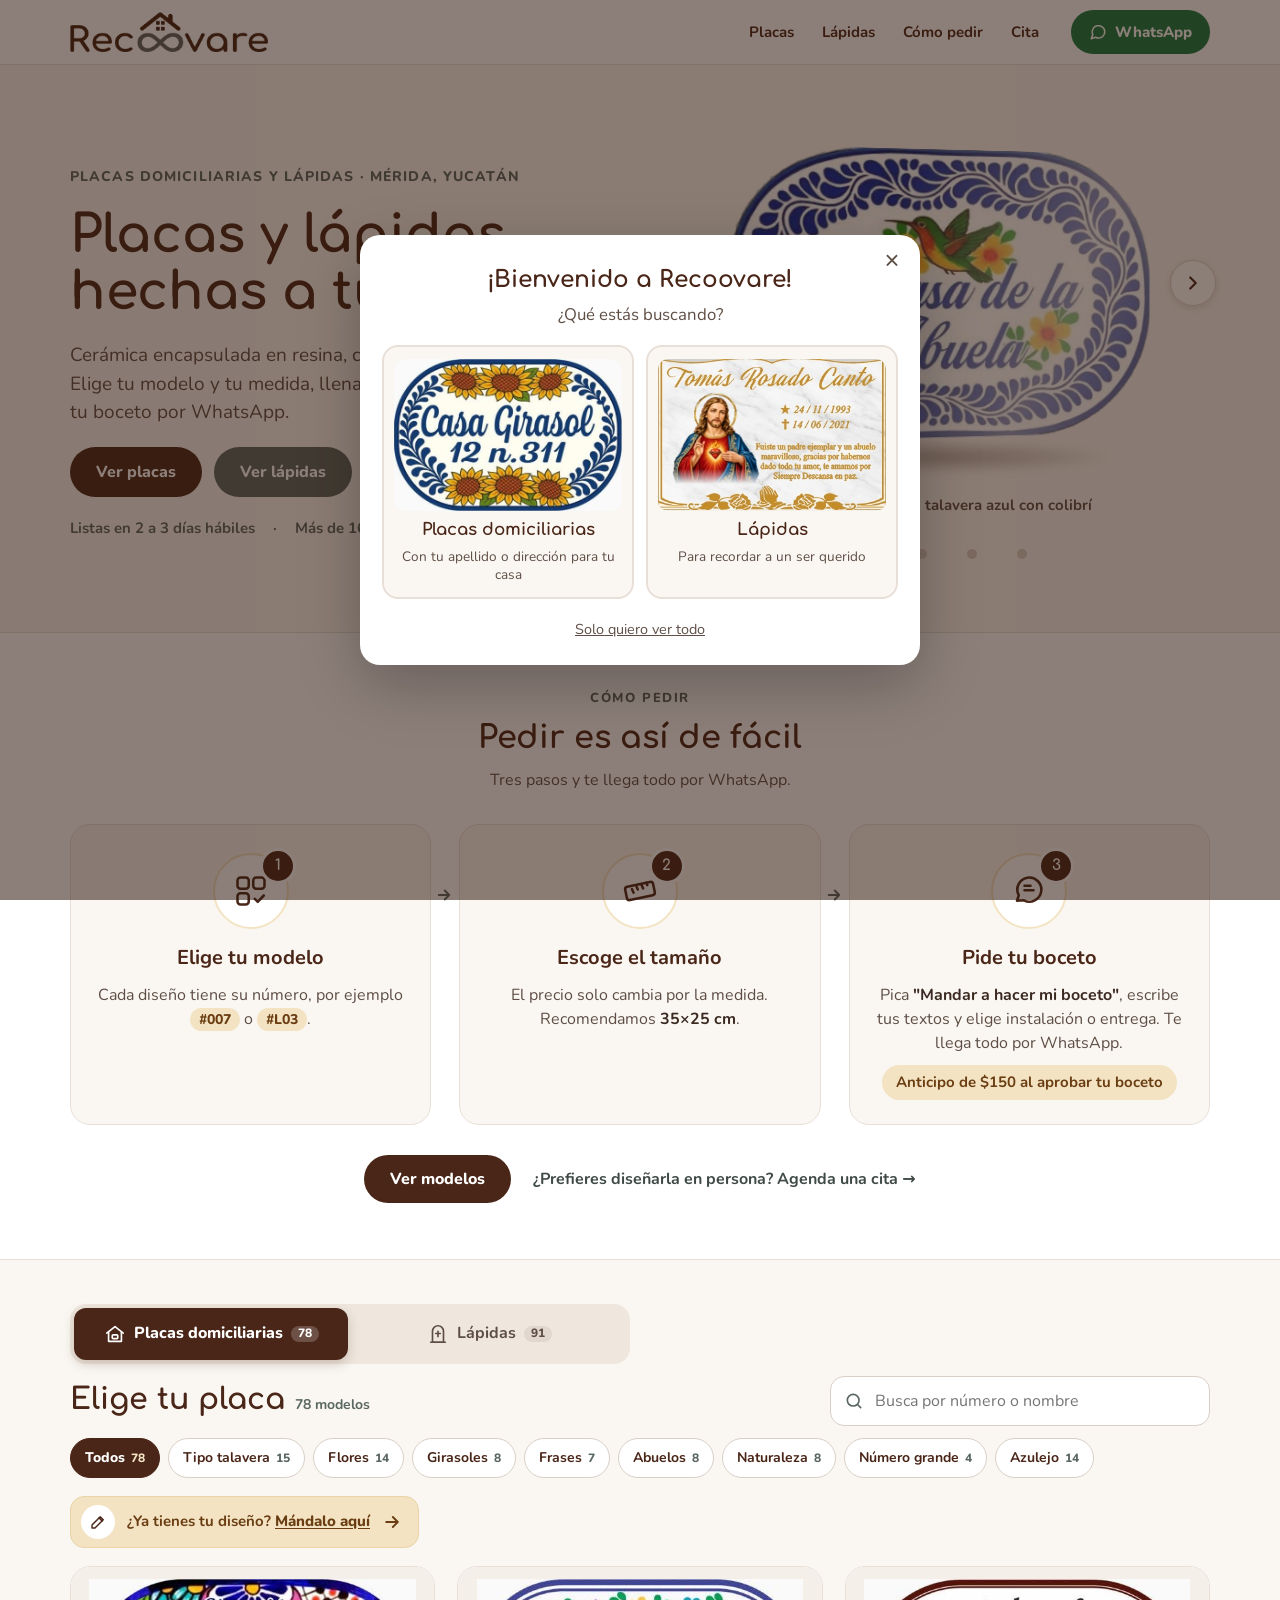
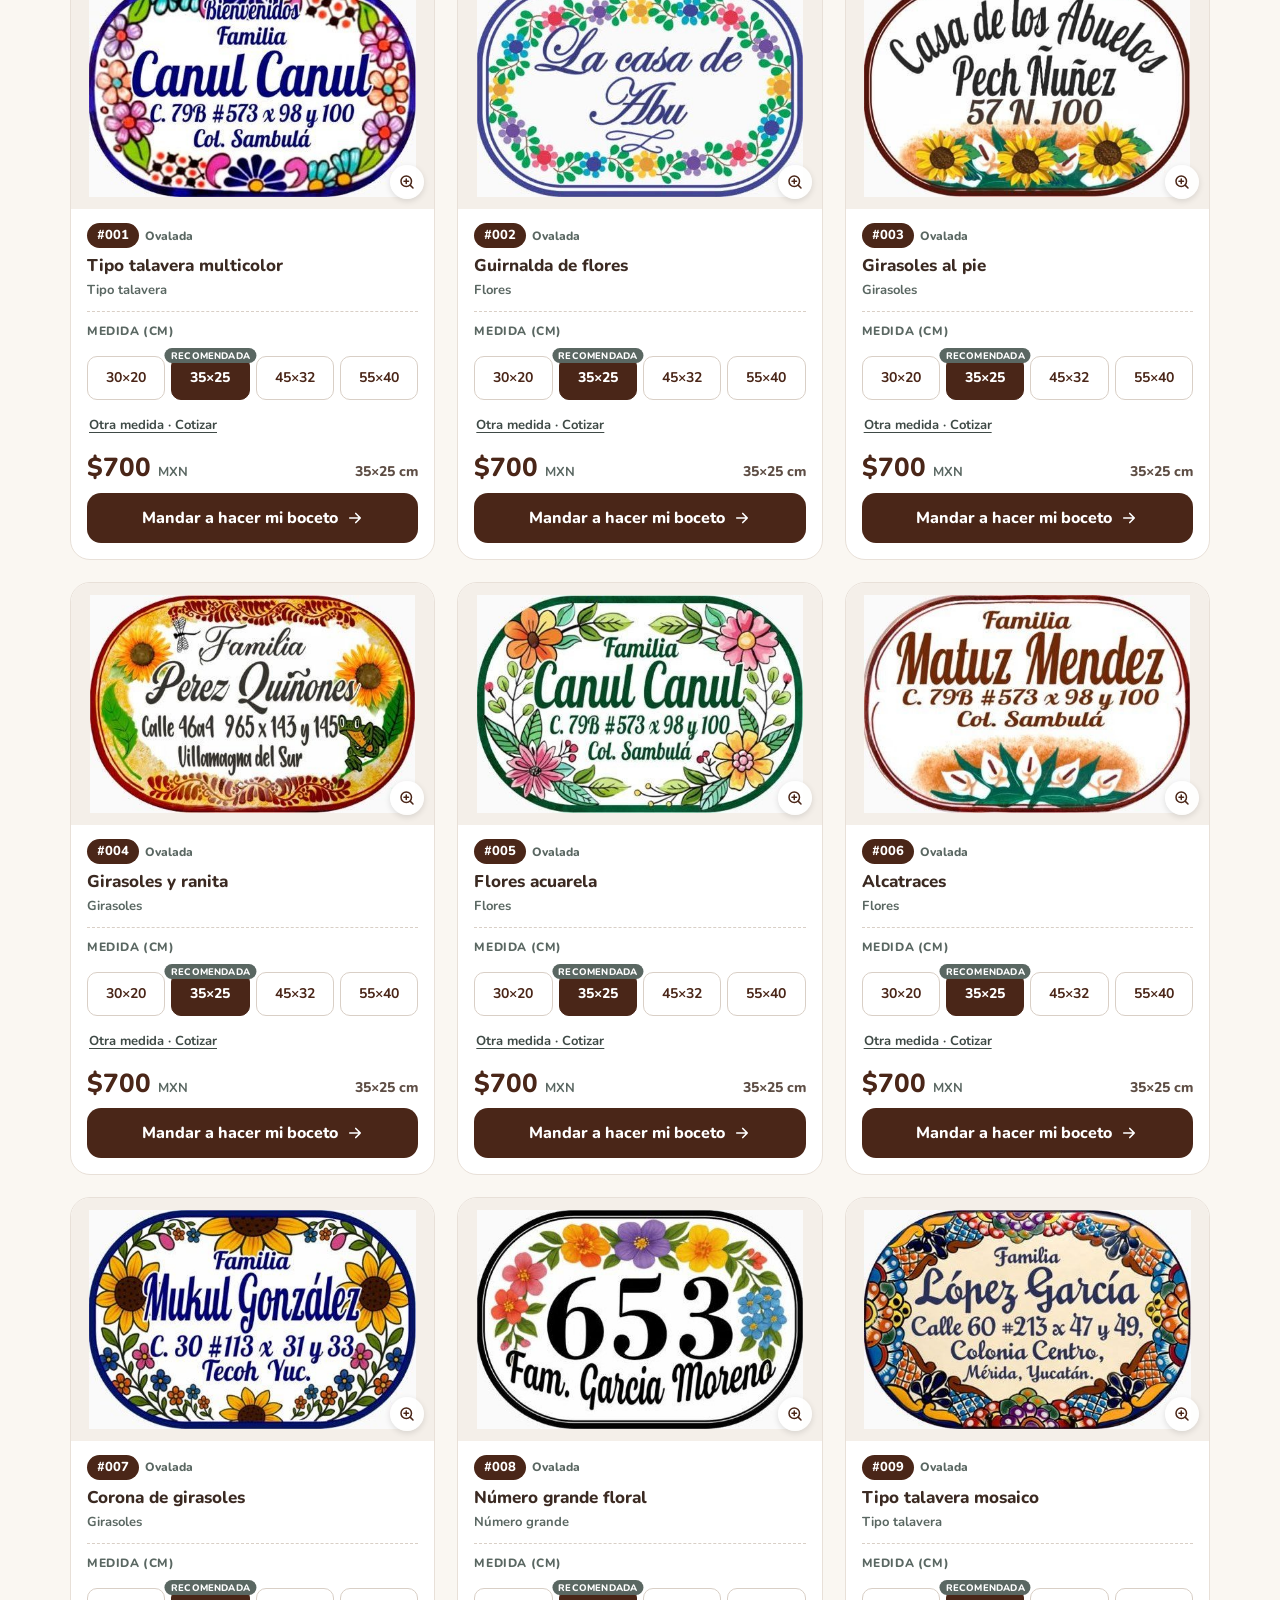
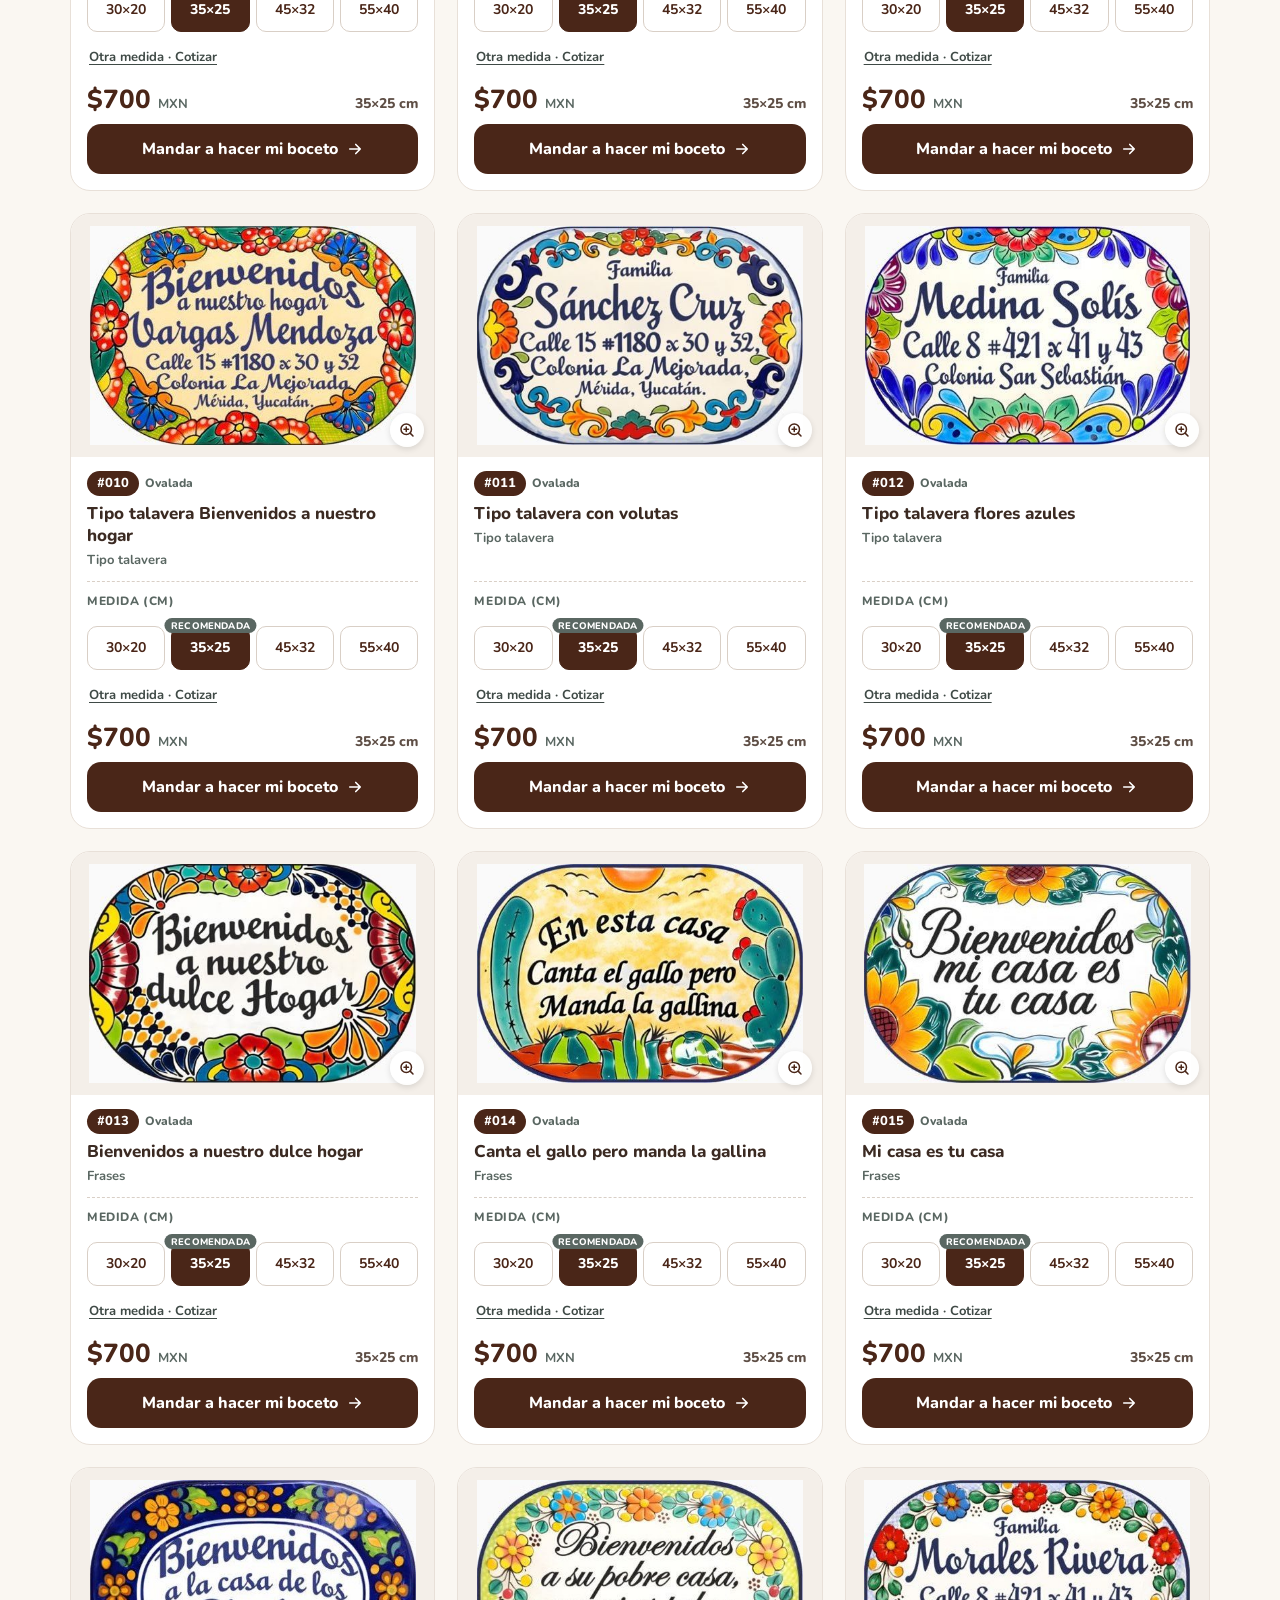
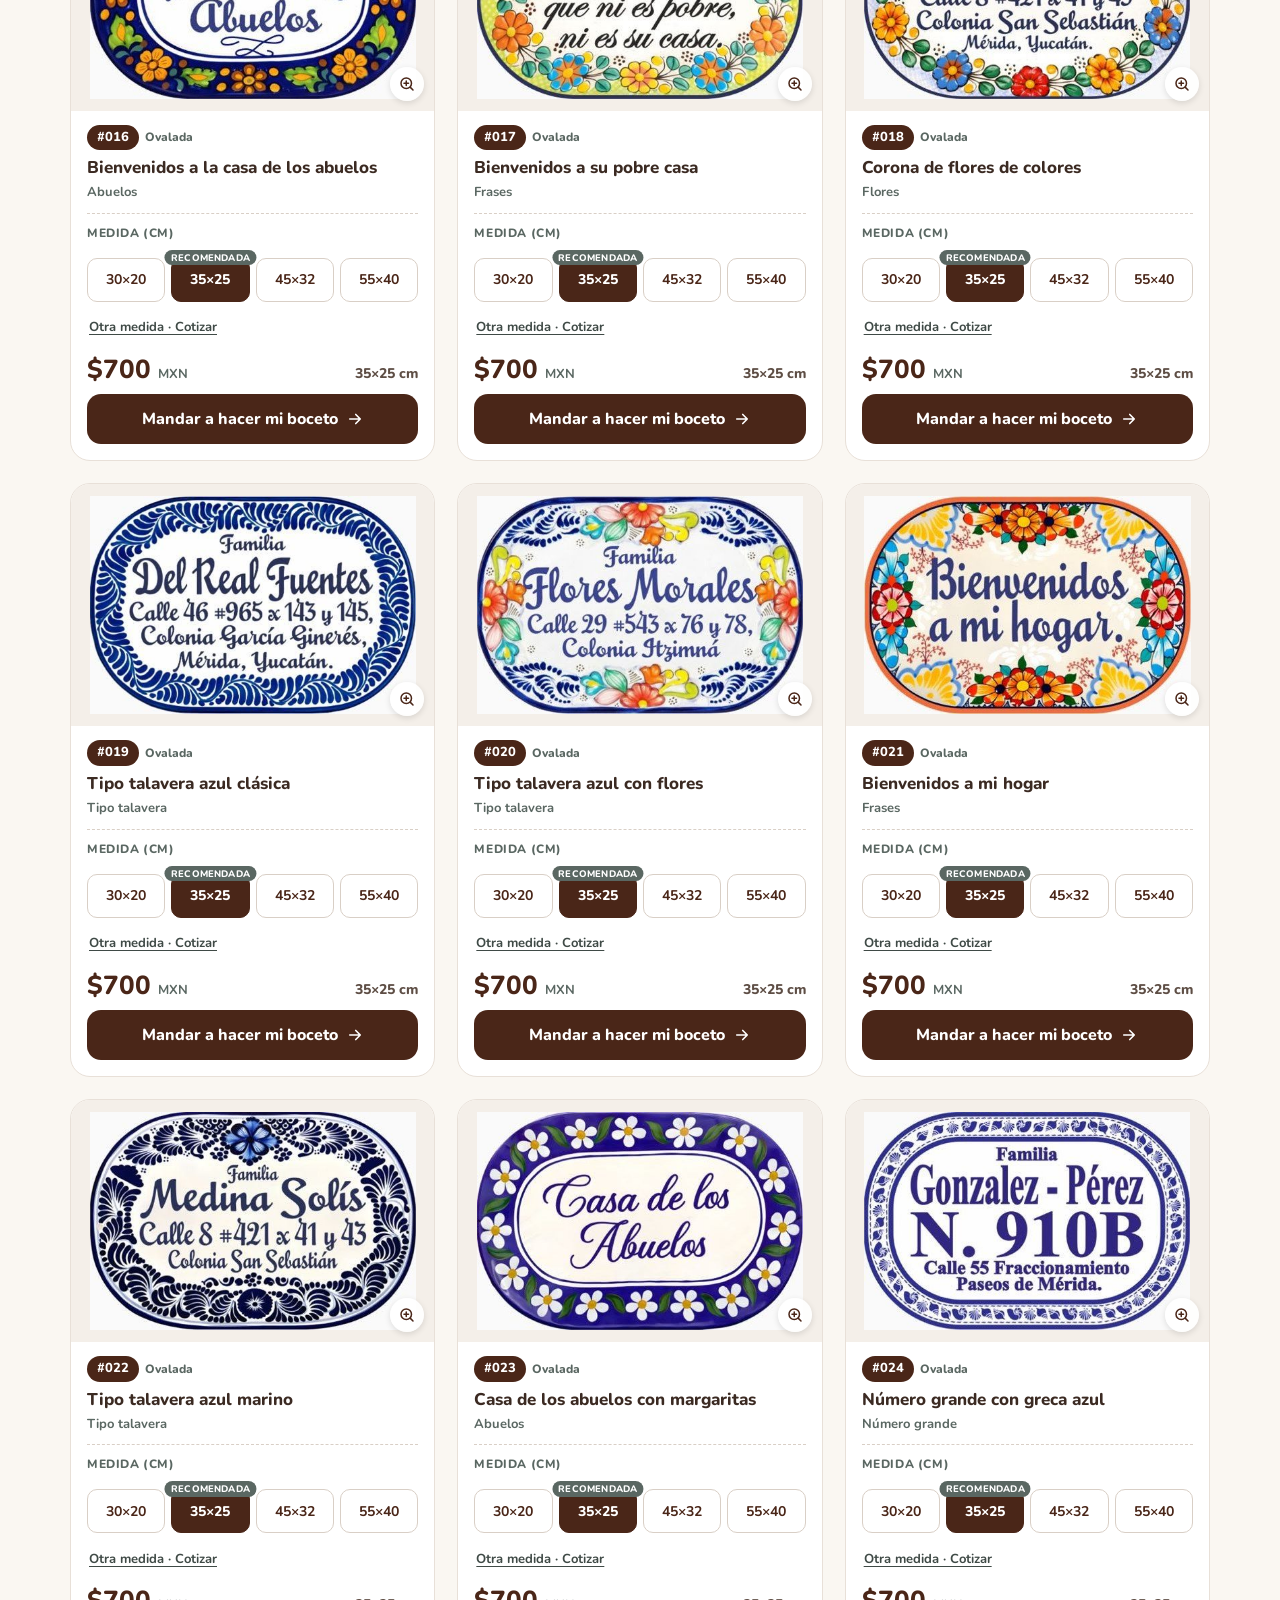
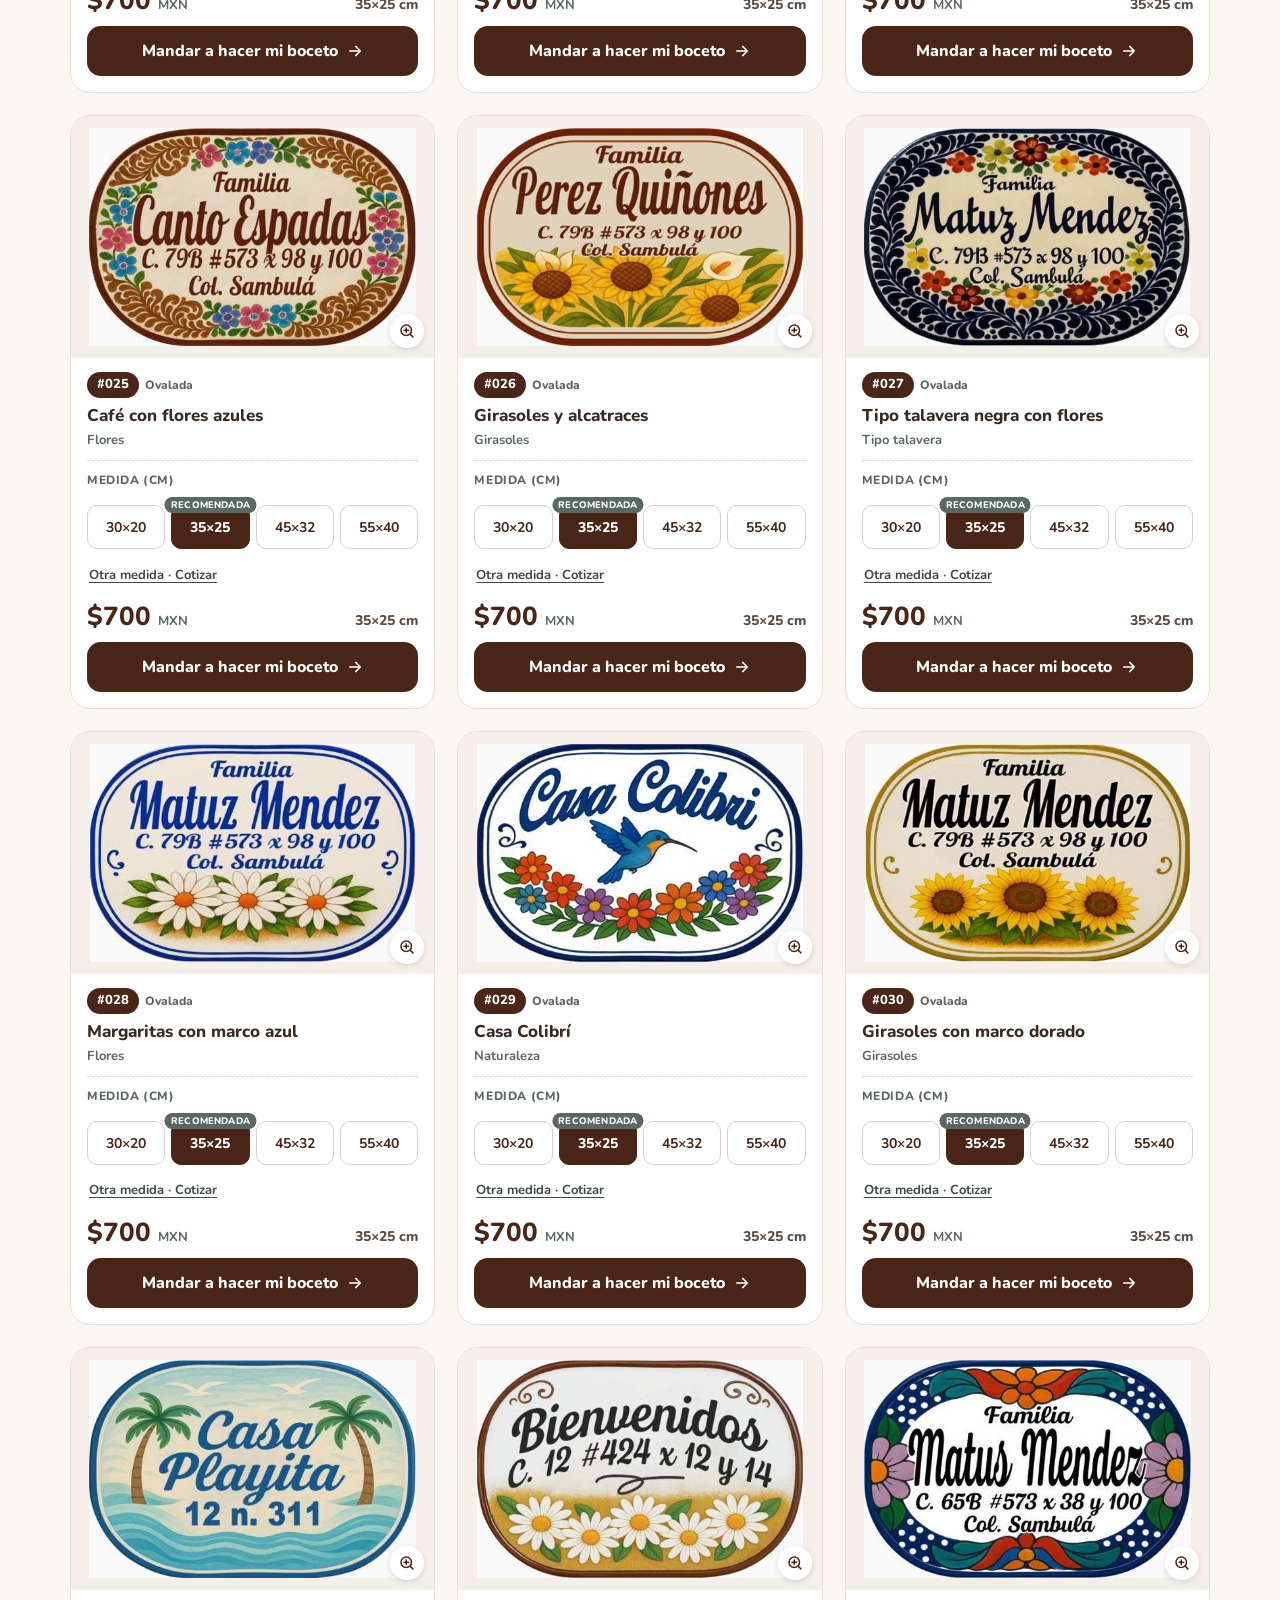
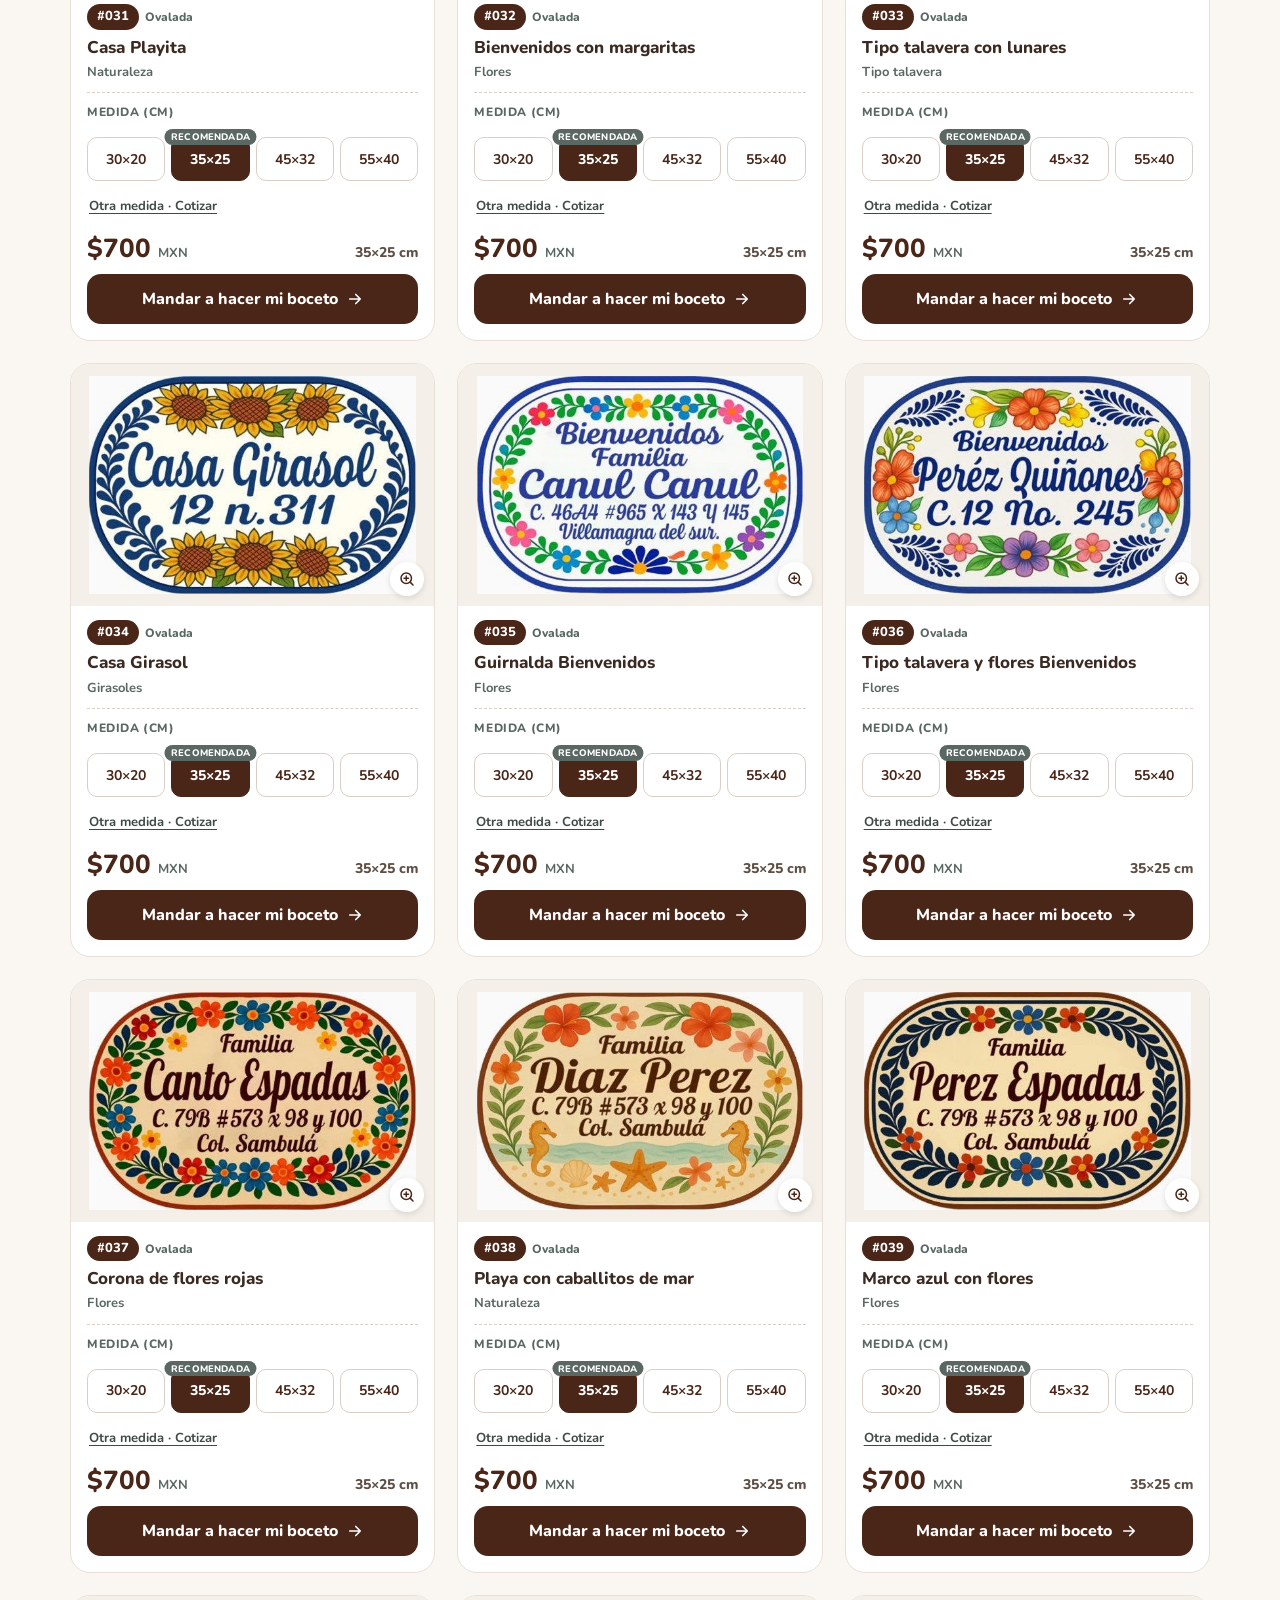
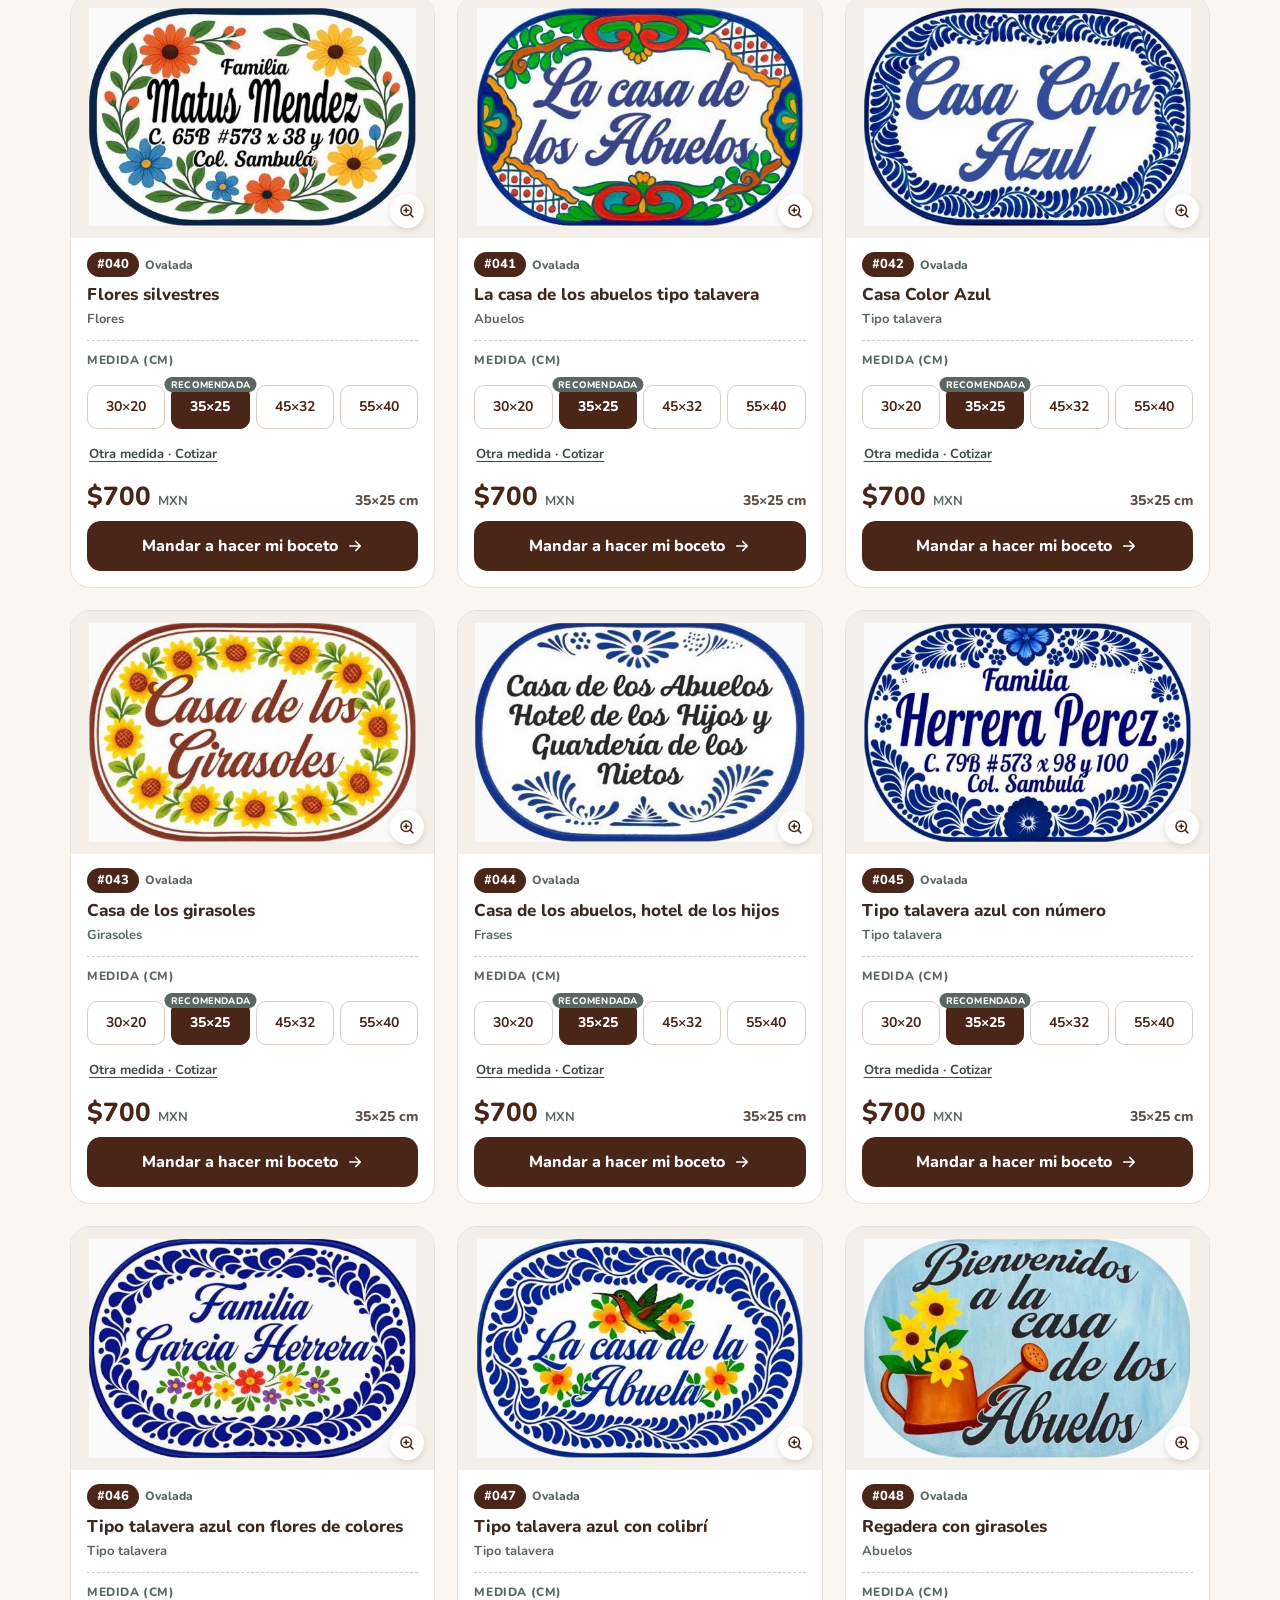
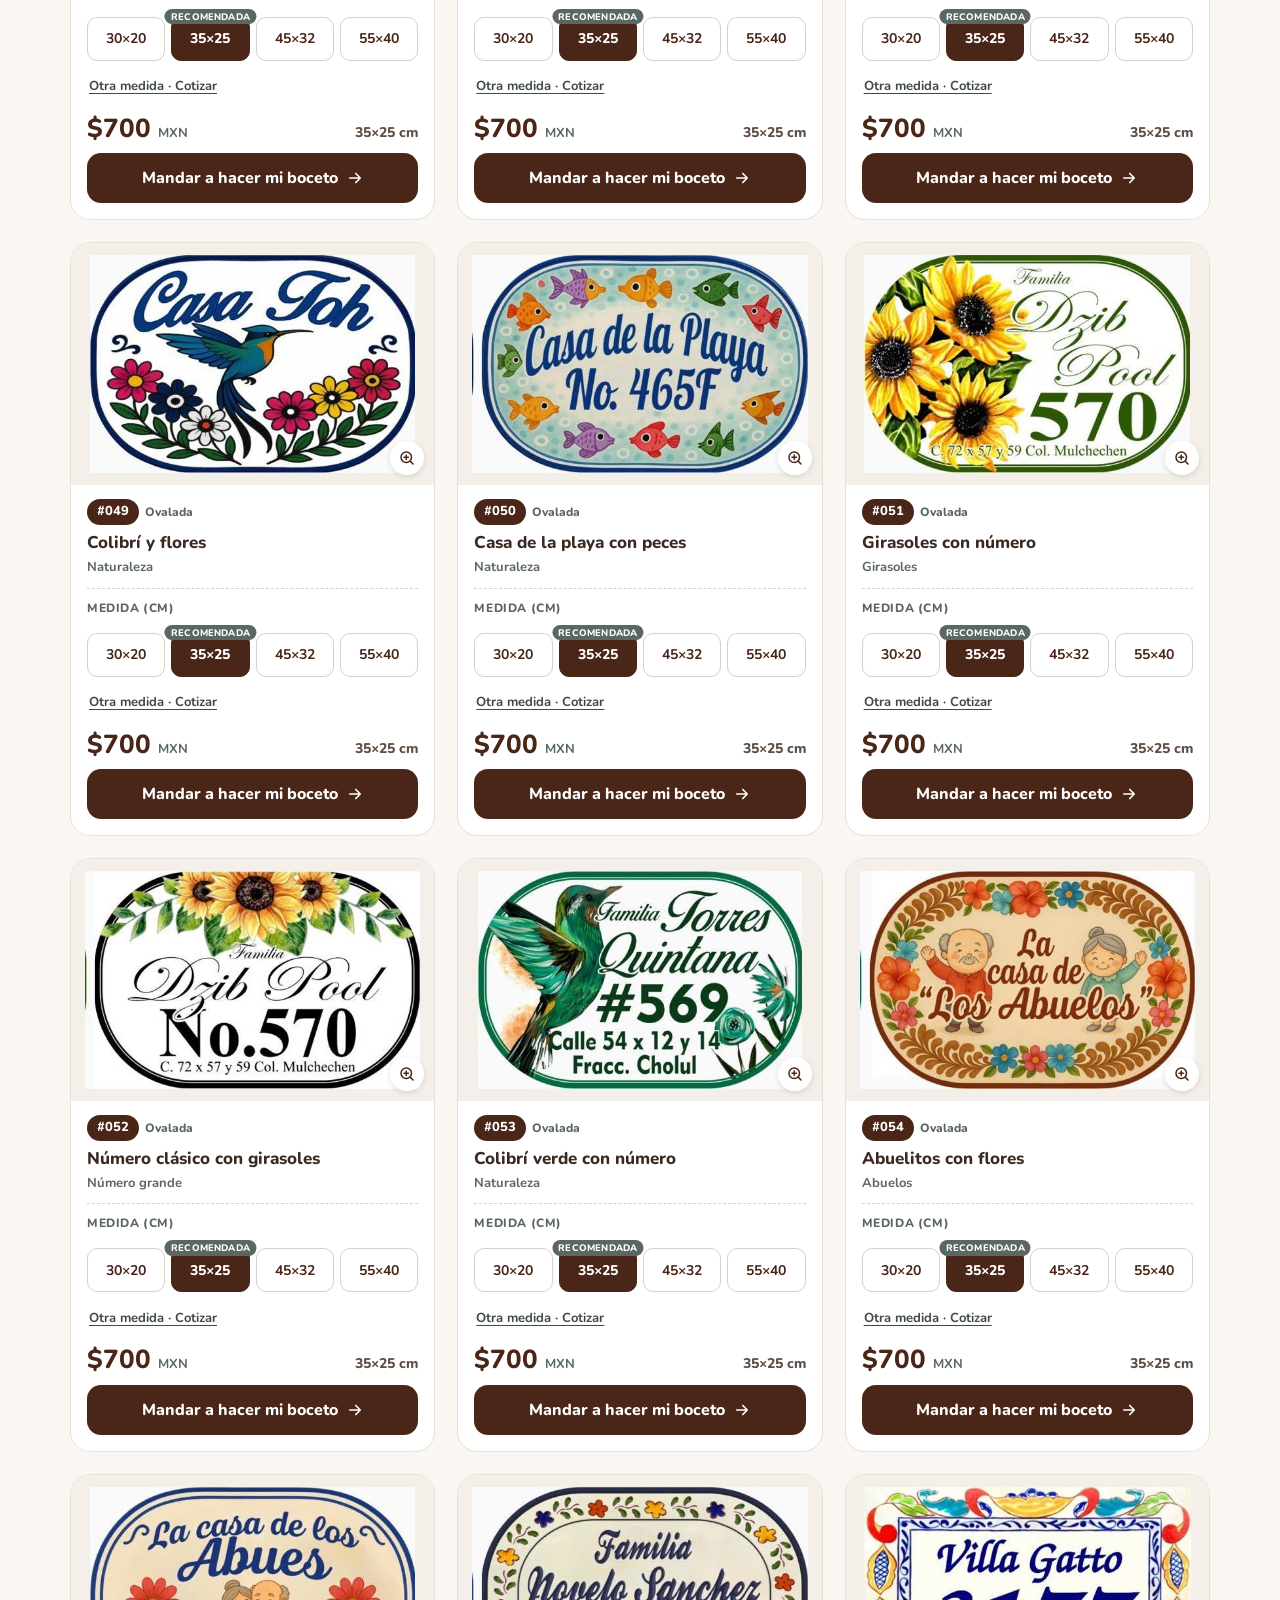
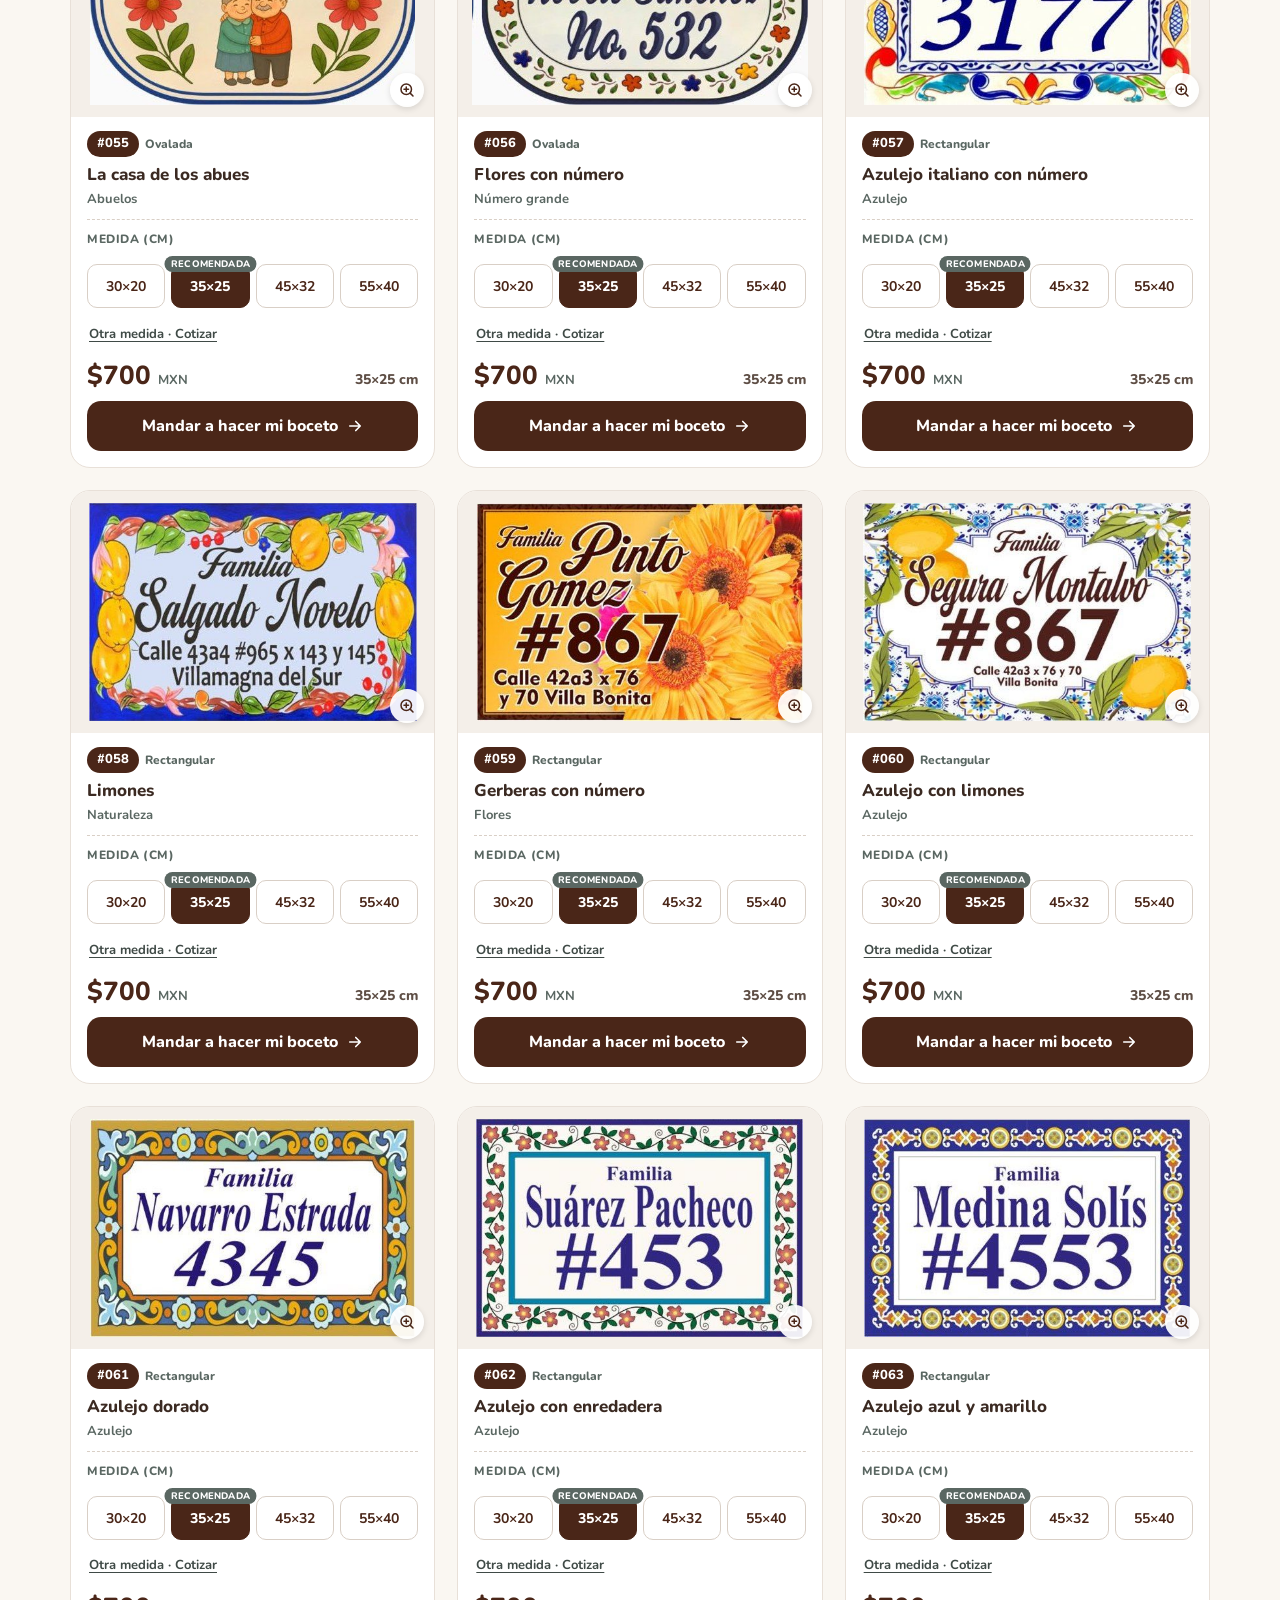
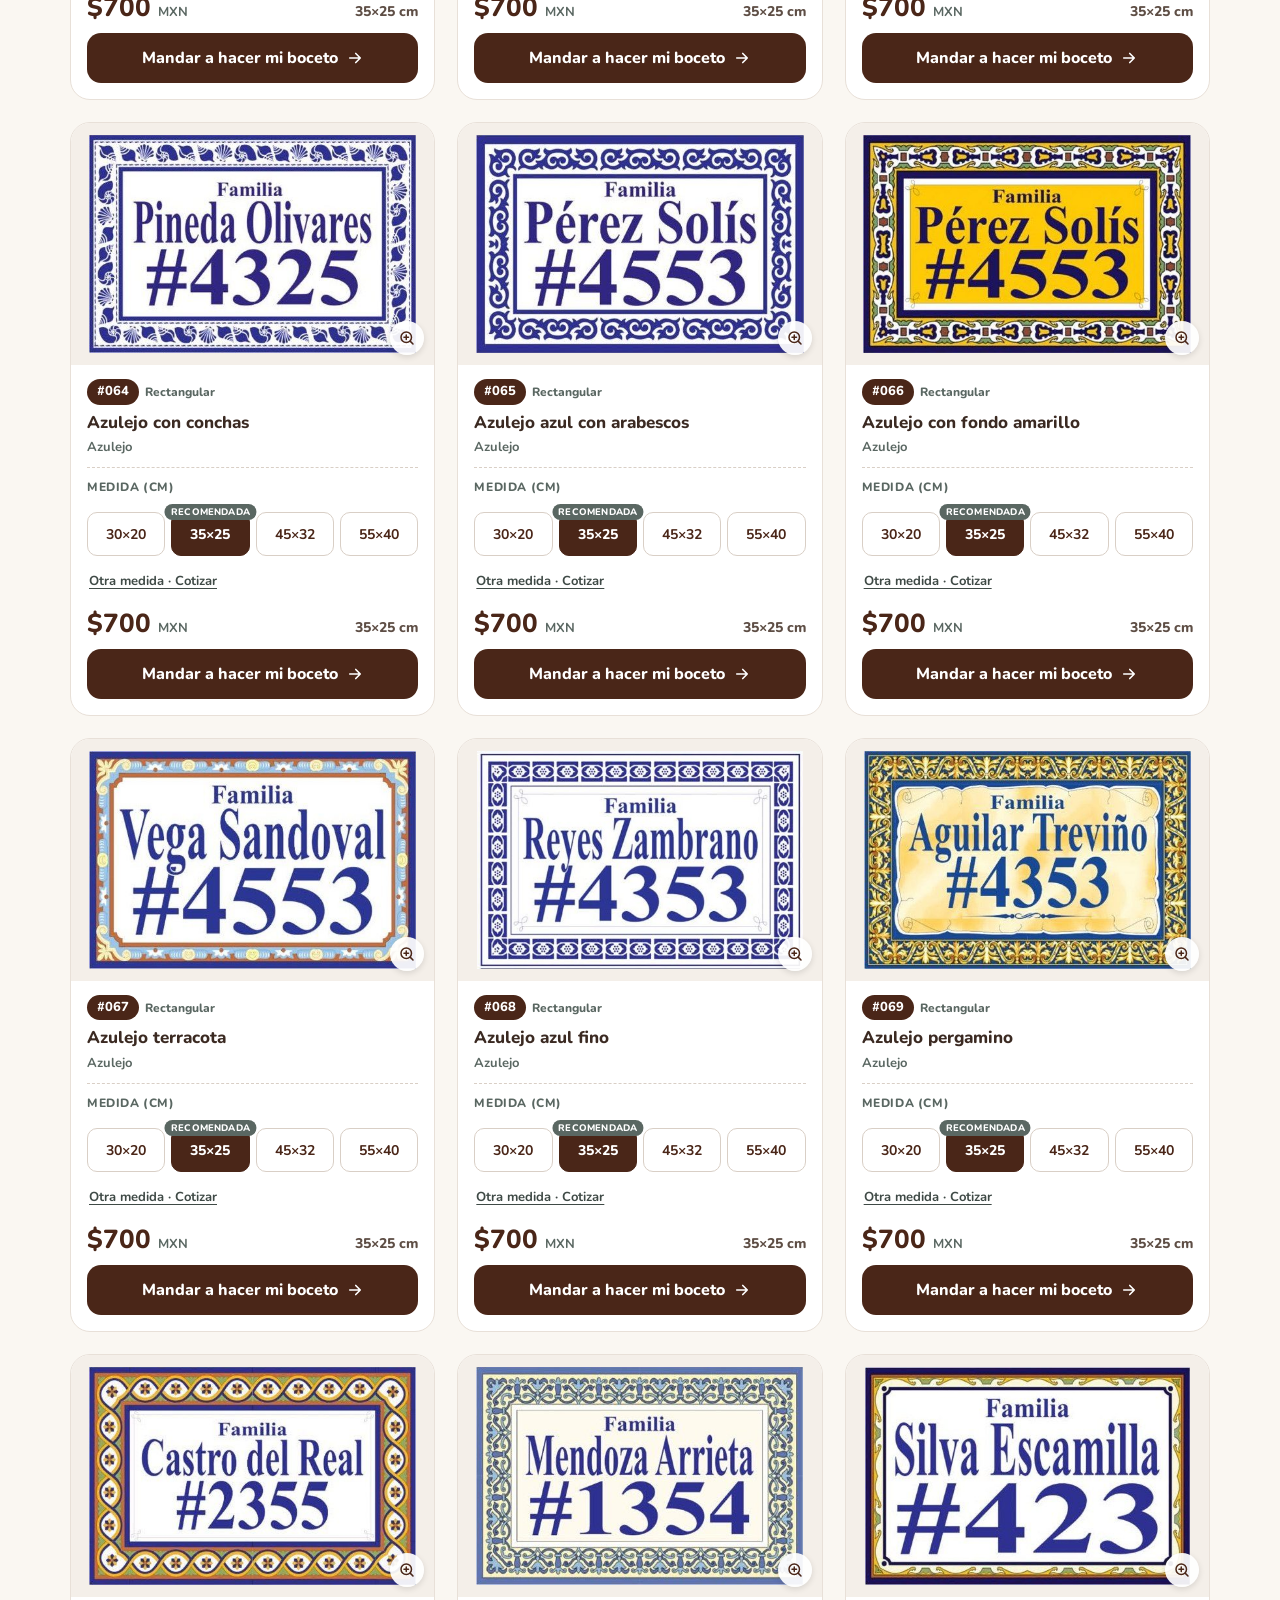
==== commit 092710b6: "Burbuja abre WhatsApp sin mensaje escrito Co-Authored-By: Claude Opus 5.5 <noreply@anthropic.com> Cl" ====
--- a/index.html
+++ b/index.html
@@ -382,6 +382,6 @@
   </div>
 </div>
 <script src="datos.js?v=202611141105"></script>
-<script src="app.js?v=202611141110"></script>
+<script src="app.js?v=202611141112"></script>
 </body>
 </html>
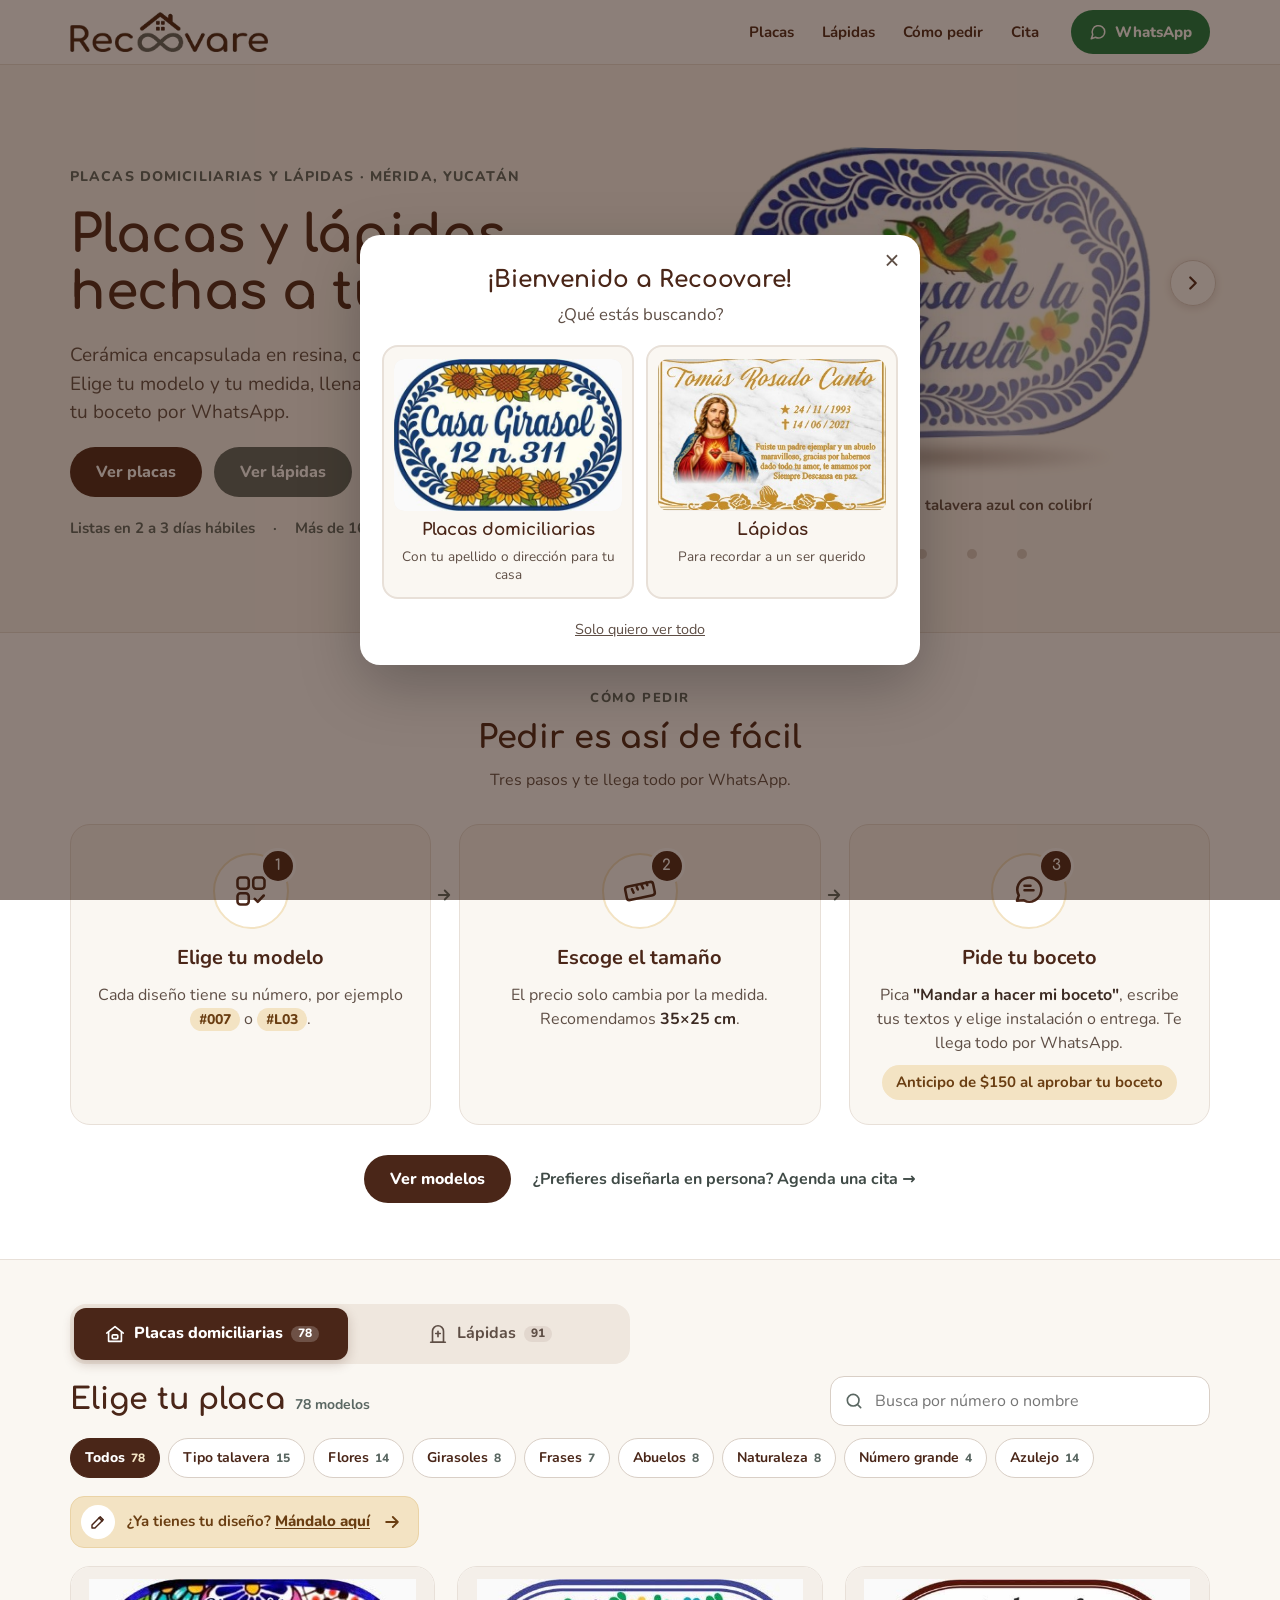
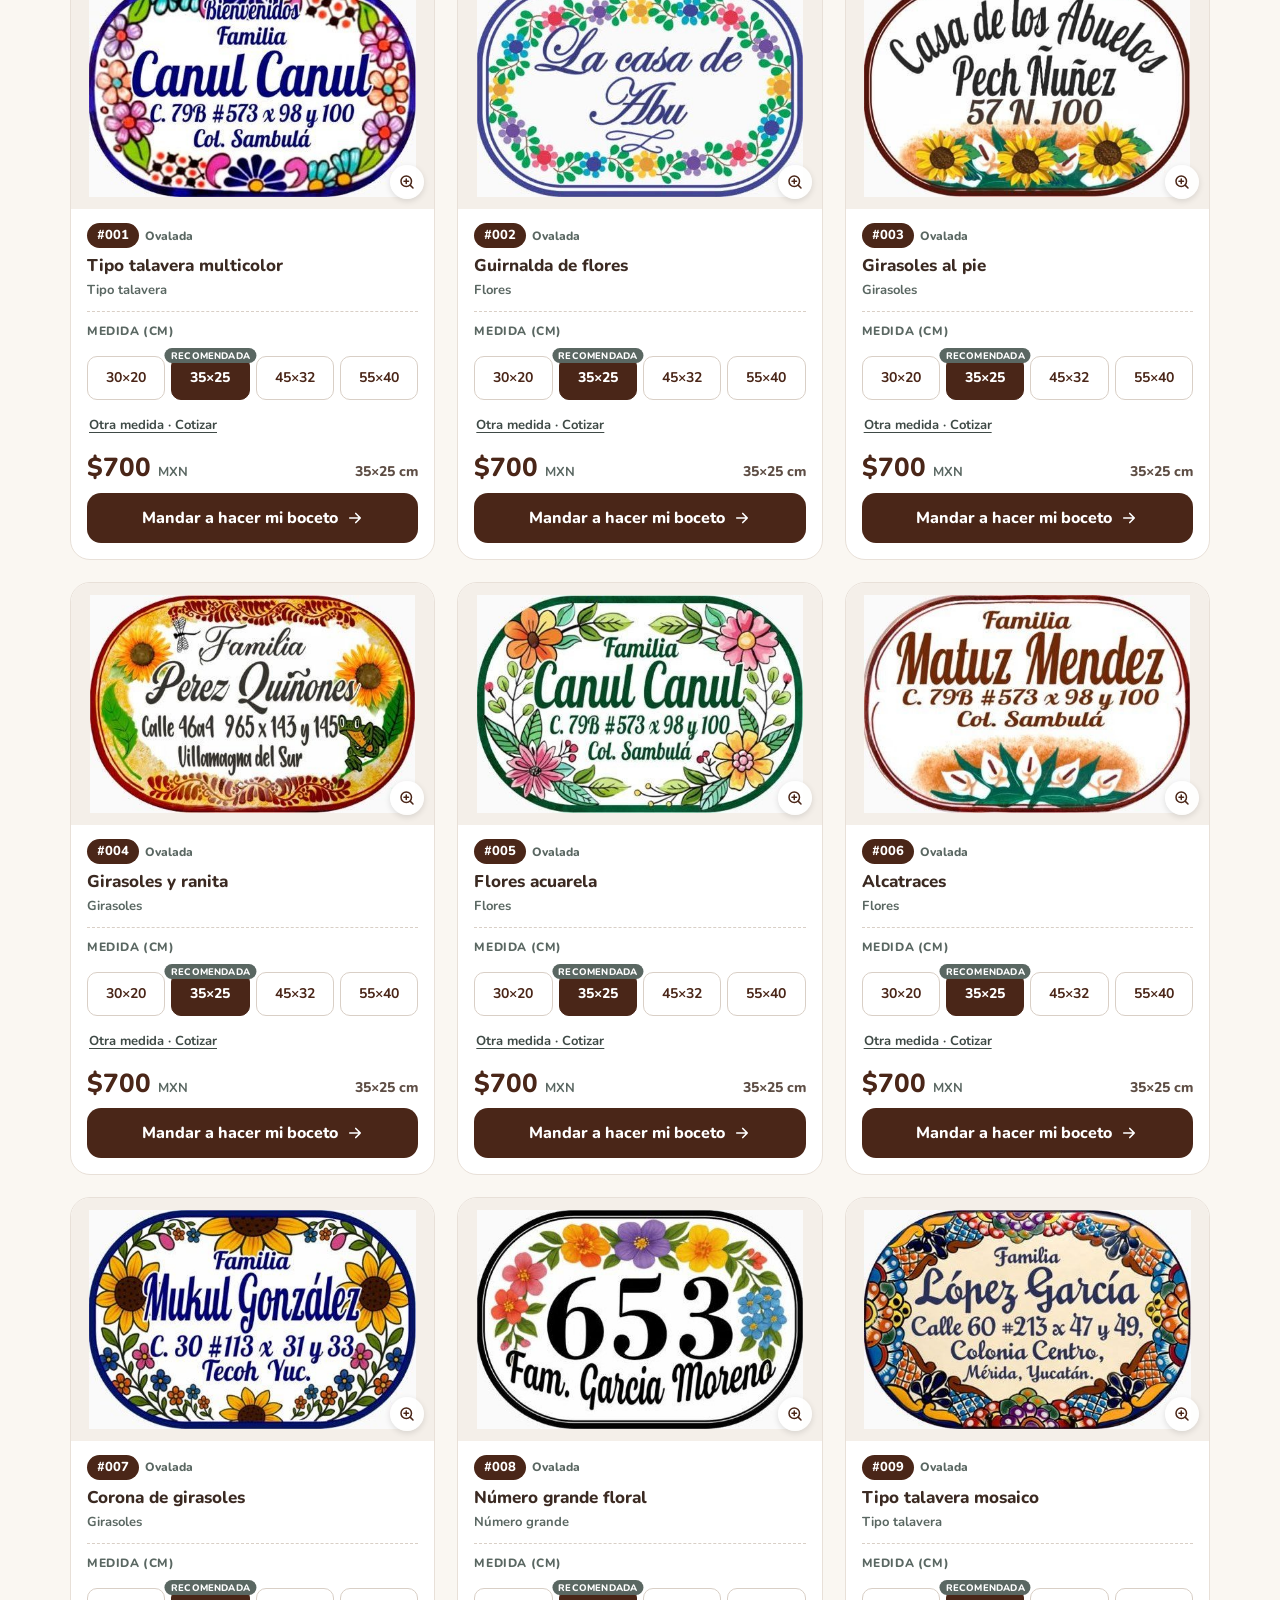
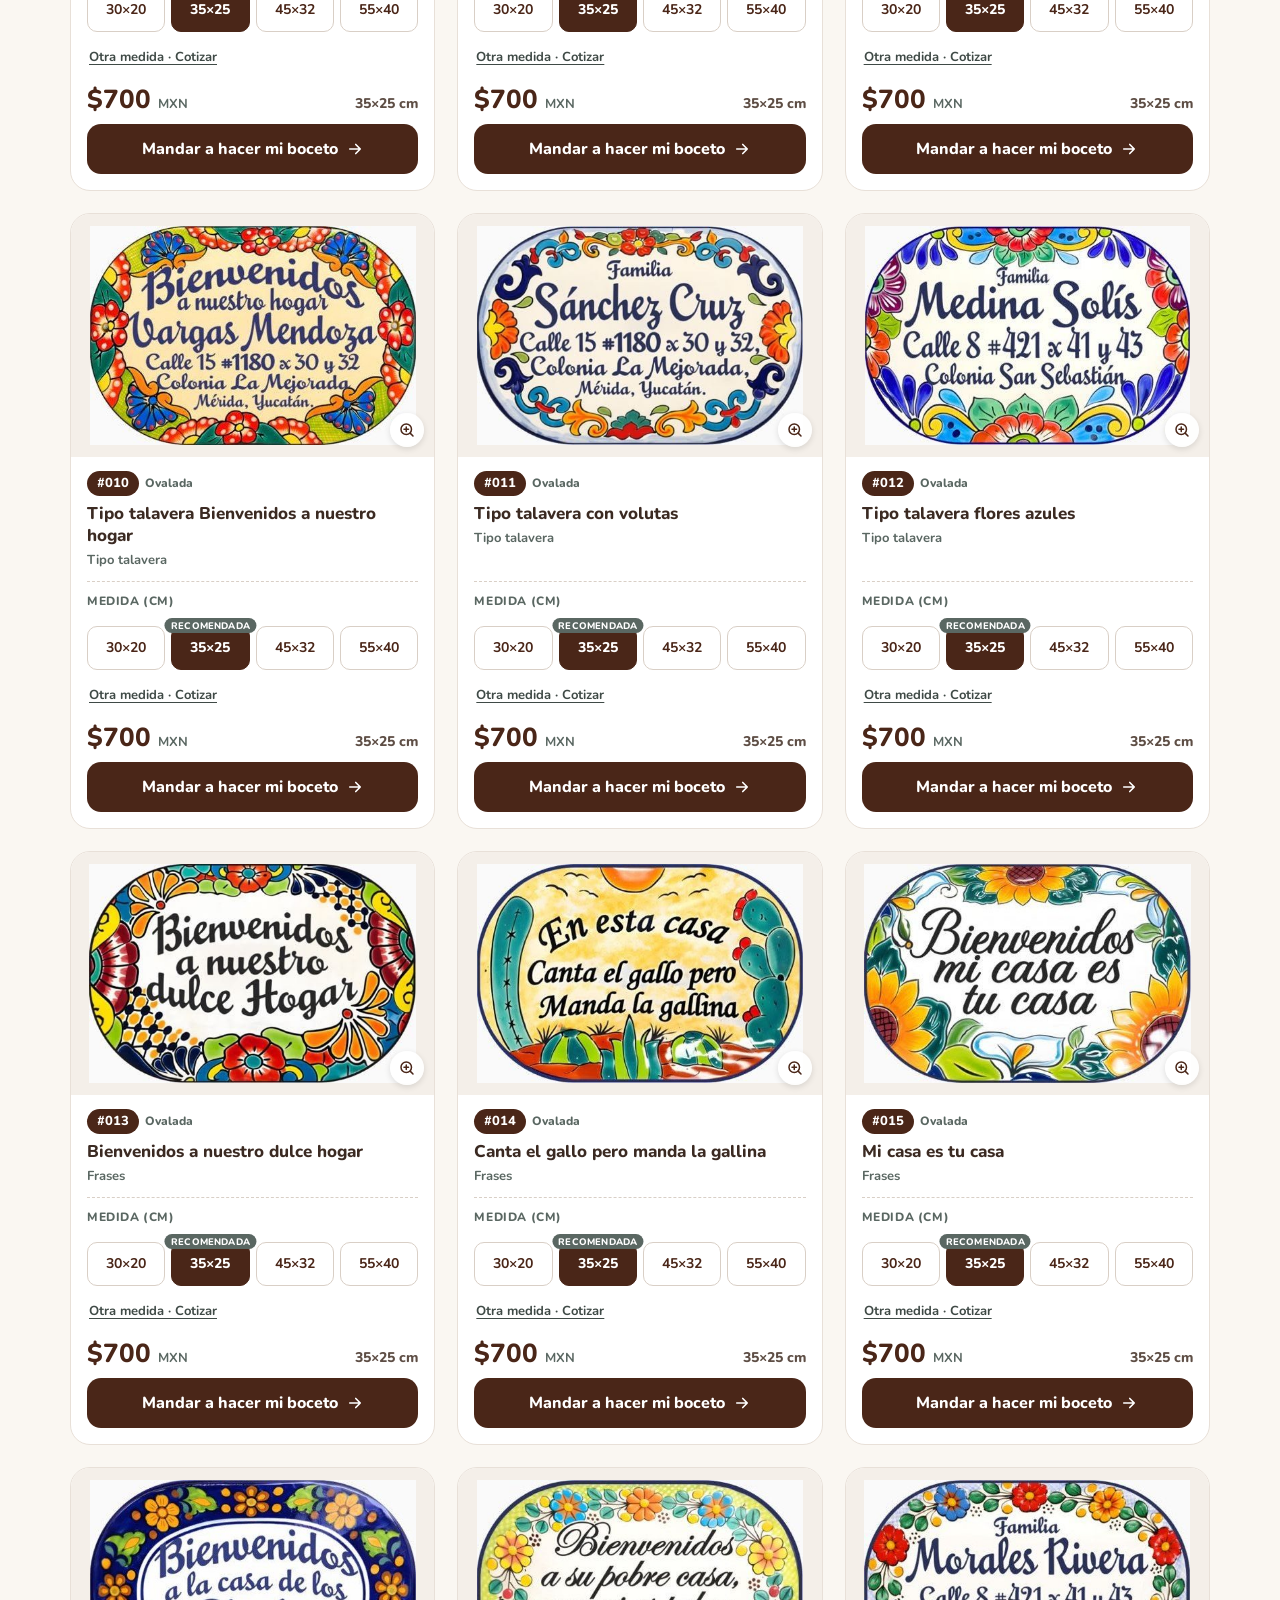
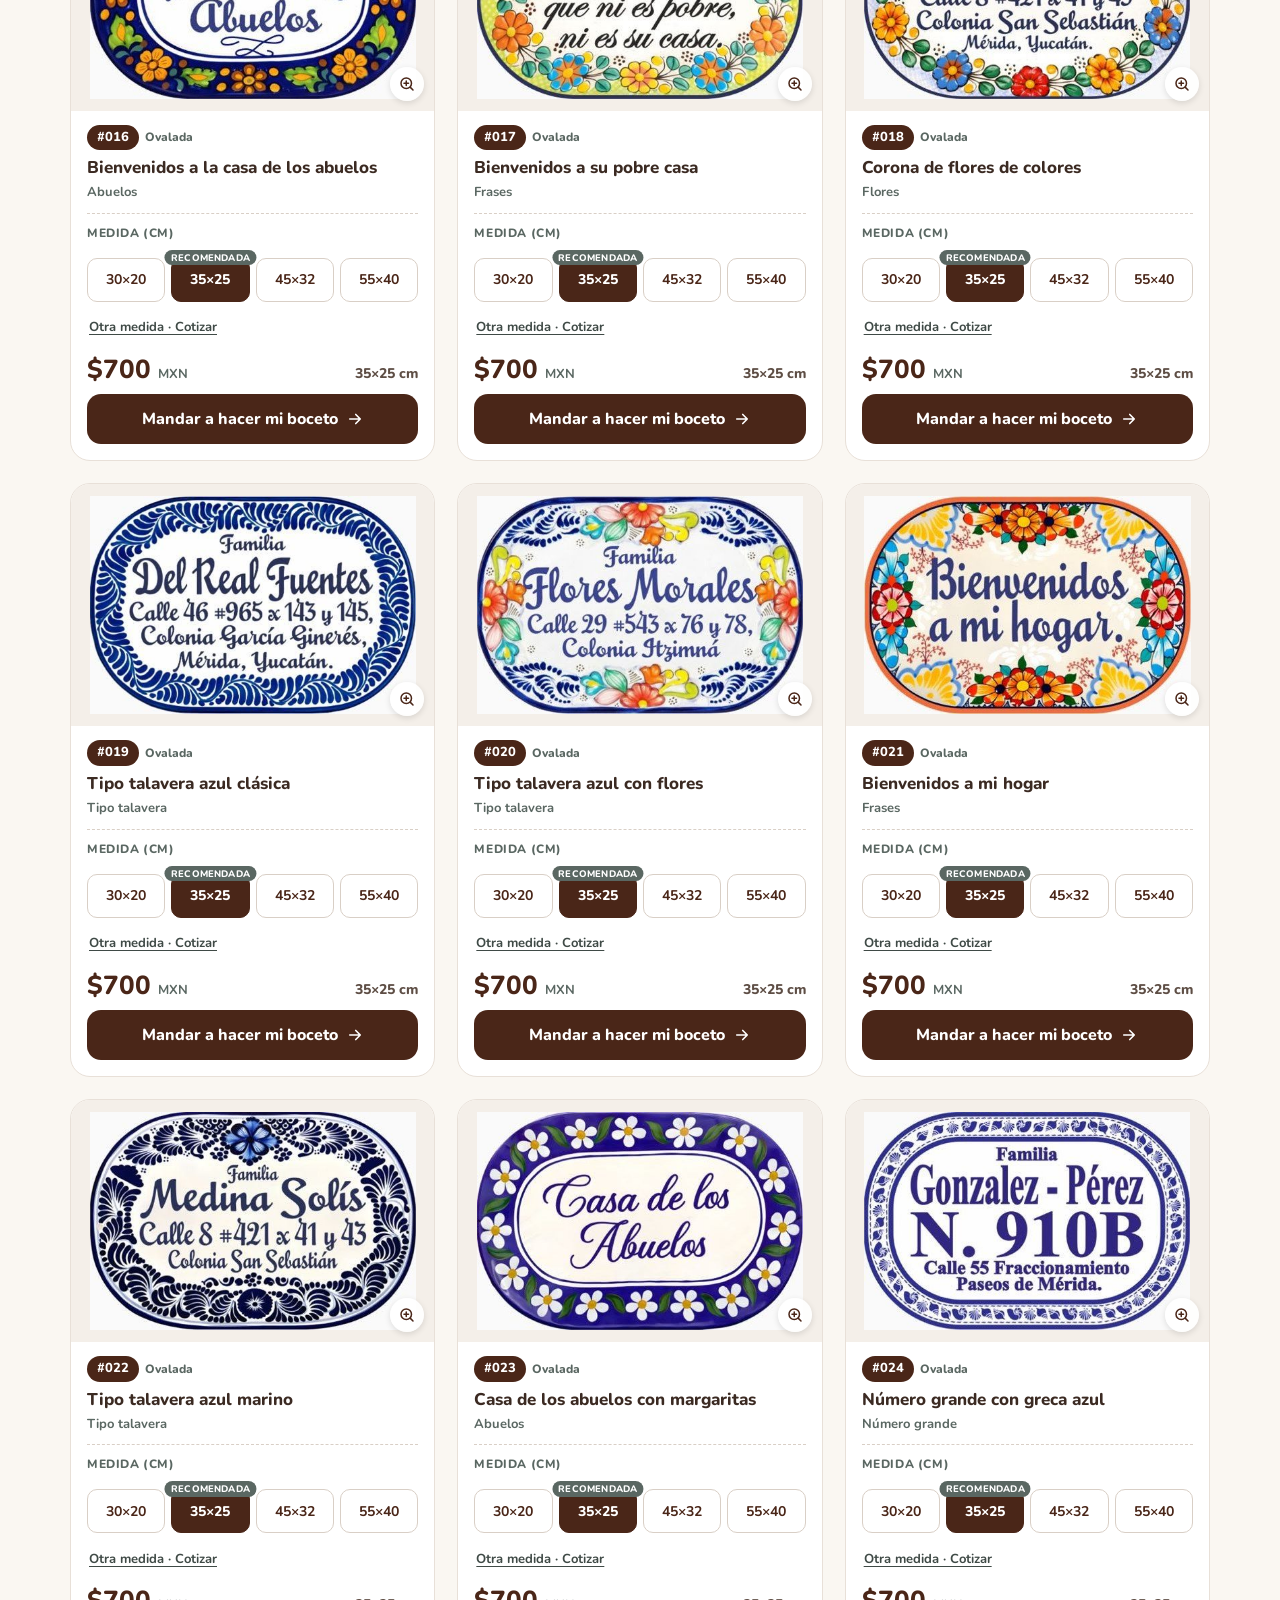
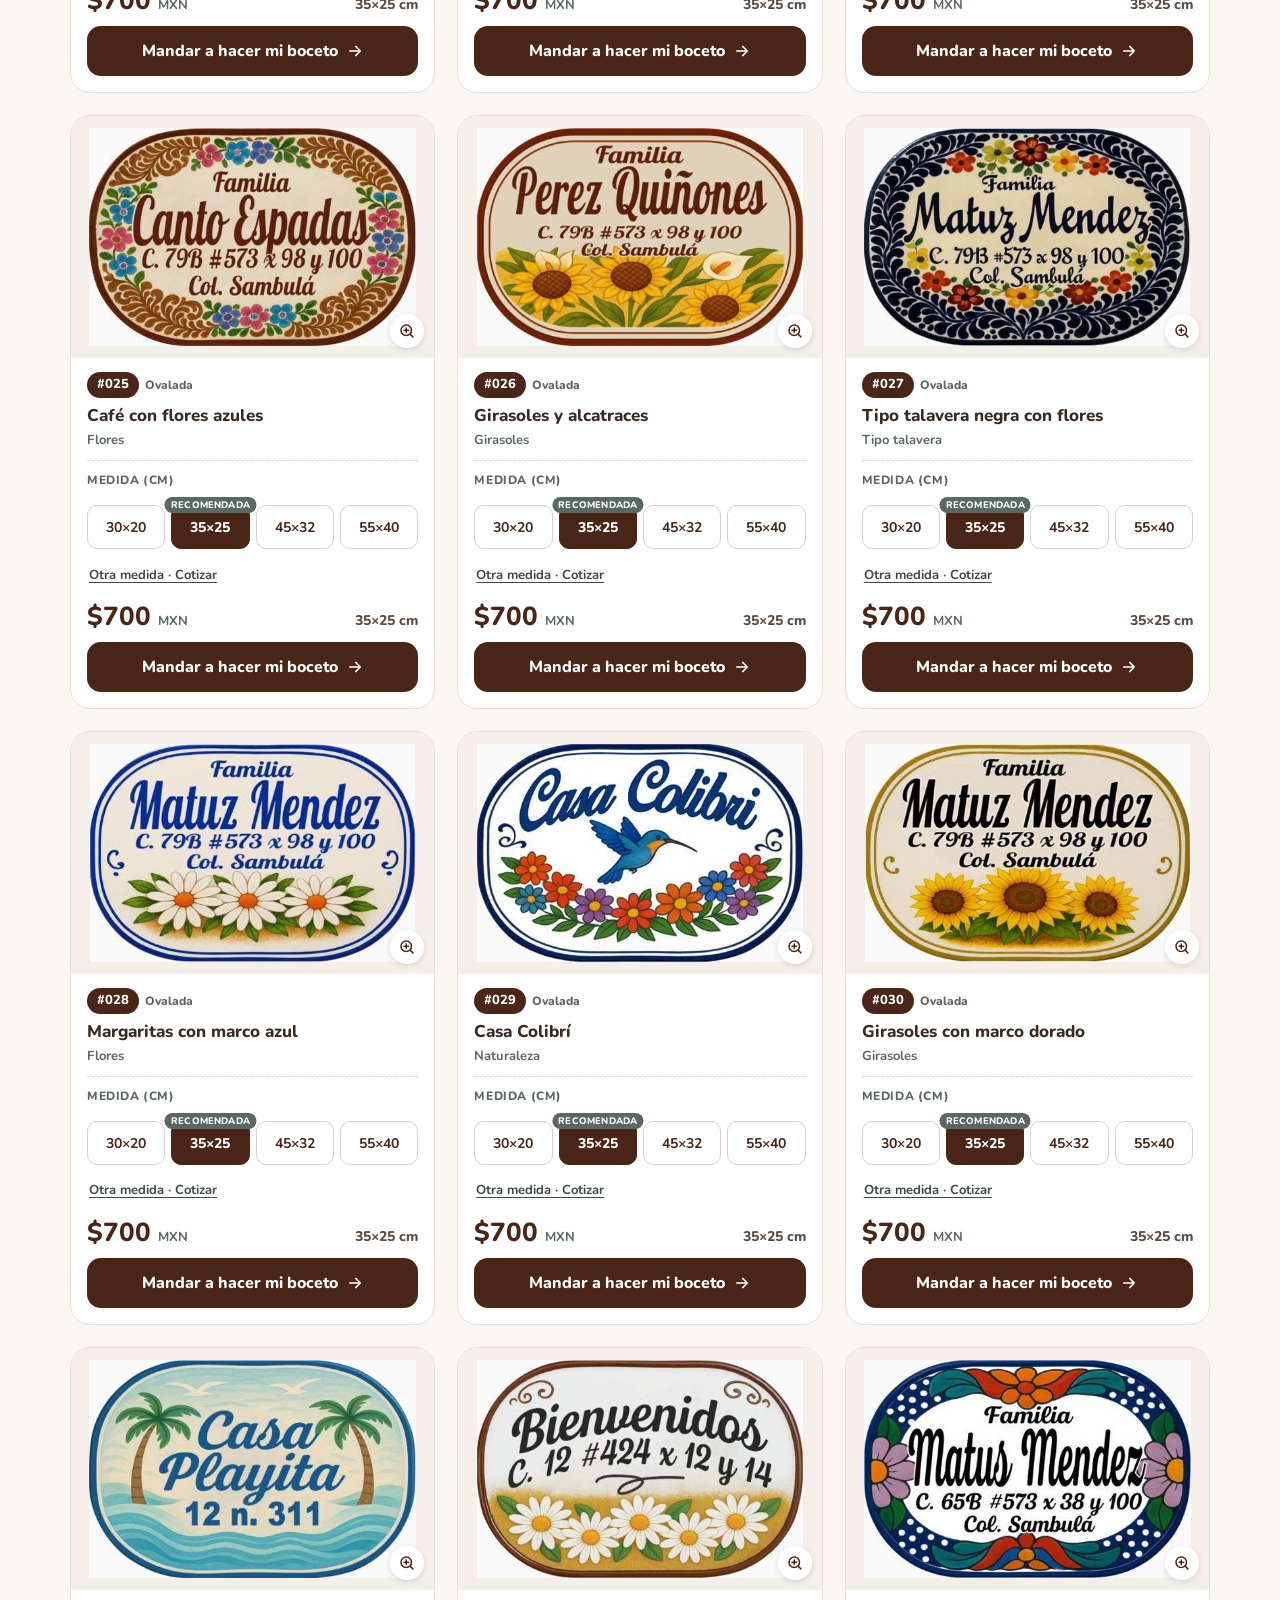
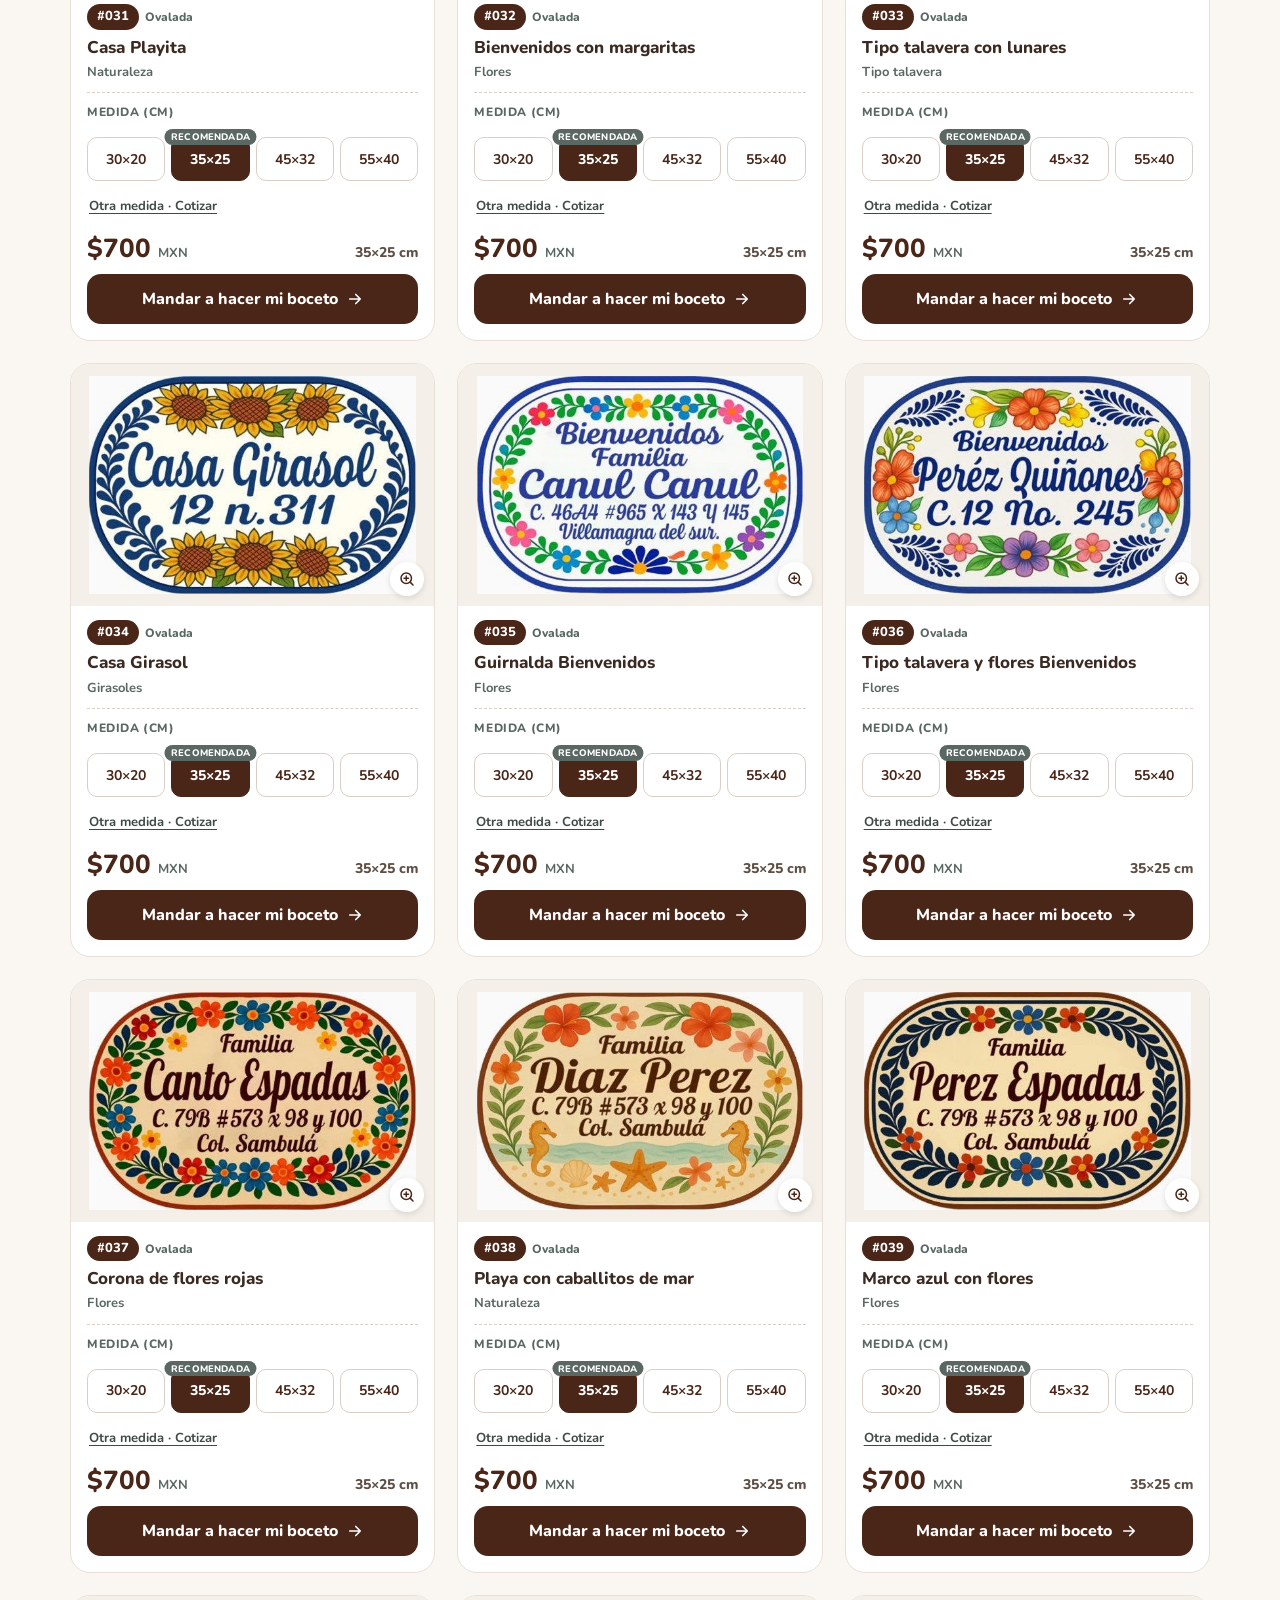
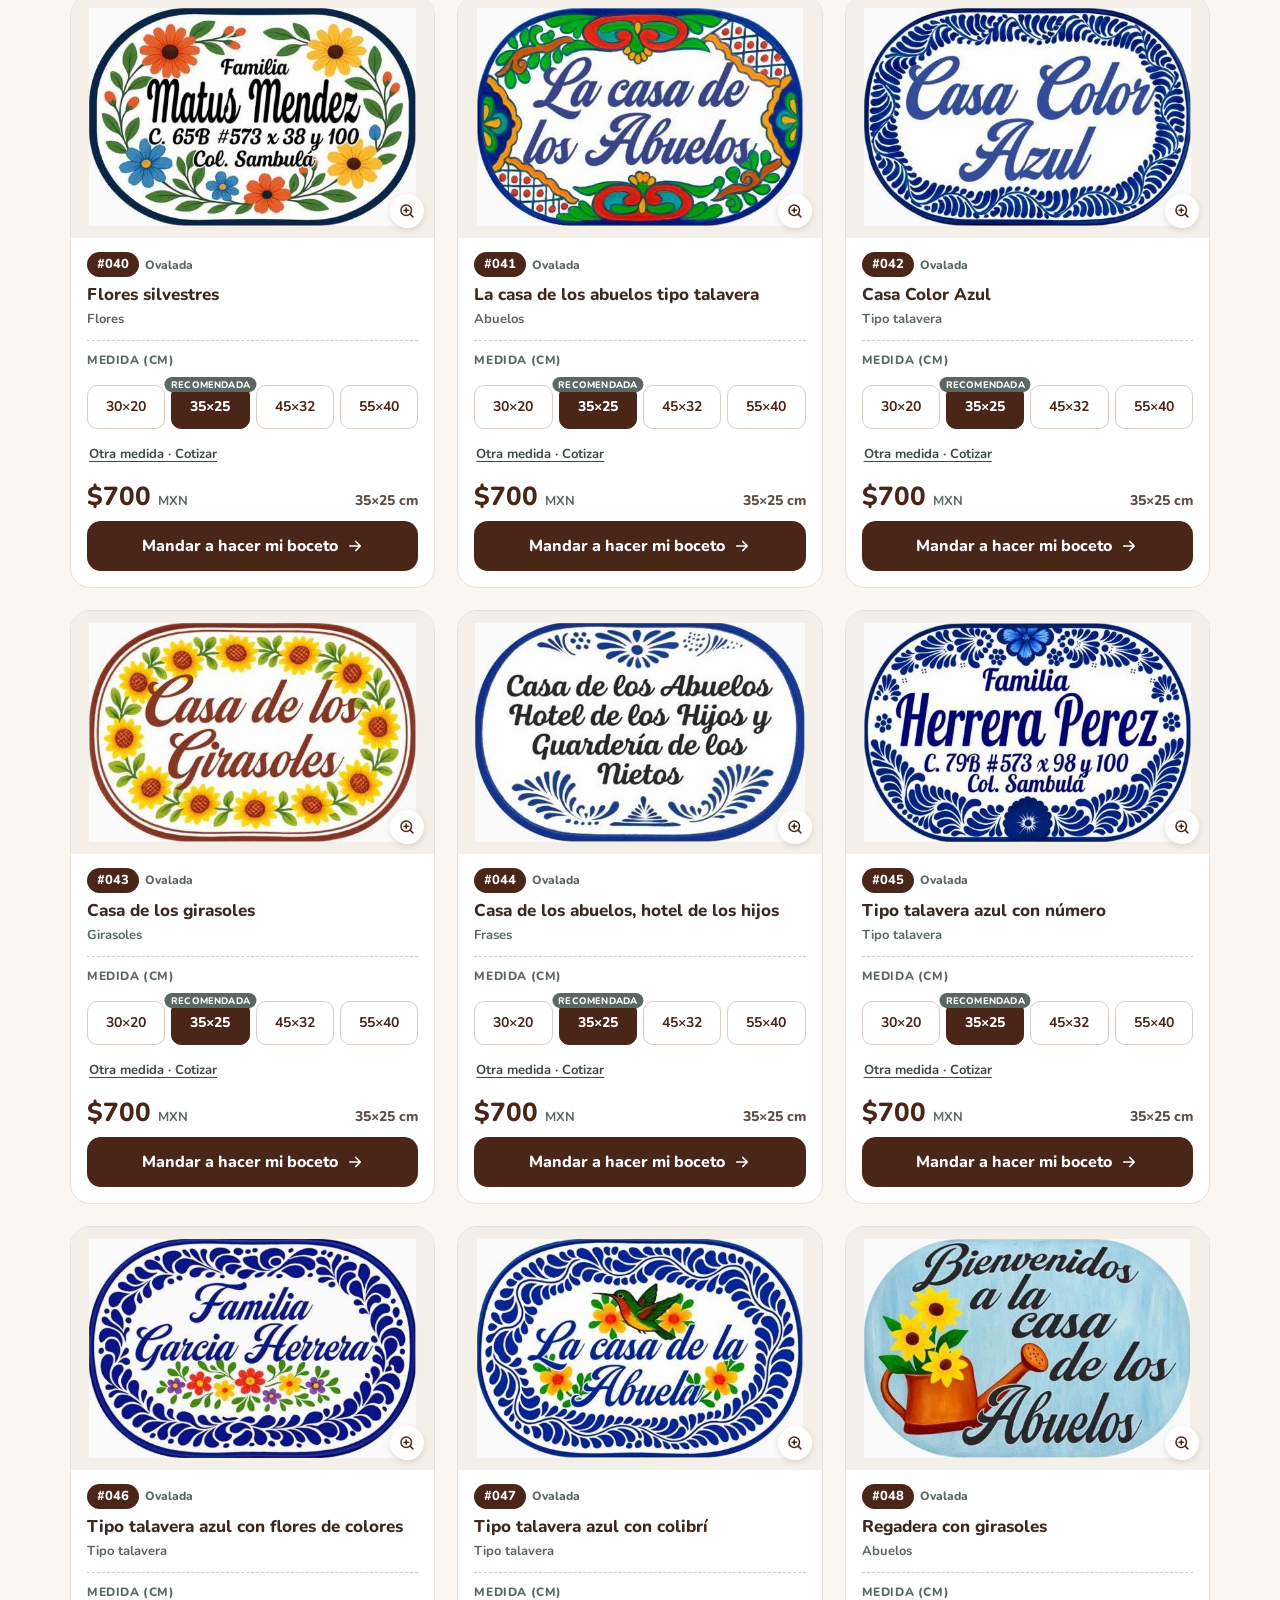
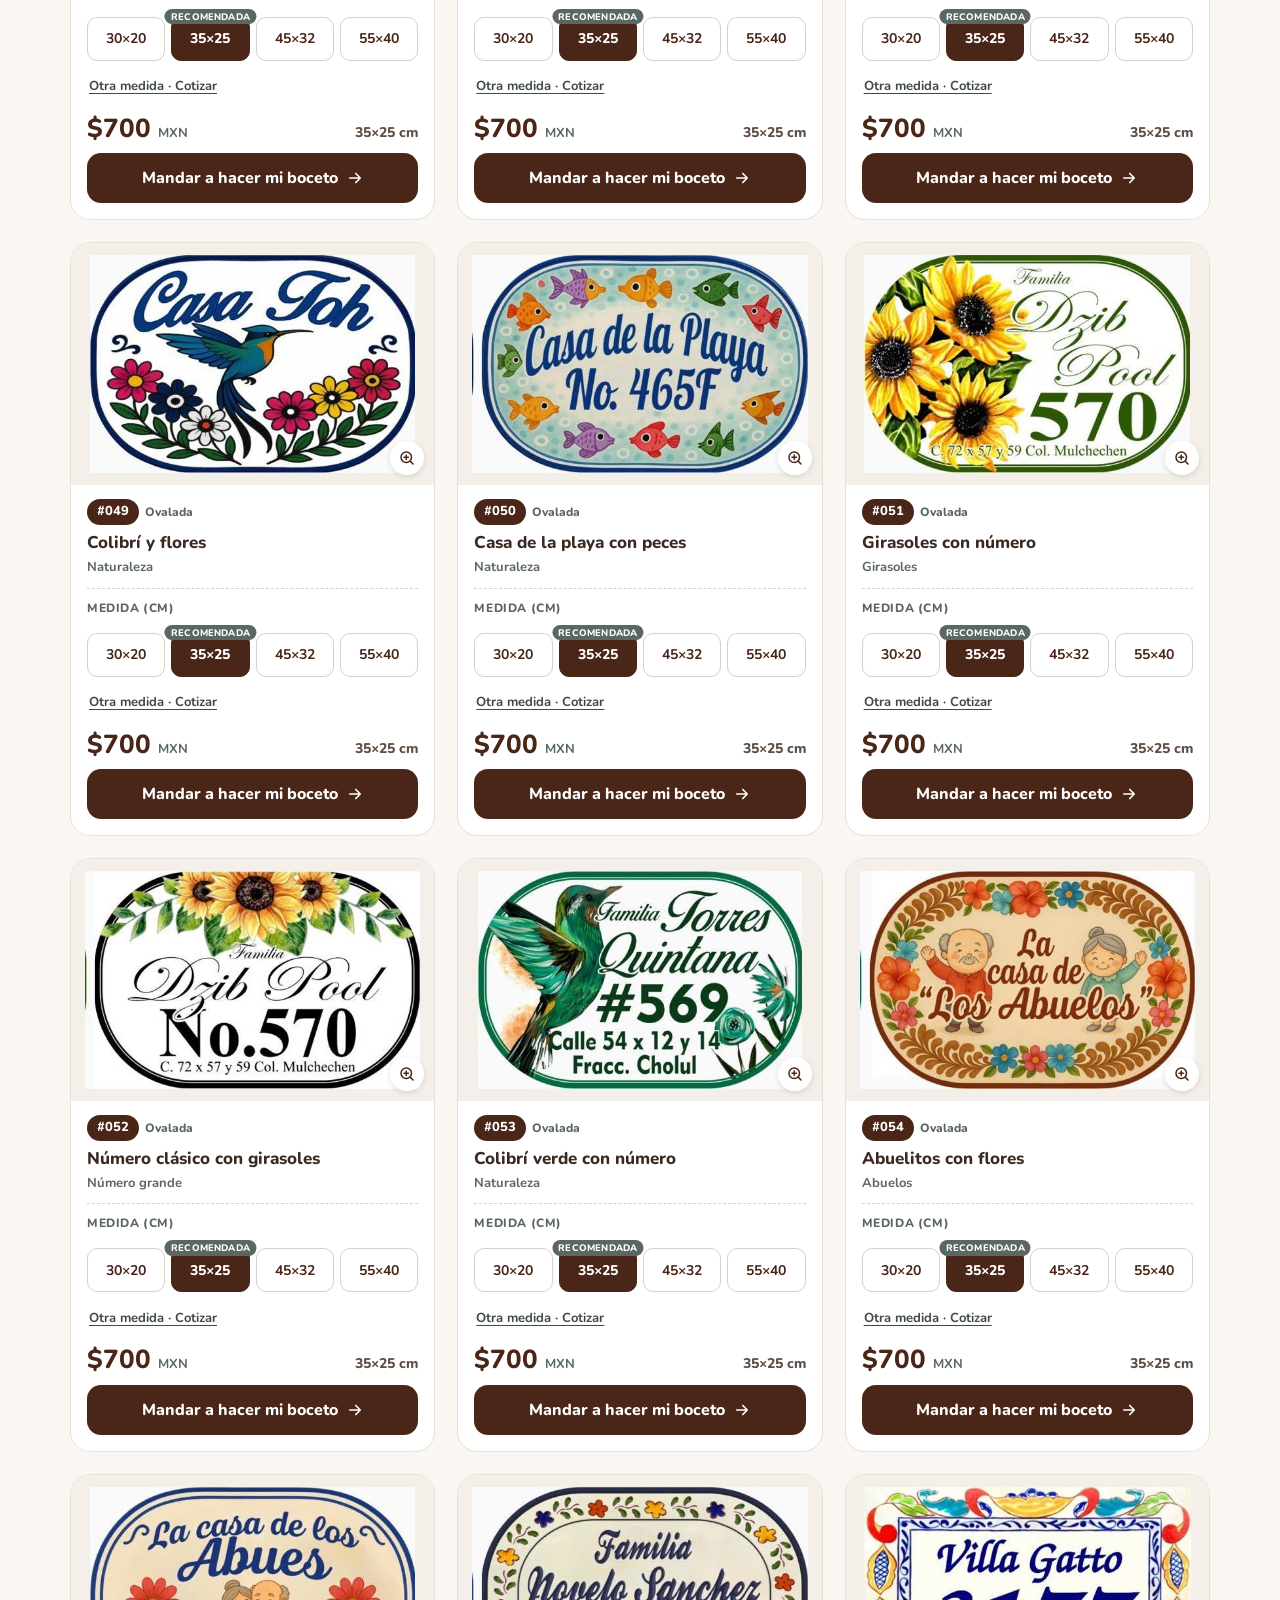
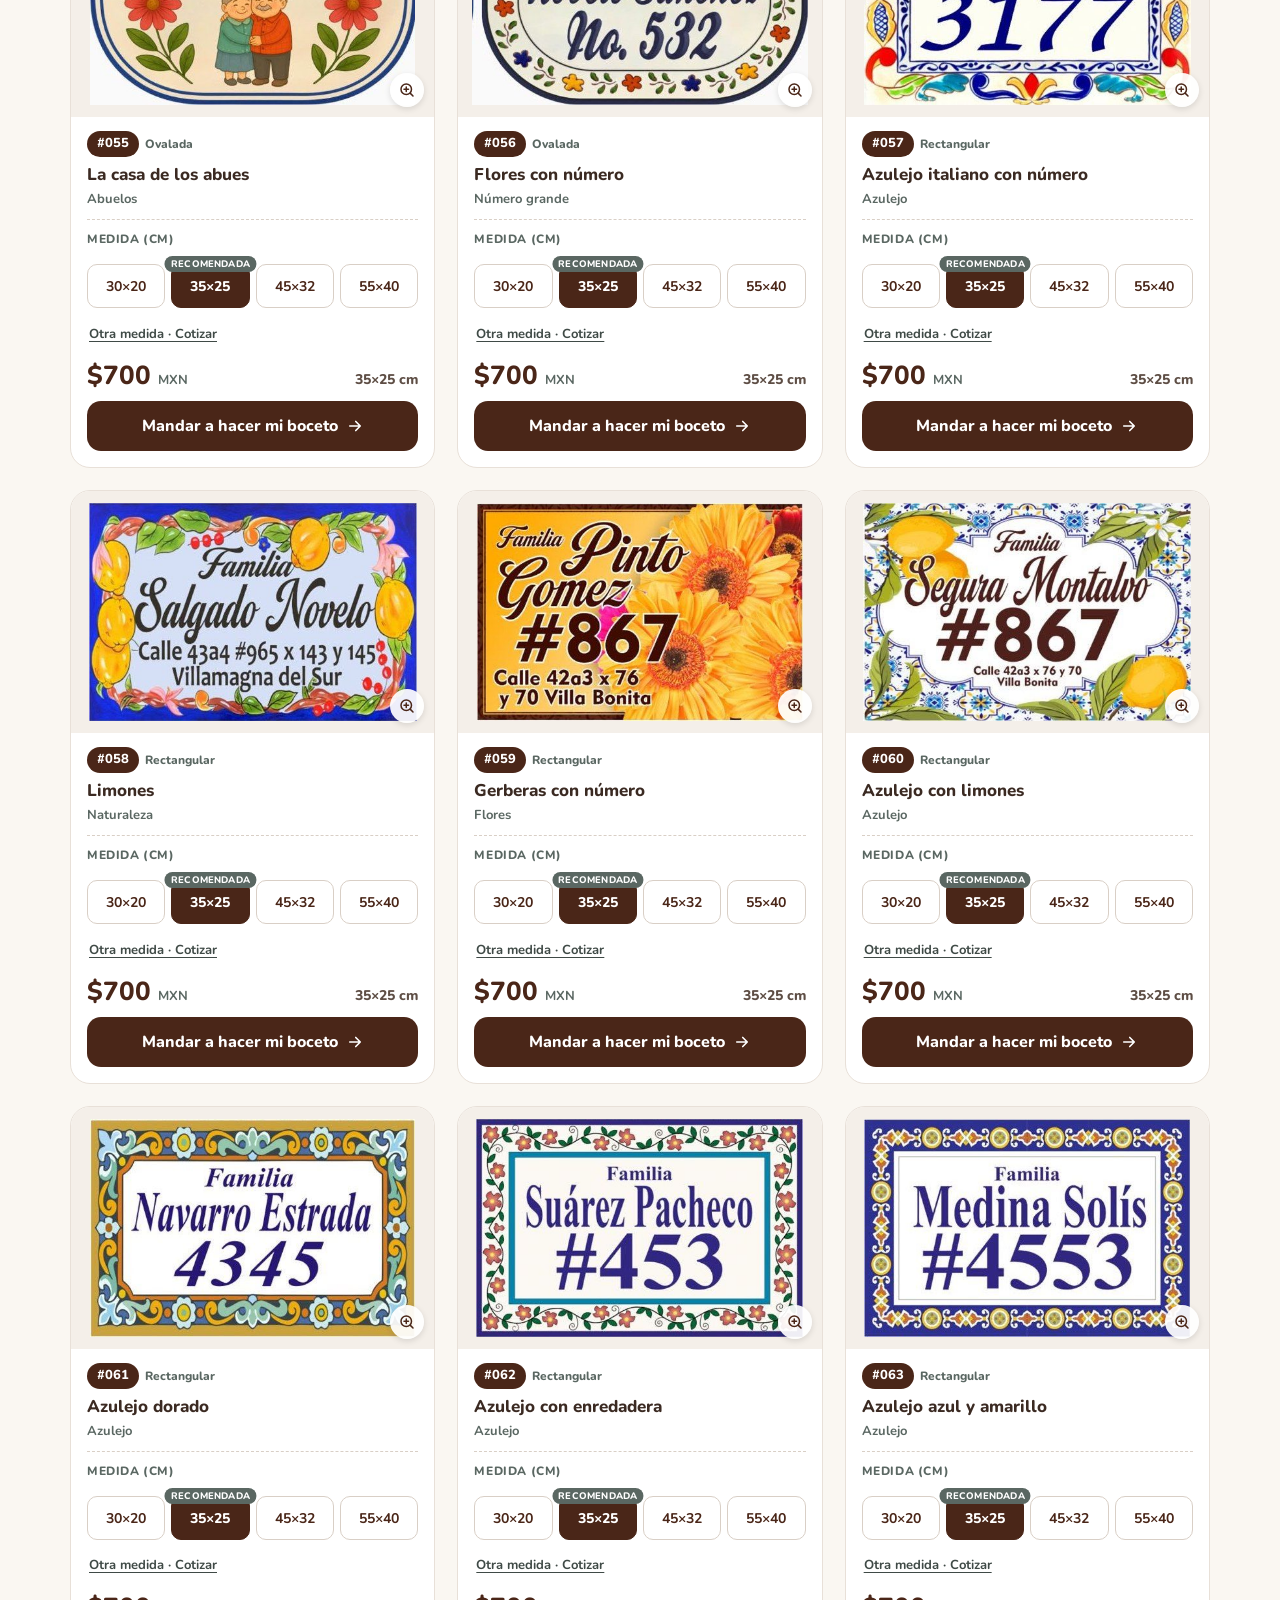
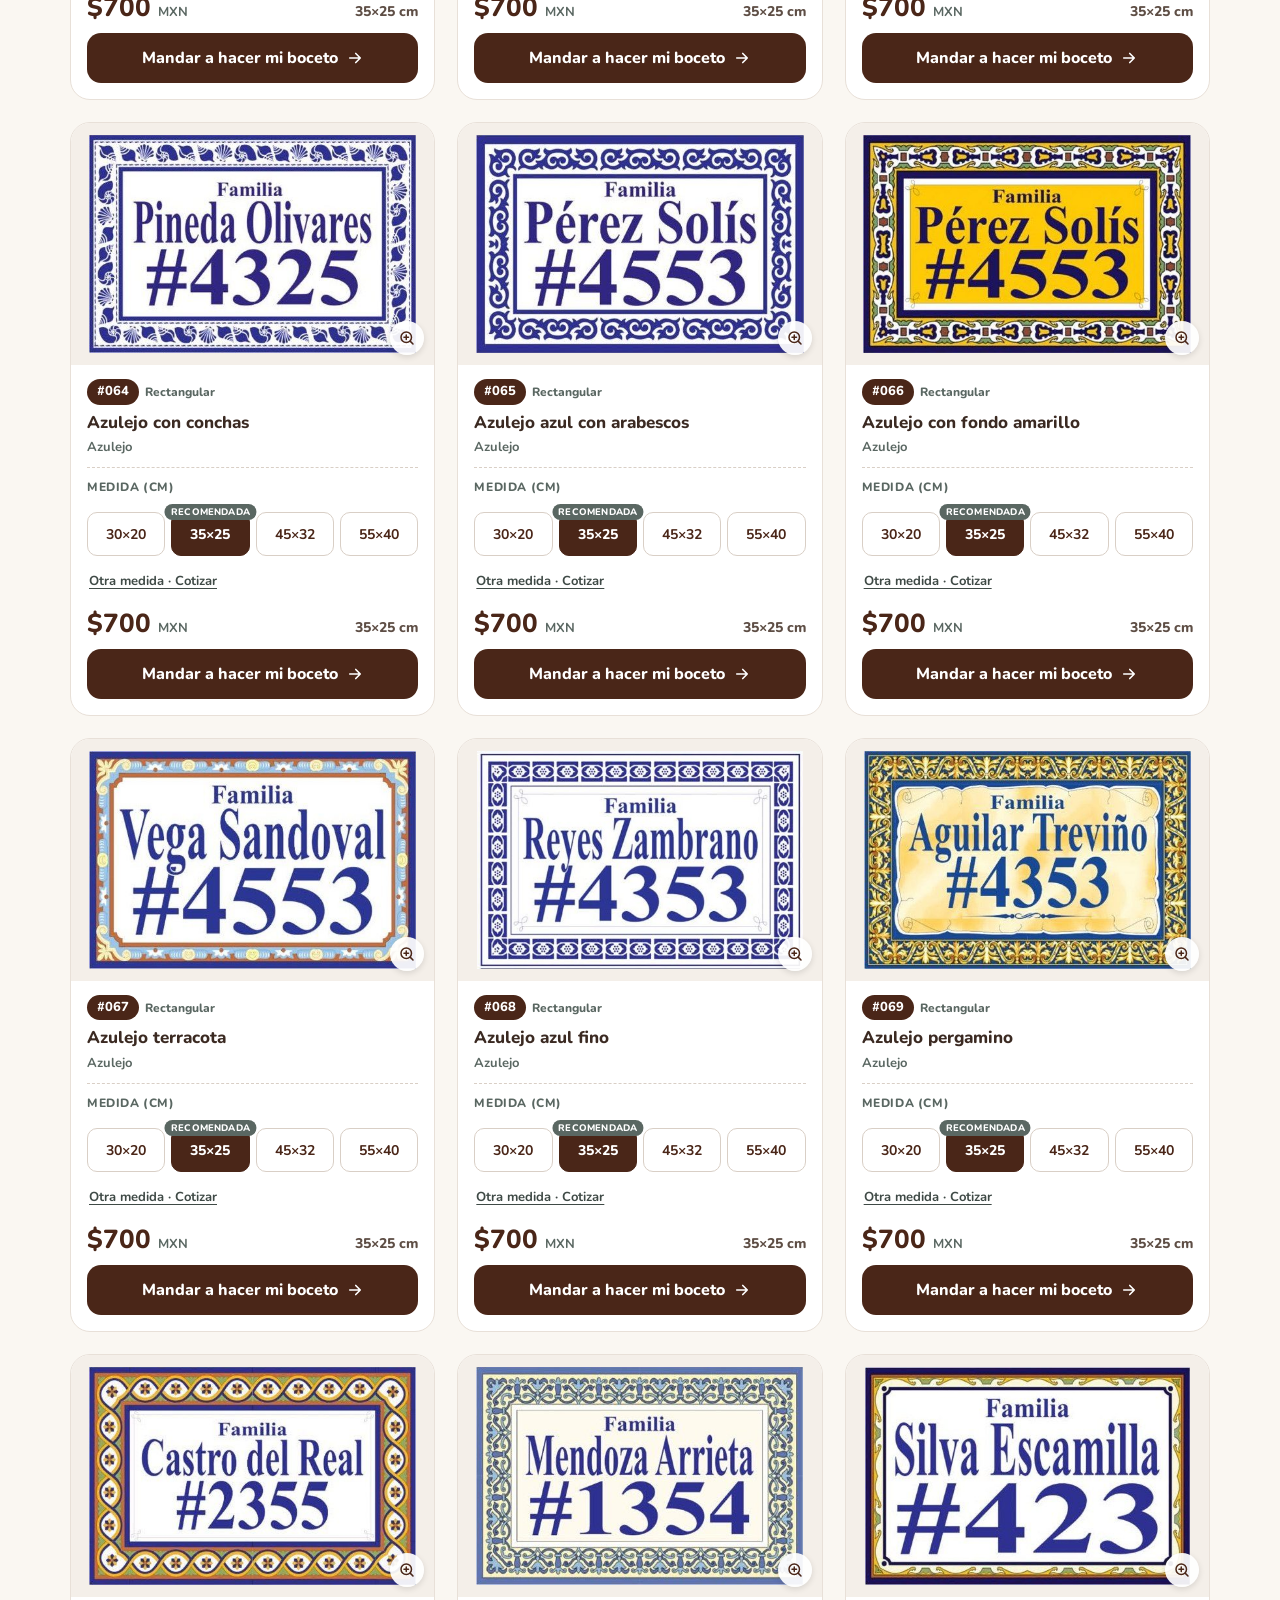
==== commit a08ab3ca: "Lápidas: usar la frase y dedicatoria del modelo o escribir otra Co-Authored-By: Claude Opus 5.5 <nor" ====
--- a/index.html
+++ b/index.html
@@ -18,7 +18,7 @@
 <link rel="preconnect" href="https://fonts.googleapis.com">
 <link rel="preconnect" href="https://fonts.gstatic.com" crossorigin>
 <link rel="stylesheet" href="https://fonts.googleapis.com/css2?family=Comfortaa:wght@600;700&family=Nunito:wght@400;600;700;800&display=swap">
-<link rel="stylesheet" href="estilos.css?v=202611141110">
+<link rel="stylesheet" href="estilos.css?v=202611141130">
 </head>
 <body>
 
@@ -381,7 +381,7 @@
     <button type="button" class="bv-todo" id="bv-todo">Solo quiero ver todo</button>
   </div>
 </div>
-<script src="datos.js?v=202611141105"></script>
-<script src="app.js?v=202611141112"></script>
+<script src="datos.js?v=202611141130"></script>
+<script src="app.js?v=202611141130"></script>
 </body>
 </html>
--- a/estilos.css
+++ b/estilos.css
@@ -648,3 +648,10 @@
   .burbuja-txt b { font-size: 14.5px; }
   .burbuja-wa { display: none; }
 }
+
+/* Frase / dedicatoria: "Usar la del modelo" o "Escribir otra" */
+.dm-fila { display: grid; grid-template-columns: 1fr 1fr; gap: 8px; }
+.dm-fila .opcion + .opcion { margin-top: 0; }
+.dm-fila .opcion { align-items: center; font-weight: 700; }
+.dm-nota { margin: 8px 0 0; font-size: 14px; color: var(--salvia-oscuro); }
+.campo-dm textarea { margin-top: 8px; }
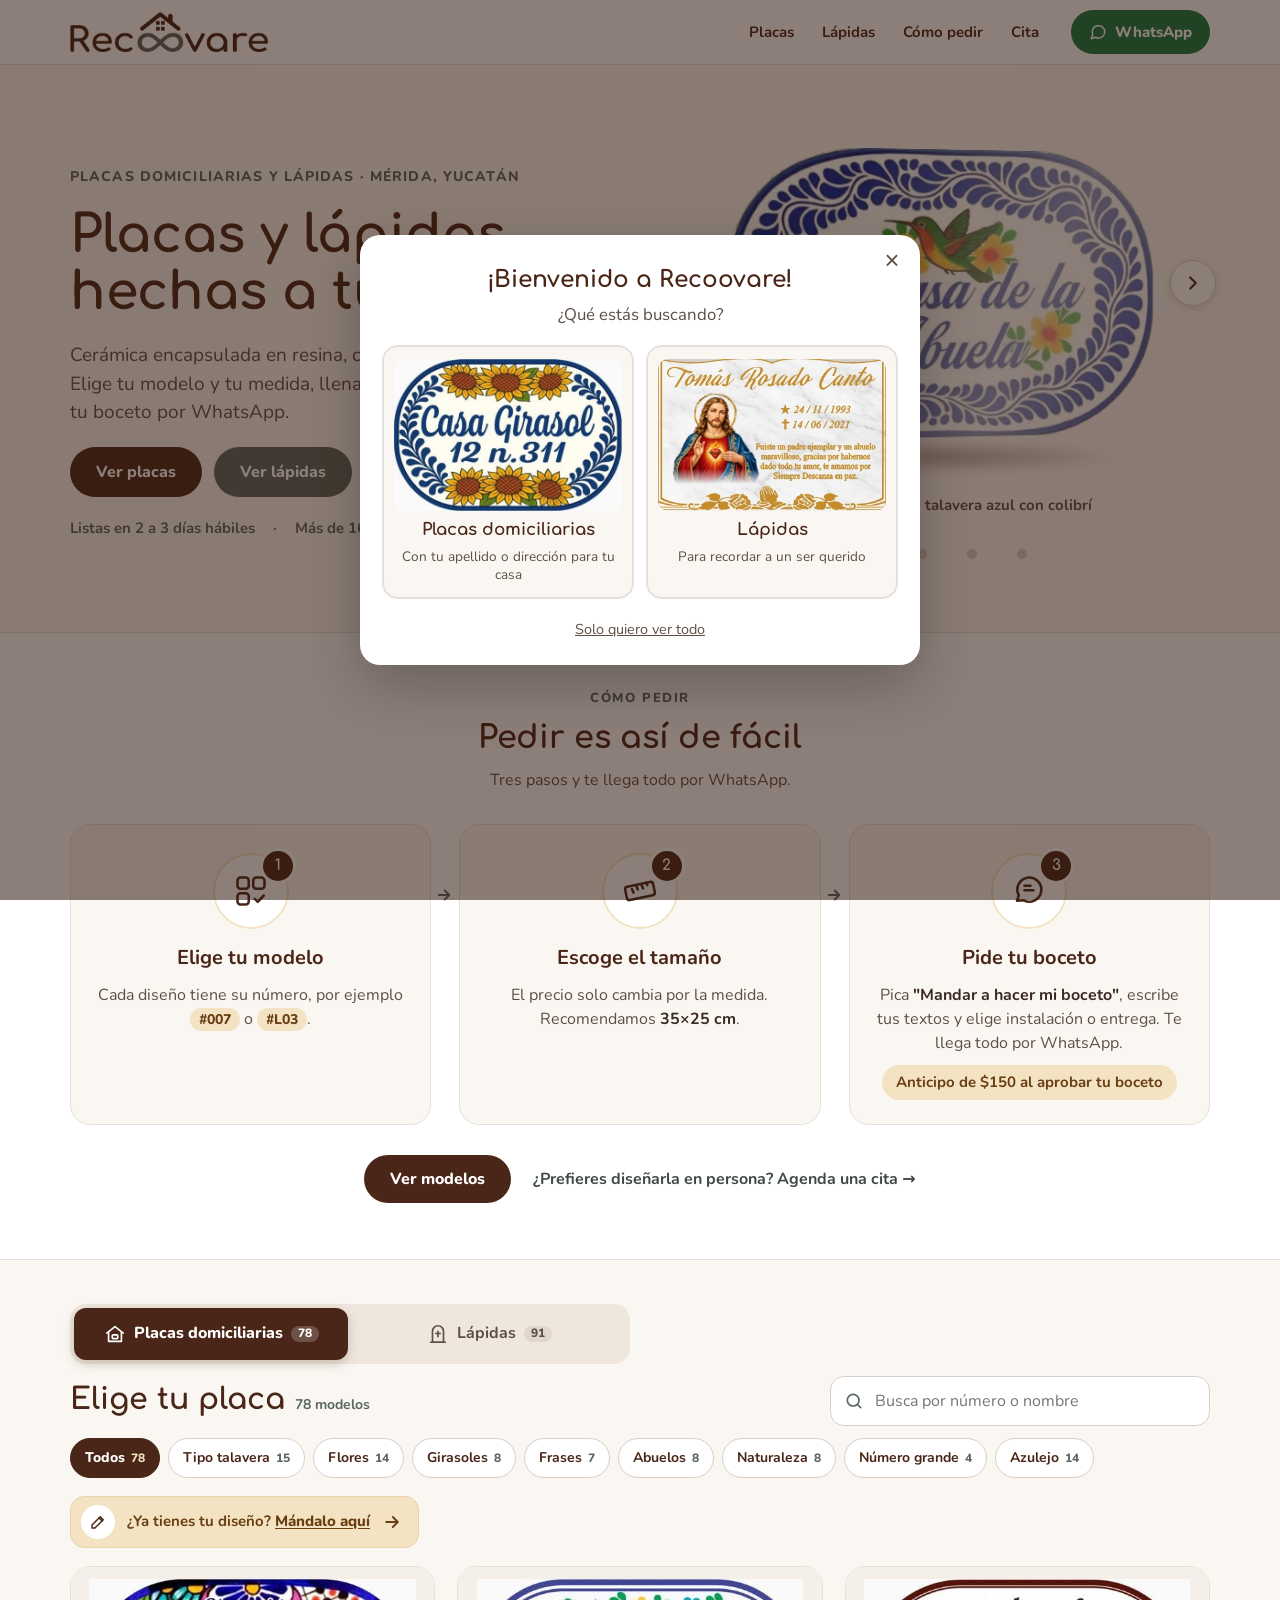
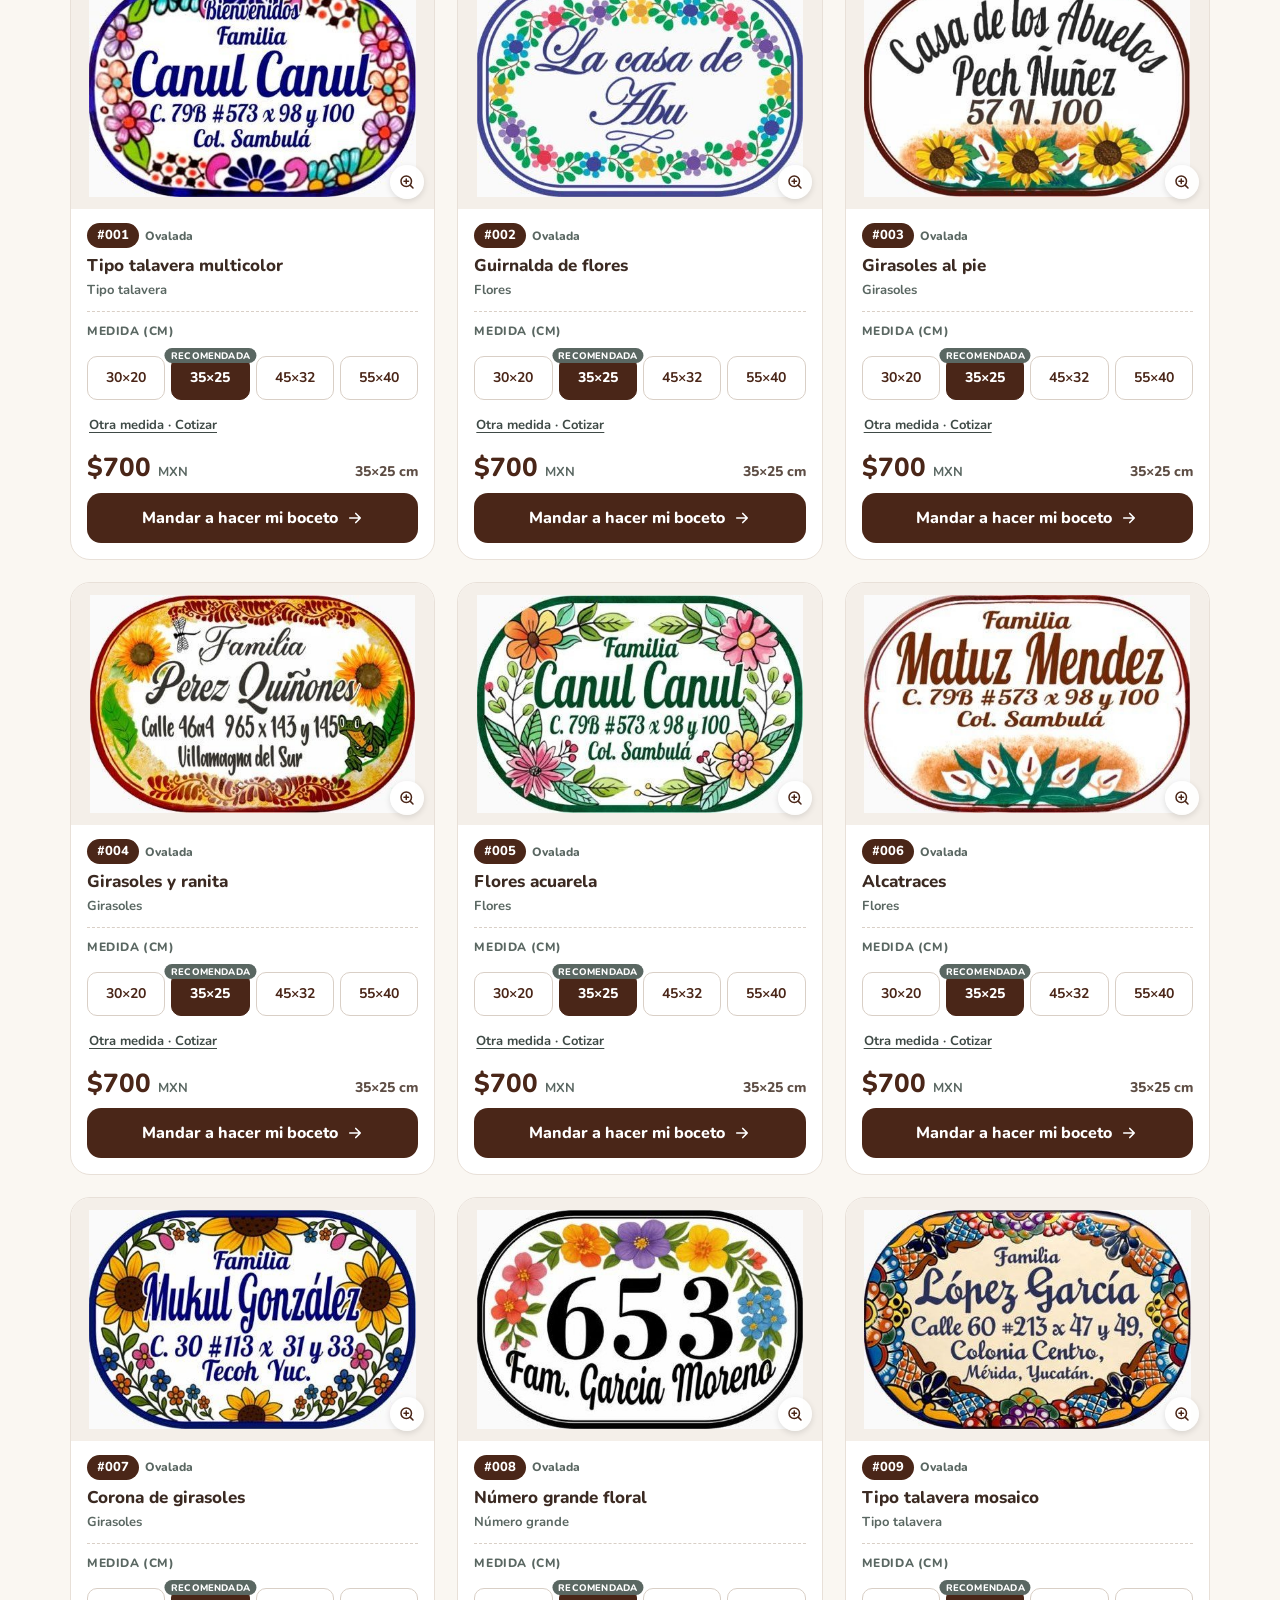
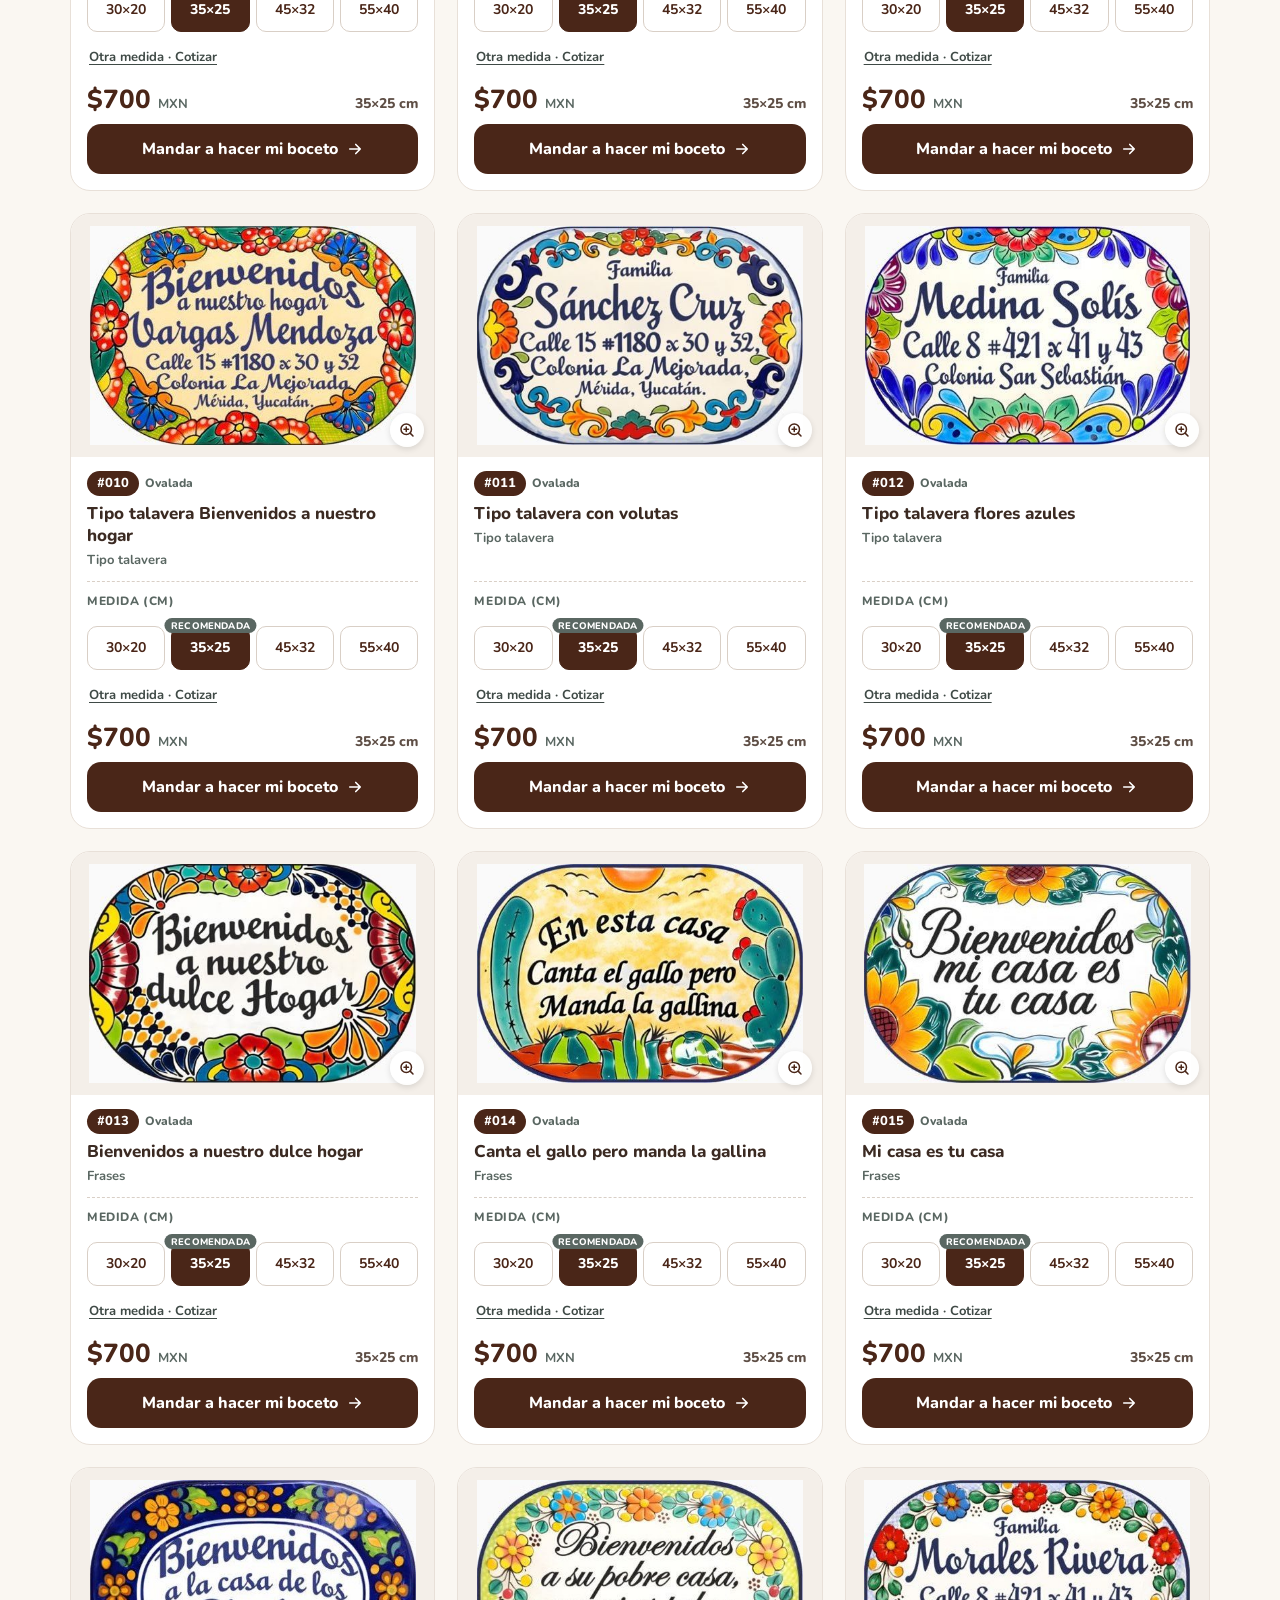
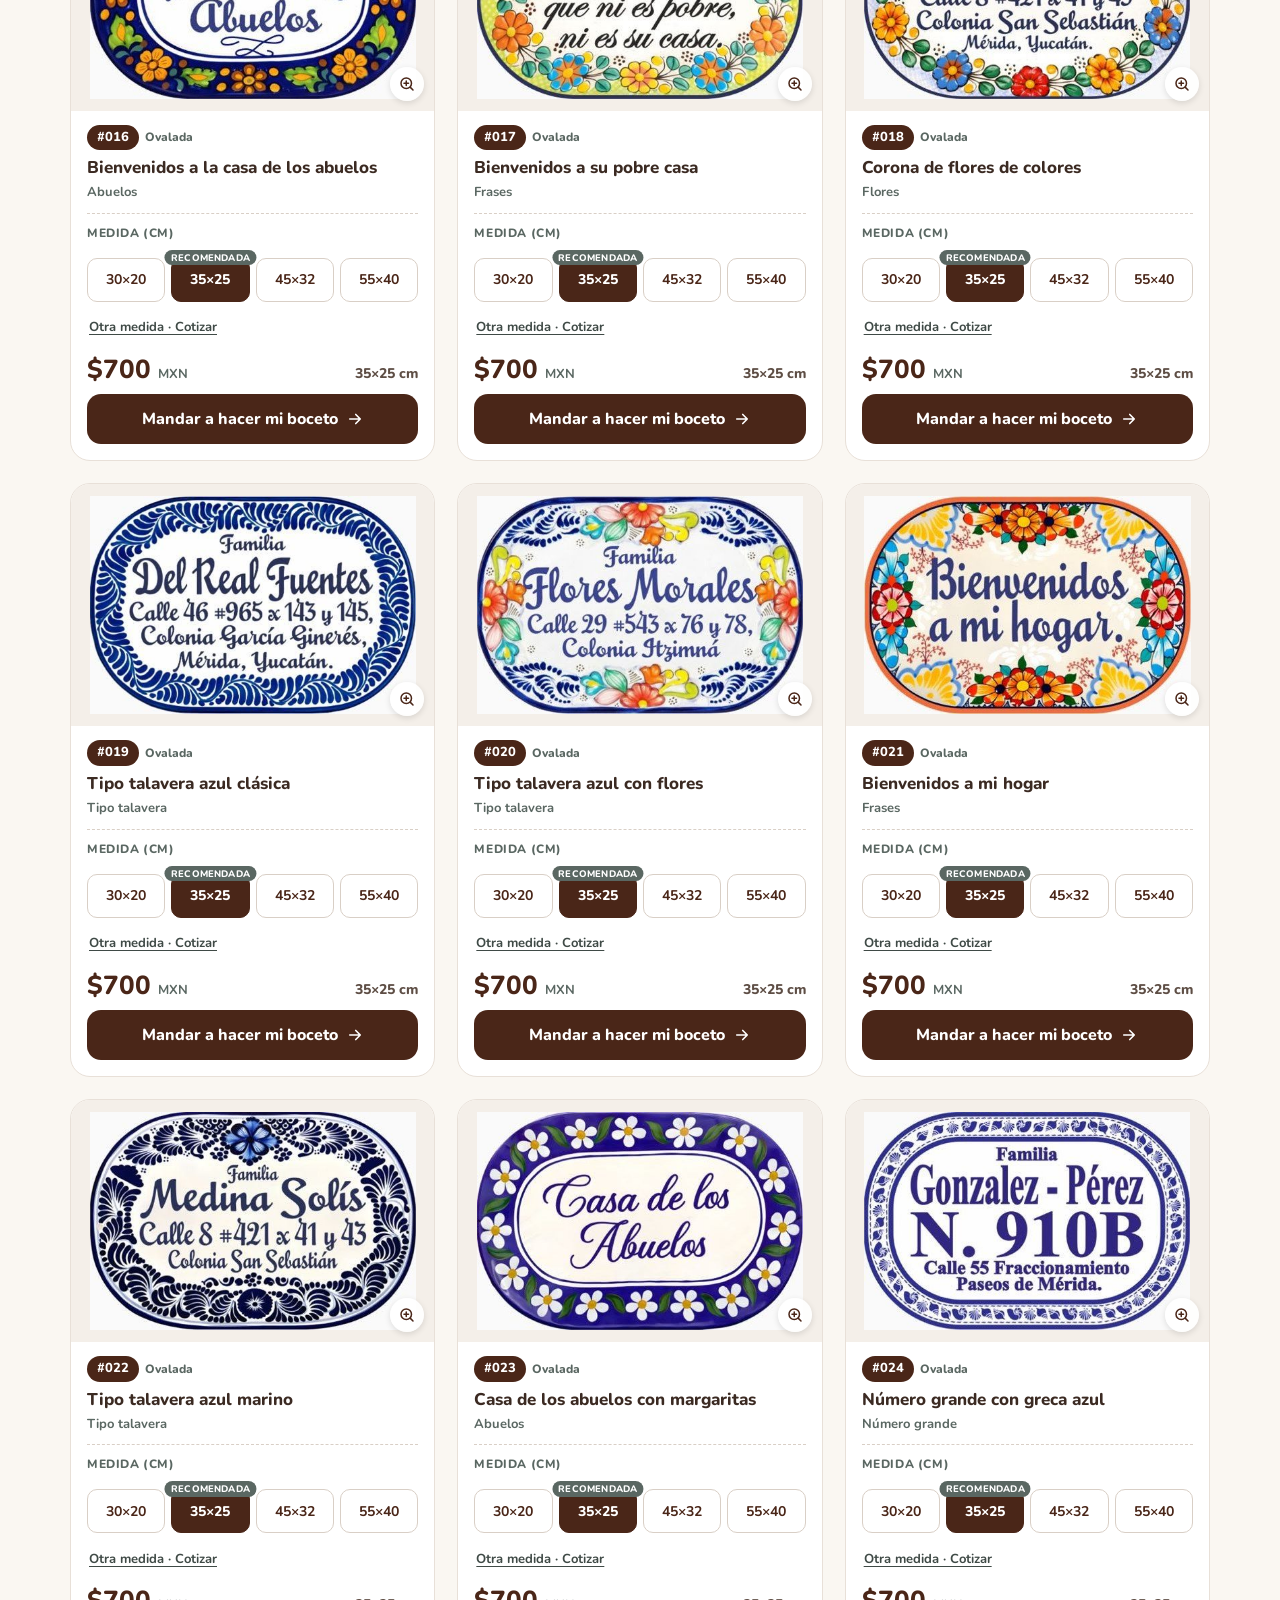
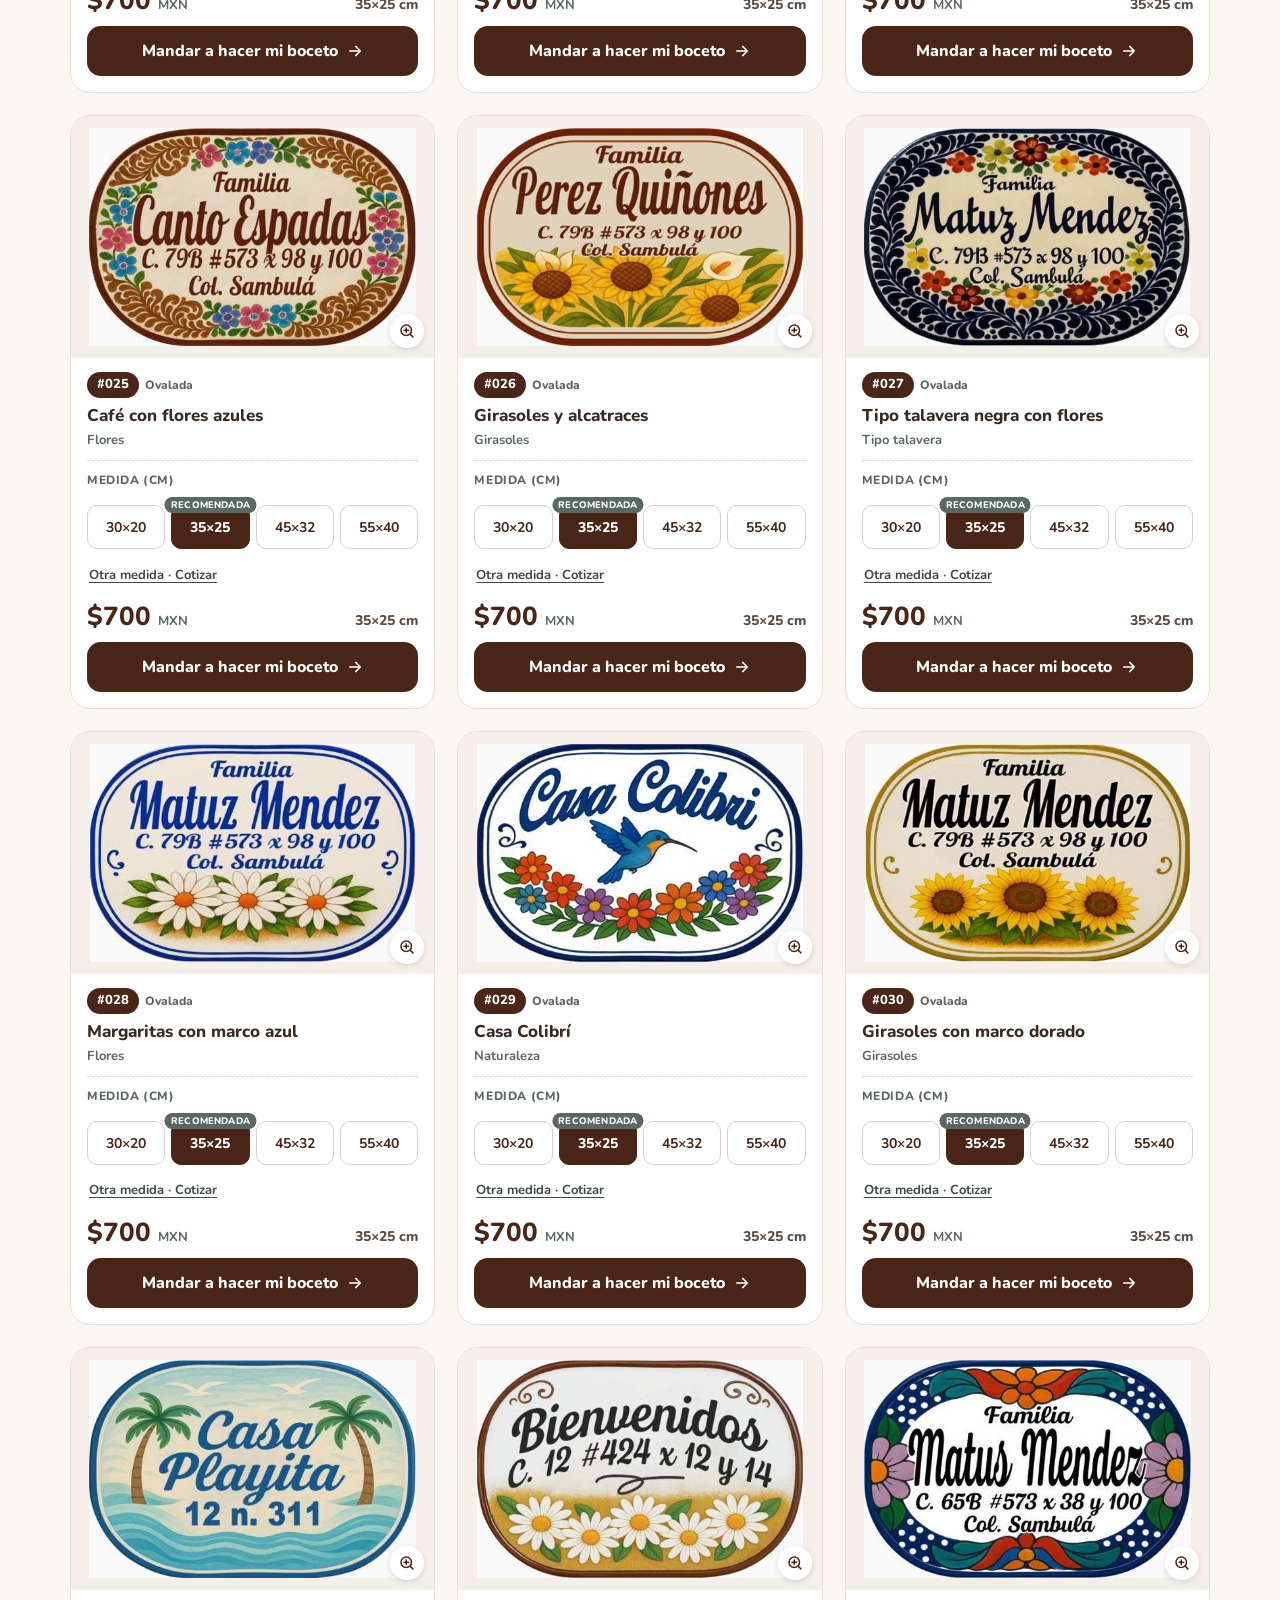
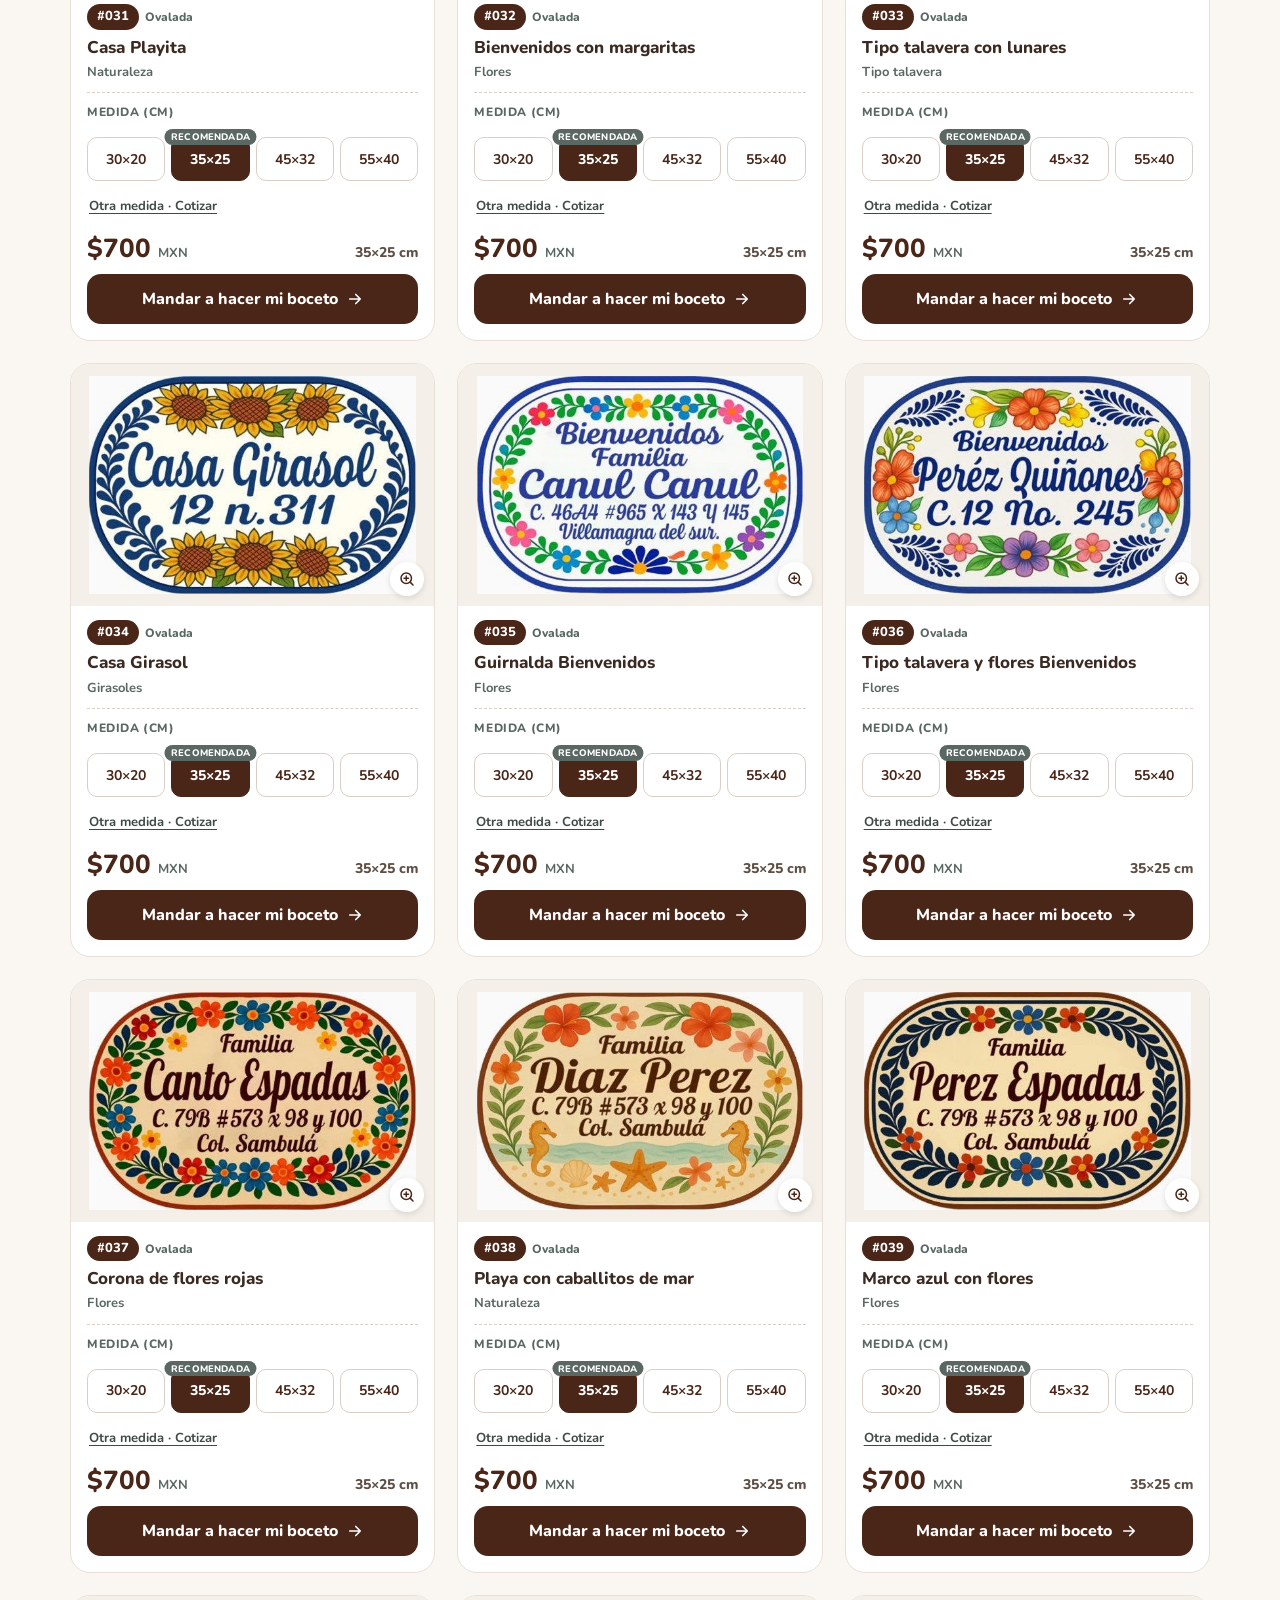
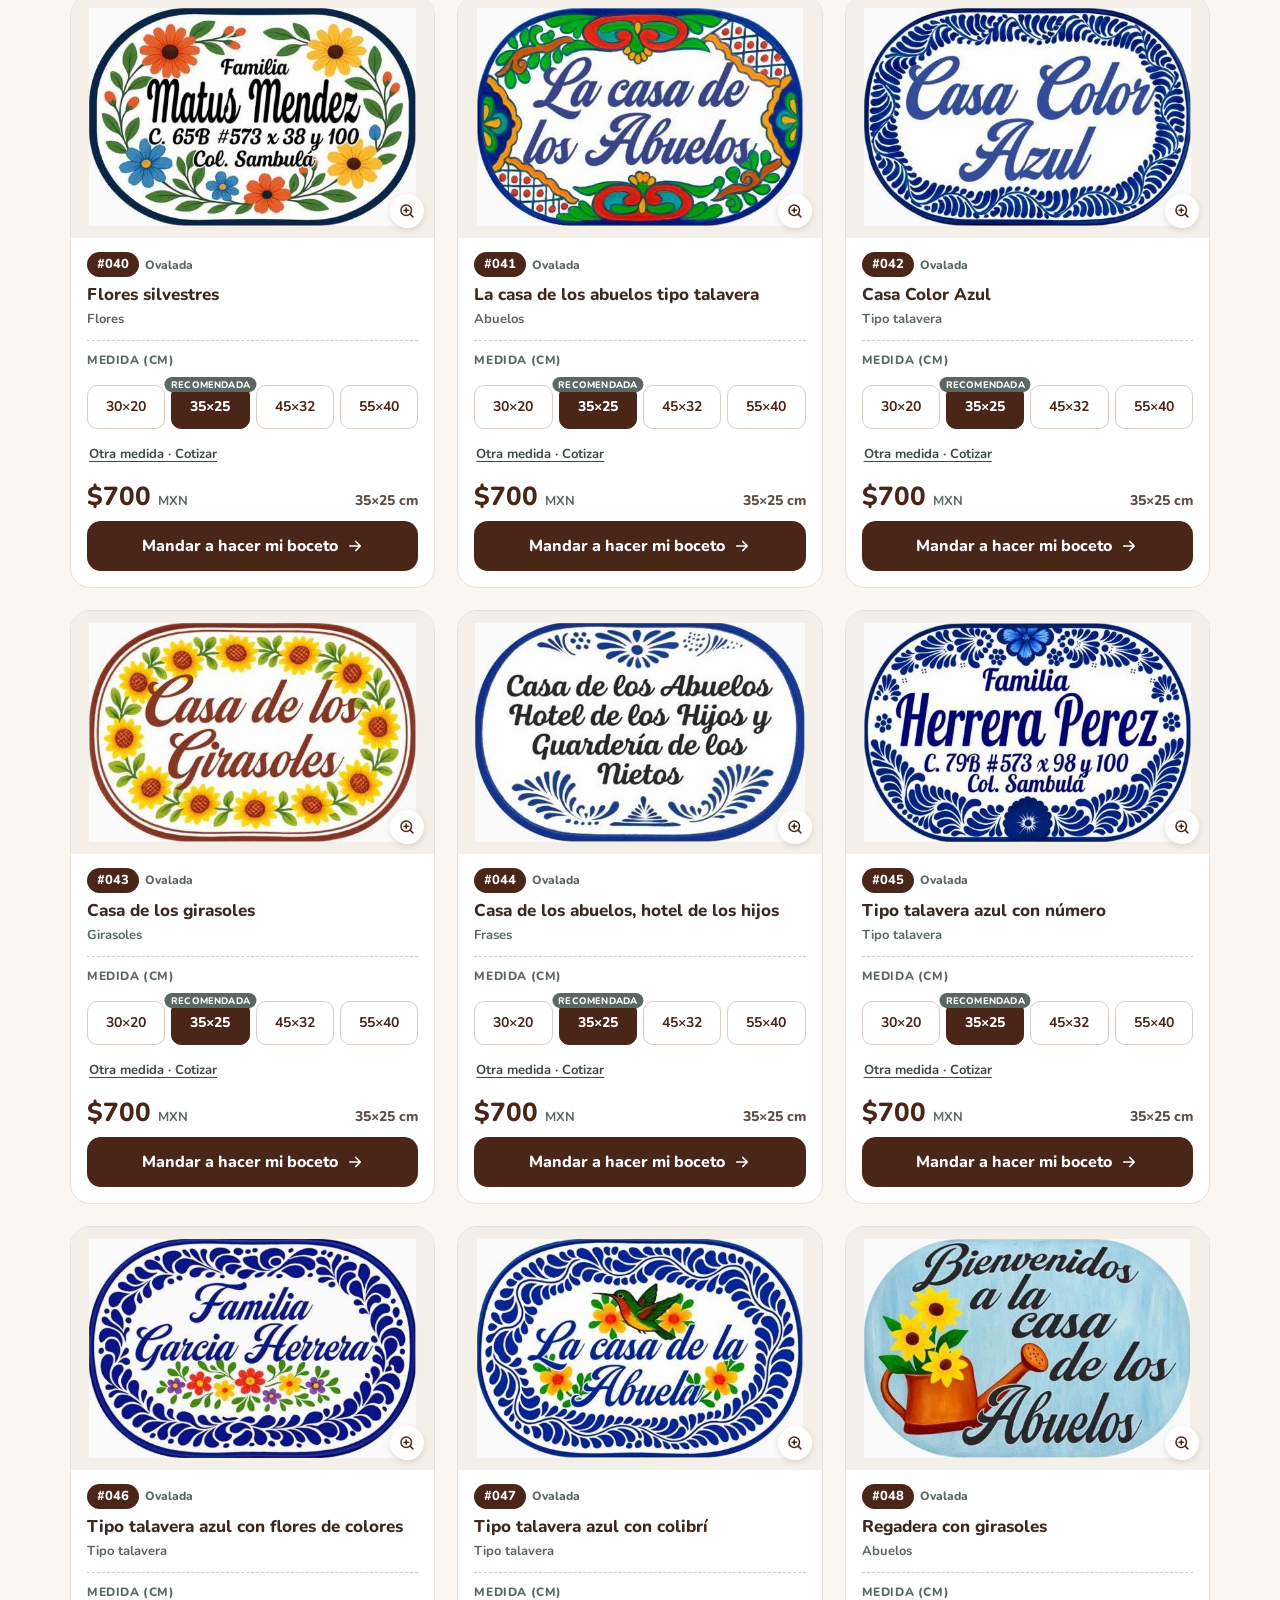
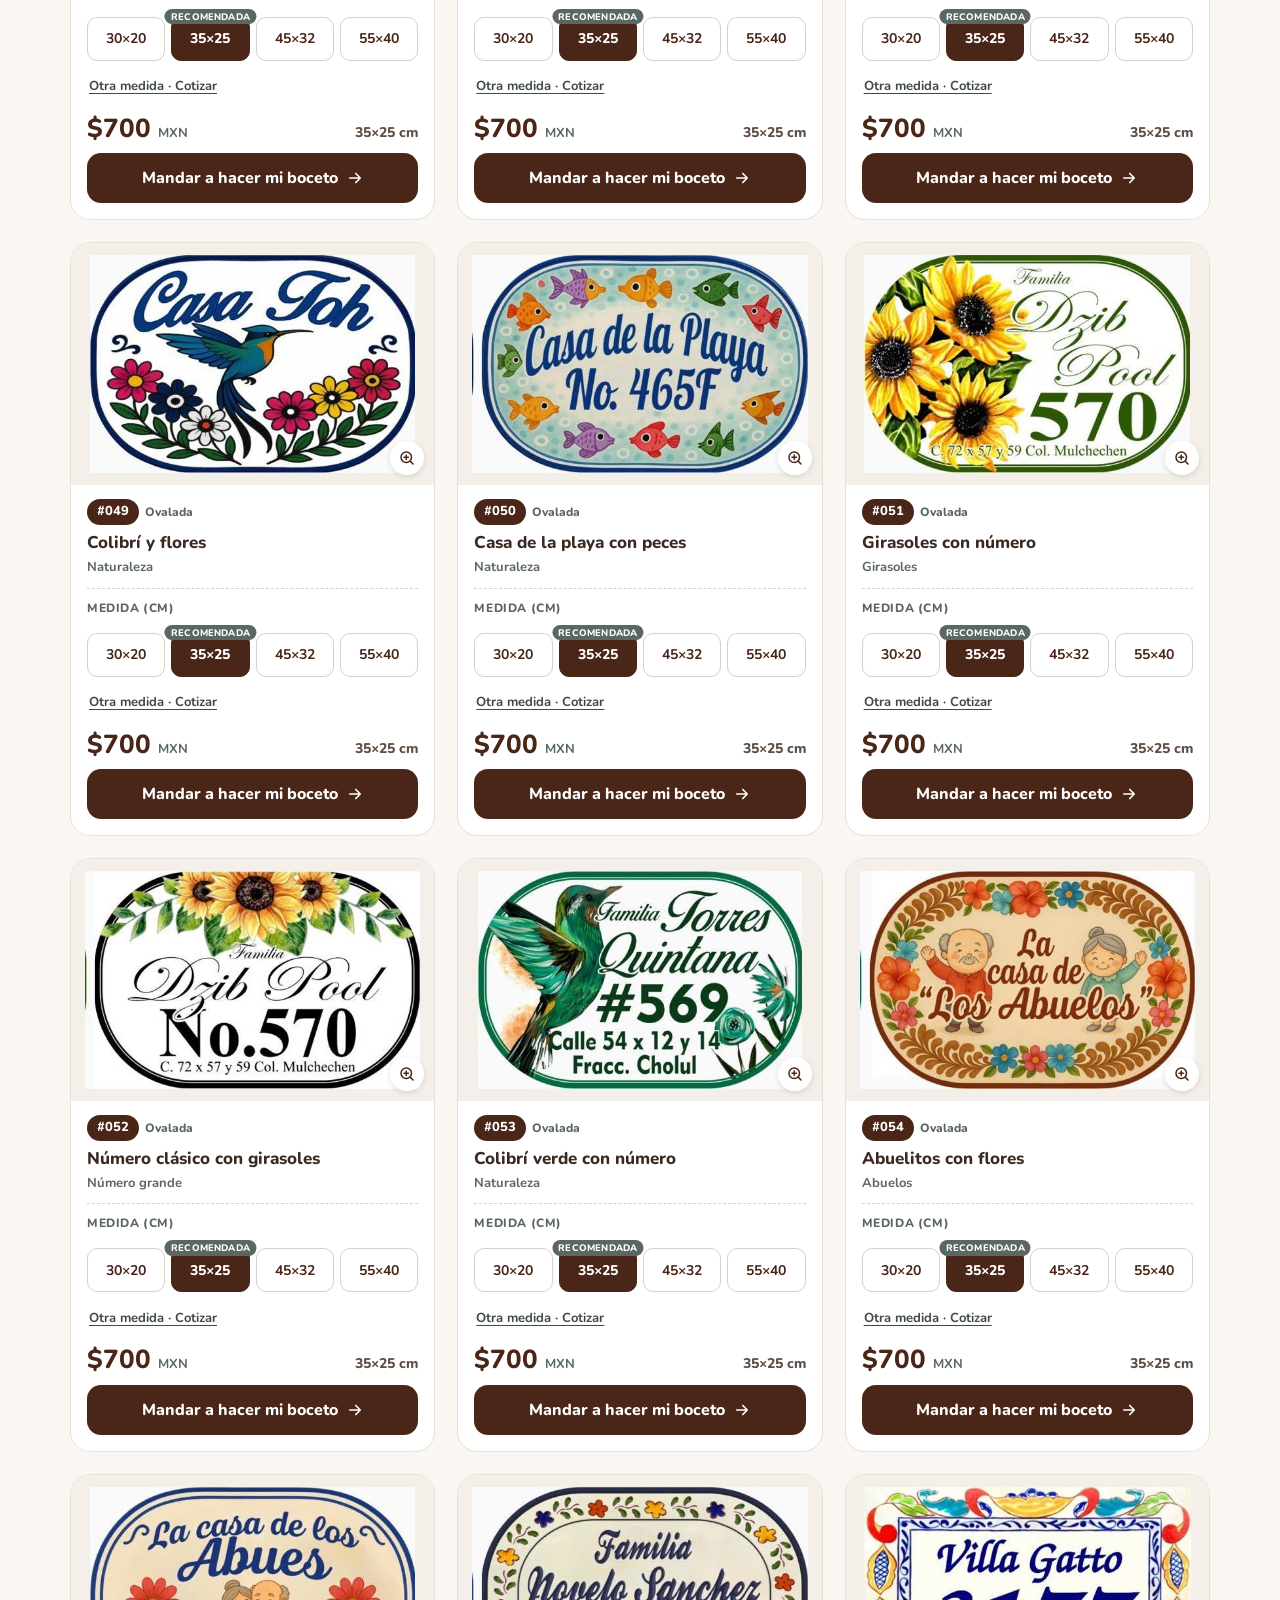
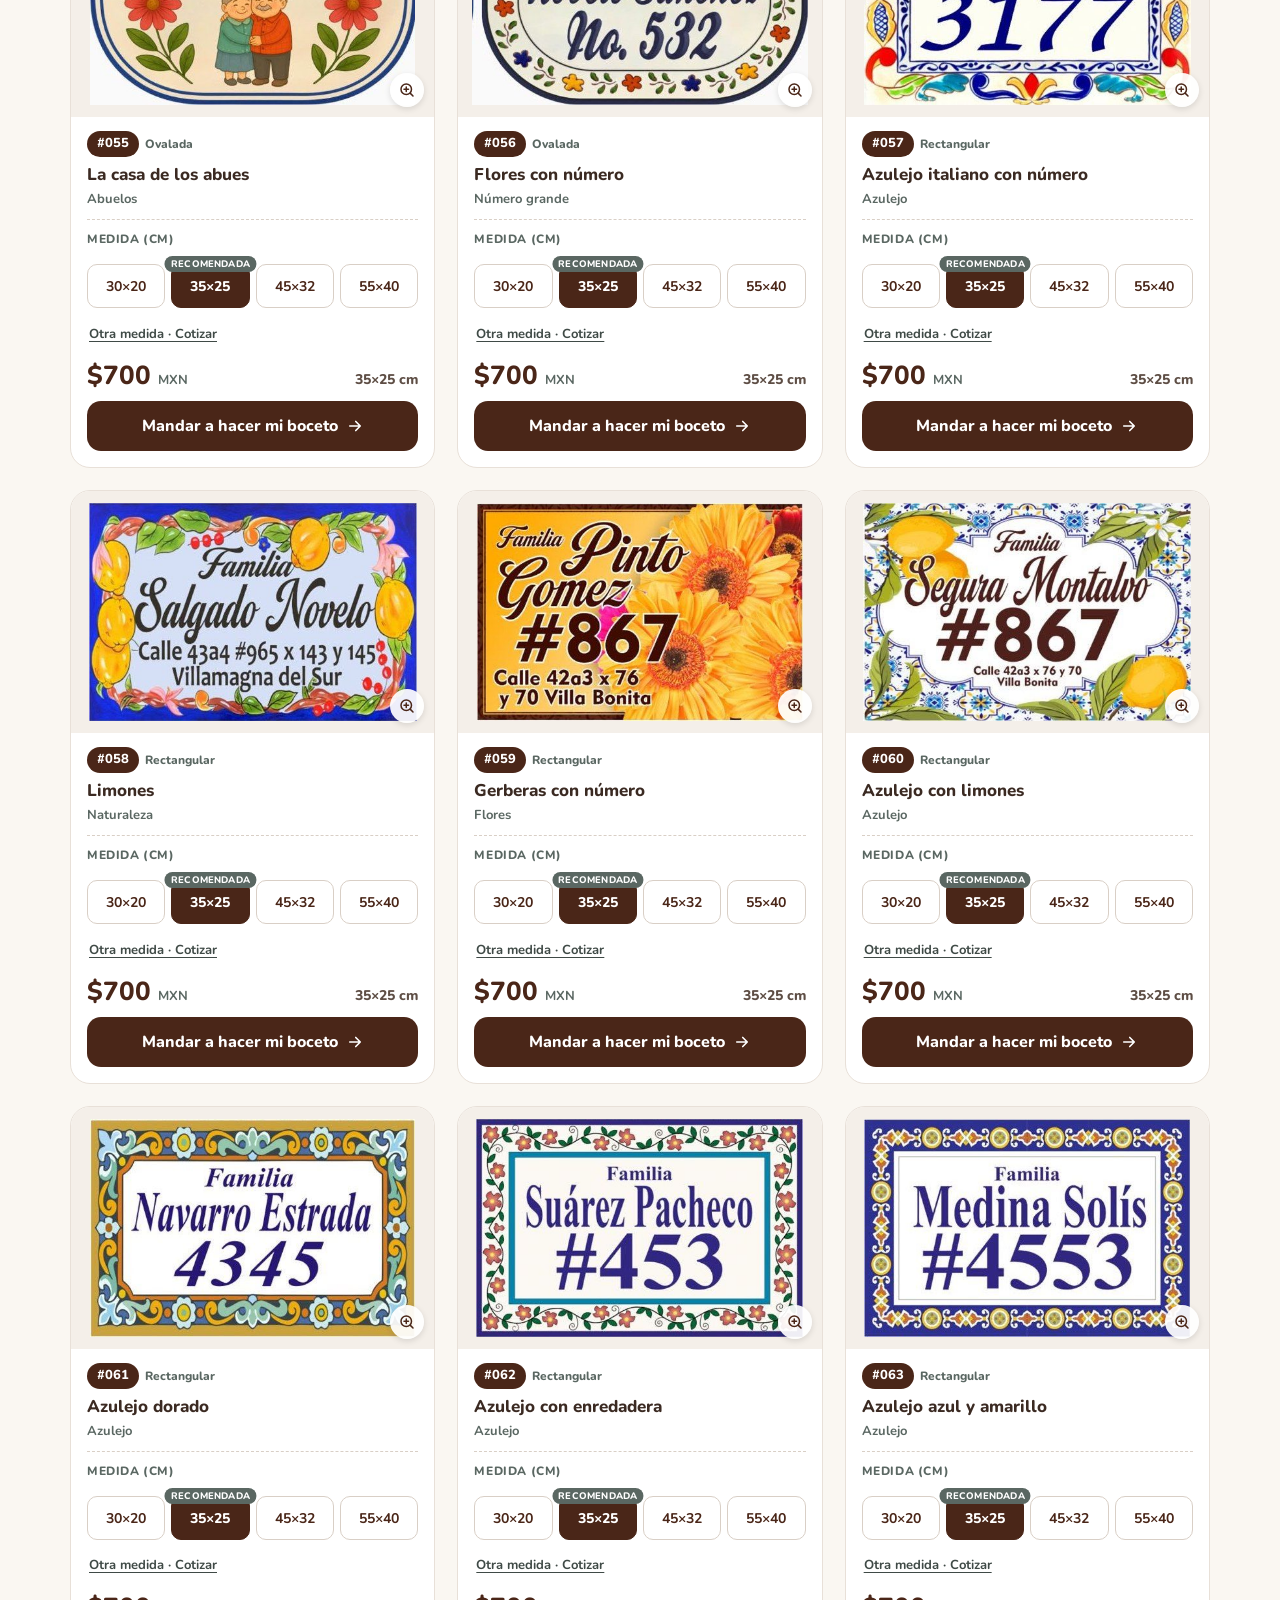
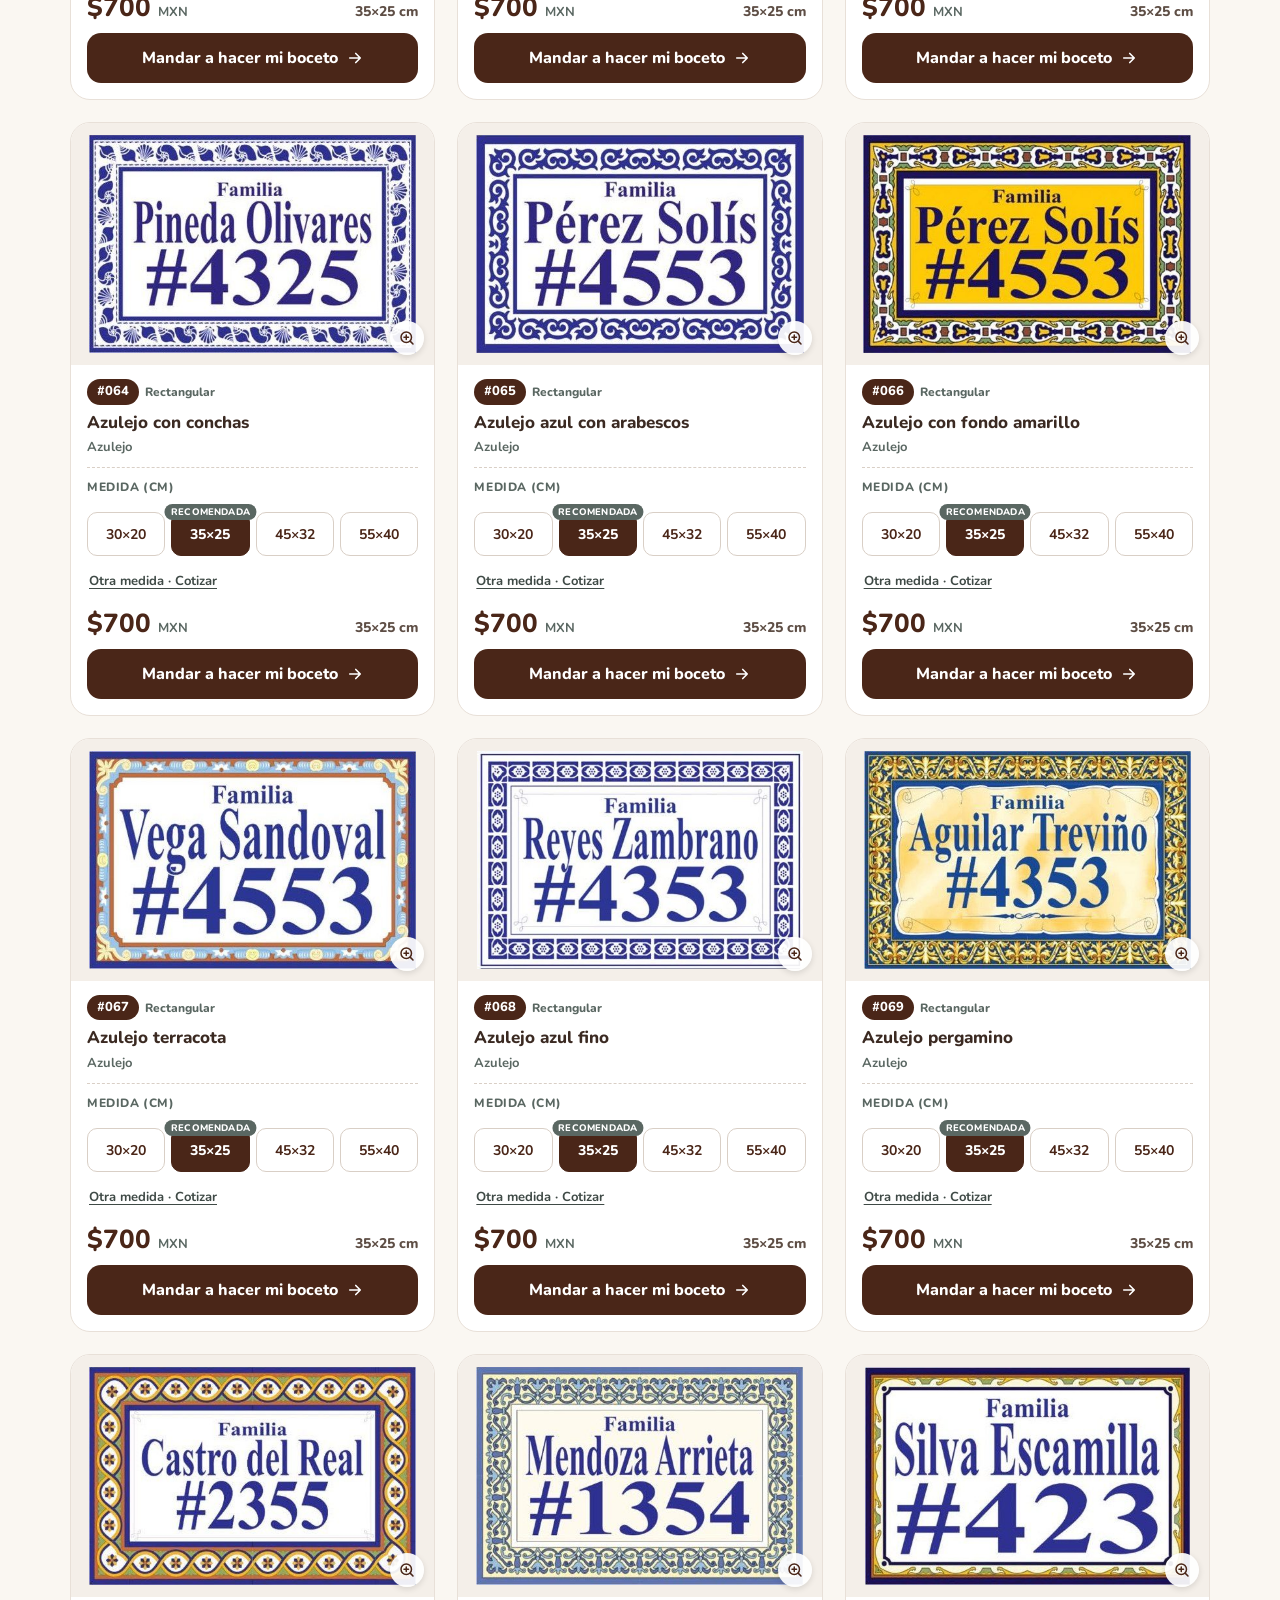
==== commit 14a24807: "Pie de página: formas de pago aceptadas Co-Authored-By: Claude Opus 5.5 <noreply@anthropic.com> Clau" ====
--- a/index.html
+++ b/index.html
@@ -18,7 +18,7 @@
 <link rel="preconnect" href="https://fonts.googleapis.com">
 <link rel="preconnect" href="https://fonts.gstatic.com" crossorigin>
 <link rel="stylesheet" href="https://fonts.googleapis.com/css2?family=Comfortaa:wght@600;700&family=Nunito:wght@400;600;700;800&display=swap">
-<link rel="stylesheet" href="estilos.css?v=202611141130">
+<link rel="stylesheet" href="estilos.css?v=202611151315">
 </head>
 <body>
 
@@ -357,6 +357,20 @@
     </div>
     <div class="footer-links" id="footer-links"></div>
   </div>
+  <div class="wrap footer-pie">
+    <p class="footer-copy">© <span class="js-anio">2026</span> Recoovare. Todos los derechos reservados.</p>
+    <div class="pagos" aria-label="Formas de pago">
+      <span class="pagos-tit">Aceptamos</span>
+      <ul class="pagos-lista">
+        <li class="pago" title="Visa"><span class="pago-visa">VISA</span></li>
+        <li class="pago" title="Mastercard"><svg viewBox="0 0 38 24" aria-label="Mastercard" role="img"><circle cx="15" cy="12" r="7.5" fill="#EB001B"/><circle cx="23" cy="12" r="7.5" fill="#F79E1B"/><path d="M19 5.6a7.5 7.5 0 0 1 0 12.8 7.5 7.5 0 0 1 0-12.8z" fill="#FF5F00"/></svg></li>
+        <li class="pago pago-txt" title="Tarjeta de débito y crédito"><svg viewBox="0 0 24 24" aria-hidden="true"><rect x="2.5" y="5.5" width="19" height="13" rx="2"/><path d="M2.5 9.5h19M6 15h4"/></svg>Tarjeta</li>
+        <li class="pago pago-txt" title="Vales"><svg viewBox="0 0 24 24" aria-hidden="true"><path d="M3 8a2 2 0 0 0 2-2h14a2 2 0 0 0 2 2v8a2 2 0 0 0-2 2H5a2 2 0 0 0-2-2z"/><path d="M9 6v12" stroke-dasharray="2 2"/></svg>Vales</li>
+        <li class="pago pago-txt" title="Transferencia"><svg viewBox="0 0 24 24" aria-hidden="true"><path d="M3 10l9-5 9 5M5 10v7M9.5 10v7M14.5 10v7M19 10v7M3 19.5h18"/></svg>Transferencia</li>
+        <li class="pago pago-txt" title="Efectivo"><svg viewBox="0 0 24 24" aria-hidden="true"><rect x="2.5" y="6.5" width="19" height="11" rx="1.5"/><circle cx="12" cy="12" r="2.5"/><path d="M6 12h.01M18 12h.01"/></svg>Efectivo</li>
+      </ul>
+    </div>
+  </div>
 </footer>
 
 <a class="burbuja" id="burbuja-asesor" target="_blank" rel="noopener" hidden></a>
@@ -382,6 +396,6 @@
   </div>
 </div>
 <script src="datos.js?v=202611141130"></script>
-<script src="app.js?v=202611141130"></script>
+<script src="app.js?v=202611151315"></script>
 </body>
 </html>
--- a/estilos.css
+++ b/estilos.css
@@ -655,3 +655,17 @@
 .dm-fila .opcion { align-items: center; font-weight: 700; }
 .dm-nota { margin: 8px 0 0; font-size: 14px; color: var(--salvia-oscuro); }
 .campo-dm textarea { margin-top: 8px; }
+
+/* ============ Pie: formas de pago ============ */
+.footer-pie { border-top: 1px solid rgba(255,255,255,.14); padding-top: 18px; padding-bottom: 22px; display: flex; flex-wrap: wrap; align-items: center; justify-content: space-between; gap: 14px; }
+.footer-copy { margin: 0; font-size: 13.5px; opacity: .85; }
+.pagos { display: flex; align-items: center; gap: 10px; flex-wrap: wrap; }
+.pagos-tit { font-size: 13px; font-weight: 800; letter-spacing: .08em; text-transform: uppercase; opacity: .85; }
+.pagos-lista { list-style: none; margin: 0; padding: 0; display: flex; flex-wrap: wrap; gap: 6px; }
+.pago { height: 30px; min-width: 46px; padding: 0 8px; background: #fff; border-radius: 6px; display: flex; align-items: center; justify-content: center; gap: 5px; color: var(--cafe); font-size: 12.5px; font-weight: 800; }
+.pago > svg { width: 34px; height: 22px; }
+.pago-txt svg { width: 17px; height: 17px; fill: none; stroke: var(--cafe); stroke-width: 1.8; stroke-linecap: round; stroke-linejoin: round; }
+.pago-visa { font-family: Arial, Helvetica, sans-serif; font-style: italic; font-weight: 900; font-size: 15px; letter-spacing: .02em; color: #1A1F71; }
+@media (max-width: 760px) {
+  .footer-pie { flex-direction: column-reverse; align-items: flex-start; }
+}
